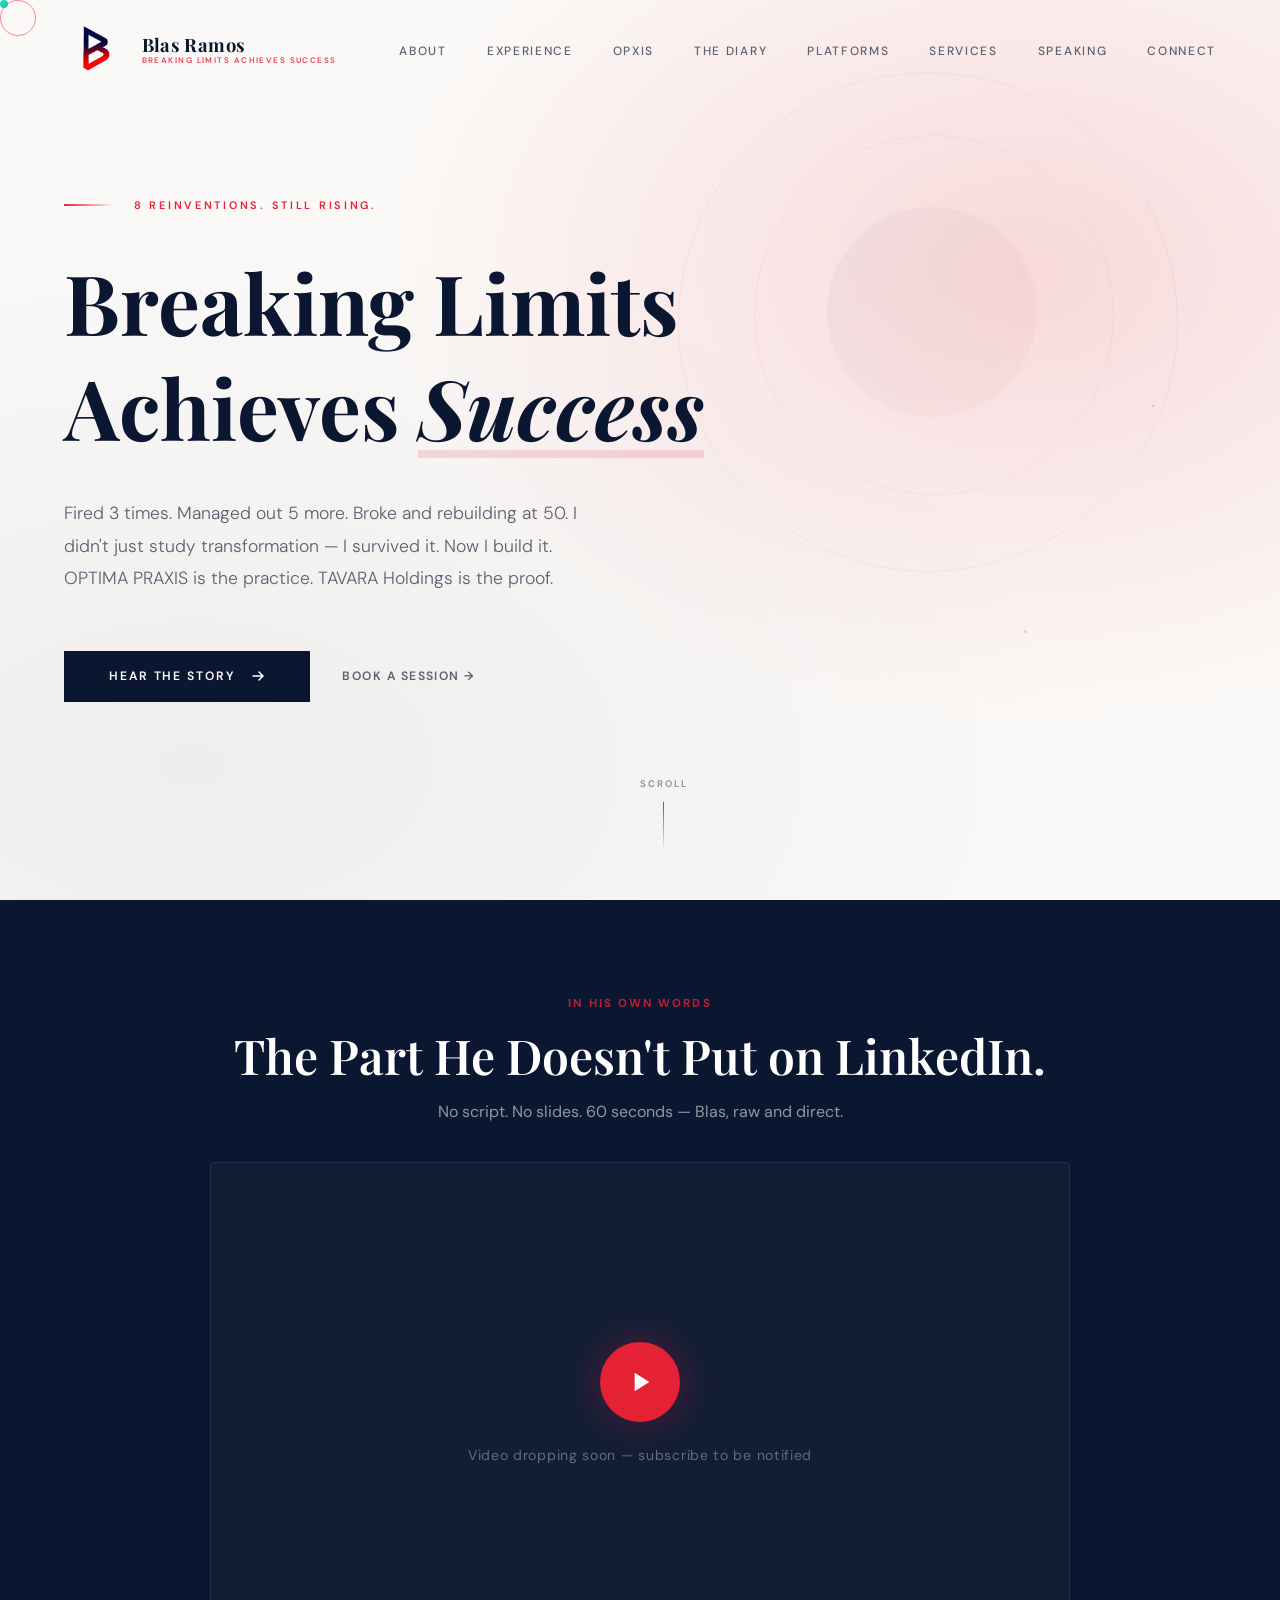
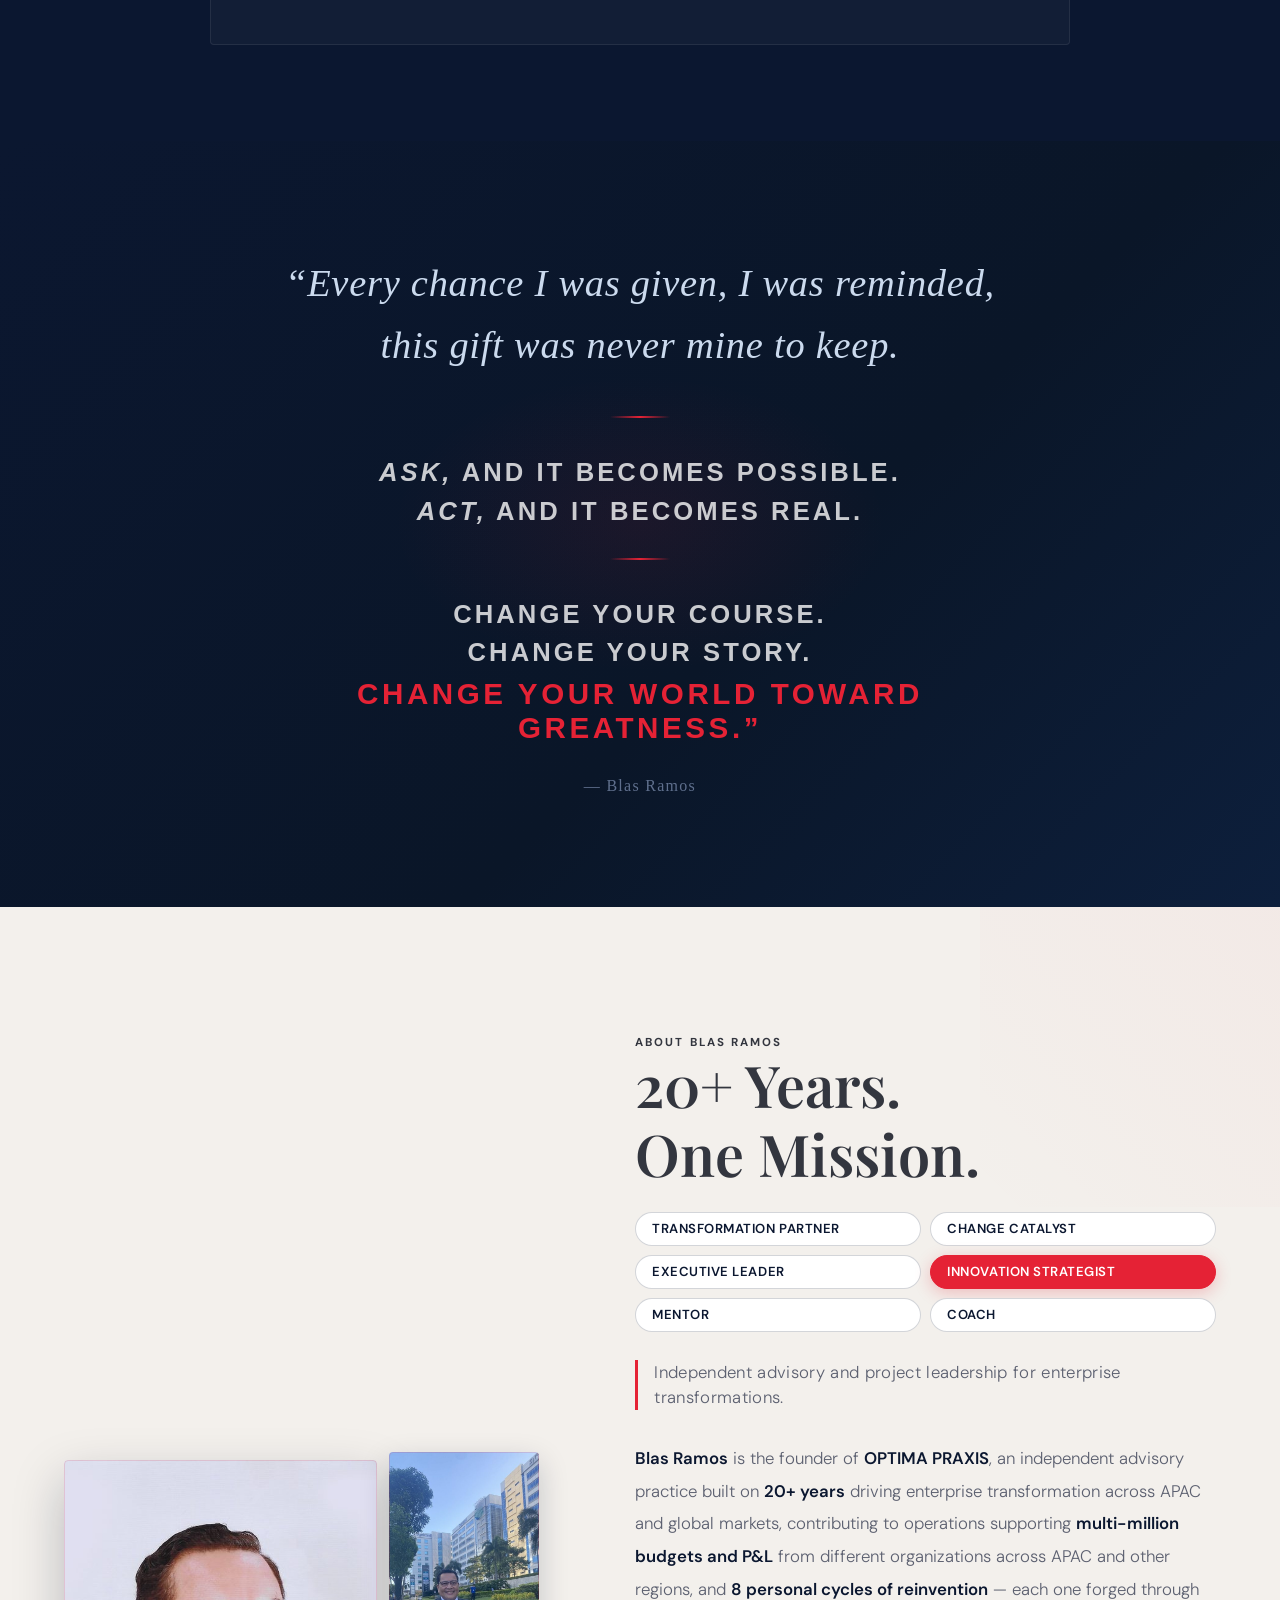
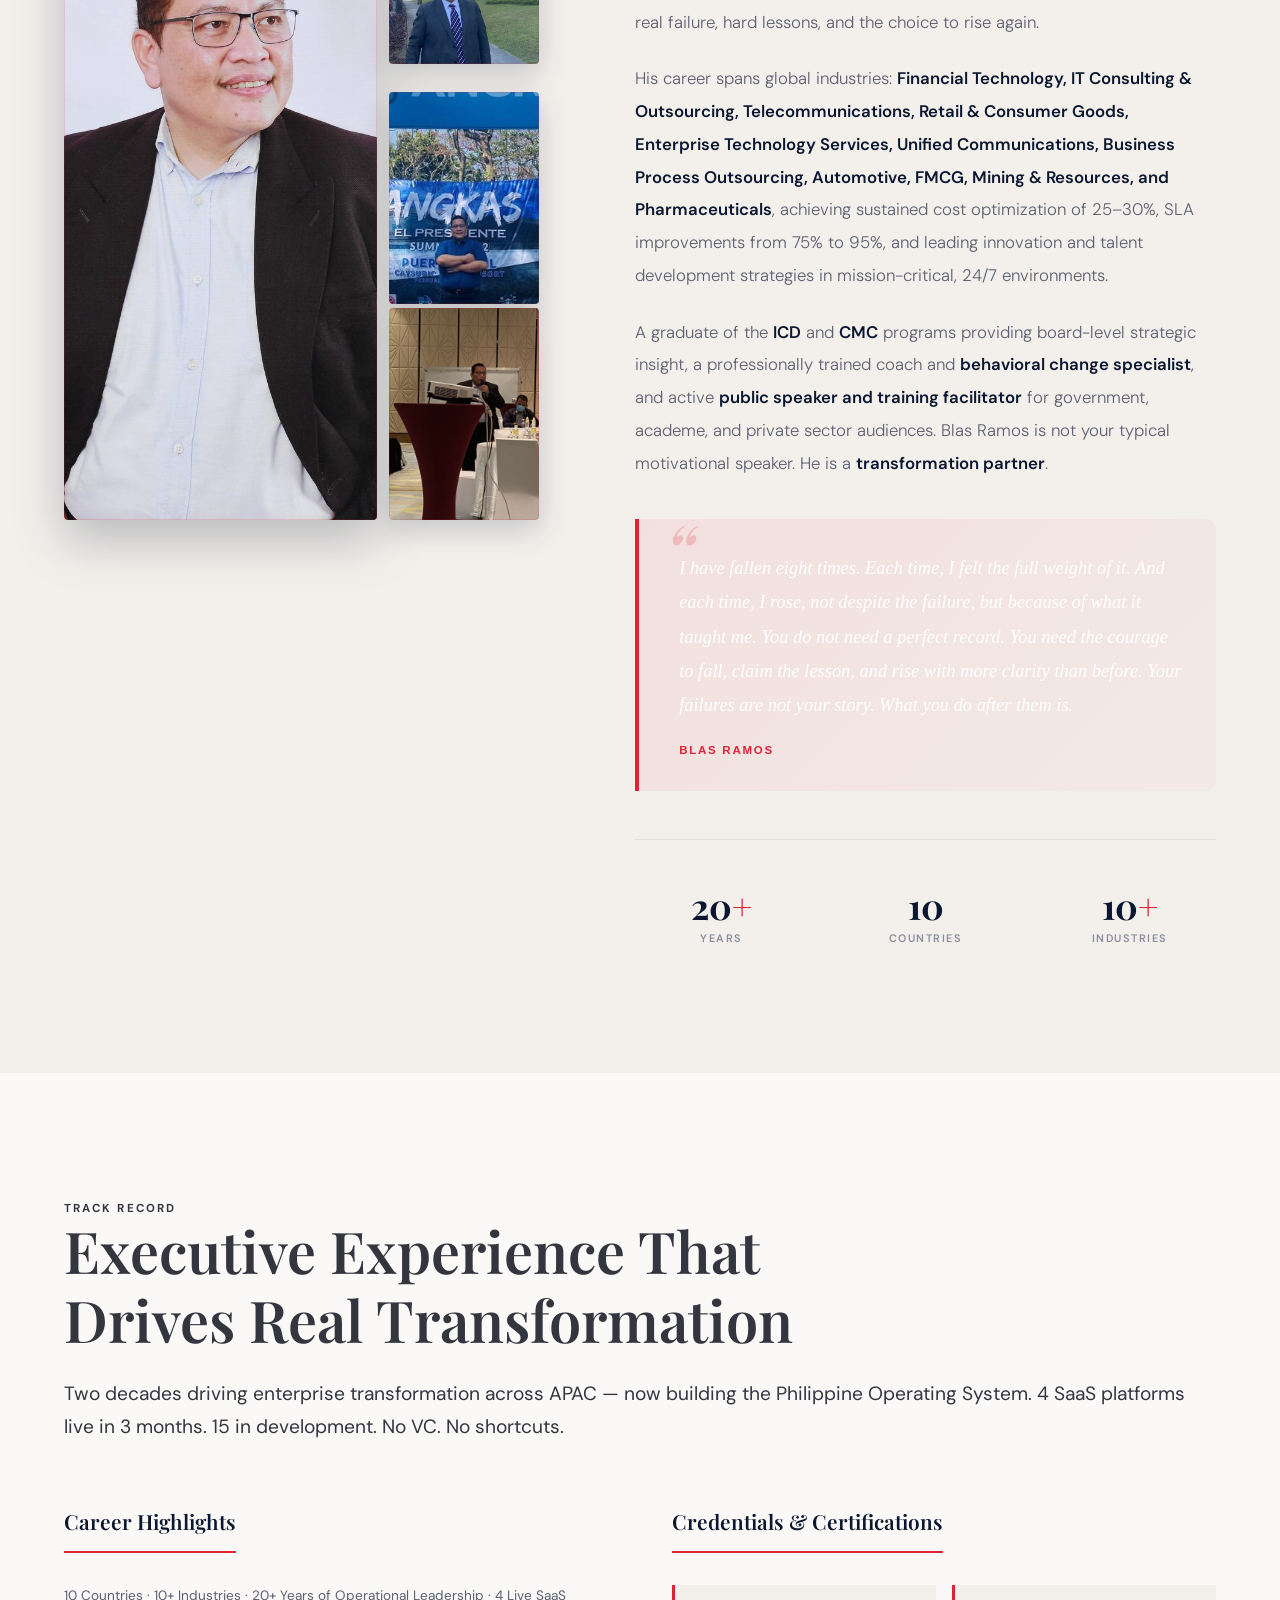
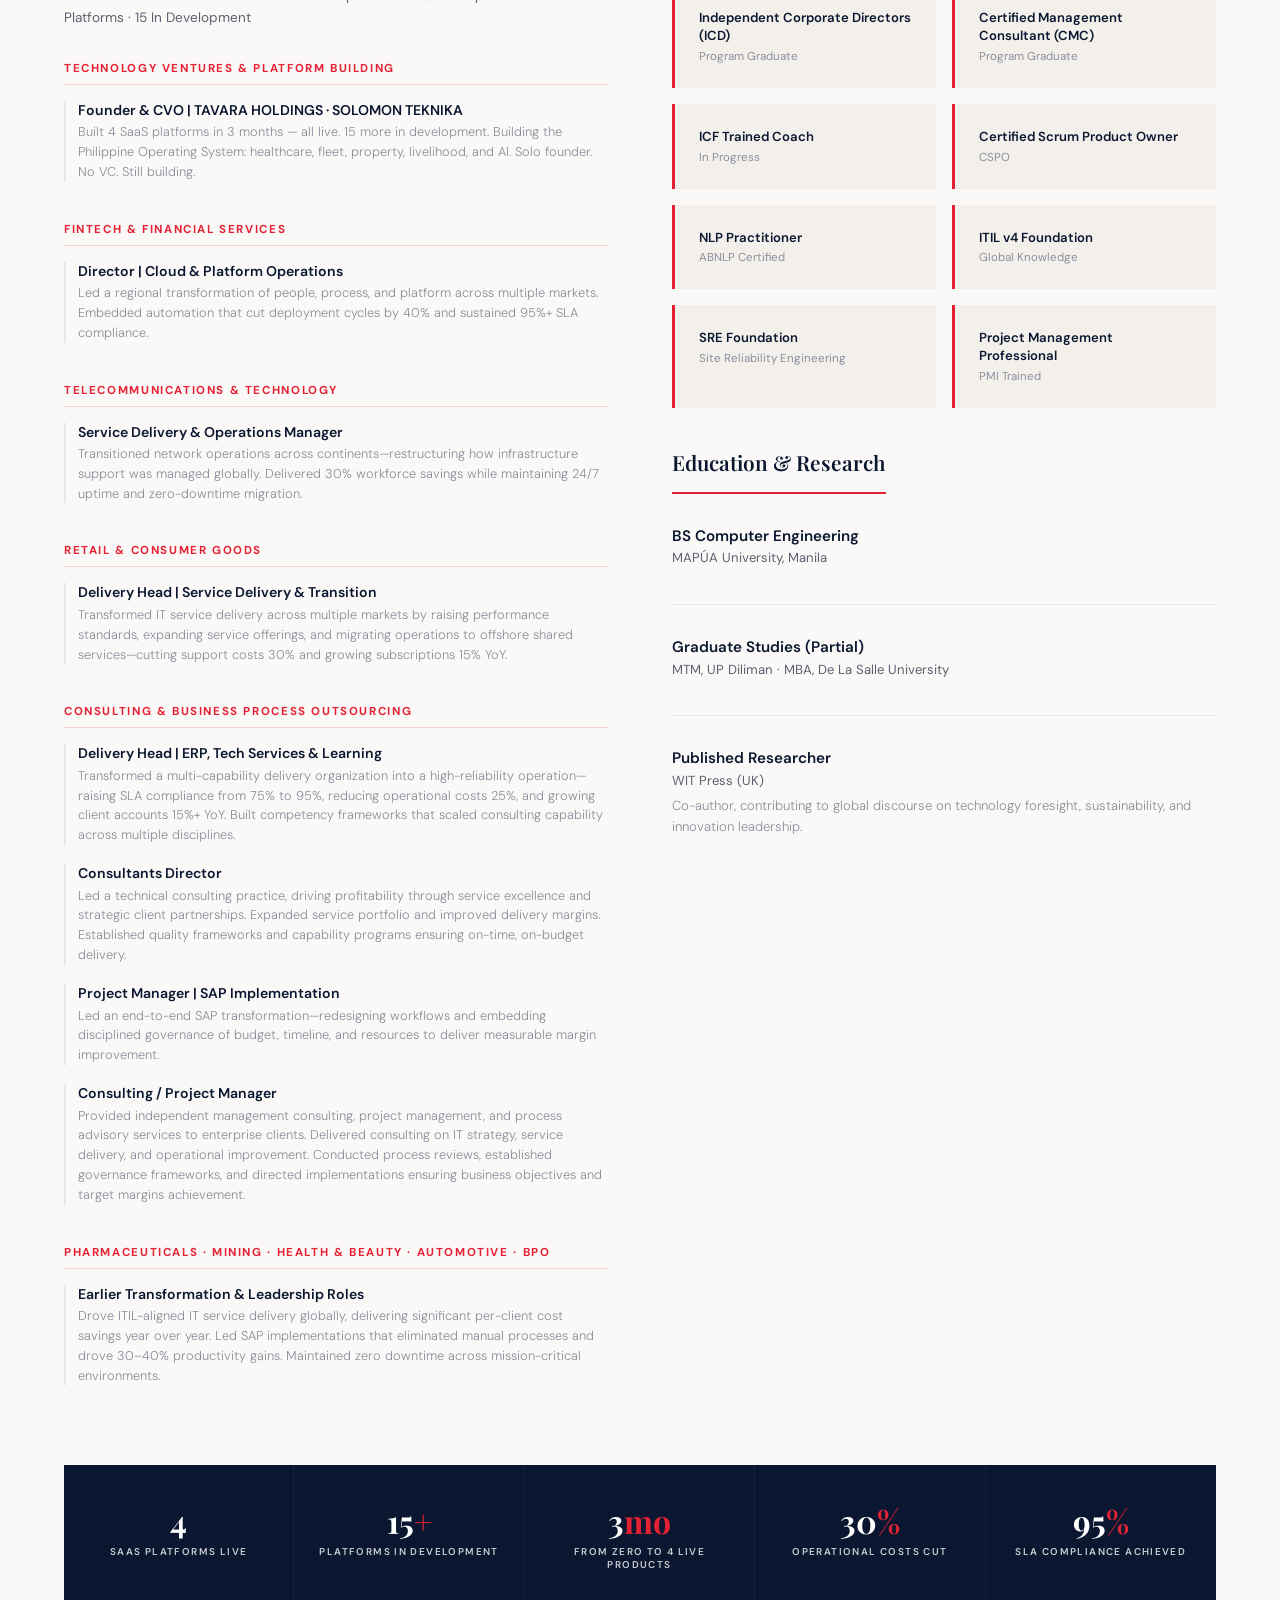
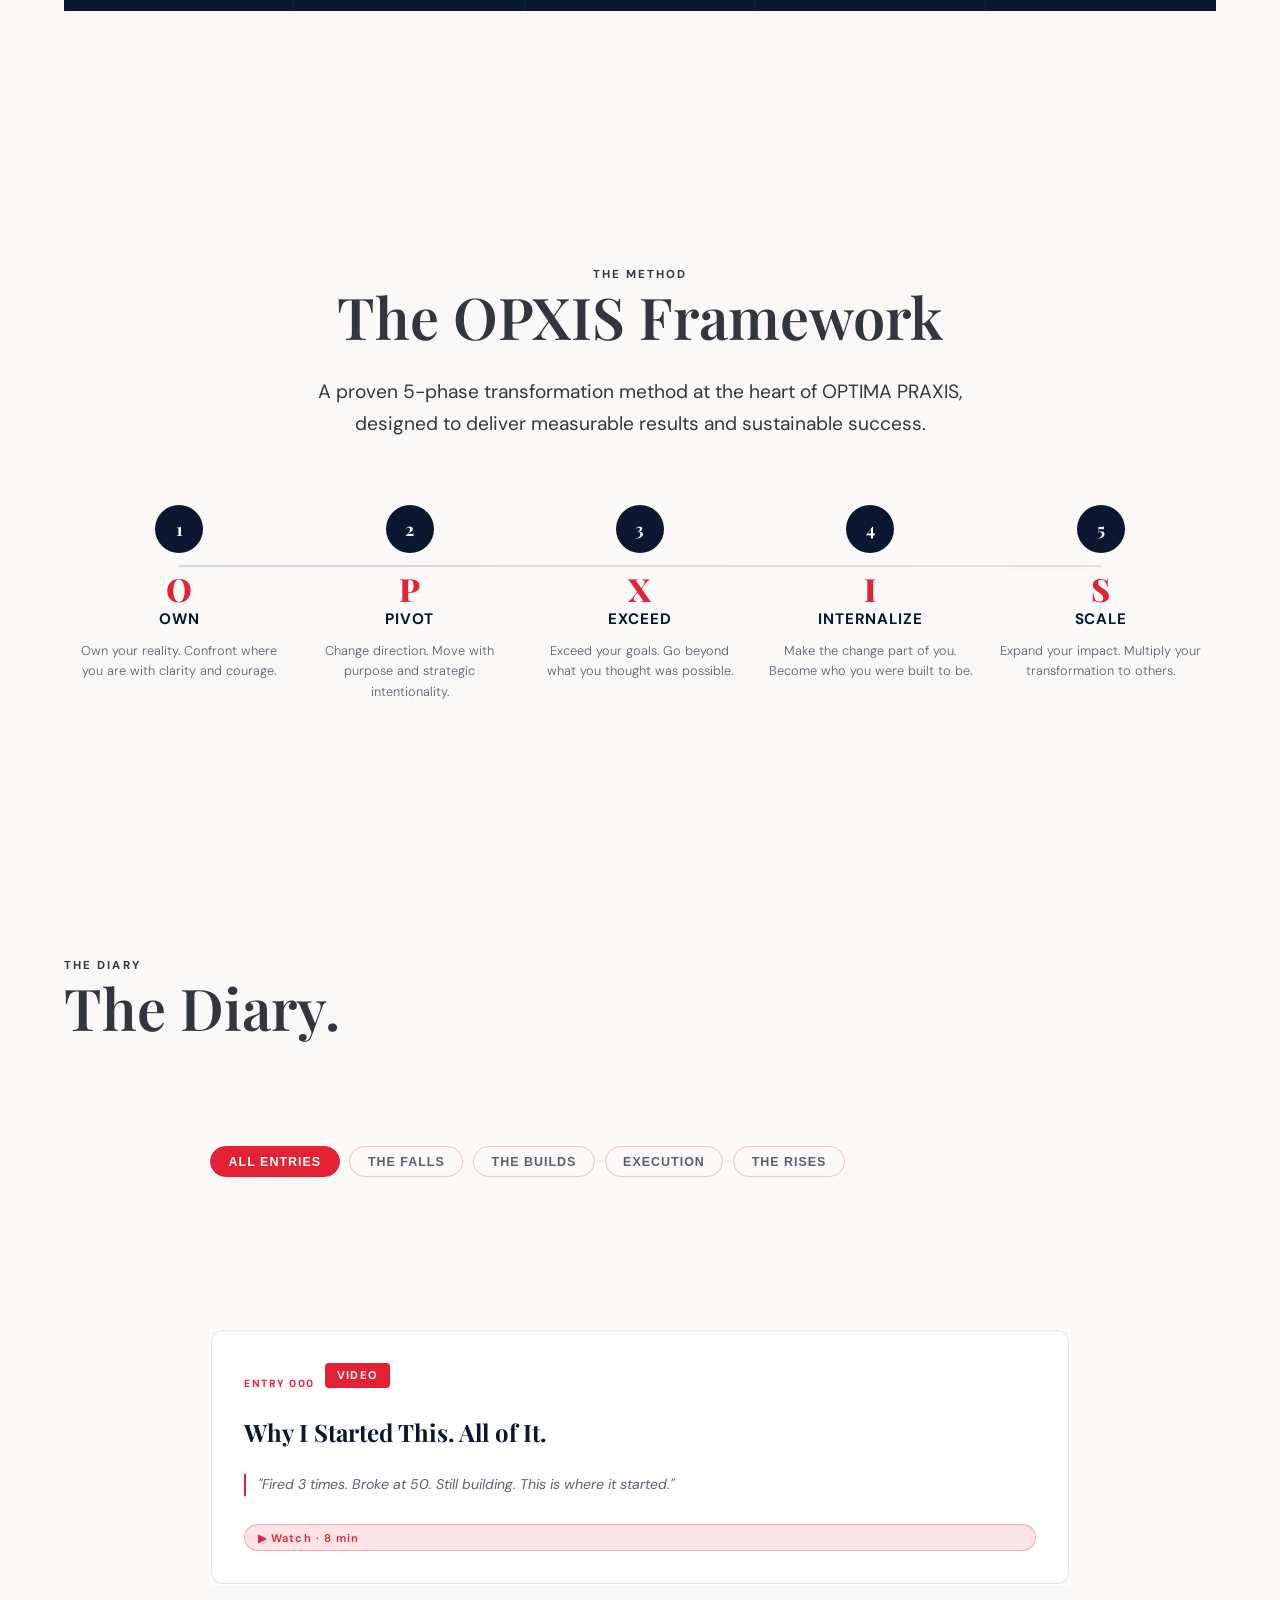
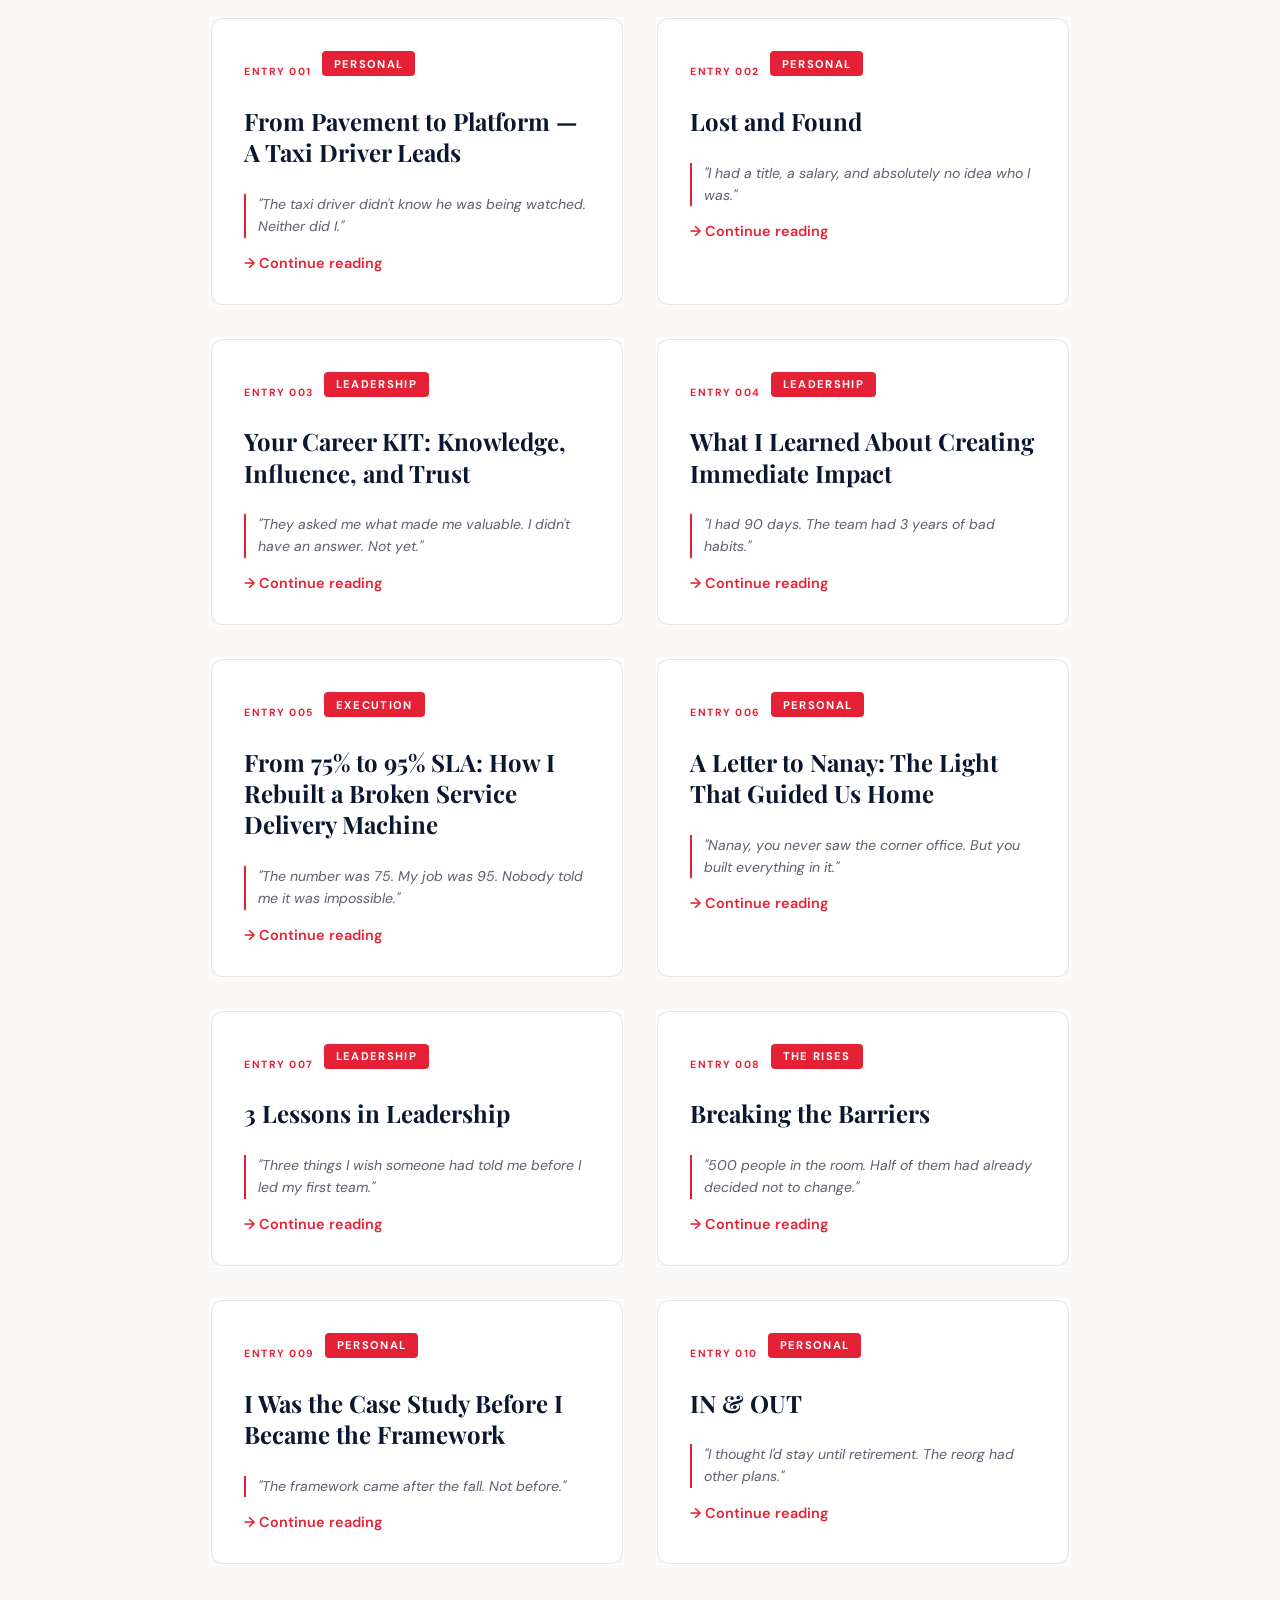
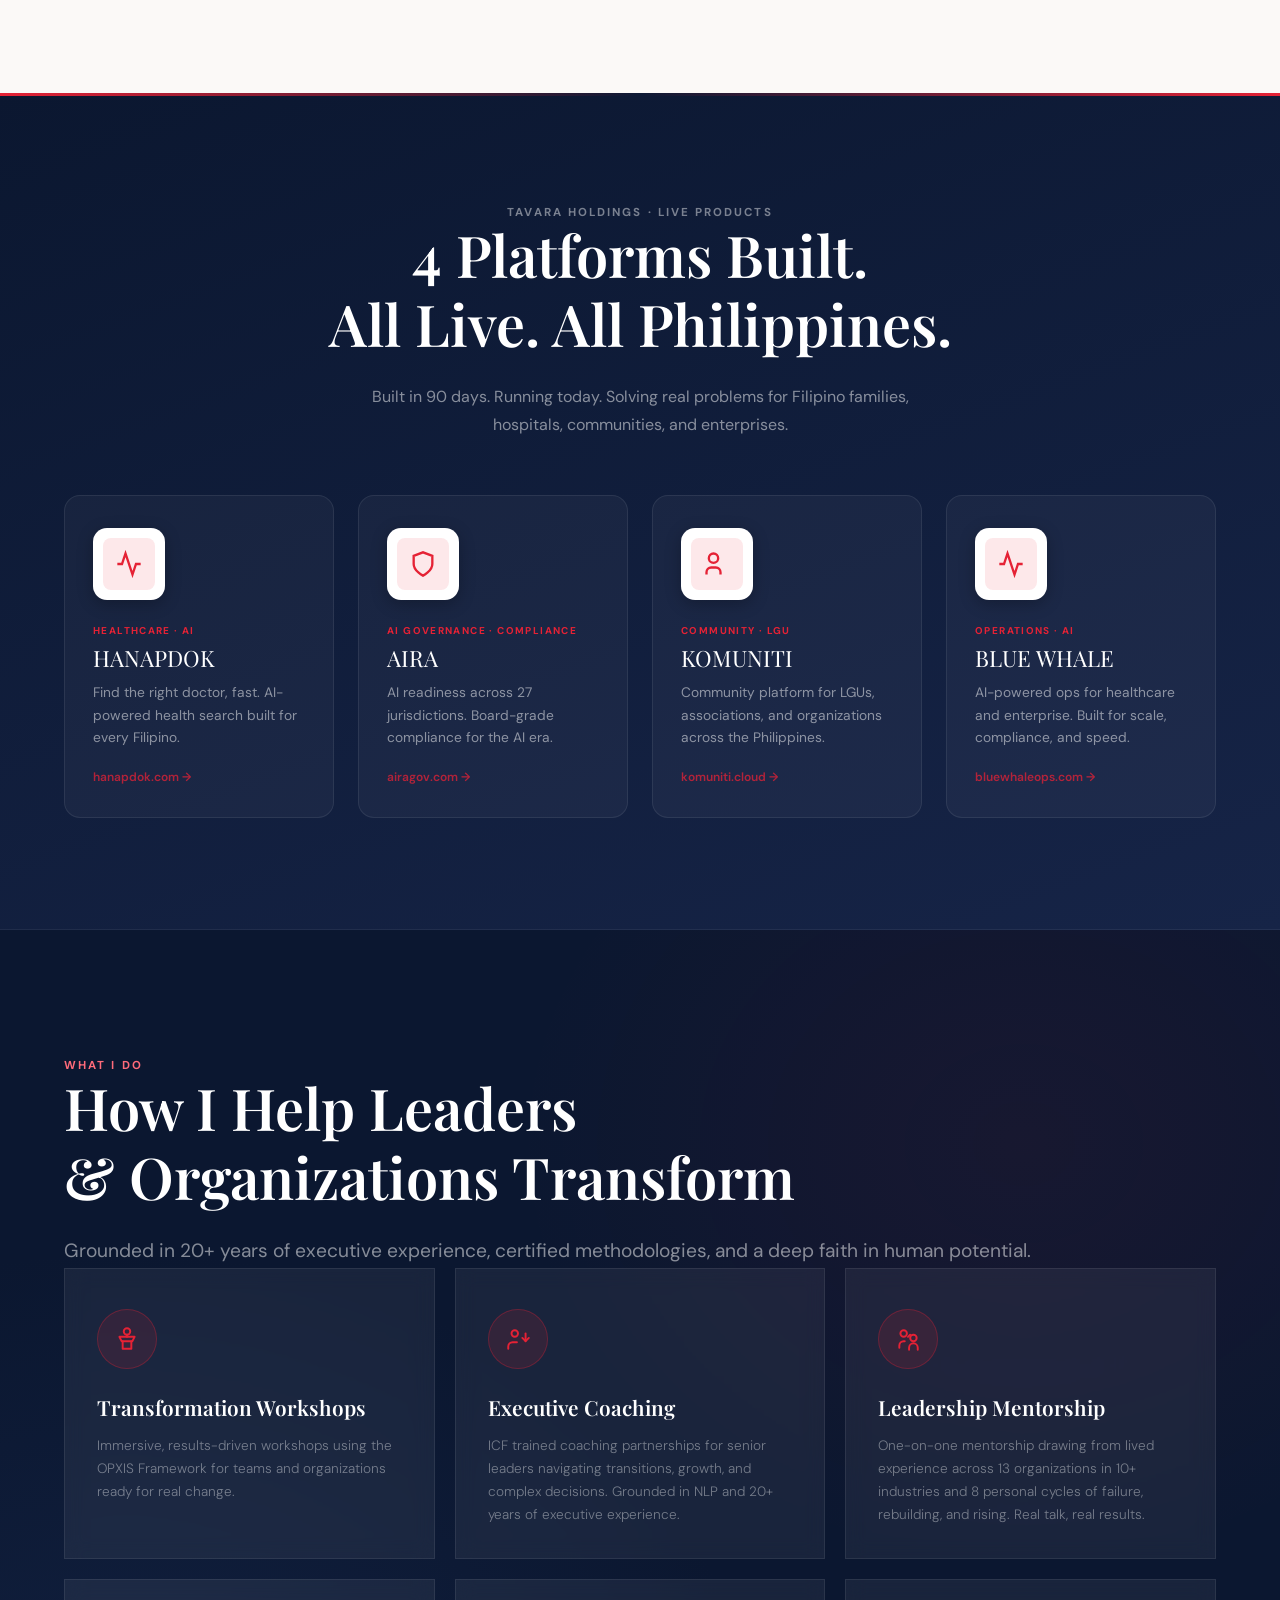
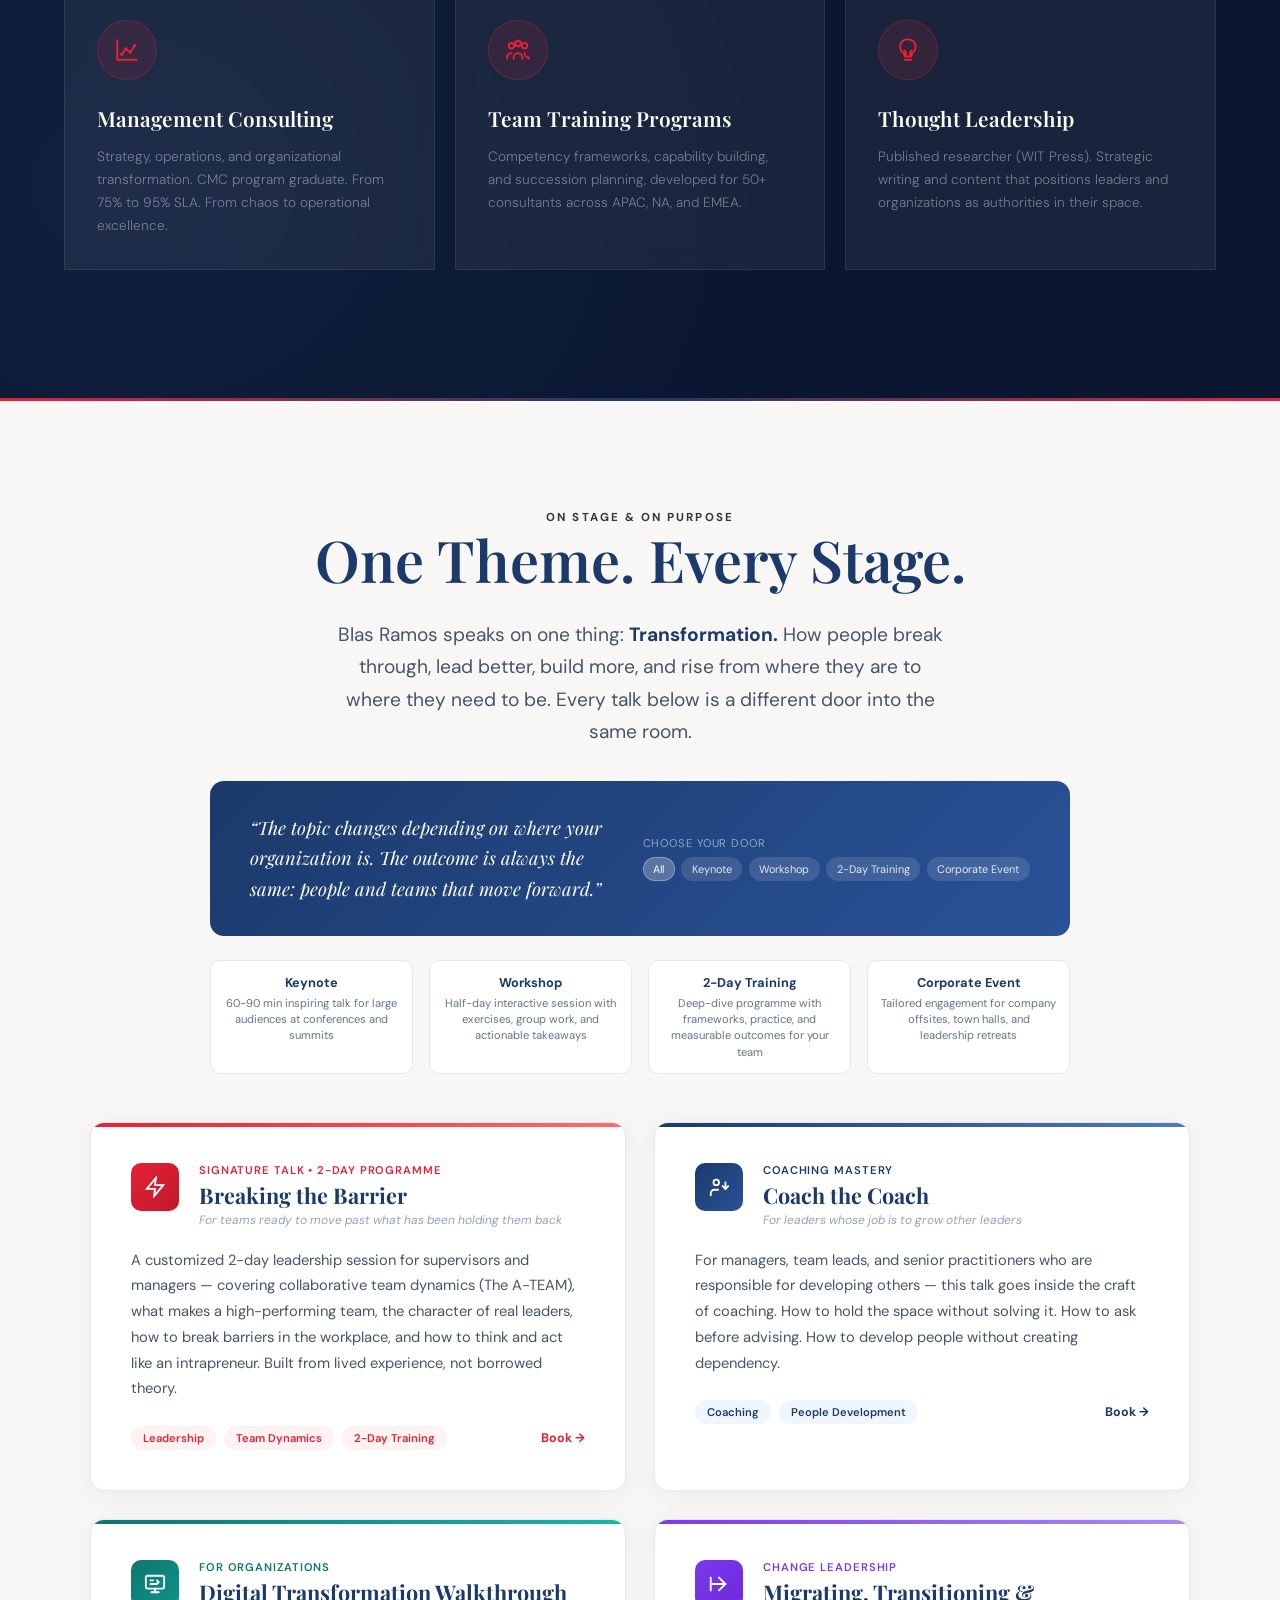
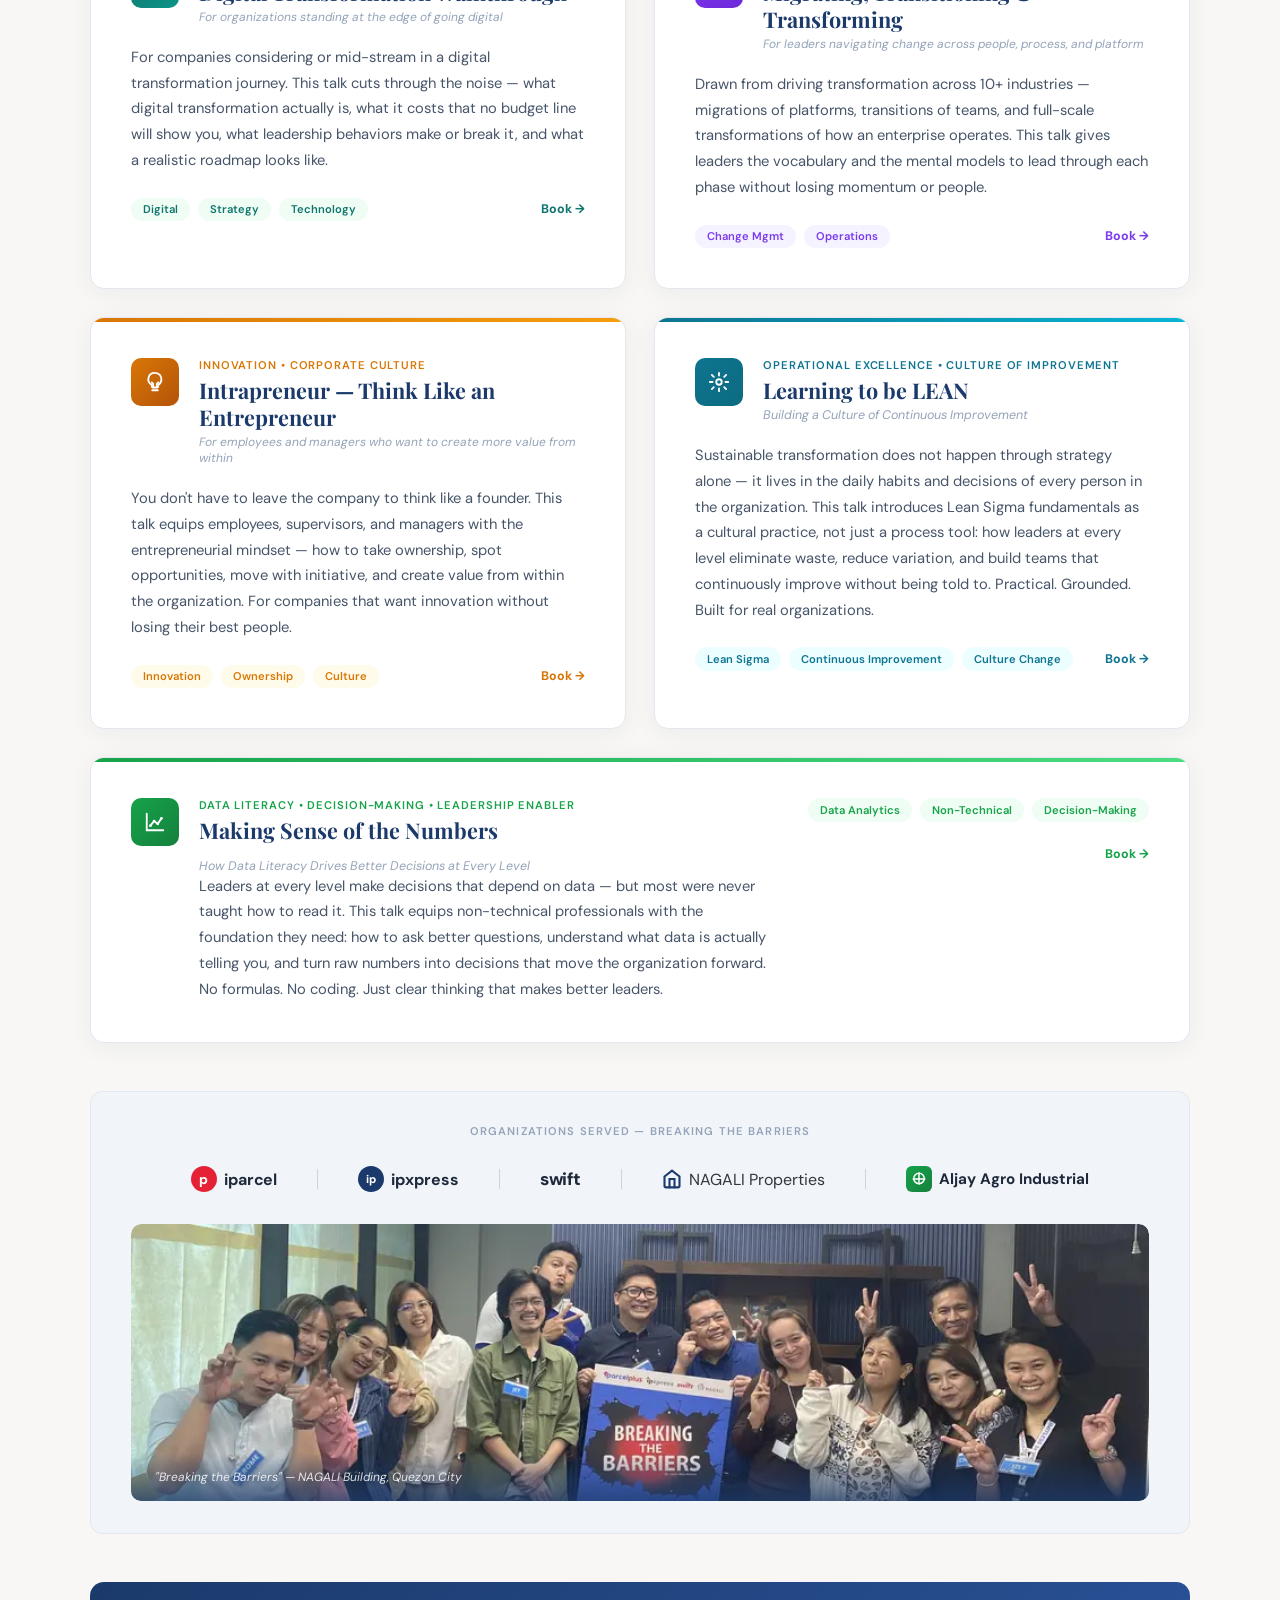
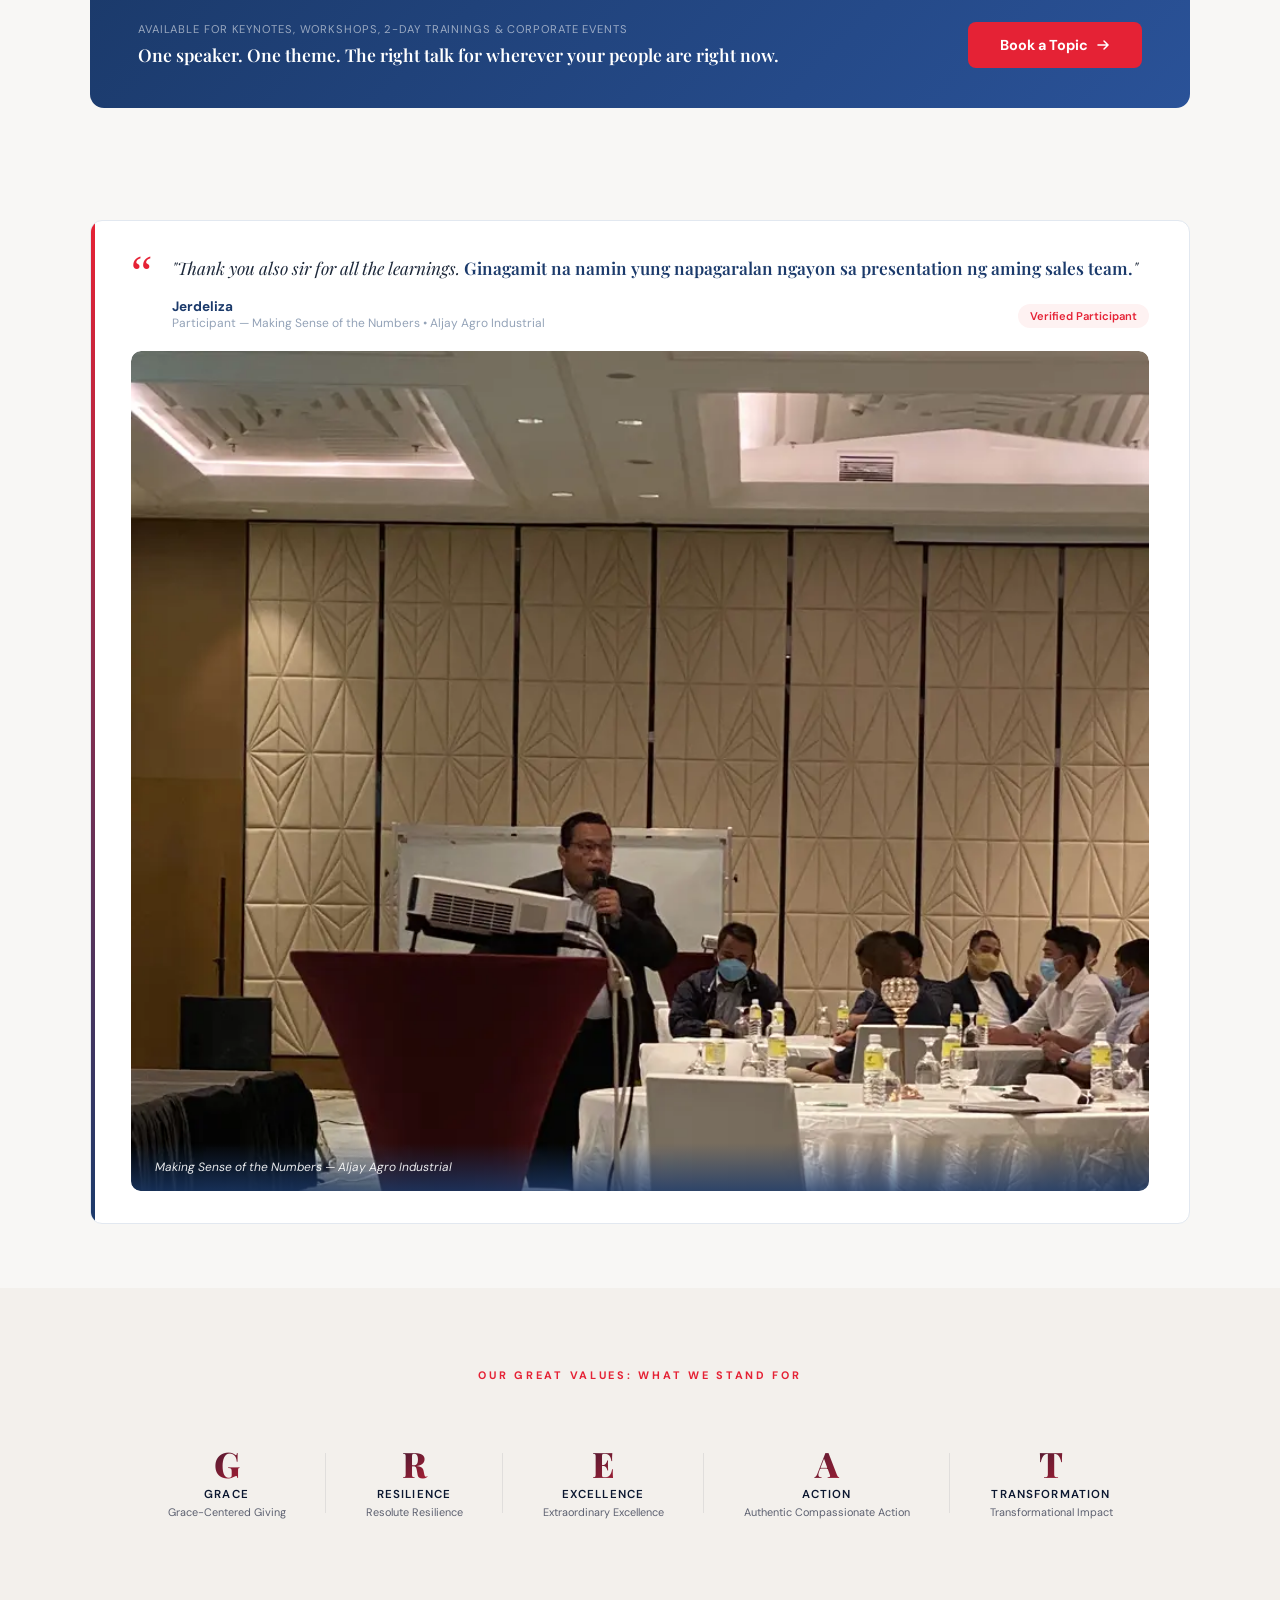
==== index.html @ 46cbb30c "Platforms: logos via Clearbit, fix 'All Philippines', SVG fallback" ====
<!DOCTYPE html>
<html lang="en">
<head>
  <meta charset="UTF-8">
  <title>Blas Ramos — Founder, TAVARA Holdings · OPTIMA PRAXIS · Speaker · Transformation Partner</title>
  <link rel="preconnect" href="https://fonts.googleapis.com">
  <link rel="preconnect" href="https://fonts.gstatic.com" crossorigin>
  <link rel="stylesheet" href="https://fonts.googleapis.com/css2?family=Playfair+Display:ital,wght@0,400;0,500;0,600;0,700;0,800;1,400;1,500;1,600&family=DM+Sans:ital,wght@0,300;0,400;0,500;0,600;0,700;1,300;1,400&display=swap">
  <meta name="viewport" content="width=device-width, initial-scale=1.0">
  <meta name="description" content="Fired 3 times. Managed out 5 more. 8 reinventions. Now building the Philippine Operating System. Blas Ramos — Founder TAVARA Holdings and OPTIMA PRAXIS. Speaker. Transformation partner.">
  <meta name="theme-color" content="#0B1730">

<style>
  :root {
    --navy: #0B1730;
    --navy-mid: #162447;
    --navy-light: #1F3461;
    --red: #E52235;
    --red-glow: rgba(229, 34, 53, 0.15);
    --red-soft: #FF6B7A;
    --cream: #FBF9F7;
    --pearl: #F3F0EC;
    --smoke: #E8E4DF;
    --charcoal: #2A2D35;
    --text: #33363F;
    --text-mid: #5C6070;
    --text-light: #8A8E9C;
    --white: #FFFFFF;
    --glass: rgba(255,255,255,0.06);
    --glass-border: rgba(255,255,255,0.08);
  }

  * { margin: 0; padding: 0; box-sizing: border-box; }
  html { scroll-behavior: smooth; font-size: 16px; }

  body {
    font-family: 'DM Sans', sans-serif;
    background: var(--cream);
    color: var(--text);
    overflow-x: hidden;
    cursor: default;
  }

  /* ===== HEADINGS ===== */
  h1, h2, h3, h4, h5, h6 {
    font-family: 'Playfair Display', serif;
    line-height: 1.2;
    margin-bottom: 1rem;
  }

  h2 {
    font-size: clamp(2.4rem, 4.5vw, 3.6rem);
    font-weight: 600;
  }

  h3 {
    font-size: clamp(1.6rem, 3vw, 2.2rem);
    font-weight: 600;
  }

  .section-title {
    font-family: 'Playfair Display', serif;
    font-size: clamp(2.4rem, 4.5vw, 3.6rem) !important;
    font-weight: 600;
    line-height: 1.2;
    margin-bottom: 1.5rem;
  }

  .section-subtitle {
    font-size: clamp(1rem, 1.8vw, 1.2rem);
    line-height: 1.7;
  }

  .section-tag {
    font-size: 0.72rem;
    font-weight: 700;
    letter-spacing: 0.18em;
    text-transform: uppercase;
  }

  ::selection {
    background: var(--red);
    color: #fff;
  }

  /* ===== CUSTOM CURSOR ===== */
  .cursor-dot {
    width: 8px; height: 8px;
    background: var(--red);
    border-radius: 50%;
    position: fixed;
    pointer-events: none;
    z-index: 10000;
    transition: transform 0.1s;
    mix-blend-mode: difference;
    display: none;
  }

  .cursor-ring {
    width: 36px; height: 36px;
    border: 1.5px solid var(--red);
    border-radius: 50%;
    position: fixed;
    pointer-events: none;
    z-index: 10000;
    transition: all 0.15s ease-out;
    opacity: 0.5;
    display: none;
  }

  @media (hover: hover) and (pointer: fine) {
    .cursor-dot, .cursor-ring { display: block; }
    body { cursor: auto; }
    a, button, .story-card, .topic-card, .nav-links a { cursor: auto; }
  }

  /* ===== LOADING SCREEN ===== */
  /* ── LOADER ── */
  .loader {
    position: fixed;
    inset: 0;
    background: #0B1730;
    z-index: 9999;
    display: flex;
    align-items: center;
    justify-content: center;
    transition: opacity 0.8s ease, visibility 0.8s ease;
  }
  .loader.done {
    opacity: 0;
    visibility: hidden;
    pointer-events: none;
  }

  /* CSS failsafe — hides loader after 3s even if JS fails */
  @keyframes forceHide {
    0%,80% { opacity:1; visibility:visible; }
    100%   { opacity:0; visibility:hidden; pointer-events:none; }
  }
  .loader { animation: forceHide 3s ease forwards; }
  .loader.done { animation: none; opacity:0; visibility:hidden; pointer-events:none; }
  /* Container — explicit 220×220 so % heights resolve correctly in all browsers */
  .loader-hg {
    position: relative;
    width: 220px;
    height: 220px;
  }
  /* Ghost — faint outline of the full logo always showing */
  .loader-ghost {
    position: absolute;
    inset: 0;
    width: 220px;
    height: 220px;
    background-size: contain;
    background-position: center;
    background-repeat: no-repeat;
    opacity: 0.08;
  }
  /* TOP half wrapper — shrinks from 50% → 0 (draining) */
  .loader-top-wrap {
    position: absolute;
    top: 0; left: 0;
    width: 220px;
    height: 110px;        /* 50% of 220 */
    overflow: hidden;
    animation: lgTopDrain 2.8s ease-in-out infinite;
    -webkit-animation: lgTopDrain 2.8s ease-in-out infinite;
  }
  /* TOP logo tile — full 220×220, anchored to top */
  .loader-top-img {
    width: 220px;
    height: 220px;
    background-size: contain;
    background-position: center top;
    background-repeat: no-repeat;
  }
  /* BOTTOM half wrapper — grows from 0 → 50% (filling) */
  .loader-bot-wrap {
    position: absolute;
    bottom: 0; left: 0;
    width: 220px;
    height: 0;
    overflow: hidden;
    animation: lgBotFill 2.8s ease-in-out infinite;
    -webkit-animation: lgBotFill 2.8s ease-in-out infinite;
  }
  /* BOTTOM logo tile — full 220×220, anchored to bottom */
  .loader-bot-img {
    position: absolute;
    bottom: 0; left: 0;
    width: 220px;
    height: 220px;
    background-size: contain;
    background-position: center bottom;
    background-repeat: no-repeat;
  }
  /* ── TOP HALF DRAINS 50% → 0 ── */
  @-webkit-keyframes lgTopDrain {
    0%,  5%  { height: 110px; opacity: 1; }
    48%      { height: 0px;   opacity: 1; }
    88%, 92% { height: 0px;   opacity: 1; }
    95%      { height: 0px;   opacity: 0; }
    97%      { height: 110px; opacity: 0; }
    100%     { height: 110px; opacity: 1; }
  }
  @keyframes lgTopDrain {
    0%,  5%  { height: 110px; opacity: 1; }
    48%      { height: 0px;   opacity: 1; }
    88%, 92% { height: 0px;   opacity: 1; }
    95%      { height: 0px;   opacity: 0; }
    97%      { height: 110px; opacity: 0; }
    100%     { height: 110px; opacity: 1; }
  }
  /* ── BOTTOM HALF FILLS 0 → 50% ── */
  @-webkit-keyframes lgBotFill {
    0%,  32% { height: 0px;   opacity: 1; }
    82%      { height: 110px; opacity: 1; }
    88%, 92% { height: 110px; opacity: 1; }
    95%      { height: 110px; opacity: 0; }
    97%      { height: 0px;   opacity: 0; }
    100%     { height: 0px;   opacity: 1; }
  }
  @keyframes lgBotFill {
    0%,  32% { height: 0px;   opacity: 1; }
    82%      { height: 110px; opacity: 1; }
    88%, 92% { height: 110px; opacity: 1; }
    95%      { height: 110px; opacity: 0; }
    97%      { height: 0px;   opacity: 0; }
    100%     { height: 0px;   opacity: 1; }
  }



  /* Global scroll offset for fixed nav */
  html { scroll-padding-top: 80px; }

  /* ===== NAVIGATION ===== */
  nav {
    position: fixed;
    top: 0; left: 0; right: 0;
    z-index: 1000;
    padding: 1.1rem 4rem;
    display: flex;
    align-items: center;
    justify-content: space-between;
    transition: all 0.5s cubic-bezier(0.22, 1, 0.36, 1);
  }

  nav.scrolled {
    background: rgba(255,255,255,0.95);
    backdrop-filter: blur(24px);
    padding: 0.7rem 4rem;
    box-shadow: 0 1px 30px rgba(11, 23, 48, 0.06);
  }

  .nav-logo {
    display: flex;
    align-items: center;
    gap: 0.85rem;
    text-decoration: none;
    position: relative;
    z-index: 1001;
  }

  .nav-logo img { height: 46px; width: auto; transition: height 0.4s; }
  nav.scrolled .nav-logo img { height: 38px; }

  .nav-logo-text { display: flex; flex-direction: column; line-height: 1.15; }

  .nav-logo-name {
    font-family: 'Playfair Display', serif;
    font-size: 1.15rem;
    font-weight: 700;
    color: var(--navy);
    letter-spacing: 0.02em;
  }

  .nav-logo-tagline {
    font-size: 0.5rem;
    font-weight: 600;
    letter-spacing: 0.18em;
    text-transform: uppercase;
    color: #E52235;
    opacity: 0.85;
  }

  .nav-links { display: flex; gap: 2.5rem; list-style: none; }

  .nav-links a {
    font-size: 0.75rem;
    font-weight: 500;
    letter-spacing: 0.14em;
    text-transform: uppercase;
    color: var(--text-mid);
    text-decoration: none;
    position: relative;
    padding: 0.25rem 0;
    transition: color 0.3s;
  }

  .nav-links a::after {
    content: '';
    position: absolute;
    bottom: 0; left: 0; right: 0;
    height: 2px;
    background: linear-gradient(90deg, var(--navy), var(--red));
    transform: scaleX(0);
    transform-origin: right;
    transition: transform 0.4s cubic-bezier(0.22, 1, 0.36, 1);
  }

  .nav-links a:hover { color: var(--navy); }
  .nav-links a:hover::after { transform: scaleX(1); transform-origin: left; }

  /* Hamburger */
  .hamburger {
    display: none;
    flex-direction: column;
    gap: 5px;
    background: none;
    border: none;
    padding: 8px;
    cursor: pointer;
    z-index: 1001;
  }

  .hamburger span {
    width: 24px; height: 2px;
    background: var(--navy);
    transition: all 0.3s;
    display: block;
  }

  .hamburger.active span:nth-child(1) { transform: rotate(45deg) translate(5px, 5px); }
  .hamburger.active span:nth-child(2) { opacity: 0; }
  .hamburger.active span:nth-child(3) { transform: rotate(-45deg) translate(5px, -5px); }

  .mobile-menu {
    display: none;
    position: fixed;
    inset: 0;
    background: rgba(255,255,255,0.98);
    backdrop-filter: blur(30px);
    z-index: 999;
    flex-direction: column;
    align-items: center;
    justify-content: center;
    gap: 2.5rem;
    opacity: 0;
    visibility: hidden;
    transition: all 0.5s;
  }

  .mobile-menu.open { opacity: 1; visibility: visible; }

  .mobile-menu a {
    font-family: 'Playfair Display', serif;
    font-size: 2rem;
    font-weight: 500;
    color: var(--navy);
    text-decoration: none;
    transition: color 0.3s;
  }

  .mobile-menu a:hover { color: #E52235; }

  /* ===== HERO ===== */
  .hero {
    min-height: 100vh;
    display: flex;
    align-items: center;
    position: relative;
    overflow: hidden;
    padding: 0 4rem;
  }

  .hero-bg {
    position: absolute;
    inset: 0;
    background:
      radial-gradient(ellipse 50% 50% at 80% 30%, var(--red-glow), transparent),
      radial-gradient(ellipse 70% 60% at 15% 85%, rgba(11, 23, 48, 0.05), transparent),
      var(--cream);
  }

  /* Animated geometric shapes */
  .hero-shape {
    position: absolute;
    border-radius: 50%;
    opacity: 0;
    animation: shapeIn 1.5s ease forwards;
  }

  .hero-shape-1 {
    top: 8%; right: 8%;
    width: 500px; height: 500px;
    border: 1px solid rgba(11, 23, 48, 0.04);
    animation-delay: 0.5s;
  }

  .hero-shape-2 {
    top: 15%; right: 13%;
    width: 360px; height: 360px;
    border: 1px solid rgba(229, 34, 53, 0.05);
    animation-delay: 0.7s;
  }

  .hero-shape-3 {
    top: 23%; right: 19%;
    width: 210px; height: 210px;
    background: linear-gradient(135deg, rgba(11, 23, 48, 0.03), rgba(229, 34, 53, 0.03));
    animation-delay: 0.9s;
    animation: shapeIn 1.5s ease forwards, shapeFloat 10s 2.5s ease-in-out infinite;
  }

  @keyframes shapeIn {
    from { opacity: 0; transform: scale(0.8); }
    to { opacity: 1; transform: scale(1); }
  }

  @keyframes shapeFloat {
    0%, 100% { transform: translate(0, 0) rotate(0deg); }
    33% { transform: translate(-10px, -15px) rotate(1deg); }
    66% { transform: translate(8px, -8px) rotate(-1deg); }
  }

  /* Floating dots */
  .hero-dots {
    position: absolute;
    inset: 0;
    overflow: hidden;
    pointer-events: none;
  }

  .hero-dot {
    position: absolute;
    width: 3px; height: 3px;
    border-radius: 50%;
    background: var(--red);
    opacity: 0;
    animation: dotFloat 6s ease-in-out infinite;
  }

  .hero-dot:nth-child(1) { top: 20%; left: 75%; animation-delay: 0s; }
  .hero-dot:nth-child(2) { top: 35%; left: 85%; animation-delay: 1.5s; }
  .hero-dot:nth-child(3) { top: 60%; left: 70%; animation-delay: 3s; }
  .hero-dot:nth-child(4) { top: 45%; left: 90%; animation-delay: 4.5s; opacity: 0.3; width: 2px; height: 2px; }
  .hero-dot:nth-child(5) { top: 70%; left: 80%; animation-delay: 2s; opacity: 0.2; }

  @keyframes dotFloat {
    0%, 100% { opacity: 0; transform: translateY(0); }
    20% { opacity: 0.4; }
    80% { opacity: 0.4; }
    50% { transform: translateY(-30px); }
  }

  .hero-content {
    position: relative;
    max-width: 700px;
    z-index: 2;
    padding: 8rem 0;
  }

  .hero-tag {
    font-size: 0.68rem;
    font-weight: 600;
    letter-spacing: 0.25em;
    text-transform: uppercase;
    color: #E52235;
    margin-bottom: 2.5rem;
    display: flex;
    align-items: center;
    gap: 1.25rem;
    opacity: 0;
    animation: heroFade 1s 0.8s forwards;
  }

  .hero-tag::before {
    content: '';
    width: 50px; height: 2px;
    background: linear-gradient(90deg, var(--red), transparent);
  }

  .hero-title {
    font-family: 'Playfair Display', serif;
    font-size: clamp(3.2rem, 6.5vw, 5.8rem);
    font-weight: 700;
    line-height: 1.2;
    color: var(--navy);
    margin-bottom: 2.2rem;
    opacity: 0;
    animation: heroFade 1s 1s forwards;
  }

  .hero-title .line {
    display: block;
    overflow: visible;
    padding-bottom: 0.06em;
  }

  .hero-title .line-inner {
    display: block;
    transform: translateY(100%);
    animation: lineReveal 0.9s cubic-bezier(0.22, 1, 0.36, 1) forwards;
  }

  .hero-title .line:nth-child(1) .line-inner { animation-delay: 1s; }
  .hero-title .line:nth-child(2) .line-inner { animation-delay: 1.15s; }

  @keyframes lineReveal {
    to { transform: translateY(0); }
  }

  .hero-title em {
    font-style: italic;
    position: relative;
  }

  .hero-title em::after {
    content: '';
    position: absolute;
    bottom: 4px; left: 0; right: 0;
    height: 8px;
    background: var(--red-glow);
    z-index: -1;
    transform: scaleX(0);
    transform-origin: left;
    animation: underlineReveal 0.6s 1.8s ease forwards;
  }

  @keyframes underlineReveal {
    to { transform: scaleX(1); }
  }

  .hero-subtitle {
    font-size: 1.1rem;
    font-weight: 300;
    line-height: 1.85;
    color: var(--text-mid);
    max-width: 520px;
    margin-bottom: 3.5rem;
    opacity: 0;
    animation: heroFade 1s 1.3s forwards;
  }

  .hero-actions {
    display: flex;
    align-items: center;
    gap: 2rem;
    opacity: 0;
    animation: heroFade 1s 1.5s forwards;
  }

  .btn-primary {
    display: inline-flex;
    align-items: center;
    gap: 0.85rem;
    padding: 1.1rem 2.8rem;
    background: var(--navy);
    color: #fff;
    font-family: 'DM Sans', sans-serif;
    font-size: 0.76rem;
    font-weight: 600;
    letter-spacing: 0.16em;
    text-transform: uppercase;
    text-decoration: none;
    border: none;
    position: relative;
    overflow: hidden;
    transition: all 0.4s ease;
  }

  .btn-primary::before {
    content: '';
    position: absolute;
    inset: 0;
    background: var(--red);
    transform: translateX(-101%);
    transition: transform 0.4s cubic-bezier(0.22, 1, 0.36, 1);
  }

  .btn-primary:hover::before { transform: translateX(0); }
  .btn-primary:hover { box-shadow: 0 12px 35px rgba(229, 34, 53, 0.25); }

  .btn-primary span, .btn-primary svg {
    position: relative;
    z-index: 1;
  }

  .btn-primary svg { transition: transform 0.3s; }
  .btn-primary:hover svg { transform: translateX(5px); }

  .btn-ghost {
    font-size: 0.76rem;
    font-weight: 600;
    letter-spacing: 0.12em;
    text-transform: uppercase;
    color: var(--text-mid);
    text-decoration: none;
    transition: color 0.3s;
  }

  .btn-ghost:hover { color: #E52235; }

  @keyframes heroFade {
    from { opacity: 0; transform: translateY(25px); }
    to { opacity: 1; transform: translateY(0); }
  }

  /* Scroll indicator */
  .scroll-indicator {
    position: absolute;
    bottom: 3rem;
    left: 50%;
    transform: translateX(-50%);
    display: flex;
    flex-direction: column;
    align-items: center;
    gap: 0.75rem;
    opacity: 0;
    animation: heroFade 1s 2s forwards;
  }

  .scroll-indicator span {
    font-size: 0.6rem;
    font-weight: 600;
    letter-spacing: 0.2em;
    text-transform: uppercase;
    color: var(--text-light);
  }

  .scroll-line {
    width: 1px;
    height: 50px;
    background: linear-gradient(to bottom, var(--red), transparent);
    animation: scrollPulse 2s ease-in-out infinite;
  }

  @keyframes scrollPulse {
    0%, 100% { opacity: 1; transform: scaleY(1); }
    50% { opacity: 0.3; transform: scaleY(0.6); }
  }

    
  /* ===== MANTRA SECTION ===== */
  .mantra-section {
    position: relative;
    padding: 7rem 2rem;
    background: linear-gradient(135deg, var(--navy) 0%, #0a1628 60%, #0d1f3c 100%);
    text-align: center;
    overflow: hidden;
  }
  .mantra-glow {
    position: absolute;
    top: 50%; left: 50%;
    transform: translate(-50%, -50%);
    width: 500px; height: 300px;
    background: radial-gradient(ellipse, rgba(229,34,53,0.08) 0%, transparent 70%);
    pointer-events: none;
  }
  .mantra-content {
    position: relative;
    z-index: 1;
    max-width: 780px;
    margin: 0 auto;
  }
  .mantra-belief {
    font-family: 'Cormorant Garamond', Georgia, serif;
    font-size: clamp(1.5rem, 3.5vw, 2.4rem);
    font-style: italic;
    color: rgba(220, 235, 255, 0.92);
    line-height: 1.6;
    margin-bottom: 2.5rem;
    letter-spacing: 0.02em;
  }
  .mantra-divider {
    width: 60px;
    height: 2px;
    background: linear-gradient(90deg, transparent, var(--red), transparent);
    margin: 0 auto 2.5rem;
  }
  .mantra-calls {
    display: flex;
    flex-direction: column;
    gap: 0.6rem;
    margin-bottom: 2rem;
  }
  .mantra-call {
    font-family: 'Montserrat', sans-serif;
    font-size: clamp(1.1rem, 2.5vw, 1.6rem);
    font-weight: 700;
    letter-spacing: 0.12em;
    text-transform: uppercase;
    color: rgba(255,255,255,0.78);
    transition: color 0.3s;
  }
  .mantra-call--last {
    color: #E52235;
    font-size: clamp(1.2rem, 2.8vw, 1.85rem);
  }
  .mantra-attr {
    font-family: 'Cormorant Garamond', Georgia, serif;
    font-size: 1rem;
    color: rgba(180,200,240,0.5);
    letter-spacing: 0.08em;
    margin-top: 1.5rem;
  }

/* ===== ABOUT ===== */
  .about { background: var(--pearl); position: relative; overflow: hidden; padding: 8rem 4rem; }

  .about-corner {
    position: absolute;
    top: 0; right: 0;
    width: 300px; height: 300px;
    background: linear-gradient(225deg, rgba(229, 34, 53, 0.03), transparent);
    pointer-events: none;
  }

  .about-grid {
    display: grid;
    grid-template-columns: 0.9fr 1.1fr;
    gap: 6rem;
    align-items: center;
    max-width: 1200px;
    margin: 0 auto;
  }

  .about-visual {
    position: relative;
  }

  .about-collage {
    position: relative;
    display: grid;
    grid-template-columns: 1.35fr 0.65fr;
    grid-template-rows: 1fr 1fr 1fr;
    gap: 12px;
    height: 660px;
  }

  .collage-main {
    grid-row: 1 / 4;
    position: relative;
    overflow: hidden;
    border-radius: 4px;
    box-shadow: 0 20px 50px rgba(11,23,48,0.25);
  }

  .collage-top, .collage-bottom, .collage-extra {
    position: relative;
    overflow: hidden;
    border-radius: 4px;
    box-shadow: 0 10px 30px rgba(11,23,48,0.2);
  }

  .collage-top { transform: translateY(-8px); }
  .collage-bottom { transform: translateY(8px); }

  .collage-main::after,
  .collage-top::after,
  .collage-bottom::after,
  .collage-extra::after {
    content: '';
    position: absolute;
    inset: 0;
    border: 1px solid rgba(229,34,53,0.15);
    border-radius: 4px;
    pointer-events: none;
    z-index: 2;
  }

  .collage-photo {
    width: 100%;
    height: 100%;
    object-fit: cover;
    object-position: center center;
    display: block;
    transition: transform 0.6s ease;
  }

  .collage-main:hover .collage-photo,
  .collage-top:hover .collage-photo,
  .collage-bottom:hover .collage-photo,
  .collage-extra:hover .collage-photo { transform: scale(1.04); }

  .about-badge {
    position: absolute;
    top: auto; bottom: -20px; right: -20px;
    transform: none;
    width: 120px; height: 120px;
    background: var(--red);
    border-radius: 50%;
    display: flex;
    align-items: center;
    justify-content: center;
    z-index: 3;
    box-shadow: 0 15px 50px rgba(229, 34, 53, 0.3);
  }

  .about-badge-inner {
    text-align: center;
    color: #fff;
  }

  .about-badge-number {
    font-family: 'Playfair Display', serif;
    font-size: 2.6rem;
    font-weight: 700;
    line-height: 1;
  }

  .about-badge-label {
    font-size: 0.55rem;
    font-weight: 600;
    letter-spacing: 0.12em;
    text-transform: uppercase;
    opacity: 0.85;
    margin-top: 0.15rem;
  }

  .about-text p {
    font-size: 1.05rem;
    line-height: 1.95;
    color: var(--text-mid);
    margin-bottom: 1.5rem;
    font-weight: 300;
  }

  .about-text p strong {
    font-weight: 600;
    color: var(--navy);
  }

  .about-roles {
    display: grid;
    grid-template-columns: 1fr 1fr;
    gap: 0.6rem;
    margin: 1.25rem 0 1.75rem;
  }

  .about-role-tag {
    display: inline-flex;
    align-items: center;
    padding: 0.45rem 1rem;
    border-radius: 100px;
    font-size: 0.82rem;
    font-weight: 600;
    letter-spacing: 0.04em;
    text-transform: uppercase;
    border: 1.5px solid rgba(11,23,48,0.18);
    color: var(--navy);
    background: white;
    transition: all 0.4s ease;
    cursor: default;
  }

  .about-role-tag.active {
    background: var(--red);
    color: white;
    border-color: #E52235;
    box-shadow: 0 4px 16px rgba(229,34,53,0.25);
  }

  .about-role-tag.active-red {
    background: var(--red);
    color: white;
    border-color: #E52235;
    box-shadow: 0 4px 16px rgba(229,34,53,0.22);
  }

  .about-advisory-line {
    font-size: 0.95rem;
    font-weight: 500;
    color: #E52235;
    letter-spacing: 0.02em;
    margin-top: 0.75rem !important;
    margin-bottom: 2rem !important;
    padding-left: 1rem;
    border-left: 3px solid var(--red);
    line-height: 1.5 !important;
  }

  .about-stats {
    display: grid;
    grid-template-columns: repeat(3, 1fr);
    gap: 2rem;
    margin-top: 3rem;
    padding-top: 3rem;
    border-top: 1px solid rgba(11, 23, 48, 0.08);
  }

  .stat { text-align: center; }

  .stat-value {
    font-family: 'Playfair Display', serif;
    font-size: 2.2rem;
    font-weight: 700;
    color: var(--navy);
    line-height: 1;
    margin-bottom: 0.5rem;
  }

  .stat-value .accent { color: #E52235; }

  .stat-desc {
    font-size: 0.68rem;
    font-weight: 600;
    letter-spacing: 0.14em;
    text-transform: uppercase;
    color: var(--text-light);
  }

  /* ===== TRACK RECORD ===== */
  .track {
    background: var(--cream);
    padding: 8rem 4rem;
    position: relative;
  }

  .track-inner {
    max-width: 1200px;
    margin: 0 auto;
  }

  .track-columns {
    display: grid;
    grid-template-columns: 1fr 1fr;
    gap: 4rem;
    margin-top: 4rem;
  }

  .track-col-title {
    font-family: 'Playfair Display', serif;
    font-size: 1.3rem;
    font-weight: 600;
    color: var(--navy);
    margin-bottom: 2rem;
    padding-bottom: 1rem;
    border-bottom: 2px solid var(--red);
    display: inline-block;
  }

  .track-item {
    display: flex;
    gap: 1.25rem;
    margin-bottom: 2rem;
    padding-bottom: 2rem;
    border-bottom: 1px solid rgba(11, 23, 48, 0.06);
  }

  .track-item:last-child { border-bottom: none; padding-bottom: 0; margin-bottom: 0; }

  .track-year {
    font-family: 'DM Sans', sans-serif;
    font-size: 0.68rem;
    font-weight: 700;
    letter-spacing: 0.06em;
    color: #E52235;
    min-width: 70px;
    padding-top: 0.15rem;
  }

  .cluster-group { margin-bottom: 2.5rem; }
  .cluster-group:last-child { margin-bottom: 0; }
  .cluster-header {
    font-family: 'DM Sans', sans-serif;
    font-size: 0.72rem;
    font-weight: 700;
    letter-spacing: 0.14em;
    text-transform: uppercase;
    color: #E52235;
    margin-bottom: 1rem;
    padding-bottom: 0.5rem;
    border-bottom: 1px solid rgba(229, 34, 53, 0.2);
  }
  .cluster-item {
    margin-bottom: 1.2rem;
    padding-left: 0.75rem;
    border-left: 2px solid rgba(11, 23, 48, 0.08);
  }
  .cluster-item:last-child { margin-bottom: 0; }
  .cluster-item h4 {
    font-family: 'DM Sans', sans-serif;
    font-size: 0.88rem;
    font-weight: 600;
    color: var(--navy);
    margin-bottom: 0.15rem;
    line-height: 1.35;
  }
  .cluster-item .cluster-detail {
    font-size: 0.8rem;
    color: var(--text-light);
    font-weight: 300;
    line-height: 1.55;
  }

  .track-info h4 {
    font-family: 'DM Sans', sans-serif;
    font-size: 0.95rem;
    font-weight: 600;
    color: var(--navy);
    margin-bottom: 0.2rem;
    line-height: 1.35;
  }

  .track-info .track-org {
    font-size: 0.82rem;
    color: var(--text-mid);
    font-weight: 400;
    margin-bottom: 0.35rem;
  }

  .track-info .track-desc {
    font-size: 0.82rem;
    color: var(--text-light);
    font-weight: 300;
    line-height: 1.6;
  }

  .cred-grid {
    display: grid;
    grid-template-columns: 1fr 1fr;
    gap: 1rem;
  }

  .cred-card {
    padding: 1.5rem;
    background: var(--pearl);
    border-left: 3px solid var(--red);
    transition: all 0.3s;
  }

  .cred-card:hover { transform: translateX(4px); }

  .cred-card h4 {
    font-family: 'DM Sans', sans-serif;
    font-size: 0.82rem;
    font-weight: 600;
    color: var(--navy);
    margin-bottom: 0.25rem;
    line-height: 1.35;
  }

  .cred-card .cred-sub {
    font-size: 0.72rem;
    color: var(--text-light);
    font-weight: 400;
  }

  /* Impact numbers strip */
  .impact-strip {
    display: grid;
    grid-template-columns: repeat(5, 1fr);
    gap: 0;
    background: var(--navy);
    margin-top: 5rem;
  }

  .impact-item {
    padding: 2.5rem 1.5rem;
    text-align: center;
    border-right: 1px solid rgba(255,255,255,0.05);
    transition: background 0.3s;
  }

  .impact-item:last-child { border-right: none; }
  .impact-item:hover { background: rgba(229, 34, 53, 0.06); }

  .impact-num {
    font-family: 'Playfair Display', serif;
    font-size: 2rem;
    font-weight: 700;
    color: #fff;
    line-height: 1;
    margin-bottom: 0.5rem;
  }

  .impact-num .red { color: #E52235; }

  .impact-label {
    font-size: 0.62rem;
    font-weight: 600;
    letter-spacing: 0.14em;
    text-transform: uppercase;
    color: rgba(255,255,255,0.78);
  }

  @media (max-width: 1024px) {
    .impact-strip { grid-template-columns: repeat(3, 1fr); }
    .impact-item:nth-child(3) { border-right: none; }
  }

  @media (max-width: 768px) {
    .track-columns { grid-template-columns: 1fr; gap: 3rem; }
    .cred-grid { grid-template-columns: 1fr; }
    .impact-strip { grid-template-columns: repeat(2, 1fr); }
    .impact-item:nth-child(2n) { border-right: none; }
    .track, .stories, .topics, .connect, .about, .scripture { padding-left: 1.5rem; padding-right: 1.5rem; }
  }

  /* ===== STORIES ===== */
  .stories {
    padding: 8rem 4rem;
    background: var(--cream);
    position: relative;
    overflow: hidden;
  }

  .stories-inner {
    max-width: 1300px;
    margin: 0 auto;
  }

  .stories-header {
    display: flex;
    justify-content: space-between;
    align-items: flex-end;
    margin-bottom: 5rem;
  }

  .stories-header .section-header { margin-bottom: 0; }

  .view-all {
    font-size: 0.75rem;
    font-weight: 600;
    letter-spacing: 0.12em;
    text-transform: uppercase;
    color: var(--navy);
    text-decoration: none;
    display: flex;
    align-items: center;
    gap: 0.5rem;
    transition: color 0.3s;
    flex-shrink: 0;
  }

  .view-all:hover { color: #E52235; }
  .view-all svg { transition: transform 0.3s; }
  .view-all:hover svg { transform: translateX(4px); }

  .stories-grid {
    display: grid;
    grid-template-columns: 1.3fr 0.7fr;
    grid-template-rows: auto auto;
    gap: 1.75rem;
  }

  .stories-full {
    display: flex;
    flex-direction: column;
    gap: 4rem;
    max-width: 860px;
    margin: 0 auto;
  }

  .story-full {
    border-left: 3px solid var(--red);
    padding-left: 2.5rem;
  }

  .story-full-header {
    margin-bottom: 2rem;
  }

  .story-full-header .story-cat {
    margin-bottom: 0.75rem;
  }

  .story-full-header .story-h {
    font-size: clamp(1.3rem, 2vw, 1.7rem);
    margin-bottom: 1rem;
  }

  .story-full-body .story-p {
    margin-bottom: 1.25rem;
    font-size: 1rem;
    line-height: 1.85;
  }

  .story-full-body .story-p:last-child {
    margin-bottom: 0;
  }

  .story-full-image {
    width: 100%;
    height: 300px;
    overflow: hidden;
    border-radius: 6px;
    margin-bottom: 2rem;
  }

  .story-full-image img {
    width: 100%;
    height: 100%;
    object-fit: cover;
    object-position: center;
    display: block;
  }

  /* Nanay magazine wrap layout */
  .nanay-float-layout {
    overflow: hidden;
  }

  /* nanay-wrap-col removed */

  

  .nanay-wrap-portrait {
    float: left !important;
    width: 440px !important;
    max-width: 440px !important;
    margin: 0 2.5rem 1.5rem 0 !important;
    position: relative !important;
  }

  .nanay-wrap-portrait img {
    width: 100% !important;
    height: auto !important;
    max-height: none !important;
    object-fit: contain !important;
    object-position: center top !important;
    border-radius: 8px !important;
    box-shadow: 0 20px 60px rgba(11,23,48,0.28) !important;
    display: block !important;
  }

  @media (max-width: 768px) {
    .nanay-float-layout {
      grid-template-columns: 1fr;
    }
    .nanay-wrap-portrait {
      float: none !important;
      order: -1;
      width: 100% !important;
      max-width: 360px !important;
      margin: 0 auto !important;
    }
    .nanay-wrap-portrait img {
      height: auto;
    }
  }

  .story-full-image.portrait {
    display: block;
    width: 320px;
    height: 440px;
    margin: 0 auto 2.5rem auto;
    border-radius: 8px;
    box-shadow: 0 20px 50px rgba(11,23,48,0.22);
    clear: both;
  }


  /* ── DIARY ENTRIES ── */
  .diary-meta {
    display: flex;
    align-items: center;
    gap: 0.6rem;
    margin-bottom: 0.85rem;
    flex-wrap: wrap;
  }
  .diary-number {
    font-size: 0.65rem;
    font-weight: 700;
    letter-spacing: 0.15em;
    text-transform: uppercase;
    color: var(--red);
  }
  .diary-date {
    font-size: 0.65rem;
    color: var(--text-mid);
    letter-spacing: 0.05em;
  }
  .diary-date::before { content: '·'; margin-right: 0.6rem; color: var(--text-mid); }
  .diary-opener {
    font-style: italic;
    color: var(--text-mid);
    font-size: 0.88rem;
    line-height: 1.55;
    border-left: 2px solid var(--red);
    padding-left: 0.75rem;
    margin: 0.6rem 0 1rem;
  }
  .diary-video-badge {
    display: inline-flex;
    align-items: center;
    gap: 0.4rem;
    background: rgba(229,34,53,0.12);
    border: 1px solid rgba(229,34,53,0.3);
    color: var(--red);
    font-size: 0.7rem;
    font-weight: 600;
    letter-spacing: 0.1em;
    padding: 0.35rem 0.8rem;
    border-radius: 50px;
    margin-top: 0.75rem;
    cursor: pointer;
  }

  /* Story category filter */
  .story-filter-bar {
    display: flex;
    flex-wrap: wrap;
    gap: 0.6rem;
    margin-bottom: 3rem;
  }
  .story-filter-btn {
    background: transparent;
    border: 1px solid rgba(229,34,53,0.25);
    color: var(--text-mid);
    padding: 0.45rem 1.1rem;
    border-radius: 30px;
    font-family: 'Montserrat', Arial, sans-serif;
    font-size: 0.78rem;
    font-weight: 600;
    letter-spacing: 0.08em;
    text-transform: uppercase;
    cursor: pointer;
    transition: all 0.25s ease;
  }
  .story-filter-btn:hover { border-color: #E52235; color: var(--white); }
  .story-filter-btn.active { background: var(--red); border-color: #E52235; color: var(--white); }
  .story-full.story-hidden { display: none !important; }

  .story-full-image.portrait img {
    object-position: center center;
  }

  .nanay-poem {
    margin-top: 2.5rem;
    padding: 2rem 2.5rem;
    background: linear-gradient(135deg, #0B1730 0%, #1a2a4a 100%);
    border-radius: 6px;
    color: #fff;
  }

  .nanay-poem-title {
    font-family: 'Playfair Display', serif;
    font-size: 1.25rem;
    font-weight: 700;
    color: #fff;
    margin-bottom: 1.5rem;
    letter-spacing: 0.05em;
  }

  .nanay-poem-lines {
    display: flex;
    flex-direction: column;
    gap: 0.85rem;
    margin-bottom: 1.75rem;
  }

  .nanay-poem-lines p {
    font-size: 0.98rem;
    line-height: 1.6;
    color: rgba(255,255,255,0.88);
    margin: 0;
  }

  .nanay-letter {
    font-family: 'Playfair Display', serif;
    font-size: 1.2rem;
    font-weight: 700;
    color: #E52235;
    margin-right: 0.25rem;
  }

  .nanay-poem-close {
    font-family: 'Playfair Display', serif;
    font-size: 1.05rem;
    font-style: italic;
    color: rgba(255,255,255,0.9);
    margin: 0;
    border-top: 1px solid rgba(255,255,255,0.25);
    padding-top: 1.25rem;
  }

  .story-card {
    position: relative;
    background: #fff;
    overflow: hidden;
    transition: all 0.6s cubic-bezier(0.22, 1, 0.36, 1);
    border: 1px solid transparent;
  }

  .story-card:hover {
    transform: translateY(-8px);
    box-shadow: 0 25px 70px rgba(11, 23, 48, 0.1);
    border-color: rgba(229, 34, 53, 0.12);
  }

  .story-card.featured { grid-row: span 2; }

  .story-thumb {
    width: 100%; overflow: hidden;
    position: relative;
  }

  .story-card.featured .story-thumb { height: 380px; }
  .story-card:not(.featured) .story-thumb { height: 200px; }

  .story-thumb-bg {
    width: 100%; height: 100%;
    transition: transform 0.8s cubic-bezier(0.22, 1, 0.36, 1);
    position: relative;
  }

  .story-card:hover .story-thumb-bg { transform: scale(1.08); }

  .story-thumb-overlay {
    position: absolute;
    inset: 0;
    background: linear-gradient(to top, rgba(11, 23, 48, 0.5), transparent 60%);
    pointer-events: none;
  }

  .st-1 { background: linear-gradient(135deg, #162447, #3A1525); }
  .st-2 { background: linear-gradient(135deg, #E52235 0%, #8B1525 100%); }
  .st-3 { background: linear-gradient(135deg, #1F3461, #0B1730); }
  .st-4 { background: linear-gradient(135deg, #2A1530, #162447); }
  .st-5 { background: linear-gradient(135deg, #0B1730 0%, #B8152A 100%); }

  .story-body { padding: 2rem 2rem 2.25rem; }
  .story-card.featured .story-body { padding: 2.5rem; }

  .story-cat {
    display: inline-block;
    font-size: 0.6rem;
    font-weight: 700;
    letter-spacing: 0.18em;
    text-transform: uppercase;
    color: #E52235;
    margin-bottom: 1rem;
    position: relative;
    padding-left: 1.5rem;
  }

  .story-cat::before {
    content: '';
    position: absolute;
    left: 0; top: 50%;
    transform: translateY(-50%);
    width: 8px; height: 2px;
    background: var(--red);
  }

  .story-h {
    font-family: 'Playfair Display', serif;
    font-size: 1.4rem;
    font-weight: 600;
    line-height: 1.3;
    color: var(--navy);
    margin-bottom: 0.85rem;
    transition: color 0.3s;
  }

  .story-card.featured .story-h { font-size: 1.9rem; }
  .story-card:hover .story-h { color: #E52235; }

  .story-p {
    font-size: 0.92rem;
    line-height: 1.7;
    color: var(--text-mid);
    font-weight: 300;
  }

  .story-meta {
    display: flex;
    align-items: center;
    gap: 0.5rem;
    margin-top: 1.5rem;
    font-size: 0.7rem;
    color: var(--text-light);
    font-weight: 500;
  }

  .story-meta .dot {
    width: 3px; height: 3px;
    border-radius: 50%;
    background: var(--text-light);
  }

  /* ===== TOPICS ===== */
  .topics {
    background: var(--navy);
    padding: 8rem 4rem;
    position: relative;
    overflow: hidden;
  }

  .topics-mesh {
    position: absolute;
    inset: 0;
    background:
      radial-gradient(ellipse 40% 40% at 80% 20%, rgba(229, 34, 53, 0.06), transparent),
      radial-gradient(ellipse 50% 50% at 10% 80%, rgba(31, 52, 97, 0.3), transparent);
    pointer-events: none;
  }

  .topics .section-tag { color: var(--red-soft); }
  .topics .section-title { color: #fff; }
  .topics .section-subtitle { color: rgba(255,255,255,0.5); }

  .topics-grid {
    display: grid;
    grid-template-columns: repeat(4, 1fr);
    gap: 1.25rem;
    max-width: 1200px;
    margin: 0 auto;
    position: relative;
  }

  .topic-card {
    padding: 2.5rem 2rem 2rem;
    background: var(--glass);
    border: 1px solid var(--glass-border);
    backdrop-filter: blur(10px);
    position: relative;
    overflow: hidden;
    transition: all 0.5s cubic-bezier(0.22, 1, 0.36, 1);
    cursor: pointer;
  }

  .topic-card::before {
    content: '';
    position: absolute;
    bottom: 0; left: 0; right: 0;
    height: 3px;
    background: linear-gradient(90deg, var(--red), var(--red-soft));
    transform: scaleX(0);
    transform-origin: left;
    transition: transform 0.5s cubic-bezier(0.22, 1, 0.36, 1);
  }

  .topic-card:hover {
    background: rgba(255,255,255,0.08);
    border-color: rgba(229, 34, 53, 0.2);
    transform: translateY(-6px);
  }

  .topic-card:hover::before { transform: scaleX(1); }

  .topic-icon {
    display: flex;
    align-items: center;
    justify-content: center;
    width: 60px;
    height: 60px;
    border-radius: 50%;
    background: rgba(229,34,53,0.12);
    border: 1.5px solid rgba(229,34,53,0.3);
    margin-bottom: 1.5rem;
  }

  .topic-icon svg {
    width: 26px;
    height: 26px;
    stroke: #E52235;
    fill: none;
    stroke-width: 1.8;
    stroke-linecap: round;
    stroke-linejoin: round;
  }

  .topic-name {
    font-family: 'Playfair Display', serif;
    font-size: 1.3rem;
    font-weight: 600;
    color: #fff;
    margin-bottom: 0.8rem;
  }

  .topic-desc {
    font-size: 0.85rem;
    line-height: 1.7;
    color: rgba(255,255,255,0.4);
    font-weight: 300;
  }

  .topic-count {
    position: absolute;
    top: 1.5rem; right: 1.5rem;
    font-family: 'Playfair Display', serif;
    font-size: 0.85rem;
    font-weight: 600;
    color: #E52235;
    opacity: 0.4;
  }

  /* ===== OPXIS FRAMEWORK ===== */
  .opxis {
    padding: 8rem 4rem;
    background: var(--cream);
    position: relative;
    overflow: hidden;
  }

  .opxis-inner { max-width: 1200px; margin: 0 auto; }

  .opxis-phases {
    display: grid;
    grid-template-columns: repeat(5, 1fr);
    gap: 0;
    margin-top: 4rem;
    position: relative;
  }

  .opxis-phases::before {
    content: '';
    position: absolute;
    top: 60px; left: 10%; right: 10%;
    height: 2px;
    background: linear-gradient(90deg, var(--navy), var(--red));
    opacity: 0.15;
    z-index: 0;
  }

  .phase {
    text-align: center;
    position: relative;
    padding: 0 0.75rem;
    z-index: 1;
  }

  .phase-number {
    width: 48px; height: 48px;
    border-radius: 50%;
    background: var(--navy);
    color: #fff;
    font-family: 'Playfair Display', serif;
    font-size: 1.1rem;
    font-weight: 700;
    display: flex;
    align-items: center;
    justify-content: center;
    margin: 0 auto 1.25rem;
    position: relative;
    transition: all 0.4s;
  }

  .phase:hover .phase-number {
    background: var(--red);
    transform: scale(1.15);
    box-shadow: 0 8px 25px rgba(229, 34, 53, 0.3);
  }

  .phase-letter {
    font-family: 'Playfair Display', serif;
    font-size: 2rem;
    font-weight: 800;
    color: #E52235;
    line-height: 1;
    margin-bottom: 0.25rem;
  }

  .phase-word {
    font-family: 'DM Sans', sans-serif;
    font-size: 0.95rem;
    font-weight: 700;
    color: var(--navy);
    text-transform: uppercase;
    letter-spacing: 0.06em;
    margin-bottom: 0.75rem;
  }

  .phase-desc {
    font-size: 0.8rem;
    color: var(--text-mid);
    font-weight: 300;
    line-height: 1.6;
  }

  /* ===== GREAT VALUES ===== */
  .values-strip {
    background: var(--pearl);
    padding: 5rem 4rem;
  }

  .values-inner {
    max-width: 1200px;
    margin: 0 auto;
    text-align: center;
  }

  .values-label {
    font-size: 0.68rem;
    font-weight: 700;
    letter-spacing: 0.25em;
    text-transform: uppercase;
    color: #E52235;
    margin-bottom: 2.5rem;
  }

  .values-grid {
    display: flex;
    justify-content: center;
    gap: 0;
    flex-wrap: wrap;
  }

  .value-item {
    padding: 1.5rem 2.5rem;
    text-align: center;
    position: relative;
  }

  .value-item::after {
    content: '';
    position: absolute;
    right: 0; top: 25%; bottom: 25%;
    width: 1px;
    background: rgba(11, 23, 48, 0.08);
  }

  .value-item:last-child::after { display: none; }

  .value-letter {
    font-family: 'Playfair Display', serif;
    font-size: 2.2rem;
    font-weight: 800;
    background: linear-gradient(135deg, var(--navy), var(--red));
    -webkit-background-clip: text;
    -webkit-text-fill-color: transparent;
    background-clip: text;
    line-height: 1;
    margin-bottom: 0.35rem;
  }

  .value-name {
    font-size: 0.72rem;
    font-weight: 600;
    letter-spacing: 0.1em;
    text-transform: uppercase;
    color: var(--navy);
    margin-bottom: 0.2rem;
  }

  .value-full {
    font-size: 0.68rem;
    color: var(--text-mid);
    font-weight: 400;
  }

  /* ===== FOUNDING CTA ===== */
  .founding {
    padding: 6rem 4rem;
    background: linear-gradient(135deg, var(--navy) 0%, #1a1a3e 50%, var(--red) 150%);
    text-align: center;
    position: relative;
    overflow: hidden;
  }

  .founding::before {
    content: '10';
    position: absolute;
    top: 50%; right: 8%;
    transform: translateY(-50%);
    font-family: 'Playfair Display', serif;
    font-size: clamp(10rem, 25vw, 22rem);
    font-weight: 800;
    color: rgba(255,255,255,0.03);
    pointer-events: none;
  }

  .founding-inner {
    max-width: 700px;
    margin: 0 auto;
    position: relative;
  }

  .founding-badge {
    display: inline-block;
    padding: 0.45rem 1.25rem;
    border: 1px solid rgba(255,255,255,0.2);
    font-size: 0.62rem;
    font-weight: 700;
    letter-spacing: 0.2em;
    text-transform: uppercase;
    color: var(--red-soft);
    margin-bottom: 2rem;
  }

  .founding h2 {
    font-family: 'Playfair Display', serif;
    font-size: clamp(1.8rem, 4vw, 2.8rem);
    font-weight: 600;
    color: #fff;
    line-height: 1.2;
    margin-bottom: 1.5rem;
  }

  .founding p {
    font-size: 1rem;
    font-weight: 300;
    color: rgba(255,255,255,0.6);
    line-height: 1.8;
    margin-bottom: 2.5rem;
  }

  .founding-cta {
    display: inline-flex;
    align-items: center;
    gap: 0.85rem;
    padding: 1.15rem 3rem;
    background: var(--red);
    color: #fff;
    font-family: 'DM Sans', sans-serif;
    font-size: 0.8rem;
    font-weight: 600;
    letter-spacing: 0.14em;
    text-transform: uppercase;
    text-decoration: none;
    transition: all 0.4s ease;
  }

  .founding-cta:hover {
    background: #fff;
    color: var(--navy);
    transform: translateY(-3px);
    box-shadow: 0 15px 40px rgba(0,0,0,0.25);
  }

  .founding-cta svg { transition: transform 0.3s; }
  .founding-cta:hover svg { transform: translateX(5px); }

  @media (max-width: 768px) {
    .opxis-phases { grid-template-columns: repeat(2, 1fr); gap: 2rem; }
    .opxis-phases::before { display: none; }
    .values-grid { flex-direction: column; align-items: center; }
    .value-item::after { display: none; }
    .value-item { padding: 1rem 2rem; }
    .founding { padding: 4rem 1.5rem; }
    .opxis, .values-strip { padding-left: 1.5rem; padding-right: 1.5rem; }
  }

  /* ===== CONNECT ===== */
  .connect {
    padding: 8rem 4rem;
    text-align: center;
    background: var(--pearl);
    position: relative;
    overflow: hidden;
  }

  .connect-pattern {
    position: absolute;
    inset: 0;
    opacity: 0.03;
    background-image: repeating-linear-gradient(
      0deg, transparent, transparent 60px,
      var(--navy) 60px, var(--navy) 61px
    ),
    repeating-linear-gradient(
      90deg, transparent, transparent 60px,
      var(--navy) 60px, var(--navy) 61px
    );
    pointer-events: none;
  }

  .connect-inner {
    max-width: 620px;
    margin: 0 auto;
    position: relative;
  }

  .connect .section-tag { justify-content: center; }
  .connect .section-tag::before { display: none; }
  .connect .section-header { margin-bottom: 2rem; }
  .connect .section-subtitle { max-width: none; margin: 1rem auto 0; }

  .connect-actions {
    margin-top: 3rem;
    display: flex;
    flex-direction: column;
    align-items: center;
    gap: 1.5rem;
  }

  .connect-cta {
    display: inline-flex;
    align-items: center;
    gap: 0.85rem;
    padding: 1.15rem 3rem;
    background: var(--navy);
    color: #fff;
    font-family: 'DM Sans', sans-serif;
    font-size: 0.82rem;
    font-weight: 600;
    letter-spacing: 0.12em;
    text-decoration: none;
    position: relative;
    overflow: hidden;
    transition: all 0.4s ease;
  }

  .connect-cta::before {
    content: '';
    position: absolute;
    inset: 0;
    background: var(--red);
    transform: translateX(-101%);
    transition: transform 0.4s cubic-bezier(0.22, 1, 0.36, 1);
  }

  .connect-cta:hover::before { transform: translateX(0); }
  .connect-cta:hover { box-shadow: 0 12px 35px rgba(229, 34, 53, 0.25); }

  .connect-cta span, .connect-cta svg {
    position: relative; z-index: 1;
  }

  .connect-cta svg { transition: transform 0.3s; }
  .connect-cta:hover svg { transform: translateX(5px); }

  .connect-phone {
    font-size: 0.9rem;
    color: var(--text-light);
    font-weight: 300;
  }

  .connect-phone a {
    color: var(--navy);
    text-decoration: none;
    font-weight: 500;
    transition: color 0.3s;
  }

  .connect-phone a:hover { color: #E52235; }

  .connect-linkedin {
    display: inline-flex;
    align-items: center;
    gap: 0.6rem;
    margin-top: 0.5rem;
    padding: 0.75rem 1.75rem;
    background: #0A66C2;
    color: #fff;
    text-decoration: none;
    font-size: 0.95rem;
    font-weight: 500;
    border-radius: 4px;
    transition: background 0.3s, transform 0.3s;
  }

  .connect-linkedin:hover {
    background: #004182;
    transform: translateY(-2px);
  }

  
  /* ===== FOOTER SIGNATURE ===== */
  .footer-signature {
    text-align: center;
    padding: 2.5rem 2rem 1rem;
    border-top: 1px solid rgba(255,255,255,0.06);
  }
  .footer-sig-quote {
    font-family: 'Cormorant Garamond', Georgia, serif;
    font-size: clamp(0.9rem, 1.8vw, 1.1rem);
    font-style: italic;
    color: rgba(180,200,240,0.55);
    white-space: nowrap;
    overflow: hidden;
    text-overflow: ellipsis;
    margin: 0 auto 0.4rem;
    line-height: 1.6;
  }
  .footer-sig-attr {
    font-size: 0.78rem;
    color: rgba(180,200,240,0.35);
    letter-spacing: 0.08em;
    margin-bottom: 1rem;
  }
  .footer-sig-acronym {
    font-family: 'Montserrat', sans-serif;
    font-size: 0.7rem;
    letter-spacing: 0.22em;
    text-transform: uppercase;
    color: rgba(180,200,240,0.3);
  }
  .footer-sig-acronym strong {
    color: rgba(229,34,53,0.55);
    font-weight: 700;
  }

/* ===== FOOTER ===== */
  footer {
    padding: 5rem 4rem 3rem;
    background: var(--navy);
    position: relative;
    overflow: hidden;
  }

  .footer-glow {
    position: absolute;
    bottom: -100px; left: 50%;
    transform: translateX(-50%);
    width: 600px; height: 300px;
    background: radial-gradient(ellipse, rgba(229, 34, 53, 0.04), transparent);
    pointer-events: none;
  }

  .footer-top {
    display: flex;
    justify-content: space-between;
    align-items: flex-start;
    max-width: 1200px;
    margin: 0 auto 4rem;
    gap: 4rem;
    position: relative;
  }

  .footer-brand { max-width: 360px; }

  .footer-logo {
    display: flex;
    align-items: center;
    gap: 0.85rem;
    text-decoration: none;
    margin-bottom: 1.5rem;
  }

  .footer-logo img {
    height: 42px;
    width: auto;
    filter: brightness(0) invert(1);
  }

  

  

  

  .footer-desc {
    font-size: 0.9rem;
    color: rgba(255,255,255,0.35);
    line-height: 1.8;
    font-weight: 300;
  }

  .footer-nav { display: flex; gap: 5rem; }

  .footer-col h4 {
    font-size: 0.65rem;
    font-weight: 700;
    letter-spacing: 0.2em;
    text-transform: uppercase;
    color: rgba(255,255,255,0.25);
    margin-bottom: 1.5rem;
  }

  .footer-col a {
    display: block;
    font-size: 0.88rem;
    color: rgba(255,255,255,0.45);
    text-decoration: none;
    margin-bottom: 0.85rem;
    font-weight: 300;
    transition: all 0.3s;
  }

  .footer-col a:hover { color: #fff; transform: translateX(3px); }

  .footer-divider {
    max-width: 1200px;
    margin: 0 auto;
    height: 1px;
    background: linear-gradient(90deg, transparent, rgba(255,255,255,0.06), transparent);
  }

  .footer-bottom {
    max-width: 1200px;
    margin: 0 auto;
    padding-top: 2rem;
    display: flex;
    justify-content: space-between;
    align-items: center;
    font-size: 0.75rem;
    color: rgba(255,255,255,0.25);
    font-weight: 400;
    letter-spacing: 0.03em;
  }

  .footer-bottom-right {
    font-family: 'Playfair Display', serif;
    font-style: italic;
    color: rgba(255,255,255,0.2);
    font-size: 0.82rem;
  }

  /* ===== REVEAL ===== */
  .reveal {
    opacity: 1;
    transform: translateY(50px);
    transition: all 1s cubic-bezier(0.22, 1, 0.36, 1);
  }

  .reveal.visible { opacity: 1; transform: translateY(0); }

  .reveal-delay-1 { transition-delay: 0.1s; }
  .reveal-delay-2 { transition-delay: 0.2s; }
  .reveal-delay-3 { transition-delay: 0.3s; }
  .reveal-delay-4 { transition-delay: 0.4s; }

  /* ===== RESPONSIVE ===== */
  @media (max-width: 1024px) {
    .topics-grid { grid-template-columns: repeat(2, 1fr); }
    .stories-grid { grid-template-columns: 1fr 1fr; }
    .story-card.featured { grid-row: span 1; }
    .story-card.featured .story-thumb { height: 260px; }
    .hero-shape-1, .hero-shape-2, .hero-shape-3, .hero-dots { display: none; }
  }

  @media (max-width: 768px) {
    nav { padding: 0.9rem 1.5rem; }
    nav.scrolled { padding: 0.6rem 1.5rem; }
    .nav-links { display: none; }
    .hamburger { display: flex; }
    .mobile-menu { display: flex; }
    section, .topics, .scripture, .connect, footer { padding-left: 1.5rem; padding-right: 1.5rem; }
    .hero { padding: 0 1.5rem; }
    .hero-content { padding: 7rem 0 5rem; }
    .about-grid { grid-template-columns: 1fr; gap: 3rem; }
    .about-collage { grid-template-rows: 1fr 1fr 1fr; height: 560px; }
    .collage-main { grid-row: 1 / 4; }
    .stories-grid { grid-template-columns: 1fr; }
    .story-card.featured .story-h { font-size: 1.5rem; }
    .stories-header { flex-direction: column; align-items: flex-start; gap: 1.5rem; }
    .topics-grid { grid-template-columns: 1fr; }
    .footer-top { flex-direction: column; gap: 3rem; }
    .footer-nav { gap: 3rem; flex-wrap: wrap; }
    .footer-bottom { flex-direction: column; gap: 1rem; text-align: center; }
    .about-stats { grid-template-columns: repeat(3, 1fr); gap: 1rem; }
    .hero-actions { flex-direction: column; align-items: flex-start; gap: 1rem; }
    .scroll-indicator { display: none; }
  }

  .footer-tagline { margin-top: 1rem; }
  .footer-tagline p { font-size: 0.82rem; color: rgba(255,255,255,0.65); line-height: 1.6; margin-bottom: 0.25rem; }
  .footer-glory { font-size: 0.85rem !important; color: rgba(229,34,53,0.9) !important; font-style: italic; margin-top: 0.5rem !important; }
  .footer-logo-link { display: inline-block; }

  /* Leadership Lessons */
  .lessons-grid {
    display: grid;
    grid-template-columns: 1fr 1fr 1fr;
    gap: 2rem;
    margin: 2.5rem 0 2rem;
  }
  .lesson-card {
    background: rgba(11,23,48,0.7);
    border: 1px solid rgba(229,34,53,0.25);
    border-radius: 12px;
    overflow: hidden;
    transition: transform 0.35s ease, box-shadow 0.35s ease, border-color 0.35s ease;
  }
  .lesson-card:hover {
    transform: translateY(-6px);
    box-shadow: 0 20px 50px rgba(0,0,0,0.4);
    border-color: rgba(229,34,53,0.55);
  }
  .lesson-card-img {
    width: 100%;
    height: 210px;
    object-fit: cover;
    object-position: center;
    display: block;
  }
  .lesson-card-body {
    padding: 1.5rem 1.5rem 1.75rem;
    background: rgba(11,23,48,0.85);
  }
  .lesson-number {
    font-size: 0.7rem;
    font-weight: 800;
    letter-spacing: 0.14em;
    text-transform: uppercase;
    color: #e52235;
    margin-bottom: 0.5rem;
    font-family: inherit;
  }
  .lesson-title {
    font-size: 1.1rem;
    font-weight: 700;
    color: #ffffff;
    margin-bottom: 0.9rem;
    line-height: 1.35;
    font-family: inherit;
  }
  .lesson-body {
    font-size: 0.875rem;
    color: rgba(220,230,255,0.82);
    line-height: 1.8;
    font-family: inherit;
    margin: 0;
  }
  @media (max-width: 900px) {
    .lessons-grid { grid-template-columns: 1fr; }
    .lesson-card-img { height: 180px; }
  }



  /* ===== STORY CARDS ===== */
  .stories-grid {
    display: grid;
    grid-template-columns: repeat(2, 1fr);
    gap: 2rem;
    margin-top: 2.5rem;
    max-width: 960px;
    margin-left: auto;
    margin-right: auto;
  }

  .story-card {
    display: block;
    text-decoration: none;
    color: inherit;
    transition: all 0.4s cubic-bezier(0.22, 1, 0.36, 1);
    position: relative;
  }

  .story-card:hover {
    transform: translateY(-8px);
  }

  .story-card.featured {
    grid-column: span 2;
  }

  @media (max-width: 768px) {
    .story-card.featured {
      grid-column: span 1;
    }

    .stories-grid {
      grid-template-columns: 1fr;
    }
  }

  .story-card-inner {
    background: white;
    padding: 2rem;
    border-radius: 12px;
    border: 1px solid #E8E4DF;
    transition: all 0.3s ease;
    display: flex;
    flex-direction: column;
    height: 100%;
    box-shadow: 0 4px 20px rgba(11, 23, 48, 0.08);
  }

  .story-card:hover .story-card-inner {
    border-color: #E52235;
    box-shadow: 0 12px 40px rgba(229, 34, 53, 0.15);
  }

  .story-card-tag {
    display: inline-block;
    background: #E52235;
    color: white;
    padding: 0.35rem 0.75rem;
    border-radius: 4px;
    font-size: 0.7rem;
    font-weight: 700;
    letter-spacing: 0.12em;
    text-transform: uppercase;
    margin-bottom: 1rem;
    width: fit-content;
  }

  .story-card-title {
    font-family: 'Playfair Display', serif;
    font-size: 1.5rem;
    font-weight: 700;
    line-height: 1.3;
    margin-bottom: 1rem;
    color: #0B1730;
  }

  .story-card-excerpt {
    font-size: 0.95rem;
    line-height: 1.7;
    color: #5C6070;
    margin-bottom: auto;
    margin-bottom: 1.5rem;
    display: -webkit-box;
    -webkit-line-clamp: 3;
    -webkit-box-orient: vertical;
    overflow: hidden;
  }

  .story-card-meta {
    display: flex;
    align-items: center;
    justify-content: space-between;
    padding-top: 1rem;
    border-top: 1px solid #E8E4DF;
  }

  .story-card-read-time {
    font-size: 0.75rem;
    color: #8A8E9C;
    font-weight: 500;
  }

  .story-card-arrow {
    color: #E52235;
    font-weight: 600;
    font-size: 0.9rem;
    transition: transform 0.3s ease;
  }

  .story-card:hover .story-card-arrow {
    transform: translateX(4px);
  }

  @media (max-width: 768px) {
    .story-card-title {
      font-size: 1.3rem;
    }

    .stories-grid {
      grid-template-columns: 1fr;
      gap: 1.5rem;
    }

    .story-card-inner {
      padding: 1.5rem;
    }
  }

  
  @media (max-width: 768px) {
    #speaking [style*="grid-template-columns:repeat(2"] {
      grid-template-columns: 1fr !important;
    }
    #speaking [style*="grid-template-columns:repeat(4"] {
      grid-template-columns: repeat(2, 1fr) !important;
    }
  }

  @media (max-width: 480px) {
    #speaking [style*="grid-template-columns:repeat(4"] {
      grid-template-columns: 1fr !important;
    }
  }

/* Story overlay/modal styles */
.story-overlay {
  display: none;
  position: fixed;
  top: 0;
  left: 0;
  right: 0;
  bottom: 0;
  width: 100%;
  height: 100%;
  background: #FFFFFF;
  z-index: 10000;
  overflow-x: hidden;
  overflow-y: auto;
  -webkit-overflow-scrolling: touch;
}
.story-overlay.active { display: block !important; }
@keyframes fadeInStory {
  from { opacity: 0; transform: translateY(20px); }
  to { opacity: 1; transform: translateY(0); }
}
.story-overlay-nav {
  background: #0B1730;
  padding: 1rem 2rem;
  display: flex;
  align-items: center;
  justify-content: space-between;
  position: sticky;
  top: 0;
  z-index: 10001;
}
.story-overlay-nav a,
.story-overlay-nav button {
  color: #FFFFFF;
  text-decoration: none;
  font-size: 0.9rem;
  font-weight: 500;
  background: none;
  border: none;
  cursor: pointer;
  font-family: 'DM Sans', sans-serif;
  letter-spacing: 0.5px;
  transition: color 0.3s;
}
.story-overlay-nav a:hover,
.story-overlay-nav button:hover { color: #E52235; }
.story-overlay-nav .nav-brand {
  font-family: 'Playfair Display', Georgia, serif;
  font-size: 1.2rem;
  font-weight: 700;
  color: #FFFFFF;
}
.story-overlay .story-hero-image {
  width: 100%;
  max-height: 400px;
  overflow: hidden;
  background: #0d0d0d;
}
.story-overlay .story-hero-image img {
  width: 100%;
  height: 400px;
  object-fit: cover;
  object-position: center;
  display: block;
}
.story-overlay .story-hero-image svg {
  width: 100%;
  height: auto;
  display: block;
}
.story-overlay .story-article-header {
  max-width: 780px;
  margin: 0 auto;
  padding: 3rem 2rem 0;
}
.story-overlay .story-article-cat {
  display: inline-block;
  background: #E52235;
  color: #FFFFFF;
  font-size: 0.7rem;
  font-weight: 700;
  letter-spacing: 2px;
  text-transform: uppercase;
  padding: 0.35rem 1rem;
  border-radius: 2px;
  margin-bottom: 1.25rem;
}
.story-overlay .story-article-title {
  font-family: 'Playfair Display', Georgia, serif;
  font-size: clamp(2rem, 5vw, 2.8rem);
  font-weight: 900;
  color: #0B1730;
  line-height: 1.2;
  margin-bottom: 1rem;
}
.story-overlay .story-article-meta {
  font-size: 0.85rem;
  color: #6B7280;
  padding-bottom: 2rem;
  border-bottom: 1px solid #E5E7EB;
}
.story-overlay .story-article-body {
  max-width: 780px;
  margin: 0 auto;
  padding: 2rem 2rem 4rem;
}
.story-overlay .story-article-body p,
.story-overlay .story-article-body .story-p {
  font-size: 1.1rem;
  line-height: 1.85;
  color: #374151;
  margin-bottom: 1.5rem;
}
.story-overlay .story-article-body h4 {
  font-family: 'Playfair Display', Georgia, serif;
  font-size: 1.3rem;
  font-weight: 700;
  color: #0B1730 !important;
  margin: 2.5rem 0 0.75rem;
}
.story-overlay .story-article-body strong {
  color: #0B1730;
  font-weight: 700;
}
.story-overlay .story-article-body img {
  max-width: 100%;
  height: auto;
  border-radius: 8px;
}
/* Nanay poem inside overlay — override body p color */
.story-overlay .story-article-body .nanay-poem {
  color: #fff;
}
.story-overlay .story-article-body .nanay-poem p,
.story-overlay .story-article-body .nanay-poem-lines p {
  color: rgba(255,255,255,0.88) !important;
}
.story-overlay .story-article-body .nanay-poem-title {
  color: #fff !important;
}
.story-overlay .story-article-body .nanay-poem-close {
  color: rgba(255,255,255,0.9) !important;
}
.story-overlay .story-article-body .nanay-letter {
  color: #E52235 !important;
}
/* Lesson card overrides inside story overlay */
.story-overlay .story-article-body .lesson-card-body {
  background: rgba(11,23,48,0.85) !important;
}
.story-overlay .story-article-body .lesson-number {
  color: #e52235 !important;
}
.story-overlay .story-article-body .lesson-title {
  color: #ffffff !important;
}
.story-overlay .story-article-body .lesson-body {
  color: rgba(220,230,255,0.82) !important;
}
.story-overlay .story-article-body .lesson-body em {
  color: rgba(220,230,255,0.92) !important;
}
.story-overlay .story-article-body .lesson-body strong {
  color: #ffffff !important;
}
.story-overlay .story-article-footer {
  background: #0B1730;
  padding: 3rem 2rem;
  text-align: center;
}
.story-overlay .story-article-footer p {
  color: #8A8E9C;
  font-size: 0.85rem;
  margin: 0.25rem 0;
}
.story-overlay .story-article-footer a {
  color: #E52235;
  text-decoration: none;
}

/* Nanay float layout inside overlay */
.story-overlay .nanay-float-layout {
  overflow: hidden;
  margin: 0 0 2rem;
}
.story-overlay .nanay-wrap-portrait {
  float: right;
  width: 280px;
  margin: 0 0 1.5rem 2rem;
  border-radius: 12px;
  overflow: hidden;
  box-shadow: 0 8px 32px rgba(0,0,0,0.15);
}
.story-overlay .nanay-wrap-portrait img {
  width: 100%;
  height: auto;
  display: block;
}
.story-overlay .btb-event-photo {
  margin-bottom: 2.5rem;
  border-radius: 8px;
  overflow: hidden;
  box-shadow: 0 12px 40px rgba(11,23,48,0.15);
}

#story-lost-and-found .story-hero-image {
  max-height: none;
}
#story-lost-and-found .story-hero-image img {
  height: auto;
}
.story-overlay .btb-event-photo img {
  width: 100%;
  height: auto;
  display: block;
}
@media (max-width: 600px) {
  .story-overlay .nanay-wrap-portrait {
    float: none;
    width: 100%;
    margin: 1.5rem 0;
  }
}



</style>
  
</head>
<body >

<!-- Core onclick functions — defined immediately so they work before full page load -->
<script>
var _storyScrollPos = 0;

function openStory(slug) {
  var overlay = document.getElementById('story-' + slug);
  if (!overlay) return;
  _storyScrollPos = window.pageYOffset || document.documentElement.scrollTop;
  overlay.style.display = 'block';
  overlay.classList.add('active');
  overlay.scrollTop = 0;
  document.body.style.overflow = 'hidden';
  document.documentElement.style.overflow = 'hidden';
}

function closeStory() {
  var actives = document.querySelectorAll('.story-overlay.active');
  for (var i = 0; i < actives.length; i++) {
    actives[i].classList.remove('active');
    actives[i].style.display = '';
  }
  document.body.style.overflow = '';
  document.documentElement.style.overflow = '';
  window.scrollTo(0, _storyScrollPos);
}

function closeMobile() {
  var mm = document.getElementById('mobileMenu');
  var hb = document.getElementById('hamburger');
  if (mm) mm.classList.remove('open');
  if (hb) { hb.classList.remove('active'); hb.setAttribute('aria-expanded', 'false'); }
  document.body.style.overflow = '';
}

function handleContactForm(e) {
  e.preventDefault();
  var form = document.getElementById('contact-form');

  // Honeypot check — if filled, silently reject (it's a bot)
  var hp = form.querySelector('[name="website_url_hp"]');
  if (hp && hp.value.length > 0) {
    form.style.display = 'none';
    document.getElementById('contact-success').style.display = 'block';
    return; // Fake success — don't tell the bot
  }

  // Sanitize inputs — strip HTML tags
  function sanitize(str) { return str.replace(/<[^>]*>/g, '').trim(); }

  var name = sanitize(form.querySelector('[name="contact_name"]').value);
  var email = form.querySelector('[name="contact_email"]').value.trim();
  var message = sanitize(form.querySelector('[name="contact_message"]').value);

  // Validate
  if (!name || !email || !message) return;
  var emailPattern = /^[^\s@]+@[^\s@]+\.[^\s@]+$/;
  if (!emailPattern.test(email)) {
    alert('Please enter a valid email address.');
    return;
  }

  // Rate limiting — max 3 submissions per session
  if (!window._contactSubmissions) window._contactSubmissions = 0;
  window._contactSubmissions++;
  if (window._contactSubmissions > 3) {
    alert('Too many submissions. Please try again later.');
    return;
  }

  form.style.display = 'none';
  document.getElementById('contact-success').style.display = 'block';
}

function filterDoor(filter, clickedBtn) {
  var btns = document.querySelectorAll('.door-btn');
  for (var i = 0; i < btns.length; i++) {
    btns[i].classList.remove('active');
    btns[i].style.background = 'rgba(255,255,255,0.12)';
    btns[i].style.color = 'rgba(255,255,255,0.85)';
    btns[i].style.borderColor = 'transparent';
  }
  clickedBtn.classList.add('active');
  clickedBtn.style.background = 'rgba(255,255,255,0.25)';
  clickedBtn.style.color = '#fff';
  clickedBtn.style.borderColor = 'rgba(255,255,255,0.3)';
  var cards = document.querySelectorAll('[data-speaking-type]');
  for (var j = 0; j < cards.length; j++) {
    var types = cards[j].getAttribute('data-speaking-type');
    if (filter === 'all' || types.indexOf(filter) !== -1) {
      cards[j].style.display = '';
      cards[j].style.opacity = '1';
    } else {
      cards[j].style.opacity = '0';
      (function(card) { setTimeout(function() { card.style.display = 'none'; }, 300); })(cards[j]);
    }
  }
}
</script>

<!-- Custom Cursor -->
<div class="cursor-dot" id="cursorDot"></div>
<div class="cursor-ring" id="cursorRing"></div>

<!-- Loader -->
<div class="loader" id="loader">
  
  <div class="loader-hg">
    <div class="loader-ghost"    style="background-image:url('images/image_16.png');"></div>
    <div class="loader-top-wrap">
      <div class="loader-top-img" style="background-image:url('images/image_16.png');"></div>
    </div>
    <div class="loader-bot-wrap">
      <div class="loader-bot-img" style="background-image:url('images/image_16.png');"></div>
    </div>
  </div>
</div>

<!-- NAVIGATION -->
<nav id="mainNav">
  <a href="#home" class="nav-logo">
    <img src="images/image_17.png" alt="Blas Ramos" style="height:64px;width:auto;">
    <div class="nav-logo-text">
      <span class="nav-logo-name">Blas Ramos</span>
      <span class="nav-logo-tagline">Breaking Limits Achieves Success</span>
    </div>
  </a>
  <ul class="nav-links">
    <li><a href="#about">About</a></li>
    <li><a href="#track">Experience</a></li>
    <li><a href="#opxis">OPXIS</a></li>
    <li><a href="#stories">The Diary</a></li>
    <li><a href="#platforms">Platforms</a></li>
    <li><a href="#topics">Services</a></li>
    <li><a href="#speaking">Speaking</a></li>
    <li><a href="#connect">Connect</a></li>
  </ul>
  <button class="hamburger" id="hamburger" aria-label="Toggle menu" aria-expanded="false">
    <span></span><span></span><span></span>
  </button>
</nav>

<!-- Mobile Menu -->
<div class="mobile-menu" id="mobileMenu">
  <a href="#about"   onclick="closeMobile()">About</a>
  <a href="#track"   onclick="closeMobile()">Experience</a>
  <a href="#opxis"   onclick="closeMobile()">OPXIS</a>
  <a href="#stories"   onclick="closeMobile()">The Diary</a>
  <a href="#platforms" onclick="closeMobile()">Platforms</a>
  <a href="#topics"    onclick="closeMobile()">Services</a>
  <a href="#speaking" onclick="closeMobile()">Speaking</a>
  <a href="#connect" onclick="closeMobile()">Connect</a>
</div>

<!-- HERO -->
<section class="hero" id="home">
  <div class="hero-bg"></div>
  <div class="hero-shape hero-shape-1"></div>
  <div class="hero-shape hero-shape-2"></div>
  <div class="hero-shape hero-shape-3"></div>
  <div class="hero-dots">
    <div class="hero-dot"></div>
    <div class="hero-dot"></div>
    <div class="hero-dot"></div>
    <div class="hero-dot"></div>
    <div class="hero-dot"></div>
  </div>
  <div class="hero-content">
    <div class="hero-tag">8 Reinventions. Still Rising.</div>
    <h1 class="hero-title">
      <span class="line"><span class="line-inner">Breaking Limits</span></span>
      <span class="line"><span class="line-inner">Achieves <em>Success</em></span></span>
    </h1>
    <p class="hero-subtitle">Fired 3 times. Managed out 5 more. Broke and rebuilding at 50. I didn't just study transformation — I survived it. Now I build it. OPTIMA PRAXIS is the practice. TAVARA Holdings is the proof.</p>
    <div class="hero-actions">
      <a href="#stories" class="btn-primary">
        <span>Hear the Story</span>
        <svg width="16" height="16" viewBox="0 0 16 16" fill="none"><path d="M3 8h10M9 4l4 4-4 4" stroke="currentColor" stroke-width="1.5" stroke-linecap="round" stroke-linejoin="round"/></svg>
      </a>
      <a href="#connect" class="btn-ghost">Book a Session &rarr;</a>
    </div>
  </div>
  <div class="scroll-indicator">
    <span>Scroll</span>
    <div class="scroll-line"></div>
  </div>
</section>


<!-- VIDEO INTRO -->
<section id="video-intro" style="background:#0B1730; padding:6rem 2rem; text-align:center;">
  <div style="max-width:860px; margin:0 auto;">
    <div style="font-size:0.72rem; font-weight:700; letter-spacing:0.18em; text-transform:uppercase; color:rgba(229,34,53,0.8); margin-bottom:1rem;">In His Own Words</div>
    <h2 style="font-family:'Playfair Display',serif; font-size:clamp(2rem,4vw,3rem); color:#fff; margin-bottom:1rem; line-height:1.2;">The Part He Doesn't Put on LinkedIn.</h2>
    <p style="color:rgba(255,255,255,0.55); font-size:1rem; max-width:560px; margin:0 auto 2.5rem;">No script. No slides. 60 seconds — Blas, raw and direct.</p>
    <div style="position:relative; width:100%; aspect-ratio:16/9; background:rgba(255,255,255,0.03); border:1px solid rgba(255,255,255,0.08); border-radius:4px; overflow:hidden; display:flex; align-items:center; justify-content:center;">
      <!-- REPLACE src WITH ACTUAL VIDEO FILE ONCE RECORDED -->
      <video id="blas-video" style="width:100%; height:100%; object-fit:cover; display:none;" controls preload="metadata">
        <source src="video/blas-intro.mp4" type="video/mp4">
      </video>
      <!-- Placeholder until video is ready -->
      <div id="video-placeholder" style="display:flex; flex-direction:column; align-items:center; gap:1.5rem; padding:3rem;">
        <div onclick="document.getElementById('blas-video').style.display='block'; document.getElementById('video-placeholder').style.display='none'; document.getElementById('blas-video').play();" style="width:80px; height:80px; border-radius:50%; background:#E52235; display:flex; align-items:center; justify-content:center; cursor:pointer; transition:transform 0.2s; box-shadow:0 0 40px rgba(229,34,53,0.3);">
          <svg width="32" height="32" viewBox="0 0 24 24" fill="white"><path d="M8 5v14l11-7z"/></svg>
        </div>
        <p style="color:rgba(255,255,255,0.35); font-size:0.88rem; letter-spacing:0.05em;">Video dropping soon — subscribe to be notified</p>
      </div>
    </div>
  </div>
</section>

<!-- MANTRA -->
<div class="mantra-section">
  <div class="mantra-glow"></div>
  <div class="mantra-content reveal">
    <p class="mantra-belief">&ldquo;Every chance I was given, I was reminded,<br>this gift was never mine to keep.</p>
    <div class="mantra-divider"></div>
    <div class="mantra-calls">
      <span class="mantra-call"><em>Ask,</em> and it becomes possible.</span>
      <span class="mantra-call"><em>Act,</em> and it becomes real.</span>
    </div>
    <div class="mantra-divider" style="margin-top:1.8rem;"></div>
    <div class="mantra-calls" style="margin-top:1.5rem;">
      <span class="mantra-call">Change your course.</span>
      <span class="mantra-call">Change your story.</span>
      <span class="mantra-call mantra-call--last">Change your world toward greatness.&rdquo;</span>
    </div>
    <p class="mantra-attr">&mdash; Blas Ramos</p>
  </div>
</div>

<!-- ABOUT -->
<section class="about" id="about">
  <div class="about-corner"></div>
  <div class="about-grid">
    <div class="about-visual reveal">
      <div class="about-collage">
        <div class="collage-main">
          <img src="images/image_18.jpg" alt="Blas Ramos" class="collage-photo" style="object-position: center 20%;">
        </div>
        <div class="collage-top">
          <img src="images/image_19.jpg" alt="Blas Ramos" class="collage-photo" style="object-fit:cover; object-position:center 20%;">
        </div>
        <div class="collage-bottom">
          <img src="images/image_20.jpg" alt="Blas Ramos" class="collage-photo" style="object-fit:cover; object-position:center 20%;">
        </div>
        <div class="collage-extra">
          <img src="images/image_21.jpg" alt="Blas Ramos speaking" class="collage-photo" style="object-fit:cover; object-position:center 25%;">
        </div>
      </div>
    </div>
    <div class="about-text reveal reveal-delay-2">
      <div class="section-header">
        <div class="section-tag">About Blas Ramos</div>
        <h2 class="section-title">20+ Years.<br>One Mission.</h2>
        <div class="about-roles" id="aboutRoles">
          <span class="about-role-tag active">Transformation Partner</span>
          <span class="about-role-tag">Change Catalyst</span>
          <span class="about-role-tag">Executive Leader</span>
          <span class="about-role-tag">Innovation Strategist</span>
          <span class="about-role-tag">Mentor</span>
          <span class="about-role-tag">Coach</span>
        </div>
        <p class="about-advisory-line">Independent advisory and project leadership for enterprise transformations.</p>
      </div>
      <p><strong>Blas Ramos</strong> is the founder of <strong>OPTIMA PRAXIS</strong>, an independent advisory practice built on <strong>20+ years</strong> driving enterprise transformation across APAC and global markets, contributing to operations supporting <strong>multi-million budgets and P&amp;L</strong> from different organizations across APAC and other regions, and <strong>8 personal cycles of reinvention</strong> — each one forged through real failure, hard lessons, and the choice to rise again.</p>
      <p>His career spans global industries: <strong>Financial Technology, IT Consulting &amp; Outsourcing, Telecommunications, Retail &amp; Consumer Goods, Enterprise Technology Services, Unified Communications, Business Process Outsourcing, Automotive, FMCG, Mining &amp; Resources, and Pharmaceuticals</strong>, achieving sustained cost optimization of 25&ndash;30%, SLA improvements from 75% to 95%, and leading innovation and talent development strategies in mission-critical, 24/7 environments.</p>
      <p>A graduate of the <strong>ICD</strong> and <strong>CMC</strong> programs providing board-level strategic insight, a professionally trained coach and <strong>behavioral change specialist</strong>, and active <strong>public speaker and training facilitator</strong> for government, academe, and private sector audiences. Blas Ramos is not your typical motivational speaker. He is a <strong>transformation partner</strong>.</p>


            <!-- Pull quote -->
      <blockquote style="
        border-left: 4px solid var(--red);
        padding: 2rem 2rem 2rem 2.5rem;
        margin: 2.5rem 0;
        background: linear-gradient(135deg, rgba(229,34,53,0.08) 0%, rgba(229,34,53,0.03) 100%);
        border-radius: 0 10px 10px 0;
        position: relative;
      ">
        <span style="
          position:absolute; top:-0.5rem; left:1.5rem;
          font-family:'Playfair Display',Georgia,serif;
          font-size:5rem; line-height:1;
          color:rgba(229,34,53,0.2);
          font-style:italic;
        ">&ldquo;</span>
        <p style="
          font-family:'Cormorant Garamond',Georgia,serif;
          font-size:1.15rem;
          font-style:italic;
          color:#FFFFFF;
          line-height:1.85;
          margin-bottom:1rem;
          position:relative;
          z-index:1;
        ">I have fallen eight times. Each time, I felt the full weight of it. And each time, I rose, not despite the failure, but because of what it taught me. You do not need a perfect record. You need the courage to fall, claim the lesson, and rise with more clarity than before. Your failures are not your story. What you do after them is.</p>
        <cite style="
          font-size:0.72rem;
          letter-spacing:0.15em;
          text-transform:uppercase;
          color:#E52235;
          font-style:normal;
          font-family:'Montserrat',sans-serif;
          font-weight:600;
        ">Blas Ramos</cite>
      </blockquote>
      <div class="about-stats">
        <div class="stat">
          <div class="stat-value">20<span class="accent">+</span></div>
          <div class="stat-desc">Years</div>
        </div>
        <div class="stat">
          <div class="stat-value">10</div>
          <div class="stat-desc">Countries</div>
        </div>
        <div class="stat">
          <div class="stat-value">10<span class="accent">+</span></div>
          <div class="stat-desc">Industries</div>
        </div>
      </div>
    </div>
  </div>
</section>

<!-- TRACK RECORD & CREDENTIALS -->
<section class="track" id="track">
  <div class="track-inner">
    <div class="section-header reveal">
      <div class="section-tag">Track Record</div>
      <h2 class="section-title">Executive Experience That<br>Drives Real Transformation</h2>
      <p class="section-subtitle">Two decades driving enterprise transformation across APAC &mdash; now building the Philippine Operating System. 4 SaaS platforms live in 3 months. 15 in development. No VC. No shortcuts.</p>
    </div>
    <div class="track-columns">
      <div class="reveal">
        <div class="track-col-title">Career Highlights</div>
        <p style="font-size:0.85rem;color:var(--text-mid);margin-bottom:2rem;line-height:1.6;">10 Countries &middot; 10+ Industries &middot; 20+ Years of Operational Leadership &middot; 4 Live SaaS Platforms &middot; 15 In Development</p>

        <div class="cluster-group">
          <div class="cluster-header">Technology Ventures &amp; Platform Building</div>
          <div class="cluster-item">
            <h4>Founder &amp; CVO | TAVARA HOLDINGS &middot; SOLOMON TEKNIKA</h4>
            <div class="cluster-detail">Built 4 SaaS platforms in 3 months &mdash; all live. 15 more in development. Building the Philippine Operating System: healthcare, fleet, property, livelihood, and AI. Solo founder. No VC. Still building.</div>
          </div>
        </div>

        <div class="cluster-group">
          <div class="cluster-header">FinTech &amp; Financial Services</div>
          <div class="cluster-item">
            <h4>Director | Cloud &amp; Platform Operations</h4>
            <div class="cluster-detail">Led a regional transformation of people, process, and platform across multiple markets. Embedded automation that cut deployment cycles by 40% and sustained 95%+ SLA compliance.</div>
          </div>
        </div>

        <div class="cluster-group">
          <div class="cluster-header">Telecommunications &amp; Technology</div>
          <div class="cluster-item">
            <h4>Service Delivery &amp; Operations Manager</h4>
            <div class="cluster-detail">Transitioned network operations across continents&mdash;restructuring how infrastructure support was managed globally. Delivered 30% workforce savings while maintaining 24/7 uptime and zero-downtime migration.</div>
          </div>
        </div>

        <div class="cluster-group">
          <div class="cluster-header">Retail &amp; Consumer Goods</div>
          <div class="cluster-item">
            <h4>Delivery Head | Service Delivery &amp; Transition</h4>
            <div class="cluster-detail">Transformed IT service delivery across multiple markets by raising performance standards, expanding service offerings, and migrating operations to offshore shared services&mdash;cutting support costs 30% and growing subscriptions 15% YoY.</div>
          </div>
        </div>

        <div class="cluster-group">
          <div class="cluster-header">Consulting &amp; Business Process Outsourcing</div>
          <div class="cluster-item">
            <h4>Delivery Head | ERP, Tech Services &amp; Learning</h4>
            <div class="cluster-detail">Transformed a multi-capability delivery organization into a high-reliability operation&mdash;raising SLA compliance from 75% to 95%, reducing operational costs 25%, and growing client accounts 15%+ YoY. Built competency frameworks that scaled consulting capability across multiple disciplines.</div>
          </div>
          <div class="cluster-item">
            <h4>Consultants Director</h4>
            <div class="cluster-detail">Led a technical consulting practice, driving profitability through service excellence and strategic client partnerships. Expanded service portfolio and improved delivery margins. Established quality frameworks and capability programs ensuring on-time, on-budget delivery.</div>
          </div>
          <div class="cluster-item">
            <h4>Project Manager | SAP Implementation</h4>
            <div class="cluster-detail">Led an end-to-end SAP transformation&mdash;redesigning workflows and embedding disciplined governance of budget, timeline, and resources to deliver measurable margin improvement.</div>
          </div>
          <div class="cluster-item">
            <h4>Consulting / Project Manager</h4>
            <div class="cluster-detail">Provided independent management consulting, project management, and process advisory services to enterprise clients. Delivered consulting on IT strategy, service delivery, and operational improvement. Conducted process reviews, established governance frameworks, and directed implementations ensuring business objectives and target margins achievement.</div>
          </div>
        </div>

        <div class="cluster-group">
          <div class="cluster-header">Pharmaceuticals &middot; Mining &middot; Health &amp; Beauty &middot; Automotive &middot; BPO</div>
          <div class="cluster-item">
            <h4>Earlier Transformation &amp; Leadership Roles</h4>
            <div class="cluster-detail">Drove ITIL-aligned IT service delivery globally, delivering significant per-client cost savings year over year. Led SAP implementations that eliminated manual processes and drove 30&ndash;40% productivity gains. Maintained zero downtime across mission-critical environments.</div>
          </div>
        </div>
      </div>
      <div class="reveal reveal-delay-2">
        <div class="track-col-title">Credentials &amp; Certifications</div>
        <div class="cred-grid">
          <div class="cred-card"><h4>Independent Corporate Directors (ICD)</h4><div class="cred-sub">Program Graduate</div></div>
          <div class="cred-card"><h4>Certified Management Consultant (CMC)</h4><div class="cred-sub">Program Graduate</div></div>
          <div class="cred-card"><h4>ICF Trained Coach</h4><div class="cred-sub">In Progress</div></div>
          <div class="cred-card"><h4>Certified Scrum Product Owner</h4><div class="cred-sub">CSPO</div></div>
          <div class="cred-card"><h4>NLP Practitioner</h4><div class="cred-sub">ABNLP Certified</div></div>
          <div class="cred-card"><h4>ITIL v4 Foundation</h4><div class="cred-sub">Global Knowledge</div></div>
          <div class="cred-card"><h4>SRE Foundation</h4><div class="cred-sub">Site Reliability Engineering</div></div>
          <div class="cred-card"><h4>Project Management Professional</h4><div class="cred-sub">PMI Trained</div></div>
        </div>
        <div style="margin-top:2.5rem;">
          <div class="track-col-title">Education &amp; Research</div>
          <div class="track-item">
            <div class="track-info">
              <h4>BS Computer Engineering</h4>
              <div class="track-org">MAPÚA University, Manila</div>
            </div>
          </div>
          <div class="track-item">
            <div class="track-info">
              <h4>Graduate Studies (Partial)</h4>
              <div class="track-org">MTM, UP Diliman &middot; MBA, De La Salle University</div>
            </div>
          </div>
          <div class="track-item">
            <div class="track-info">
              <h4>Published Researcher</h4>
              <div class="track-org">WIT Press (UK)</div>
              <div class="track-desc">Co-author, contributing to global discourse on technology foresight, sustainability, and innovation leadership.</div>
            </div>
          </div>
        </div>
      </div>
    </div>
  </div>
  <!-- IMPACT NUMBERS -->
  <div class="impact-strip">
    <div class="impact-item reveal"><div class="impact-num">4<span class="red"></span></div><div class="impact-label">SaaS Platforms Live</div></div>
    <div class="impact-item reveal reveal-delay-1"><div class="impact-num">15<span class="red">+</span></div><div class="impact-label">Platforms In Development</div></div>
    <div class="impact-item reveal reveal-delay-2"><div class="impact-num">3<span class="red">mo</span></div><div class="impact-label">From Zero to 4 Live Products</div></div>
    <div class="impact-item reveal reveal-delay-3"><div class="impact-num">30<span class="red">%</span></div><div class="impact-label">Operational Costs Cut</div></div>
    <div class="impact-item reveal reveal-delay-4"><div class="impact-num">95<span class="red">%</span></div><div class="impact-label">SLA Compliance Achieved</div></div>
  </div>
</section>

<!-- OPXIS FRAMEWORK -->
<section class="opxis" id="opxis">
  <div class="opxis-inner">
    <div class="section-header reveal" style="text-align:center; max-width:650px; margin:0 auto 0;">
      <div class="section-tag" style="justify-content:center;">The Method</div>
      <h2 class="section-title">The OPXIS Framework</h2>
      <p class="section-subtitle" style="max-width:none; margin:1rem auto 0;">A proven 5-phase transformation method at the heart of OPTIMA PRAXIS, designed to deliver measurable results and sustainable success.</p>
    </div>
    <div class="opxis-phases">
      <div class="phase reveal reveal-delay-1">
        <div class="phase-number">1</div>
        <div class="phase-letter">O</div>
        <div class="phase-word">Own</div>
        <div class="phase-desc">Own your reality. Confront where you are with clarity and courage.</div>
      </div>
      <div class="phase reveal reveal-delay-2">
        <div class="phase-number">2</div>
        <div class="phase-letter">P</div>
        <div class="phase-word">Pivot</div>
        <div class="phase-desc">Change direction. Move with purpose and strategic intentionality.</div>
      </div>
      <div class="phase reveal reveal-delay-3">
        <div class="phase-number">3</div>
        <div class="phase-letter">X</div>
        <div class="phase-word">Exceed</div>
        <div class="phase-desc">Exceed your goals. Go beyond what you thought was possible.</div>
      </div>
      <div class="phase reveal reveal-delay-4">
        <div class="phase-number">4</div>
        <div class="phase-letter">I</div>
        <div class="phase-word">Internalize</div>
        <div class="phase-desc">Make the change part of you. Become who you were built to be.</div>
      </div>
      <div class="phase reveal" style="transition-delay:0.5s;">
        <div class="phase-number">5</div>
        <div class="phase-letter">S</div>
        <div class="phase-word">Scale</div>
        <div class="phase-desc">Expand your impact. Multiply your transformation to others.</div>
      </div>
    </div>
  </div>
</section>

<!-- THE DIARY -->
<section class="stories" id="stories">
  <div class="stories-inner">
  <div class="stories-header">
    <div class="section-header reveal">
      <div class="section-tag">The Diary</div>
      <h2 class="section-title">The Diary.</h2>
    </div>
    <a href="javascript:void(0)" class="view-all reveal" style="pointer-events:none;opacity:0;visibility:hidden;">
      Read All Entries
      <svg width="14" height="14" viewBox="0 0 16 16" fill="none"><path d="M3 8h10M9 4l4 4-4 4" stroke="currentColor" stroke-width="1.5" stroke-linecap="round" stroke-linejoin="round"/></svg>
    </a>
  </div>
  <div class="stories-full">
  <div class="story-filter-bar reveal">
    <button class="story-filter-btn active" data-filter="all">All Entries</button>
    <button class="story-filter-btn" data-filter="personal">The Falls</button>
    <button class="story-filter-btn" data-filter="leadership">The Builds</button>
    <button class="story-filter-btn" data-filter="execution">Execution</button>
    <button class="story-filter-btn" data-filter="advocacy">The Rises</button>
  </div>

    <div class="stories-grid">

    <!-- Entry 000 — VIDEO (pinned) -->
    <div class="story-card featured" data-category="personal" onclick="document.getElementById('video-section').scrollIntoView({behavior:'smooth'});" style="cursor:pointer;">
      <div class="story-card-inner">
        <div class="diary-meta">
          <span class="diary-number">Entry 000</span>
                    <span class="story-card-tag">Video</span>
        </div>
        <h3 class="story-card-title">Why I Started This. All of It.</h3>
        <p class="diary-opener">"Fired 3 times. Broke at 50. Still building. This is where it started."</p>
        <span class="diary-video-badge">▶ Watch · 8 min</span>
      </div>
    </div>

    <!-- Entry 001 -->
    <div style="cursor:pointer" onclick="openStory('from-pavement-to-platform')" class="story-card" data-category="personal">
      <div class="story-card-inner">
        <div class="diary-meta">
          <span class="diary-number">Entry 001</span>
                    <span class="story-card-tag">Personal</span>
        </div>
        <h3 class="story-card-title">From Pavement to Platform — A Taxi Driver Leads</h3>
        <p class="diary-opener">"The taxi driver didn't know he was being watched. Neither did I."</p>
        <span class="story-card-arrow">→ Continue reading</span>
      </div>
    </div>

    <!-- Entry 002 -->
    <div style="cursor:pointer" onclick="openStory('lost-and-found')" class="story-card" data-category="personal">
      <div class="story-card-inner">
        <div class="diary-meta">
          <span class="diary-number">Entry 002</span>
                    <span class="story-card-tag">Personal</span>
        </div>
        <h3 class="story-card-title">Lost and Found</h3>
        <p class="diary-opener">"I had a title, a salary, and absolutely no idea who I was."</p>
        <span class="story-card-arrow">→ Continue reading</span>
      </div>
    </div>

    <!-- Entry 003 -->
    <div style="cursor:pointer" onclick="openStory('career-kit')" class="story-card" data-category="leadership">
      <div class="story-card-inner">
        <div class="diary-meta">
          <span class="diary-number">Entry 003</span>
                    <span class="story-card-tag">Leadership</span>
        </div>
        <h3 class="story-card-title">Your Career KIT: Knowledge, Influence, and Trust</h3>
        <p class="diary-opener">"They asked me what made me valuable. I didn't have an answer. Not yet."</p>
        <span class="story-card-arrow">→ Continue reading</span>
      </div>
    </div>

    <!-- Entry 004 -->
    <div style="cursor:pointer" onclick="openStory('creating-immediate-impact')" class="story-card" data-category="leadership">
      <div class="story-card-inner">
        <div class="diary-meta">
          <span class="diary-number">Entry 004</span>
                    <span class="story-card-tag">Leadership</span>
        </div>
        <h3 class="story-card-title">What I Learned About Creating Immediate Impact</h3>
        <p class="diary-opener">"I had 90 days. The team had 3 years of bad habits."</p>
        <span class="story-card-arrow">→ Continue reading</span>
      </div>
    </div>

    <!-- Entry 005 -->
    <div style="cursor:pointer" onclick="openStory('75-to-95-sla')" class="story-card" data-category="execution">
      <div class="story-card-inner">
        <div class="diary-meta">
          <span class="diary-number">Entry 005</span>
                    <span class="story-card-tag">Execution</span>
        </div>
        <h3 class="story-card-title">From 75% to 95% SLA: How I Rebuilt a Broken Service Delivery Machine</h3>
        <p class="diary-opener">"The number was 75. My job was 95. Nobody told me it was impossible."</p>
        <span class="story-card-arrow">→ Continue reading</span>
      </div>
    </div>

    <!-- Entry 006 -->
    <div style="cursor:pointer" onclick="openStory('letter-to-nanay')" class="story-card" data-category="personal">
      <div class="story-card-inner">
        <div class="diary-meta">
          <span class="diary-number">Entry 006</span>
                    <span class="story-card-tag">Personal</span>
        </div>
        <h3 class="story-card-title">A Letter to Nanay: The Light That Guided Us Home</h3>
        <p class="diary-opener">"Nanay, you never saw the corner office. But you built everything in it."</p>
        <span class="story-card-arrow">→ Continue reading</span>
      </div>
    </div>

    <!-- Entry 007 -->
    <div style="cursor:pointer" onclick="openStory('3-lessons-leadership')" class="story-card" data-category="leadership">
      <div class="story-card-inner">
        <div class="diary-meta">
          <span class="diary-number">Entry 007</span>
                    <span class="story-card-tag">Leadership</span>
        </div>
        <h3 class="story-card-title">3 Lessons in Leadership</h3>
        <p class="diary-opener">"Three things I wish someone had told me before I led my first team."</p>
        <span class="story-card-arrow">→ Continue reading</span>
      </div>
    </div>

    <!-- Entry 008 -->
    <div style="cursor:pointer" onclick="openStory('breaking-the-barriers')" class="story-card" data-category="advocacy">
      <div class="story-card-inner">
        <div class="diary-meta">
          <span class="diary-number">Entry 008</span>
                    <span class="story-card-tag">The Rises</span>
        </div>
        <h3 class="story-card-title">Breaking the Barriers</h3>
        <p class="diary-opener">"500 people in the room. Half of them had already decided not to change."</p>
        <span class="story-card-arrow">→ Continue reading</span>
      </div>
    </div>

    <!-- Entry 009 -->
    <div style="cursor:pointer" onclick="openStory('origin-of-opxis')" class="story-card" data-category="personal">
      <div class="story-card-inner">
        <div class="diary-meta">
          <span class="diary-number">Entry 009</span>
                    <span class="story-card-tag">Personal</span>
        </div>
        <h3 class="story-card-title">I Was the Case Study Before I Became the Framework</h3>
        <p class="diary-opener">"The framework came after the fall. Not before."</p>
        <span class="story-card-arrow">→ Continue reading</span>
      </div>
    </div>

    <!-- Entry 010 -->
    <div style="cursor:pointer" onclick="openStory('in-and-out')" class="story-card" data-category="personal">
      <div class="story-card-inner">
        <div class="diary-meta">
          <span class="diary-number">Entry 010</span>
                    <span class="story-card-tag">Personal</span>
        </div>
        <h3 class="story-card-title">IN &amp; OUT</h3>
        <p class="diary-opener">"I thought I'd stay until retirement. The reorg had other plans."</p>
        <span class="story-card-arrow">→ Continue reading</span>
      </div>
    </div>

  </div>
  </div>

  </div><!-- /.stories-inner -->
</section>

<!-- SAAS PLATFORMS -->
<section id="platforms" style="background:linear-gradient(160deg,#0B1730 0%,#162447 100%);padding:7rem 4rem;position:relative;overflow:hidden;">
  <div style="position:absolute;top:0;left:0;right:0;height:3px;background:linear-gradient(90deg,#E52235,transparent 50%,#E52235);"></div>
  <div style="position:absolute;bottom:0;left:0;right:0;height:1px;background:rgba(255,255,255,0.06);"></div>
  <style>
    .plat-grid { display:grid; grid-template-columns:repeat(4,1fr); gap:1.5rem; }
    .plat-card { display:block; background:rgba(255,255,255,0.04); border:1px solid rgba(255,255,255,0.08); border-radius:16px; padding:2rem 1.75rem; text-decoration:none; transition:all 0.35s ease; }
    .plat-card:hover { border-color:rgba(229,34,53,0.5); background:rgba(255,255,255,0.08); transform:translateY(-6px); box-shadow:0 20px 40px rgba(0,0,0,0.3); }
    .plat-logo { width:72px; height:72px; background:#fff; border-radius:14px; display:flex; align-items:center; justify-content:center; margin-bottom:1.5rem; padding:10px; box-shadow:0 4px 16px rgba(0,0,0,0.25); overflow:hidden; }
    .plat-logo img { width:100%; height:100%; object-fit:contain; display:block; }
    .plat-logo .plat-logo-fallback { width:100%; height:100%; display:flex; align-items:center; justify-content:center; background:rgba(229,34,53,0.1); border-radius:8px; }
    .plat-tag { font-family:'DM Sans',sans-serif; font-size:0.62rem; font-weight:700; letter-spacing:0.14em; text-transform:uppercase; color:#E52235; margin-bottom:0.5rem; }
    .plat-name { font-family:'Playfair Display',serif; font-size:1.4rem; color:#fff; margin-bottom:0.6rem; line-height:1.2; }
    .plat-desc { font-family:'DM Sans',sans-serif; font-size:0.86rem; color:rgba(255,255,255,0.5); line-height:1.65; margin-bottom:1.25rem; }
    .plat-url { font-family:'DM Sans',sans-serif; font-size:0.75rem; color:rgba(229,34,53,0.75); font-weight:600; }
    @media(max-width:900px){.plat-grid{grid-template-columns:repeat(2,1fr);}}
    @media(max-width:520px){.plat-grid{grid-template-columns:1fr;}}
  </style>
  <div style="max-width:1200px;margin:0 auto;">
    <div class="section-header reveal" style="text-align:center;margin-bottom:3.5rem;">
      <div class="section-tag" style="justify-content:center;color:rgba(255,255,255,0.45);">TAVARA Holdings · Live Products</div>
      <h2 class="section-title" style="color:#fff;">4 Platforms Built.<br>All Live. All Philippines.</h2>
      <p style="color:rgba(255,255,255,0.5);font-size:1rem;line-height:1.75;max-width:560px;margin:0 auto;font-family:'DM Sans',sans-serif;">Built in 90 days. Running today. Solving real problems for Filipino families, hospitals, communities, and enterprises.</p>
    </div>
    <div class="plat-grid">

      <!-- HANAPDOK -->
      <a href="https://hanapdok.com" target="_blank" rel="noopener" class="plat-card reveal reveal-delay-1">
        <div class="plat-logo">
          <img src="https://logo.clearbit.com/hanapdok.com" alt="HANAPDOK"
               onerror="this.outerHTML='<div class=\'plat-logo-fallback\'><svg width=\'28\' height=\'28\' viewBox=\'0 0 24 24\' fill=\'none\' stroke=\'#E52235\' stroke-width=\'2\'><path d=\'M22 12h-4l-3 9L9 3l-3 9H2\'/></svg></div>'">
        </div>
        <div class="plat-tag">Healthcare · AI</div>
        <div class="plat-name">HANAPDOK</div>
        <p class="plat-desc">Find the right doctor, fast. AI-powered health search built for every Filipino.</p>
        <div class="plat-url">hanapdok.com →</div>
      </a>

      <!-- AIRA -->
      <a href="https://airagov.com" target="_blank" rel="noopener" class="plat-card reveal reveal-delay-2">
        <div class="plat-logo">
          <img src="https://logo.clearbit.com/airagov.com" alt="AIRA"
               onerror="this.outerHTML='<div class=\'plat-logo-fallback\'><svg width=\'28\' height=\'28\' viewBox=\'0 0 24 24\' fill=\'none\' stroke=\'#E52235\' stroke-width=\'2\'><path d=\'M12 22s8-4 8-10V5l-8-3-8 3v7c0 6 8 10 8 10z\'/></svg></div>'">
        </div>
        <div class="plat-tag">AI Governance · Compliance</div>
        <div class="plat-name">AIRA</div>
        <p class="plat-desc">AI readiness across 27 jurisdictions. Board-grade compliance for the AI era.</p>
        <div class="plat-url">airagov.com →</div>
      </a>

      <!-- KOMUNITI -->
      <a href="https://komuniti.cloud" target="_blank" rel="noopener" class="plat-card reveal reveal-delay-3">
        <div class="plat-logo">
          <img src="https://logo.clearbit.com/komuniti.cloud" alt="KOMUNITI"
               onerror="this.outerHTML='<div class=\'plat-logo-fallback\'><svg width=\'28\' height=\'28\' viewBox=\'0 0 24 24\' fill=\'none\' stroke=\'#E52235\' stroke-width=\'2\'><circle cx=\'9\' cy=\'7\' r=\'4\'/><path d=\'M3 21v-2a4 4 0 0 1 4-4h4a4 4 0 0 1 4 4v2\'/></svg></div>'">
        </div>
        <div class="plat-tag">Community · LGU</div>
        <div class="plat-name">KOMUNITI</div>
        <p class="plat-desc">Community platform for LGUs, associations, and organizations across the Philippines.</p>
        <div class="plat-url">komuniti.cloud →</div>
      </a>

      <!-- BLUE WHALE -->
      <a href="https://bluewhaleops.com" target="_blank" rel="noopener" class="plat-card reveal reveal-delay-4">
        <div class="plat-logo">
          <img src="https://logo.clearbit.com/bluewhaleops.com" alt="BLUE WHALE"
               onerror="this.outerHTML='<div class=\'plat-logo-fallback\'><svg width=\'28\' height=\'28\' viewBox=\'0 0 24 24\' fill=\'none\' stroke=\'#E52235\' stroke-width=\'2\'><polyline points=\'22 12 18 12 15 21 9 3 6 12 2 12\'/></svg></div>'">
        </div>
        <div class="plat-tag">Operations · AI</div>
        <div class="plat-name">BLUE WHALE</div>
        <p class="plat-desc">AI-powered ops for healthcare and enterprise. Built for scale, compliance, and speed.</p>
        <div class="plat-url">bluewhaleops.com →</div>
      </a>

    </div>
  </div>
</section>

<!-- TOPICS / SERVICES -->
<section class="topics" id="topics">
  <div class="topics-mesh"></div>
  <div style="max-width:1200px; margin:0 auto;">
    <div class="section-header reveal">
      <div class="section-tag">What I Do</div>
      <h2 class="section-title">How I Help Leaders<br>&amp; Organizations Transform</h2>
      <p class="section-subtitle">Grounded in 20+ years of executive experience, certified methodologies, and a deep faith in human potential.</p>
    </div>
  </div>
  <div class="topics-grid" style="grid-template-columns:repeat(3,1fr);">
    <div class="topic-card reveal reveal-delay-1" onclick="document.getElementById('connect').scrollIntoView({behavior:'smooth'})">
      <span class="topic-icon"><svg viewBox="0 0 24 24"><path d="M12 2a3 3 0 1 0 0 6 3 3 0 0 0 0-6z"/><path d="M8 14v7h8v-7"/><path d="M5 10h14l-2 4H7l-2-4z"/><path d="M12 8v2"/></svg></span>
      <div class="topic-name">Transformation Workshops</div>
      <div class="topic-desc">Immersive, results-driven workshops using the OPXIS Framework for teams and organizations ready for real change.</div>
    </div>
    <div class="topic-card reveal reveal-delay-2" onclick="document.getElementById('connect').scrollIntoView({behavior:'smooth'})">
      <span class="topic-icon"><svg viewBox="0 0 24 24"><circle cx="9" cy="7" r="3"/><path d="M3 21v-2a4 4 0 0 1 4-4h4"/><path d="M16 11l3 3 3-3"/><path d="M19 14V7"/></svg></span>
      <div class="topic-name">Executive Coaching</div>
      <div class="topic-desc">ICF trained coaching partnerships for senior leaders navigating transitions, growth, and complex decisions. Grounded in NLP and 20+ years of executive experience.</div>
    </div>
    <div class="topic-card reveal reveal-delay-3" onclick="document.getElementById('connect').scrollIntoView({behavior:'smooth'})">
      <span class="topic-icon"><svg viewBox="0 0 24 24"><circle cx="8" cy="7" r="3"/><path d="M4 20v-2a4 4 0 0 1 4-4h1"/><circle cx="17" cy="11" r="3"/><path d="M13 22v-2a4 4 0 0 1 4-4h0a4 4 0 0 1 4 4v2"/><path d="M12 10l2-2"/></svg></span>
      <div class="topic-name">Leadership Mentorship</div>
      <div class="topic-desc">One-on-one mentorship drawing from lived experience across 13 organizations in 10+ industries and 8 personal cycles of failure, rebuilding, and rising. Real talk, real results.</div>
    </div>
    <div class="topic-card reveal reveal-delay-4" onclick="document.getElementById('connect').scrollIntoView({behavior:'smooth'})">
      <span class="topic-icon"><svg viewBox="0 0 24 24"><path d="M3 3v18h18"/><path d="M7 16l4-5 4 3 4-6"/><circle cx="7" cy="16" r="1.5" fill="#E52235" stroke="none"/><circle cx="11" cy="11" r="1.5" fill="#E52235" stroke="none"/><circle cx="15" cy="14" r="1.5" fill="#E52235" stroke="none"/><circle cx="19" cy="8" r="1.5" fill="#E52235" stroke="none"/></svg></span>
      <div class="topic-name">Management Consulting</div>
      <div class="topic-desc">Strategy, operations, and organizational transformation. CMC program graduate. From 75% to 95% SLA. From chaos to operational excellence.</div>
    </div>
    <div class="topic-card reveal" style="transition-delay:0.5s;" onclick="document.getElementById('connect').scrollIntoView({behavior:'smooth'})">
      <span class="topic-icon"><svg viewBox="0 0 24 24"><circle cx="6" cy="8" r="2.5"/><circle cx="12" cy="6" r="2.5"/><circle cx="18" cy="8" r="2.5"/><path d="M2 20v-1a4 4 0 0 1 4-4h0"/><path d="M8 20v-1a4 4 0 0 1 4-4h0a4 4 0 0 1 4 4v1"/><path d="M22 20v-1a4 4 0 0 1-4-4h0"/></svg></span>
      <div class="topic-name">Team Training Programs</div>
      <div class="topic-desc">Competency frameworks, capability building, and succession planning, developed for 50+ consultants across APAC, NA, and EMEA.</div>
    </div>
    <div class="topic-card reveal" style="transition-delay:0.6s;" onclick="document.getElementById('connect').scrollIntoView({behavior:'smooth'})">
      <span class="topic-icon"><svg viewBox="0 0 24 24"><path d="M12 2a7 7 0 0 1 7 7c0 2.6-1.4 4.9-3.5 6.2V17a1 1 0 0 1-1 1h-5a1 1 0 0 1-1-1v-1.8A7 7 0 0 1 12 2z"/><path d="M9 21h6"/><path d="M10 17v-3l-1.5-1.5"/><path d="M14 17v-3l1.5-1.5"/></svg></span>
      <div class="topic-name">Thought Leadership</div>
      <div class="topic-desc">Published researcher (WIT Press). Strategic writing and content that positions leaders and organizations as authorities in their space.</div>
    </div>
  </div>
</section>


<!-- SPEAKING TOPICS -->
<section style="padding:7rem 2rem; background:#f8f7f5; position:relative; overflow:hidden;" id="speaking">
  <div style="position:absolute;top:0;left:0;right:0;height:3px;background:linear-gradient(90deg,#E52235,#1B3A6B,#E52235);"></div>
  <div style="max-width:1100px;margin:0 auto;">
    <div class="section-header reveal" style="text-align:center;margin-bottom:2rem;">
      <div class="section-tag" style="justify-content:center;">On Stage &amp; On Purpose</div>
      <h2 class="section-title" style="color:#1B3A6B;">One Theme. Every Stage.</h2>
      <p class="section-subtitle" style="max-width:620px;margin:0 auto;color:#475569;">Blas Ramos speaks on one thing: <strong style="color:#1B3A6B;">Transformation.</strong> How people break through, lead better, build more, and rise from where they are to where they need to be. Every talk below is a different door into the same room.</p>
    </div>

    <!-- Positioning bridge -->
    <div class="reveal" style="max-width:860px;margin:0 auto 3.5rem;background:linear-gradient(135deg,#1B3A6B 0%,#2a5298 100%);border-radius:14px;padding:2rem 2.5rem;display:flex;align-items:center;gap:2rem;flex-wrap:wrap;">
      <div style="flex:1;min-width:220px;">
        <p style="font-family:'Playfair Display',serif;font-size:1.15rem;font-style:italic;color:#fff;line-height:1.65;margin:0;">&ldquo;The topic changes depending on where your organization is. The outcome is always the same: people and teams that move forward.&rdquo;</p>
      </div>
      <div style="flex-shrink:0;display:flex;flex-direction:column;gap:0.4rem;min-width:160px;">
        <div style="font-size:0.7rem;letter-spacing:0.08em;text-transform:uppercase;color:rgba(255,255,255,0.5);font-family:'DM Sans',sans-serif;">Choose your door</div>
        <div style="display:flex;flex-wrap:wrap;gap:0.4rem;">
          <span class="door-btn active" onclick="filterDoor('all',this)" style="font-size:0.68rem;padding:0.25rem 0.6rem;border-radius:20px;background:rgba(255,255,255,0.25);color:#fff;font-family:'DM Sans',sans-serif;cursor:pointer;transition:all 0.3s;border:1px solid rgba(255,255,255,0.3);">All</span>
          <span class="door-btn" onclick="filterDoor('keynote',this)" style="font-size:0.68rem;padding:0.25rem 0.6rem;border-radius:20px;background:rgba(255,255,255,0.12);color:rgba(255,255,255,0.85);font-family:'DM Sans',sans-serif;cursor:pointer;transition:all 0.3s;border:1px solid transparent;">Keynote</span>
          <span class="door-btn" onclick="filterDoor('workshop',this)" style="font-size:0.68rem;padding:0.25rem 0.6rem;border-radius:20px;background:rgba(255,255,255,0.12);color:rgba(255,255,255,0.85);font-family:'DM Sans',sans-serif;cursor:pointer;transition:all 0.3s;border:1px solid transparent;">Workshop</span>
          <span class="door-btn" onclick="filterDoor('training',this)" style="font-size:0.68rem;padding:0.25rem 0.6rem;border-radius:20px;background:rgba(255,255,255,0.12);color:rgba(255,255,255,0.85);font-family:'DM Sans',sans-serif;cursor:pointer;transition:all 0.3s;border:1px solid transparent;">2-Day Training</span>
          <span class="door-btn" onclick="filterDoor('corporate',this)" style="font-size:0.68rem;padding:0.25rem 0.6rem;border-radius:20px;background:rgba(255,255,255,0.12);color:rgba(255,255,255,0.85);font-family:'DM Sans',sans-serif;cursor:pointer;transition:all 0.3s;border:1px solid transparent;">Corporate Event</span>
        </div>
      </div>
    </div>

    <!-- Format explainer -->
    <div class="reveal" style="max-width:860px;margin:-2rem auto 3rem;display:grid;grid-template-columns:repeat(4,1fr);gap:1rem;text-align:center;">
      <div style="padding:0.8rem;border-radius:10px;background:#fff;border:1px solid #e8e5f0;">
        <div style="font-family:'DM Sans',sans-serif;font-size:0.8rem;font-weight:700;color:#1B3A6B;margin-bottom:0.25rem;">Keynote</div>
        <div style="font-family:'DM Sans',sans-serif;font-size:0.7rem;color:#64748b;line-height:1.45;">60-90 min inspiring talk for large audiences at conferences and summits</div>
      </div>
      <div style="padding:0.8rem;border-radius:10px;background:#fff;border:1px solid #e8e5f0;">
        <div style="font-family:'DM Sans',sans-serif;font-size:0.8rem;font-weight:700;color:#1B3A6B;margin-bottom:0.25rem;">Workshop</div>
        <div style="font-family:'DM Sans',sans-serif;font-size:0.7rem;color:#64748b;line-height:1.45;">Half-day interactive session with exercises, group work, and actionable takeaways</div>
      </div>
      <div style="padding:0.8rem;border-radius:10px;background:#fff;border:1px solid #e8e5f0;">
        <div style="font-family:'DM Sans',sans-serif;font-size:0.8rem;font-weight:700;color:#1B3A6B;margin-bottom:0.25rem;">2-Day Training</div>
        <div style="font-family:'DM Sans',sans-serif;font-size:0.7rem;color:#64748b;line-height:1.45;">Deep-dive programme with frameworks, practice, and measurable outcomes for your team</div>
      </div>
      <div style="padding:0.8rem;border-radius:10px;background:#fff;border:1px solid #e8e5f0;">
        <div style="font-family:'DM Sans',sans-serif;font-size:0.8rem;font-weight:700;color:#1B3A6B;margin-bottom:0.25rem;">Corporate Event</div>
        <div style="font-family:'DM Sans',sans-serif;font-size:0.7rem;color:#64748b;line-height:1.45;">Tailored engagement for company offsites, town halls, and leadership retreats</div>
      </div>
    </div>

    <div style="display:grid;grid-template-columns:repeat(2,1fr);gap:1.75rem;">

      <!-- Topic 1: Breaking the Barrier -->
      <div class="reveal" data-speaking-type="training corporate keynote" style="background:#fff;border-radius:14px;padding:2.5rem;border:1.5px solid #e8e5f0;box-shadow:0 4px 24px rgba(27,58,107,0.06);position:relative;overflow:hidden;transition:transform 0.3s,box-shadow 0.3s;" onmouseover="this.style.transform='translateY(-4px)';this.style.boxShadow='0 12px 40px rgba(229,34,53,0.12)'" onmouseout="this.style.transform='translateY(0)';this.style.boxShadow='0 4px 24px rgba(27,58,107,0.06)'">
        <div style="position:absolute;top:0;left:0;width:100%;height:4px;background:linear-gradient(90deg,#E52235,#FF6B6B);"></div>
        <div style="display:flex;align-items:flex-start;gap:1.25rem;margin-bottom:1.25rem;">
          <div style="width:48px;height:48px;border-radius:10px;background:linear-gradient(135deg,#E52235,#c0192a);display:flex;align-items:center;justify-content:center;flex-shrink:0;">
            <svg width="22" height="22" viewBox="0 0 24 24" fill="none" stroke="#fff" stroke-width="2" stroke-linecap="round"><path d="M13 2L3 14h9l-1 8 10-12h-9l1-8z"/></svg>
          </div>
          <div>
            <div style="font-size:0.7rem;letter-spacing:0.08em;text-transform:uppercase;color:#E52235;font-weight:600;font-family:'DM Sans',sans-serif;margin-bottom:0.3rem;">Signature Talk &bull; 2-Day Programme</div>
            <h3 style="font-family:'Playfair Display',serif;font-size:1.35rem;font-weight:700;color:#1B3A6B;line-height:1.25;margin:0;">Breaking the Barrier</h3>
            <p style="font-family:'DM Sans',sans-serif;font-size:0.75rem;font-style:italic;color:#94a3b8;margin:0.2rem 0 0;">For teams ready to move past what has been holding them back</p>
          </div>
        </div>
        <p style="font-size:0.92rem;color:#475569;line-height:1.75;margin-bottom:1.5rem;">A customized 2-day leadership session for supervisors and managers — covering collaborative team dynamics (The A-TEAM), what makes a high-performing team, the character of real leaders, how to break barriers in the workplace, and how to think and act like an intrapreneur. Built from lived experience, not borrowed theory.</p>
        <div style="display:flex;align-items:center;justify-content:space-between;">
          <div style="display:flex;gap:0.5rem;flex-wrap:wrap;">
            <span style="font-size:0.7rem;padding:0.3rem 0.75rem;border-radius:20px;background:#fef2f2;color:#E52235;font-weight:600;font-family:'DM Sans',sans-serif;">Leadership</span>
            <span style="font-size:0.7rem;padding:0.3rem 0.75rem;border-radius:20px;background:#fef2f2;color:#E52235;font-weight:600;font-family:'DM Sans',sans-serif;">Team Dynamics</span>
            <span style="font-size:0.7rem;padding:0.3rem 0.75rem;border-radius:20px;background:#fef2f2;color:#E52235;font-weight:600;font-family:'DM Sans',sans-serif;">2-Day Training</span>
          </div>
          <a href="#connect" style="font-size:0.78rem;font-weight:700;color:#E52235;text-decoration:none;white-space:nowrap;font-family:'DM Sans',sans-serif;">Book &rarr;</a>
        </div>
      </div>

      <!-- Topic 2: Coach the Coach -->
      <div class="reveal reveal-delay-1" data-speaking-type="workshop keynote" style="background:#fff;border-radius:14px;padding:2.5rem;border:1.5px solid #e8e5f0;box-shadow:0 4px 24px rgba(27,58,107,0.06);position:relative;overflow:hidden;transition:transform 0.3s,box-shadow 0.3s;" onmouseover="this.style.transform='translateY(-4px)';this.style.boxShadow='0 12px 40px rgba(27,58,107,0.12)'" onmouseout="this.style.transform='translateY(0)';this.style.boxShadow='0 4px 24px rgba(27,58,107,0.06)'">
        <div style="position:absolute;top:0;left:0;width:100%;height:4px;background:linear-gradient(90deg,#1B3A6B,#4A7BC8);"></div>
        <div style="display:flex;align-items:flex-start;gap:1.25rem;margin-bottom:1.25rem;">
          <div style="width:48px;height:48px;border-radius:10px;background:linear-gradient(135deg,#1B3A6B,#2a5298);display:flex;align-items:center;justify-content:center;flex-shrink:0;">
            <svg width="22" height="22" viewBox="0 0 24 24" fill="none" stroke="#fff" stroke-width="2" stroke-linecap="round"><circle cx="9" cy="7" r="3"/><path d="M3 21v-2a4 4 0 0 1 4-4h4"/><path d="M16 11l3 3 3-3"/><path d="M19 14V7"/></svg>
          </div>
          <div>
            <div style="font-size:0.7rem;letter-spacing:0.08em;text-transform:uppercase;color:#1B3A6B;font-weight:600;font-family:'DM Sans',sans-serif;margin-bottom:0.3rem;">Coaching Mastery</div>
            <h3 style="font-family:'Playfair Display',serif;font-size:1.35rem;font-weight:700;color:#1B3A6B;line-height:1.25;margin:0;">Coach the Coach</h3>
            <p style="font-family:'DM Sans',sans-serif;font-size:0.75rem;font-style:italic;color:#94a3b8;margin:0.2rem 0 0;">For leaders whose job is to grow other leaders</p>
          </div>
        </div>
        <p style="font-size:0.92rem;color:#475569;line-height:1.75;margin-bottom:1.5rem;">For managers, team leads, and senior practitioners who are responsible for developing others — this talk goes inside the craft of coaching. How to hold the space without solving it. How to ask before advising. How to develop people without creating dependency.</p>
        <div style="display:flex;align-items:center;justify-content:space-between;">
          <div style="display:flex;gap:0.5rem;flex-wrap:wrap;">
            <span style="font-size:0.7rem;padding:0.3rem 0.75rem;border-radius:20px;background:#eff6ff;color:#1B3A6B;font-weight:600;font-family:'DM Sans',sans-serif;">Coaching</span>
            <span style="font-size:0.7rem;padding:0.3rem 0.75rem;border-radius:20px;background:#eff6ff;color:#1B3A6B;font-weight:600;font-family:'DM Sans',sans-serif;">People Development</span>
          </div>
          <a href="#connect" style="font-size:0.78rem;font-weight:700;color:#1B3A6B;text-decoration:none;white-space:nowrap;font-family:'DM Sans',sans-serif;">Book &rarr;</a>
        </div>
      </div>

      <!-- Topic 3: Digital Transformation Walkthrough -->
      <div class="reveal reveal-delay-2" data-speaking-type="keynote corporate workshop" style="background:#fff;border-radius:14px;padding:2.5rem;border:1.5px solid #e8e5f0;box-shadow:0 4px 24px rgba(27,58,107,0.06);position:relative;overflow:hidden;transition:transform 0.3s,box-shadow 0.3s;" onmouseover="this.style.transform='translateY(-4px)';this.style.boxShadow='0 12px 40px rgba(27,58,107,0.12)'" onmouseout="this.style.transform='translateY(0)';this.style.boxShadow='0 4px 24px rgba(27,58,107,0.06)'">
        <div style="position:absolute;top:0;left:0;width:100%;height:4px;background:linear-gradient(90deg,#0F766E,#14B8A6);"></div>
        <div style="display:flex;align-items:flex-start;gap:1.25rem;margin-bottom:1.25rem;">
          <div style="width:48px;height:48px;border-radius:10px;background:linear-gradient(135deg,#0F766E,#0d9488);display:flex;align-items:center;justify-content:center;flex-shrink:0;">
            <svg width="22" height="22" viewBox="0 0 24 24" fill="none" stroke="#fff" stroke-width="2" stroke-linecap="round"><rect x="2" y="3" width="20" height="14" rx="2"/><path d="M8 21h8"/><path d="M12 17v4"/><path d="M7 8h3m-3 4h6m-2 4"/><path d="M14 8l2 2-2 2"/></svg>
          </div>
          <div>
            <div style="font-size:0.7rem;letter-spacing:0.08em;text-transform:uppercase;color:#0F766E;font-weight:600;font-family:'DM Sans',sans-serif;margin-bottom:0.3rem;">For Organizations</div>
            <h3 style="font-family:'Playfair Display',serif;font-size:1.35rem;font-weight:700;color:#1B3A6B;line-height:1.25;margin:0;">Digital Transformation Walkthrough</h3>
            <p style="font-family:'DM Sans',sans-serif;font-size:0.75rem;font-style:italic;color:#94a3b8;margin:0.2rem 0 0;">For organizations standing at the edge of going digital</p>
          </div>
        </div>
        <p style="font-size:0.92rem;color:#475569;line-height:1.75;margin-bottom:1.5rem;">For companies considering or mid-stream in a digital transformation journey. This talk cuts through the noise — what digital transformation actually is, what it costs that no budget line will show you, what leadership behaviors make or break it, and what a realistic roadmap looks like.</p>
        <div style="display:flex;align-items:center;justify-content:space-between;">
          <div style="display:flex;gap:0.5rem;flex-wrap:wrap;">
            <span style="font-size:0.7rem;padding:0.3rem 0.75rem;border-radius:20px;background:#f0fdf4;color:#0F766E;font-weight:600;font-family:'DM Sans',sans-serif;">Digital</span>
            <span style="font-size:0.7rem;padding:0.3rem 0.75rem;border-radius:20px;background:#f0fdf4;color:#0F766E;font-weight:600;font-family:'DM Sans',sans-serif;">Strategy</span>
            <span style="font-size:0.7rem;padding:0.3rem 0.75rem;border-radius:20px;background:#f0fdf4;color:#0F766E;font-weight:600;font-family:'DM Sans',sans-serif;">Technology</span>
          </div>
          <a href="#connect" style="font-size:0.78rem;font-weight:700;color:#0F766E;text-decoration:none;white-space:nowrap;font-family:'DM Sans',sans-serif;">Book &rarr;</a>
        </div>
      </div>

      <!-- Topic 4: Migrating, Transitioning and Transforming -->
      <div class="reveal reveal-delay-3" data-speaking-type="keynote corporate" style="background:#fff;border-radius:14px;padding:2.5rem;border:1.5px solid #e8e5f0;box-shadow:0 4px 24px rgba(27,58,107,0.06);position:relative;overflow:hidden;transition:transform 0.3s,box-shadow 0.3s;" onmouseover="this.style.transform='translateY(-4px)';this.style.boxShadow='0 12px 40px rgba(80,30,140,0.12)'" onmouseout="this.style.transform='translateY(0)';this.style.boxShadow='0 4px 24px rgba(27,58,107,0.06)'">
        <div style="position:absolute;top:0;left:0;width:100%;height:4px;background:linear-gradient(90deg,#7C3AED,#A78BFA);"></div>
        <div style="display:flex;align-items:flex-start;gap:1.25rem;margin-bottom:1.25rem;">
          <div style="width:48px;height:48px;border-radius:10px;background:linear-gradient(135deg,#7C3AED,#6d28d9);display:flex;align-items:center;justify-content:center;flex-shrink:0;">
            <svg width="22" height="22" viewBox="0 0 24 24" fill="none" stroke="#fff" stroke-width="2" stroke-linecap="round"><path d="M5 12h14"/><path d="M12 5l7 7-7 7"/><path d="M3 5v14"/></svg>
          </div>
          <div>
            <div style="font-size:0.7rem;letter-spacing:0.08em;text-transform:uppercase;color:#7C3AED;font-weight:600;font-family:'DM Sans',sans-serif;margin-bottom:0.3rem;">Change Leadership</div>
            <h3 style="font-family:'Playfair Display',serif;font-size:1.35rem;font-weight:700;color:#1B3A6B;line-height:1.25;margin:0;">Migrating, Transitioning &amp; Transforming</h3>
            <p style="font-family:'DM Sans',sans-serif;font-size:0.75rem;font-style:italic;color:#94a3b8;margin:0.2rem 0 0;">For leaders navigating change across people, process, and platform</p>
          </div>
        </div>
        <p style="font-size:0.92rem;color:#475569;line-height:1.75;margin-bottom:1.5rem;">Drawn from driving transformation across 10+ industries — migrations of platforms, transitions of teams, and full-scale transformations of how an enterprise operates. This talk gives leaders the vocabulary and the mental models to lead through each phase without losing momentum or people.</p>
        <div style="display:flex;align-items:center;justify-content:space-between;">
          <div style="display:flex;gap:0.5rem;flex-wrap:wrap;">
            <span style="font-size:0.7rem;padding:0.3rem 0.75rem;border-radius:20px;background:#f5f3ff;color:#7C3AED;font-weight:600;font-family:'DM Sans',sans-serif;">Change Mgmt</span>
            <span style="font-size:0.7rem;padding:0.3rem 0.75rem;border-radius:20px;background:#f5f3ff;color:#7C3AED;font-weight:600;font-family:'DM Sans',sans-serif;">Operations</span>
          </div>
          <a href="#connect" style="font-size:0.78rem;font-weight:700;color:#7C3AED;text-decoration:none;white-space:nowrap;font-family:'DM Sans',sans-serif;">Book &rarr;</a>
        </div>
      </div>


      <!-- Topic 6: Intrapreneur -->
      <div class="reveal reveal-delay-1" data-speaking-type="keynote workshop corporate" style="background:#fff;border-radius:14px;padding:2.5rem;border:1.5px solid #e8e5f0;box-shadow:0 4px 24px rgba(27,58,107,0.06);position:relative;overflow:hidden;transition:transform 0.3s,box-shadow 0.3s;" onmouseover="this.style.transform='translateY(-4px)';this.style.boxShadow='0 12px 40px rgba(234,179,8,0.15)'" onmouseout="this.style.transform='translateY(0)';this.style.boxShadow='0 4px 24px rgba(27,58,107,0.06)'">
        <div style="position:absolute;top:0;left:0;width:100%;height:4px;background:linear-gradient(90deg,#d97706,#f59e0b);"></div>
        <div style="display:flex;align-items:flex-start;gap:1.25rem;margin-bottom:1.25rem;">
          <div style="width:48px;height:48px;border-radius:10px;background:linear-gradient(135deg,#d97706,#b45309);display:flex;align-items:center;justify-content:center;flex-shrink:0;">
            <svg width="22" height="22" viewBox="0 0 24 24" fill="none" stroke="#fff" stroke-width="2" stroke-linecap="round"><path d="M12 2a7 7 0 0 1 7 7c0 2.6-1.4 4.9-3.5 6.2V17a1 1 0 0 1-1 1h-5a1 1 0 0 1-1-1v-1.8A7 7 0 0 1 12 2z"/><path d="M9 21h6"/><path d="M10 17v-3l-1.5-1.5"/><path d="M14 17v-3l1.5-1.5"/></svg>
          </div>
          <div>
            <div style="font-size:0.7rem;letter-spacing:0.08em;text-transform:uppercase;color:#d97706;font-weight:600;font-family:'DM Sans',sans-serif;margin-bottom:0.3rem;">Innovation &bull; Corporate Culture</div>
            <h3 style="font-family:'Playfair Display',serif;font-size:1.35rem;font-weight:700;color:#1B3A6B;line-height:1.25;margin:0;">Intrapreneur &mdash; Think Like an Entrepreneur</h3>
            <p style="font-family:'DM Sans',sans-serif;font-size:0.75rem;font-style:italic;color:#94a3b8;margin:0.2rem 0 0;">For employees and managers who want to create more value from within</p>
          </div>
        </div>
        <p style="font-size:0.92rem;color:#475569;line-height:1.75;margin-bottom:1.5rem;">You don't have to leave the company to think like a founder. This talk equips employees, supervisors, and managers with the entrepreneurial mindset — how to take ownership, spot opportunities, move with initiative, and create value from within the organization. For companies that want innovation without losing their best people.</p>
        <div style="display:flex;align-items:center;justify-content:space-between;">
          <div style="display:flex;gap:0.5rem;flex-wrap:wrap;">
            <span style="font-size:0.7rem;padding:0.3rem 0.75rem;border-radius:20px;background:#fffbeb;color:#d97706;font-weight:600;font-family:'DM Sans',sans-serif;">Innovation</span>
            <span style="font-size:0.7rem;padding:0.3rem 0.75rem;border-radius:20px;background:#fffbeb;color:#d97706;font-weight:600;font-family:'DM Sans',sans-serif;">Ownership</span>
            <span style="font-size:0.7rem;padding:0.3rem 0.75rem;border-radius:20px;background:#fffbeb;color:#d97706;font-weight:600;font-family:'DM Sans',sans-serif;">Culture</span>
          </div>
          <a href="#connect" style="font-size:0.78rem;font-weight:700;color:#d97706;text-decoration:none;white-space:nowrap;font-family:'DM Sans',sans-serif;">Book &rarr;</a>
        </div>
      </div>


      <!-- Topic 7: Learning to be LEAN -->
      <div class="reveal" data-speaking-type="workshop training corporate" style="background:#fff;border-radius:14px;padding:2.5rem;border:1.5px solid #e8e5f0;box-shadow:0 4px 24px rgba(27,58,107,0.06);position:relative;overflow:hidden;transition:transform 0.3s,box-shadow 0.3s;" onmouseover="this.style.transform='translateY(-4px)';this.style.boxShadow='0 12px 40px rgba(14,116,144,0.14)'" onmouseout="this.style.transform='translateY(0)';this.style.boxShadow='0 4px 24px rgba(27,58,107,0.06)'">
        <div style="position:absolute;top:0;left:0;width:100%;height:4px;background:linear-gradient(90deg,#0e7490,#06b6d4);"></div>
        <div style="display:flex;align-items:flex-start;gap:1.25rem;margin-bottom:1.25rem;">
          <div style="width:48px;height:48px;border-radius:10px;background:linear-gradient(135deg,#0e7490,#0c6b80);display:flex;align-items:center;justify-content:center;flex-shrink:0;">
            <svg width="22" height="22" viewBox="0 0 24 24" fill="none" stroke="#fff" stroke-width="2" stroke-linecap="round"><circle cx="12" cy="12" r="3"/><path d="M12 2v3M12 19v3M4.22 4.22l2.12 2.12M17.66 17.66l2.12 2.12M2 12h3M19 12h3M4.22 19.78l2.12-2.12M17.66 6.34l2.12-2.12"/></svg>
          </div>
          <div>
            <div style="font-size:0.7rem;letter-spacing:0.08em;text-transform:uppercase;color:#0e7490;font-weight:600;font-family:'DM Sans',sans-serif;margin-bottom:0.3rem;">Operational Excellence &bull; Culture of Improvement</div>
            <h3 style="font-family:'Playfair Display',serif;font-size:1.35rem;font-weight:700;color:#1B3A6B;line-height:1.25;margin:0;">Learning to be LEAN</h3>
            <p style="font-family:'DM Sans',sans-serif;font-size:0.78rem;font-style:italic;color:#94a3b8;margin:0.2rem 0 0;">Building a Culture of Continuous Improvement</p>
          </div>
        </div>
        <p style="font-size:0.92rem;color:#475569;line-height:1.75;margin-bottom:1.5rem;">Sustainable transformation does not happen through strategy alone — it lives in the daily habits and decisions of every person in the organization. This talk introduces Lean Sigma fundamentals as a cultural practice, not just a process tool: how leaders at every level eliminate waste, reduce variation, and build teams that continuously improve without being told to. Practical. Grounded. Built for real organizations.</p>
        <div style="display:flex;align-items:center;justify-content:space-between;">
          <div style="display:flex;gap:0.5rem;flex-wrap:wrap;">
            <span style="font-size:0.7rem;padding:0.3rem 0.75rem;border-radius:20px;background:#ecfeff;color:#0e7490;font-weight:600;font-family:'DM Sans',sans-serif;">Lean Sigma</span>
            <span style="font-size:0.7rem;padding:0.3rem 0.75rem;border-radius:20px;background:#ecfeff;color:#0e7490;font-weight:600;font-family:'DM Sans',sans-serif;">Continuous Improvement</span>
            <span style="font-size:0.7rem;padding:0.3rem 0.75rem;border-radius:20px;background:#ecfeff;color:#0e7490;font-weight:600;font-family:'DM Sans',sans-serif;">Culture Change</span>
          </div>
          <a href="#connect" style="font-size:0.78rem;font-weight:700;color:#0e7490;text-decoration:none;white-space:nowrap;font-family:'DM Sans',sans-serif;">Book &rarr;</a>
        </div>
      </div>

      <!-- Topic 5: Making Sense of the Numbers -->
      <div class="reveal" style="background:#fff;border-radius:14px;padding:2.5rem;border:1.5px solid #e8e5f0;box-shadow:0 4px 24px rgba(27,58,107,0.06);position:relative;overflow:hidden;grid-column:1 / -1;display:flex;flex-direction:row;gap:2.5rem;align-items:flex-start;flex-wrap:wrap;transition:transform 0.3s,box-shadow 0.3s;" onmouseover="this.style.transform='translateY(-4px)';this.style.boxShadow='0 12px 40px rgba(22,163,74,0.12)'" onmouseout="this.style.transform='translateY(0)';this.style.boxShadow='0 4px 24px rgba(27,58,107,0.06)'">
        <div style="position:absolute;top:0;left:0;width:100%;height:4px;background:linear-gradient(90deg,#16a34a,#4ade80);"></div>
        <div style="display:flex;align-items:flex-start;gap:1.25rem;flex:1;min-width:260px;">
          <div style="width:48px;height:48px;border-radius:10px;background:linear-gradient(135deg,#16a34a,#15803d);display:flex;align-items:center;justify-content:center;flex-shrink:0;">
            <svg width="22" height="22" viewBox="0 0 24 24" fill="none" stroke="#fff" stroke-width="2" stroke-linecap="round"><path d="M3 3v18h18"/><path d="M7 16l4-5 4 3 4-6"/><circle cx="7" cy="16" r="1.5" fill="#fff" stroke="none"/><circle cx="11" cy="11" r="1.5" fill="#fff" stroke="none"/><circle cx="15" cy="14" r="1.5" fill="#fff" stroke="none"/><circle cx="19" cy="8" r="1.5" fill="#fff" stroke="none"/></svg>
          </div>
          <div>
            <div style="font-size:0.7rem;letter-spacing:0.08em;text-transform:uppercase;color:#16a34a;font-weight:600;font-family:'DM Sans',sans-serif;margin-bottom:0.3rem;">Data Literacy &bull; Decision-Making &bull; Leadership Enabler</div>
            <h3 style="font-family:'Playfair Display',serif;font-size:1.35rem;font-weight:700;color:#1B3A6B;line-height:1.25;margin:0 0 0.85rem;">Making Sense of the Numbers</h3>
            <p style="font-family:'DM Sans',sans-serif;font-size:0.78rem;font-style:italic;color:#94a3b8;margin:0.2rem 0 0;">How Data Literacy Drives Better Decisions at Every Level</p>
            <p style="font-size:0.92rem;color:#475569;line-height:1.75;margin:0;">Leaders at every level make decisions that depend on data — but most were never taught how to read it. This talk equips non-technical professionals with the foundation they need: how to ask better questions, understand what data is actually telling you, and turn raw numbers into decisions that move the organization forward. No formulas. No coding. Just clear thinking that makes better leaders.</p>
          </div>
        </div>
        <div style="display:flex;flex-direction:column;align-items:flex-end;justify-content:space-between;gap:1.5rem;flex-shrink:0;min-width:140px;">
          <div style="display:flex;gap:0.5rem;flex-wrap:wrap;justify-content:flex-end;">
            <span style="font-size:0.7rem;padding:0.3rem 0.75rem;border-radius:20px;background:#f0fdf4;color:#16a34a;font-weight:600;font-family:'DM Sans',sans-serif;">Data Analytics</span>
            <span style="font-size:0.7rem;padding:0.3rem 0.75rem;border-radius:20px;background:#f0fdf4;color:#16a34a;font-weight:600;font-family:'DM Sans',sans-serif;">Non-Technical</span>
            <span style="font-size:0.7rem;padding:0.3rem 0.75rem;border-radius:20px;background:#f0fdf4;color:#16a34a;font-weight:600;font-family:'DM Sans',sans-serif;">Decision-Making</span>
          </div>
          <a href="#connect" style="font-size:0.78rem;font-weight:700;color:#16a34a;text-decoration:none;white-space:nowrap;font-family:'DM Sans',sans-serif;">Book &rarr;</a>
        </div>
      </div>


    </div>


    <!-- Speaking Social Proof -->
    <div class="reveal" style="margin-top:3rem;padding:2rem 2.5rem;background:#f1f5f9;border-radius:12px;border:1.5px solid #e2e8f0;">
      <p style="font-size:0.7rem;letter-spacing:0.1em;text-transform:uppercase;color:#94a3b8;font-family:'DM Sans',sans-serif;font-weight:600;text-align:center;margin-bottom:1.75rem;">Organizations Served — Breaking the Barriers</p>
      <div style="display:flex;align-items:center;justify-content:center;gap:2.5rem;flex-wrap:wrap;margin-bottom:2rem;">

        <!-- iparcel -->
        <div style="display:flex;align-items:center;gap:0.45rem;">
          <div style="width:26px;height:26px;border-radius:50%;background:#E52235;display:flex;align-items:center;justify-content:center;flex-shrink:0;">
            <span style="color:#fff;font-weight:800;font-size:0.85rem;font-family:'DM Sans',sans-serif;">p</span>
          </div>
          <span style="font-family:'DM Sans',sans-serif;font-size:1rem;font-weight:700;color:#1e293b;letter-spacing:-0.01em;">iparcel</span>
        </div>

        <div style="width:1px;height:20px;background:#cbd5e1;flex-shrink:0;"></div>

        <!-- ipxpress -->
        <div style="display:flex;align-items:center;gap:0.45rem;">
          <div style="width:26px;height:26px;border-radius:50%;background:#1B3A6B;display:flex;align-items:center;justify-content:center;flex-shrink:0;">
            <span style="color:#fff;font-weight:800;font-size:0.7rem;font-family:'DM Sans',sans-serif;">ip</span>
          </div>
          <a href="https://ipxpress.ph/" target="_blank" rel="noopener" style="font-family:'DM Sans',sans-serif;font-size:1rem;font-weight:700;color:#1e293b;text-decoration:none;">ipxpress</a>
        </div>

        <div style="width:1px;height:20px;background:#cbd5e1;flex-shrink:0;"></div>

        <!-- swift -->
        <a href="https://swiftdelivery.ph/" target="_blank" rel="noopener" style="font-family:'DM Sans',sans-serif;font-size:1.1rem;font-weight:800;color:#1e293b;letter-spacing:-0.03em;text-decoration:none;">swift</a>

        <div style="width:1px;height:20px;background:#cbd5e1;flex-shrink:0;"></div>

        <!-- NAGALI -->
        <div style="display:flex;align-items:center;gap:0.45rem;">
          <svg width="20" height="20" viewBox="0 0 24 24" fill="none" stroke="#1B3A6B" stroke-width="2.5" stroke-linecap="round"><path d="M3 9l9-7 9 7v11a2 2 0 0 1-2 2H5a2 2 0 0 1-2-2z"/><polyline points="9,22 9,12 15,12 15,22"/></svg>
          <a href="https://www.nagali.ph/" target="_blank" rel="noopener" style="text-decoration:none;color:inherit;">NAGALI Properties</a>
        </div>
        <div style="width:1px;height:20px;background:#cbd5e1;flex-shrink:0;"></div>

        <!-- Aljay Agro Industrial -->
        <div style="display:flex;align-items:center;gap:0.45rem;">
          <div style="width:26px;height:26px;border-radius:6px;background:linear-gradient(135deg,#16a34a,#15803d);display:flex;align-items:center;justify-content:center;flex-shrink:0;">
            <svg width="14" height="14" viewBox="0 0 24 24" fill="none" stroke="#fff" stroke-width="2.5" stroke-linecap="round"><path d="M12 2a9 9 0 0 1 0 18"/><path d="M12 2a9 9 0 0 0 0 18"/><path d="M12 2v18"/><path d="M2 12h20"/></svg>
          </div>
          <span style="font-family:'DM Sans',sans-serif;font-size:0.95rem;font-weight:700;color:#1e293b;"><a href="https://aljayplantingdreams.com/" target="_blank" rel="noopener" style="text-decoration:none;color:inherit;">Aljay Agro Industrial</a></span>
        </div>
      </div>

      <!-- Group photo -->
      <div style="position:relative;border-radius:10px;overflow:hidden;">
        <img src="images/image_22.webp" alt="Breaking the Barriers group photo" style="width:100%;display:block;border-radius:10px;">
        <div style="position:absolute;bottom:0;left:0;right:0;background:linear-gradient(transparent,rgba(27,58,107,0.75));padding:1rem 1.5rem;">
          <p style="font-size:0.75rem;color:rgba(255,255,255,0.85);font-family:'DM Sans',sans-serif;margin:0;font-style:italic;">"Breaking the Barriers" &mdash; NAGALI Building, Quezon City</p>
        </div>
      </div>
    </div>



    <!-- CTA bar -->
    <div class="reveal" style="margin-top:3rem;background:linear-gradient(135deg,#1B3A6B 0%,#2a5298 100%);border-radius:14px;padding:2.5rem 3rem;display:flex;align-items:center;justify-content:space-between;gap:2rem;flex-wrap:wrap;">
      <div>
        <div style="font-size:0.7rem;letter-spacing:0.08em;text-transform:uppercase;color:rgba(255,255,255,0.55);font-family:'DM Sans',sans-serif;margin-bottom:0.4rem;">Available for Keynotes, Workshops, 2-Day Trainings &amp; Corporate Events</div>
        <p style="font-size:1.1rem;font-weight:600;color:#fff;font-family:'Playfair Display',serif;margin:0;line-height:1.4;">One speaker. One theme. The right talk for wherever your people are right now.</p>
      </div>
      <a href="#connect" style="display:inline-flex;align-items:center;gap:0.5rem;background:#E52235;color:#fff;font-family:'DM Sans',sans-serif;font-weight:700;font-size:0.9rem;padding:0.85rem 2rem;border-radius:8px;text-decoration:none;white-space:nowrap;transition:background 0.2s;" onmouseover="this.style.background='#c0192a'" onmouseout="this.style.background='#E52235'">Book a Topic <svg width="14" height="14" viewBox="0 0 14 14" fill="none"><path d="M2 7h10M8 3l4 4-4 4" stroke="currentColor" stroke-width="1.5" stroke-linecap="round"/></svg></a>
    </div>
  </div>
</section>


<!-- SPEAKING TESTIMONIAL -->
<div style="background:#f8f7f5;padding:0 2rem 4rem;">
  <div style="max-width:1100px;margin:0 auto;">
    <div class="reveal" style="background:#fff;border-radius:12px;border:1.5px solid #e2e8f0;padding:2rem 2.5rem;position:relative;overflow:hidden;">
      <div style="position:absolute;top:0;left:0;width:4px;height:100%;background:linear-gradient(180deg,#E52235,#1B3A6B);"></div>
      <div style="display:flex;align-items:flex-start;gap:1.25rem;flex-wrap:wrap;">
        <div style="flex-shrink:0;color:#E52235;font-size:3rem;line-height:1;font-family:Georgia,serif;margin-top:-0.25rem;">&ldquo;</div>
        <div style="flex:1;min-width:200px;">
          <p style="font-family:'Playfair Display',serif;font-size:1.08rem;font-style:italic;color:#1e293b;line-height:1.7;margin:0 0 1rem;">"Thank you also sir for all the learnings. <span style="font-weight:600;color:#1B3A6B;font-style:normal;">Ginagamit na namin yung napagaralan ngayon sa presentation ng aming sales team.</span>"</p>
          <div style="display:flex;align-items:center;gap:0.75rem;flex-wrap:wrap;">
            <div>
              <div style="font-family:'DM Sans',sans-serif;font-size:0.85rem;font-weight:700;color:#1B3A6B;">Jerdeliza</div>
              <div style="font-family:'DM Sans',sans-serif;font-size:0.75rem;color:#94a3b8;">Participant &mdash; Making Sense of the Numbers &bull; Aljay Agro Industrial</div>
            </div>
            <div style="margin-left:auto;">
              <span style="font-size:0.7rem;padding:0.3rem 0.75rem;border-radius:20px;background:#fef2f2;color:#E52235;font-weight:600;font-family:'DM Sans',sans-serif;">Verified Participant</span>
            </div>
          </div>
        </div>
      </div>
      <!-- Aljay stage photo -->
      <div style="position:relative;border-radius:10px;overflow:hidden;margin-top:1.25rem;">
        <img src="images/image_23.webp" alt="Blas Ramos speaking at Aljay Agro Industrial" style="width:100%;display:block;border-radius:10px;">
        <div style="position:absolute;bottom:0;left:0;right:0;background:linear-gradient(transparent,rgba(27,58,107,0.8));padding:1rem 1.5rem;">
          <p style="font-size:0.75rem;color:rgba(255,255,255,0.9);font-family:'DM Sans',sans-serif;margin:0;font-style:italic;">Making Sense of the Numbers &mdash; Aljay Agro Industrial</p>
        </div>
      </div>
    </div>
  </div>
</div>

<!-- GREAT VALUES -->
<div class="values-strip">
  <div class="values-inner reveal">
    <div class="values-label">Our GREAT Values: What We Stand For</div>
    <div class="values-grid">
      <div class="value-item"><div class="value-letter">G</div><div class="value-name">Grace</div><div class="value-full">Grace-Centered Giving</div></div>
      <div class="value-item"><div class="value-letter">R</div><div class="value-name">Resilience</div><div class="value-full">Resolute Resilience</div></div>
      <div class="value-item"><div class="value-letter">E</div><div class="value-name">Excellence</div><div class="value-full">Extraordinary Excellence</div></div>
      <div class="value-item"><div class="value-letter">A</div><div class="value-name">Action</div><div class="value-full">Authentic Compassionate Action</div></div>
      <div class="value-item"><div class="value-letter">T</div><div class="value-name">Transformation</div><div class="value-full">Transformational Impact</div></div>
    </div>
  </div>
</div>




<!-- TAVARA PROOF — this is what transformation looks like in practice -->
<section id="tavara-proof" style="background:#f8f6f3; padding:6rem 2rem;">
  <div style="max-width:1100px; margin:0 auto;">
    <div style="text-align:center; margin-bottom:3.5rem;">
      <div style="font-size:0.72rem; font-weight:700; letter-spacing:0.18em; text-transform:uppercase; color:#E52235; margin-bottom:1rem;">Proof of Method</div>
      <h2 style="font-family:'Playfair Display',serif; font-size:clamp(2rem,4vw,3rem); color:#0B1730; margin-bottom:1rem; line-height:1.2;">I don't just teach transformation. I build it.</h2>
      <p style="color:#5C6070; font-size:1rem; max-width:580px; margin:0 auto;">TAVARA Holdings is the Philippine Operating System — built venture by venture from the same OPXIS methodology. Eight products live. Three verticals. One mission.</p>
    </div>
    <div style="display:grid; grid-template-columns:repeat(auto-fit,minmax(200px,1fr)); gap:1.25rem; margin-bottom:2.5rem;">
      <a href="https://hanapdok.com" target="_blank" style="display:block; padding:1.75rem 1.5rem; background:#fff; border:1px solid #e8e4df; border-radius:4px; text-decoration:none; transition:box-shadow 0.2s, transform 0.2s;" onmouseover="this.style.boxShadow='0 8px 32px rgba(11,23,48,0.10)'; this.style.transform='translateY(-2px)'" onmouseout="this.style.boxShadow='none'; this.style.transform='none'" >
        <div style="font-size:0.65rem; font-weight:700; letter-spacing:0.16em; text-transform:uppercase; color:#E52235; margin-bottom:0.5rem;">🟢 LIVE · Healthcare</div>
        <div style="font-family:'Playfair Display',serif; font-size:1.2rem; font-weight:600; color:#0B1730; margin-bottom:0.5rem;">HanapDok</div>
        <div style="font-size:0.85rem; color:#5C6070; line-height:1.5;">Find a doctor anywhere in the Philippines. 28K+ verified providers.</div>
      </a>
      <a href="https://airagov.com" target="_blank" style="display:block; padding:1.75rem 1.5rem; background:#fff; border:1px solid #e8e4df; border-radius:4px; text-decoration:none; transition:box-shadow 0.2s, transform 0.2s;" onmouseover="this.style.boxShadow='0 8px 32px rgba(11,23,48,0.10)'; this.style.transform='translateY(-2px)'" onmouseout="this.style.boxShadow='none'; this.style.transform='none'" >
        <div style="font-size:0.65rem; font-weight:700; letter-spacing:0.16em; text-transform:uppercase; color:#E52235; margin-bottom:0.5rem;">🟢 LIVE · Compliance</div>
        <div style="font-family:'Playfair Display',serif; font-size:1.2rem; font-weight:600; color:#0B1730; margin-bottom:0.5rem;">AIRA</div>
        <div style="font-size:0.85rem; color:#5C6070; line-height:1.5;">AI regulatory compliance across 27 jurisdictions. 471 clause-anchored questions.</div>
      </a>
      <a href="https://komuniti.cloud" target="_blank" style="display:block; padding:1.75rem 1.5rem; background:#fff; border:1px solid #e8e4df; border-radius:4px; text-decoration:none; transition:box-shadow 0.2s, transform 0.2s;" onmouseover="this.style.boxShadow='0 8px 32px rgba(11,23,48,0.10)'; this.style.transform='translateY(-2px)'" onmouseout="this.style.boxShadow='none'; this.style.transform='none'" >
        <div style="font-size:0.65rem; font-weight:700; letter-spacing:0.16em; text-transform:uppercase; color:#E52235; margin-bottom:0.5rem;">🟢 LIVE · Property</div>
        <div style="font-family:'Playfair Display',serif; font-size:1.2rem; font-weight:600; color:#0B1730; margin-bottom:0.5rem;">KOMUNITI</div>
        <div style="font-size:0.85rem; color:#5C6070; line-height:1.5;">HOA management platform. Dues, announcements, governance — all in one.</div>
      </a>
      <a href="https://bluewhaleops.com" target="_blank" style="display:block; padding:1.75rem 1.5rem; background:#fff; border:1px solid #e8e4df; border-radius:4px; text-decoration:none; transition:box-shadow 0.2s, transform 0.2s;" onmouseover="this.style.boxShadow='0 8px 32px rgba(11,23,48,0.10)'; this.style.transform='translateY(-2px)'" onmouseout="this.style.boxShadow='none'; this.style.transform='none'" >
        <div style="font-size:0.65rem; font-weight:700; letter-spacing:0.16em; text-transform:uppercase; color:#E52235; margin-bottom:0.5rem;">🟢 LIVE · Monitoring</div>
        <div style="font-family:'Playfair Display',serif; font-size:1.2rem; font-weight:600; color:#0B1730; margin-bottom:0.5rem;">BLUE WHALE</div>
        <div style="font-size:0.85rem; color:#5C6070; line-height:1.5;">Real-time infrastructure monitoring for every TAVARA venture and enterprise.</div>
      </a>
    </div>
    <div style="text-align:center;">
      <a href="https://tavaraholdings.com" target="_blank" style="font-size:0.8rem; font-weight:600; letter-spacing:0.12em; text-transform:uppercase; color:#0B1730; text-decoration:none; border-bottom:2px solid #E52235; padding-bottom:2px;">Explore all TAVARA ventures &rarr;</a>
    </div>
  </div>
</section>

<!-- CONNECT -->
<section class="connect" id="connect">
  <div class="connect-pattern"></div>
  <div class="connect-inner reveal">
    <div class="section-header">
      <div class="section-tag">Start the Conversation</div>
      <h2 class="section-title">Let&rsquo;s Transform Together</h2>
      <p class="section-subtitle">Whether you need executive coaching, organizational transformation guidance, leadership mentoring, or training. Let's start with a conversation.</p>
    </div>

      <div id="contact-success" style="display:none; margin-top:2.5rem; padding:2rem; background:rgba(255,255,255,0.06); border:1px solid rgba(255,255,255,0.1); text-align:center;">
        <p style="color:#fff; font-family:'Playfair Display',serif; font-size:1.2rem; font-style:italic; margin-bottom:0.75rem;">Message Received. Thank You!</p>
        <p style="color:rgba(255,255,255,0.5); font-size:0.9rem;">Blas will respond personally within 24 hours.</p>
        <a href="#home" style="display:inline-block;margin-top:1.25rem;font-size:0.75rem;letter-spacing:0.12em;text-transform:uppercase;color:var(--red-soft);text-decoration:none;">&#8592; Back to top</a>
      </div>
      <div id="contact-error" style="display:none; margin-top:1.5rem;padding:1rem 1.5rem;background:rgba(229,34,53,0.1);border:1px solid rgba(229,34,53,0.3);color:#FF6B7A;font-size:0.88rem;text-align:center;">
        Message could not be sent. Please email <a href="mailto:care@optimapraxis.com" style="color:var(--red-soft);">care@optimapraxis.com</a> directly.
      </div>

    <form id="contact-form" method="POST" action="#" style="margin-top:3rem; text-align:left; display:grid; grid-template-columns:1fr 1fr; gap:1.25rem 1.5rem; max-width:680px; margin-left:auto; margin-right:auto;" onsubmit="handleContactForm(event)">
      <!-- Honeypot anti-spam field — hidden from real users, bots fill it in -->
      <div style="position:absolute;left:-9999px;top:-9999px;opacity:0;height:0;width:0;overflow:hidden;" aria-hidden="true">
        <label for="website_url_hp">Leave this empty</label>
        <input type="text" id="website_url_hp" name="website_url_hp" tabindex="-1" autocomplete="off" value="">
      </div>
      <div style="display:flex; flex-direction:column; gap:0.4rem;">
        <label for="contact_name" style="font-size:0.65rem;font-weight:700;letter-spacing:0.18em;text-transform:uppercase;color:rgba(255,255,255,0.35);">Name *</label>
        <input type="text" id="contact_name" name="contact_name" required placeholder="Full Name" style="padding:0.9rem 1rem;background:rgba(255,255,255,0.05);border:1px solid rgba(255,255,255,0.1);color:#fff;font-family:'DM Sans',sans-serif;font-size:0.9rem;outline:none;transition:border 0.3s;" onfocus="this.style.borderColor='#E52235'" onblur="this.style.borderColor='rgba(255,255,255,0.1)'">
      </div>
      <div style="display:flex; flex-direction:column; gap:0.4rem;">
        <label for="contact_email" style="font-size:0.65rem;font-weight:700;letter-spacing:0.18em;text-transform:uppercase;color:rgba(255,255,255,0.35);">Email *</label>
        <input type="email" id="contact_email" name="contact_email" required placeholder="your@email.com" style="padding:0.9rem 1rem;background:rgba(255,255,255,0.05);border:1px solid rgba(255,255,255,0.1);color:#fff;font-family:'DM Sans',sans-serif;font-size:0.9rem;outline:none;transition:border 0.3s;" onfocus="this.style.borderColor='#E52235'" onblur="this.style.borderColor='rgba(255,255,255,0.1)'">
      </div>
      <div style="display:flex; flex-direction:column; gap:0.4rem;">
        <label for="contact_org" style="font-size:0.65rem;font-weight:700;letter-spacing:0.18em;text-transform:uppercase;color:rgba(255,255,255,0.35);">Organization</label>
        <input type="text" id="contact_org" name="contact_org" placeholder="Company / Organization" style="padding:0.9rem 1rem;background:rgba(255,255,255,0.05);border:1px solid rgba(255,255,255,0.1);color:#fff;font-family:'DM Sans',sans-serif;font-size:0.9rem;outline:none;transition:border 0.3s;" onfocus="this.style.borderColor='#E52235'" onblur="this.style.borderColor='rgba(255,255,255,0.1)'">
      </div>
      <div style="display:flex; flex-direction:column; gap:0.4rem;">
        <label for="contact_service" style="font-size:0.65rem;font-weight:700;letter-spacing:0.18em;text-transform:uppercase;color:rgba(255,255,255,0.35);">Service Interest</label>
        <select id="contact_service" name="contact_service" style="padding:0.9rem 1rem;background:rgba(11,23,48,0.95);border:1px solid rgba(255,255,255,0.1);color:rgba(255,255,255,0.7);font-family:'DM Sans',sans-serif;font-size:0.9rem;outline:none;-webkit-appearance:none;appearance:none;">
          <option value="">Select a service...</option>
          <option value="Executive Coaching">Executive Coaching</option>
          <option value="Transformation Workshop">Transformation Workshop</option>
          <option value="Leadership Mentorship">Leadership Mentorship</option>
          <option value="Management Consulting">Management Consulting</option>
          <option value="Team Training">Team Training</option>
          <option value="Speaking Inquiry">Speaking Inquiry</option>

        </select>
      </div>
      <div style="display:flex; flex-direction:column; gap:0.4rem; grid-column:span 2;">
        <label for="contact_message" style="font-size:0.65rem;font-weight:700;letter-spacing:0.18em;text-transform:uppercase;color:rgba(255,255,255,0.35);">Message *</label>
        <textarea id="contact_message" name="contact_message" rows="4" required placeholder="Tell Blas about your transformation goals..." style="padding:0.9rem 1rem;background:rgba(255,255,255,0.05);border:1px solid rgba(255,255,255,0.1);color:#fff;font-family:'DM Sans',sans-serif;font-size:0.9rem;outline:none;resize:vertical;transition:border 0.3s;" onfocus="this.style.borderColor='#E52235'" onblur="this.style.borderColor='rgba(255,255,255,0.1)'"></textarea>
      </div>
      <div style="grid-column:span 2; text-align:center; margin-top:0.5rem;">
        <button type="submit" class="founding-cta" style="border:none; cursor:pointer;">
          <span>Send Message</span>
          <svg width="16" height="16" viewBox="0 0 16 16" fill="none"><path d="M3 8h10M9 4l4 4-4 4" stroke="currentColor" stroke-width="1.5" stroke-linecap="round" stroke-linejoin="round"/></svg>
        </button>
      </div>
    </form>

    <div class="connect-actions" style="margin-top:3rem;">
      <a href="mailto:care@optimapraxis.com" class="connect-cta">
        <span>care@optimapraxis.com</span>
        <svg width="16" height="16" viewBox="0 0 16 16" fill="none"><path d="M3 8h10M9 4l4 4-4 4" stroke="currentColor" stroke-width="1.5" stroke-linecap="round" stroke-linejoin="round"/></svg>
      </a>
      <div class="connect-phone">or call <a href="tel:+63 968 157 7288">+63 968 157 7288</a></div>
      <a href="https://www.linkedin.com/in/johnblasramos/" target="_blank" rel="noopener" class="connect-linkedin">
        <svg width="18" height="18" viewBox="0 0 24 24" fill="currentColor"><path d="M20.447 20.452h-3.554v-5.569c0-1.328-.027-3.037-1.852-3.037-1.853 0-2.136 1.445-2.136 2.939v5.667H9.351V9h3.414v1.561h.046c.477-.9 1.637-1.85 3.37-1.85 3.601 0 4.267 2.37 4.267 5.455v6.286zM5.337 7.433a2.062 2.062 0 01-2.063-2.065 2.064 2.064 0 112.063 2.065zm1.782 13.019H3.555V9h3.564v11.452zM22.225 0H1.771C.792 0 0 .774 0 1.729v20.542C0 23.227.792 24 1.771 24h20.451C23.2 24 24 23.227 24 22.271V1.729C24 .774 23.2 0 22.222 0h.003z"/></svg>
        Connect on LinkedIn
      </a>
    </div>
  </div>
</section>

<!-- FOOTER -->
<footer>
  <div class="footer-glow"></div>
  <div class="footer-top">
    <div class="footer-brand">
      <a href="#home" class="footer-logo">
        <img src="images/image_17.png" alt="Blas Ramos" style="height:72px;width:auto;">
      </a>
      <div class="footer-tagline">
        <p>Blas Ramos | Founder, Chief Visionary Engagement Officer, OPTIMA PRAXIS</p>
        <p>Chief Architect, OPXIS Framework</p>
        <p class="footer-glory">All for the Glory of God &#10013;</p>
      </div>
      
    </div>
    <div class="footer-nav">
      <div class="footer-col">
        <h4>Navigate</h4>
        <a href="#about">About</a>
        <a href="#track">Track Record</a>
        <a href="#opxis">OPXIS</a>
        <a href="#stories">The Diary</a>
        <a href="#connect">Connect</a>
      </div>
      <div class="footer-col">
        <h4>Services</h4>
        <a href="#topics">Executive Coaching</a>
        <a href="#topics">Leadership Mentoring</a>
        <a href="#topics">Transformation Workshops</a>
        <a href="#topics">Team Training</a>
      </div>
      <div class="footer-col">
        <h4>Get in Touch</h4>
        <a href="mailto:care@optimapraxis.com">care@optimapraxis.com</a>
        <a href="tel:+63 968 157 7288">+63 968 157 7288</a>
        <a href="https://www.linkedin.com/in/johnblasramos/" target="_blank" rel="noopener noreferrer">LinkedIn (Personal)</a>
        <a href="https://www.linkedin.com/company/optimapraxis/" target="_blank" rel="noopener noreferrer">LinkedIn (OPTIMA PRAXIS)</a>
        <a href="https://optimapraxis.com" target="_blank" rel="noopener noreferrer">OPTIMA PRAXIS &rarr;</a>
      </div>
    </div>
  </div>
  <div class="footer-divider"></div>
  <div class="footer-signature">
    <p class="footer-sig-quote">&ldquo;Each day comes with abundant blessings that sometimes seem unseen.&rdquo;</p>
    <p class="footer-sig-attr">&mdash; Blas Ramos</p>
    <p class="footer-sig-acronym"><strong>B</strong>reaking <strong>L</strong>imits <strong>A</strong>chieves <strong>S</strong>uccess</p>
  </div>
  <div class="footer-divider"></div>
  <div class="footer-bottom">
    <span>&copy; 2026 TAVARA Holdings / OPTIMA PRAXIS. All rights reserved.</span>
    <span class="footer-bottom-right">
      <a href="https://optimapraxis.com" target="_blank" rel="noopener noreferrer" style="color:rgba(180,200,240,0.45); text-decoration:none; letter-spacing:0.08em; transition:color 0.2s;" onmouseover="this.style.color='#fff'" onmouseout="this.style.color='rgba(180,200,240,0.45)'">OPTIMA PRAXIS &rarr;</a>
    </span>
  </div>
  <p style="text-align:center;font-size:0.6rem;line-height:1.6;opacity:0.4;color:rgba(180,200,240,0.5);margin-top:0.75rem;padding:0 2rem;">All content, trademarks, logos, brand names, frameworks, and intellectual property displayed on this site are the exclusive property of TAVARA Holdings and its subsidiaries. No part of this website may be reproduced, distributed, or transmitted in any form without prior written consent. Unauthorized use may result in legal action.</p>
</footer>

<div class="story-overlay" id="story-from-pavement-to-platform">
  <nav class="story-overlay-nav">
    <a class="nav-brand" onclick="closeStory()" style="cursor:pointer;text-decoration:none;">Blas Ramos</a>
    <button onclick="closeStory()">&larr; Back to Home</button>
  </nav>
  <div class="story-hero-image"><img src="images/image_24.jpg" alt="Taxi on a rainy city night" style="width:100%;height:100%;object-fit:cover;object-position:center;display:block;"></div>
  <header class="story-article-header">
    <div class="story-article-cat">Transformation</div>
    <h1 class="story-article-title">From Pavement to Platform — A Taxi Driver Leads</h1>
    <div class="story-article-meta">Blas Ramos</div>
  </header>
  <div class="story-article-body">
    <p class="story-p">I drove a taxi.</p>
<p class="story-p">Not as a side hustle. Not as a "gap year experience." As my job. My only source of income after finishing college in the Philippines.</p>
<p class="story-p">No corporate ladder. No management trainee program. No mentor waiting to hand me a roadmap. Just a steering wheel, a meter, and twelve-hour shifts through Manila traffic.</p>
<p class="story-p">I'm telling you this because everything I know about transformation — everything I now teach to executives, teams, and organizations — started on that pavement.</p>
<h4 style="font-family:'Playfair Display',Georgia,serif; font-size:1.3rem; font-weight:700; color:#0B1730; margin:2rem 0 0.75rem;">What the Taxi Taught Me</h4>
<p class="story-p">When you drive a taxi, you learn things that no business school will ever teach you.</p>
<p class="story-p">You learn to read people in seconds. Who's in a hurry. Who's had a bad day. Who wants to talk. Who needs silence. That skill? I still use it in every boardroom I walk into.</p>
<p class="story-p">You learn that every fare is a negotiation. Not for money — for trust. A passenger is trusting you with their time, their safety, sometimes their secrets. You earn that trust in the first thirty seconds or you lose it.</p>
<p class="story-p">You learn that the route matters less than the driver. Two drivers can take the same road and deliver completely different experiences. That's true in taxis. It's true in organizations.</p>
<p class="story-p">And you learn what it feels like to be invisible. To have people look through you. To be defined by what you do instead of who you are.</p>
<p class="story-p">That last lesson took me twenty years to fully understand.</p>
<h4 style="font-family:'Playfair Display',Georgia,serif; font-size:1.3rem; font-weight:700; color:#0B1730; margin:2rem 0 0.75rem;">The Long Road Between</h4>
<p class="story-p">From that taxi, I somehow — through a combination of stubbornness, luck, and a few people who believed in me more than I believed in myself — built a career in operations and transformation.</p>
<p class="story-p">Multiple countries across APAC and other regions. Multi-million budgets and P&Ls from different organizations. Brands that most people would recognize. Teams that were broken and needed rebuilding. Migrations that crossed continents and cultures.</p>
<p class="story-p">I went from driving people across Manila to leading people across borders.</p>
<p class="story-p">But here's what I need you to understand: the taxi didn't just come before the career. The taxi <strong>built</strong> the career. Every skill I developed on that front seat — the reading of people, the earning of trust, the understanding that the driver matters more than the route — became the foundation for how I lead transformation.</p>
<h4 style="font-family:'Playfair Display',Georgia,serif; font-size:1.3rem; font-weight:700; color:#0B1730; margin:2rem 0 0.75rem;">The Framework That Nobody Planned</h4>
<p class="story-p">Looking back, I can see my entire journey through a pattern I didn't recognize while I was living it.</p>
<p class="story-p"><strong>OWN.</strong> In that taxi, I had to own my reality. No sugarcoating. No pretending I was somewhere else in life. I was a taxi driver. That was the truth. And the moment I stopped being ashamed of it and started being curious about what it could teach me — everything shifted.</p>
<p class="story-p"><strong>PIVOT.</strong> The pivot wasn't dramatic. It wasn't a movie scene where I threw down the keys and declared I'd conquer the world. It was slow. One decision at a time. One application. One interview. One small step that felt terrifying and looked insignificant. But each one had direction.</p>
<p class="story-p"><strong>EXCEED.</strong> Every time I thought I'd hit my ceiling — first real corporate job, first management role, first international assignment — there was another ceiling above it. Exceeding isn't about ambition. It's about refusing to accept that the current ceiling is the final one. The taxi driver was told his ceiling was the taxi. It wasn't.</p>
<p class="story-p"><strong>INTERNALIZE.</strong> This is the phase that took the longest. Making the transformation part of who I am — not just what my resume says. The taxi driver who became a transformation leader isn't two different people. He's one person who internalized every lesson from every phase and carried them all forward.</p>
<p class="story-p"><strong>SCALE.</strong> Now, with OPTIMA PRAXIS, I'm scaling what I've learned. Not just telling the story — but building it into a system that helps others find their own path from pavement to platform. Individuals who feel stuck. Teams that are underperforming. Executives who've lost their edge. Organizations that need transformation that actually lasts.</p>
<p class="story-p">That framework is called <strong>OPXIS</strong>. I didn't design it in a conference room. I lived it on the road.</p>
<h4 style="font-family:'Playfair Display',Georgia,serif; font-size:1.3rem; font-weight:700; color:#0B1730; margin:2rem 0 0.75rem;">Why This Matters to You</h4>
<p class="story-p">You might be reading this from a corner office. Or from a cubicle you've outgrown. Or from a season of your career that feels like a dead end.</p>
<p class="story-p">Wherever you are — you're on the pavement. And there's a platform waiting.</p>
<p class="story-p">Not the kind someone gives you. The kind you build. One owned truth at a time. One deliberate pivot at a time. One broken ceiling at a time.</p>
<p class="story-p">I know because I built mine. And the foundation was a taxi in Manila.</p>
<h4 style="font-family:'Playfair Display',Georgia,serif; font-size:1.3rem; font-weight:700; color:#0B1730; margin:2rem 0 0.75rem;">What I'm Doing Now</h4>
<p class="story-p">Today, I run <strong>OPTIMA PRAXIS</strong> — a consulting and speaking practice built on the belief that transformation isn't about motivation. It's about method.</p>
<p class="story-p">I work with individuals finding their footing, teams finding their rhythm, executives finding their honesty, and organizations finding their future.</p>
<p class="story-p">Not because I read about transformation in a book.</p>
<p class="story-p">Because I drove through it. Literally.</p>
<hr style="border:none;border-top:1px solid #E5E7EB;margin:2rem 0;">
<p class="story-p">If your organization is navigating change — or if you're personally in a season of transition — I'd welcome the conversation.</p>
<p class="story-p"><strong>Blas Ramos</strong></p>
<p class="story-p">Catalyst | Partner | Innovator | Strategist | Speaker</p>
<p class="story-p">Founder, OPTIMA PRAXIS</p>
<p class="story-p">blasramos.com | optimapraxis.com</p>
  </div>
  <footer class="story-article-footer">
    <p><strong style="color:#fff;">Blas Ramos</strong></p>
    <p>Catalyst | Partner | Innovator | Strategist | Speaker</p>
    <p>Founder, OPTIMA PRAXIS</p>
    <p style="margin-top:1rem;"><button onclick="closeStory()" style="color:#E52235;background:none;border:none;cursor:pointer;font-family:'DM Sans',sans-serif;font-size:0.85rem;">Back to Home</button></p>
  </footer>
</div>

<div class="story-overlay" id="story-lost-and-found">
  <nav class="story-overlay-nav">
    <a class="nav-brand" onclick="closeStory()" style="cursor:pointer;text-decoration:none;">Blas Ramos</a>
    <button onclick="closeStory()">&larr; Back to Home</button>
  </nav>
  <div class="story-hero-image">
    <img src="images/image_25.jpg" alt="Lost Found Searching signpost" style="width:100%;height:auto;display:block;">
    <p style="text-align:right;font-size:0.7rem;color:#9CA3AF;padding:0.35rem 1rem;margin:0;background:#f9f9f9;">Image by <a href="https://pixabay.com/users/janbaby-3005373/" style="color:#6B7280;" target="_blank">Jan Alexander</a> from <a href="https://pixabay.com/" style="color:#6B7280;" target="_blank">Pixabay</a></p>
  </div>

  
  <header class="story-article-header">
    <div class="story-article-cat">Personal</div>
    <h1 class="story-article-title">Lost and Found</h1>
    <div class="story-article-meta">Blas Ramos</div>
  </header>
  <div class="story-article-body">
    <p class="story-p">I need to tell you something that most people on LinkedIn won't.</p>
<p class="story-p">I lost. A lot.</p>
<p class="story-p">Not the kind of "I failed forward" story that looks great on a motivational slide. I mean the kind of loss that keeps you staring at the ceiling at 3 AM, wondering where it all went.</p>
<h4 style="font-family:'Playfair Display',Georgia,serif; font-size:1.3rem; font-weight:700; color:#0B1730; margin:2rem 0 0.75rem;">The Losses</h4>
<p class="story-p">I spent over two decades building a career across multiple countries. I contributed to managing multi-million budgets and P&Ls from different organizations across APAC and other regions. I worked with brands that most professionals would put at the top of their dream list.</p>
<p class="story-p">And then it unraveled.</p>
<p class="story-p">Lost employments. Not one. Multiple. Some I saw coming. Some blindsided me. Each one chipped away at something I didn't know was fragile. My identity.</p>
<p class="story-p">Lost investments. Money I worked years to earn, gone in decisions I thought were smart but turned out to be lessons I wasn't ready for.</p>
<p class="story-p">Lost career. Not the resume. That still looked impressive on paper. But the trajectory, the momentum, the sense that I was building toward something. That disappeared.</p>
<p class="story-p">Lost meaning. This one was the hardest. Because when you tie your worth to your title, your salary, your brand affiliations, and those get stripped away, you're left standing in front of a mirror asking: <em>Who am I without all of that?</em></p>
<h4 style="font-family:'Playfair Display',Georgia,serif; font-size:1.3rem; font-weight:700; color:#0B1730; margin:2rem 0 0.75rem;">The Silence Between the Losses</h4>
<p class="story-p">Here's what nobody talks about.</p>
<p class="story-p">Between each loss, there's a silence. A space where you're not failing and you're not succeeding. You're just... stuck. And in that silence, you hear every voice. Your own. Your family's. Society's. Telling you that you should have done better. That you should have known better.</p>
<p class="story-p">I sat in that silence for a long time.</p>
<p class="story-p">I replayed every decision. Every pivot I didn't make. Every warning sign I ignored because I was too proud, too busy, or too invested in the version of success I thought I was supposed to chase.</p>
<h4 style="font-family:'Playfair Display',Georgia,serif; font-size:1.3rem; font-weight:700; color:#0B1730; margin:2rem 0 0.75rem;">The Moment It Shifted</h4>
<p class="story-p">I won't pretend there was one dramatic turning point. That's not how real transformation works.</p>
<p class="story-p">It was slow. Messy. Nonlinear.</p>
<p class="story-p">But somewhere in the middle of all that loss, I started noticing something. A pattern. Not just in my own story, but in the stories of the people around me. Colleagues who got restructured. Executives who burned out. Teams that went through change programs and came out more broken than before.</p>
<p class="story-p">The pattern was this: <strong>everybody was told to change, but nobody was shown how to own the change.</strong></p>
<p class="story-p">We were given motivational quotes instead of structured pathways. We were told to "embrace the disruption" without being given the tools to navigate it. We were sent to workshops that made us feel good on Friday and lost by Monday.</p>
<p class="story-p">And I thought, after everything I've lost, after everything I've seen across different countries and over two decades, maybe this is the one thing I can actually fix.</p>
<h4 style="font-family:'Playfair Display',Georgia,serif; font-size:1.3rem; font-weight:700; color:#0B1730; margin:2rem 0 0.75rem;">The Framework Nobody Asked For (But Everyone Needs)</h4>
<p class="story-p">I didn't set out to build a framework. I set out to make sense of my own mess.</p>
<p class="story-p">But as I mapped my journey, and the journeys of every team, leader, and organization I'd worked with, five stages kept appearing:</p>
<p class="story-p"><strong>Own</strong> your reality. Stop pretending everything is fine. Look at where you actually are, not where your LinkedIn profile says you are.</p>
<p class="story-p"><strong>Pivot</strong> your direction. Not a panic move. A deliberate, strategic shift based on what you've learned. Especially from what you've lost.</p>
<p class="story-p"><strong>Exceed</strong> your limits. Not through hustle culture. Through clarity, structure, and the discipline to push past the comfortable.</p>
<p class="story-p"><strong>Internalize</strong> the change. Make it part of who you are, not just what you do on a good day. This is where most transformation programs fail. They stop at the workshop.</p>
<p class="story-p"><strong>Scale</strong> the impact. Take what works for you and expand it. To your team, your organization, your community.</p>
<p class="story-p">I called it <strong>OPXIS</strong>. Not because it needed a clever name, but because the people I was helping needed a map. And a map needs labels.</p>
<h4 style="font-family:'Playfair Display',Georgia,serif; font-size:1.3rem; font-weight:700; color:#0B1730; margin:2rem 0 0.75rem;">Why I'm Telling You This</h4>
<p class="story-p">Because today, I'm officially stepping into a new chapter.</p>
<p class="story-p">I've launched <strong>OPTIMA PRAXIS</strong>, a consulting and speaking practice built on one belief: transformation isn't motivation. It's method.</p>
<p class="story-p">I'm not here to give you goosebumps for an hour and disappear. I'm here to help individuals find their footing, teams find their rhythm, executives find their edge, and organizations find their future.</p>
<p class="story-p">Not because I have all the answers. But because I've lived the questions. The hard ones. The embarrassing ones. The 3 AM ones. And I've built something real from the rubble.</p>
<h4 style="font-family:'Playfair Display',Georgia,serif; font-size:1.3rem; font-weight:700; color:#0B1730; margin:2rem 0 0.75rem;">If This Sounds Familiar</h4>
<p class="story-p">If you're in that silence right now, between losses, between chapters, between the person you were and the person you're becoming, I want you to know something.</p>
<p class="story-p">You're not broken. You're in transition. And transition, when it's structured, becomes transformation.</p>
<p class="story-p">That's not a tagline. That's my life.</p>
  </div>
  <footer class="story-article-footer">
    <p><strong style="color:#fff;">Blas Ramos</strong></p>
    <p>Catalyst | Partner | Innovator | Strategist | Speaker</p>
    <p>Founder, OPTIMA PRAXIS</p>
    <p style="margin-top:1rem;"><button onclick="closeStory()" style="color:#E52235;background:none;border:none;cursor:pointer;font-family:'DM Sans',sans-serif;font-size:0.85rem;">Back to Home</button></p>
  </footer>
</div>

<div class="story-overlay" id="story-career-kit">
  <nav class="story-overlay-nav">
    <a class="nav-brand" onclick="closeStory()" style="cursor:pointer;text-decoration:none;">Blas Ramos</a>
    <button onclick="closeStory()">&larr; Back to Home</button>
  </nav>
  <div class="story-hero-image"><svg xmlns="http://www.w3.org/2000/svg" viewBox="0 0 1200 300" style="width:100%;height:300px;display:block;background:#0d0d0d">
          <defs>
            <linearGradient id="vbBg" x1="0%" y1="0%" x2="100%" y2="100%"><stop offset="0%" stop-color="#0d0d0d"/><stop offset="100%" stop-color="#150808"/></linearGradient>
            <linearGradient id="vbBag" x1="0%" y1="0%" x2="100%" y2="100%"><stop offset="0%" stop-color="#1e1212"/><stop offset="100%" stop-color="#2a1515"/></linearGradient>
            <linearGradient id="vbGlow" x1="0%" y1="0%" x2="100%" y2="0%"><stop offset="0%" stop-color="#E52235" stop-opacity="0"/><stop offset="50%" stop-color="#E52235" stop-opacity="0.06"/><stop offset="100%" stop-color="#E52235" stop-opacity="0"/></linearGradient>
            <filter id="vbShadow"><feDropShadow dx="0" dy="10" stdDeviation="20" flood-color="#E52235" flood-opacity="0.12"/></filter>
            <filter id="vbGlowF"><feGaussianBlur stdDeviation="2" result="blur"/><feMerge><feMergeNode in="blur"/><feMergeNode in="SourceGraphic"/></feMerge></filter>
          </defs>
          <rect width="1200" height="300" fill="url(#vbBg)"/>
          <rect x="300" y="0" width="600" height="300" fill="url(#vbGlow)"/>
          <circle cx="80" cy="150" r="180" fill="none" stroke="#E52235" stroke-width="0.5" stroke-opacity="0.07"/>
          <circle cx="80" cy="150" r="120" fill="none" stroke="#E52235" stroke-width="0.5" stroke-opacity="0.05"/>
          <circle cx="1120" cy="150" r="180" fill="none" stroke="#E52235" stroke-width="0.5" stroke-opacity="0.07"/>
          <circle cx="1120" cy="150" r="120" fill="none" stroke="#E52235" stroke-width="0.5" stroke-opacity="0.05"/>
          <ellipse cx="600" cy="258" rx="130" ry="10" fill="#E52235" fill-opacity="0.05"/>
          <rect x="480" y="88" width="240" height="155" rx="20" fill="url(#vbBag)" filter="url(#vbShadow)"/>
          <rect x="480" y="88" width="240" height="155" rx="20" fill="none" stroke="#E52235" stroke-width="1.2" stroke-opacity="0.35"/>
          <rect x="480" y="138" width="240" height="1" fill="#E52235" fill-opacity="0.08"/>
          <rect x="480" y="178" width="240" height="1" fill="#E52235" fill-opacity="0.06"/>
          <rect x="480" y="86" width="240" height="24" rx="12" fill="#1a1010"/>
          <rect x="480" y="86" width="240" height="24" rx="12" fill="none" stroke="#E52235" stroke-width="1" stroke-opacity="0.4"/>
          <g fill="#E52235" fill-opacity="0.4"><circle cx="505" cy="98" r="2.5"/><circle cx="521" cy="98" r="2.5"/><circle cx="537" cy="98" r="2.5"/><circle cx="553" cy="98" r="2.5"/><circle cx="569" cy="98" r="2.5"/><circle cx="585" cy="98" r="2.5"/><circle cx="601" cy="98" r="2.5"/><circle cx="617" cy="98" r="2.5"/><circle cx="633" cy="98" r="2.5"/><circle cx="649" cy="98" r="2.5"/><circle cx="665" cy="98" r="2.5"/><circle cx="681" cy="98" r="2.5"/><circle cx="697" cy="98" r="2.5"/></g>
          <rect x="591" y="90" width="18" height="16" rx="5" fill="#E52235" filter="url(#vbGlowF)"/>
          <rect x="596" y="94" width="8" height="8" rx="2.5" fill="#ff8090"/>
          <path d="M 535 88 Q 535 56 600 56 Q 665 56 665 88" fill="none" stroke="#2a1515" stroke-width="12" stroke-linecap="round"/>
          <path d="M 535 88 Q 535 56 600 56 Q 665 56 665 88" fill="none" stroke="#E52235" stroke-width="2" stroke-linecap="round" stroke-opacity="0.5"/>
          <circle cx="524" cy="170" r="30" fill="#160a0a" stroke="#E52235" stroke-width="1.2" stroke-opacity="0.45"/>
          <circle cx="524" cy="170" r="22" fill="#0d0505" stroke="#E52235" stroke-width="0.5" stroke-opacity="0.25"/>
          <ellipse cx="517" cy="162" rx="8" ry="5" fill="white" fill-opacity="0.06" transform="rotate(-25,517,162)"/>
          <text x="524" y="175" text-anchor="middle" font-family="Georgia,serif" font-size="13" font-weight="700" fill="#E52235" fill-opacity="0.85">K</text>
          <rect x="560" y="128" width="18" height="63" rx="5" fill="#160a0a" stroke="#E52235" stroke-width="1.2" stroke-opacity="0.45"/>
          <rect x="560" y="128" width="18" height="22" rx="5" fill="#E52235" fill-opacity="0.65"/>
          <rect x="564" y="124" width="10" height="12" rx="3" fill="#c41c2d"/>
          <text x="569" y="208" text-anchor="middle" font-family="Georgia,serif" font-size="13" font-weight="700" fill="#E52235" fill-opacity="0.85">I</text>
          <rect x="592" y="120" width="10" height="67" rx="4" fill="#160a0a" stroke="#E52235" stroke-width="1" stroke-opacity="0.4"/>
          <ellipse cx="597" cy="120" rx="7" ry="14" fill="#1e1010" stroke="#E52235" stroke-width="1" stroke-opacity="0.4"/>
          <rect x="614" y="130" width="20" height="60" rx="8" fill="#160a0a" stroke="#E52235" stroke-width="1.2" stroke-opacity="0.45"/>
          <rect x="619" y="130" width="10" height="14" rx="3" fill="#E52235" fill-opacity="0.4"/>
          <ellipse cx="672" cy="175" rx="28" ry="20" fill="#160a0a" stroke="#E52235" stroke-width="1.2" stroke-opacity="0.45"/>
          <ellipse cx="672" cy="175" rx="20" ry="13" fill="#0d0505" stroke="#E52235" stroke-width="0.5" stroke-opacity="0.25"/>
          <text x="672" y="180" text-anchor="middle" font-family="Georgia,serif" font-size="13" font-weight="700" fill="#E52235" fill-opacity="0.85">T</text>
          <line x1="698" y1="130" x2="706" y2="230" stroke="#E52235" stroke-width="1.5" stroke-opacity="0.3" stroke-linecap="round"/>
          <text x="55" y="188" font-family="Georgia,serif" font-size="90" font-weight="700" fill="white" fill-opacity="0.04" letter-spacing="-3">KIT</text>
          <text x="55" y="106" font-family="Arial,sans-serif" font-size="11" fill="#E52235" fill-opacity="0.7" letter-spacing="4" font-weight="600">YOUR CAREER</text>
          <line x1="55" y1="116" x2="255" y2="116" stroke="#E52235" stroke-width="1" stroke-opacity="0.25"/>
          <text x="55" y="152" font-family="Georgia,serif" font-size="23" font-weight="700" fill="white" fill-opacity="0.85">Knowledge.</text>
          <text x="55" y="182" font-family="Georgia,serif" font-size="23" font-weight="700" fill="white" fill-opacity="0.85">Influence.</text>
          <text x="55" y="212" font-family="Georgia,serif" font-size="23" font-weight="700" fill="#E52235">Trust.</text>
          <text x="55" y="237" font-family="Arial,sans-serif" font-size="11" fill="white" fill-opacity="0.3" letter-spacing="2" font-style="italic">Three items. Non-negotiable.</text>
          <text x="822" y="106" font-family="Arial,sans-serif" font-size="11" fill="#E52235" fill-opacity="0.7" letter-spacing="4" font-weight="600">CAREER ESSENTIALS</text>
          <line x1="822" y1="116" x2="1148" y2="116" stroke="#E52235" stroke-width="1" stroke-opacity="0.25"/>
          <text x="822" y="152" font-family="Georgia,serif" font-size="15" fill="white" fill-opacity="0.55" font-style="italic">"You cannot buy influence.</text>
          <text x="822" y="175" font-family="Georgia,serif" font-size="15" fill="white" fill-opacity="0.55" font-style="italic">You cannot download it.</text>
          <text x="822" y="198" font-family="Georgia,serif" font-size="15" fill="white" fill-opacity="0.55" font-style="italic">You build it."</text>
          <text x="822" y="225" font-family="Arial,sans-serif" font-size="12" fill="#E52235" fill-opacity="0.75" letter-spacing="1">Blas Ramos</text>
        </svg></div>
  <header class="story-article-header">
    <div class="story-article-cat">Career &amp; Leadership</div>
    <h1 class="story-article-title">Your Career KIT: Knowledge, Influence, and Trust</h1>
    <div class="story-article-meta">Blas Ramos</div>
  </header>
  <div class="story-article-body">
    <p class="story-p">Are you someone like me who always carries a kikay KIT?</p>
        <p class="story-p">You know what I mean. That small bag tucked inside your bag. The one with the lip balm, the compact powder, the hand sanitizer, the small comb, maybe a safety pin or two. The kikay kit is not glamorous. It is practical. You built it over time, piece by piece, because life taught you that you will need it when you least expect to.</p>
        <p class="story-p">I carry one too. Mine does not fit in a bag. It fits in how I show up every single day. And I call it my Career KIT.</p>
        <p class="story-p"><strong>K for Knowledge. I for Influence. T for Trust.</strong></p>
        <p class="story-p">Three items. Non-negotiable. The ones I reach for when the moment calls for it, and the ones I have watched other leaders forget to pack.</p>
        <h4 style="font-family:'Playfair Display',Georgia,serif; font-size:1.3rem; font-weight:700; color:#0B1730; margin:2rem 0 0.75rem;">K. Knowledge.</h4>
        <p class="story-p">Not a degree. Not a title. Not the number of seminars attended or certifications earned. Knowledge, in the Career KIT sense, is the kind you keep updating. It is curiosity turned into habit.</p>
        <p class="story-p">I have met brilliant people with impressive credentials who stopped learning the moment they got the promotion. And I have met people with modest backgrounds who became irreplaceable simply because they never stopped asking questions. They read. They listened. They stayed uncomfortable on purpose.</p>
        <p class="story-p">Your knowledge is the foundation of everything else in the KIT. Without it, the other two have nothing to stand on. Ask yourself today: when was the last time you learned something that challenged what you already believed?</p>
        <h4 style="font-family:'Playfair Display',Georgia,serif; font-size:1.3rem; font-weight:700; color:#0B1730; margin:2rem 0 0.75rem;">I. Influence.</h4>
        <p class="story-p">This is the one people misunderstand the most. Influence is not authority. You do not need a title to have it. I have seen floor supervisors move an entire organization with one well-placed conversation. I have also seen executives with every badge and privilege struggle to get a single person to truly follow them.</p>
        <p class="story-p">Influence is earned in small moments. It is the way you speak about others when they are not in the room. It is whether people come to you when things go wrong, not just when things are going well. It is consistency between what you say and what you do, repeated so many times that people stop noticing the effort and simply start trusting the direction.</p>
        <p class="story-p">You cannot buy influence. You cannot download it. You build it, slowly, through every interaction either adding to it or quietly taking from it.</p>
        <h4 style="font-family:'Playfair Display',Georgia,serif; font-size:1.3rem; font-weight:700; color:#0B1730; margin:2rem 0 0.75rem;">T. Trust.</h4>
        <p class="story-p">This is the most valuable item in the KIT, and the most fragile.</p>
        <p class="story-p">Trust is the currency of every career. Not money, not connections, not even performance reviews. Trust. Because when people trust you, they give you opportunities before you are fully ready. They defend you when you are not in the room. They follow you into uncertainty because they have seen how you handle it before.</p>
        <p class="story-p">And trust, once broken, takes far longer to rebuild than it took to earn. I know this personally. There were seasons in my career where I had to rebuild trust from near zero, and those were the hardest and most educational seasons of my life. What I learned is this: you rebuild trust the same way you built it the first time. One honest conversation, one kept promise, one moment of accountability at a time.</p>
        <p class="story-p">There are no shortcuts.</p>
        <h4 style="font-family:'Playfair Display',Georgia,serif; font-size:1.3rem; font-weight:700; color:#0B1730; margin:2rem 0 0.75rem;">The Retouch.</h4>
        <p class="story-p">Here is what I love most about the kikay kit analogy. Nobody uses their kit once and considers themselves done. You retouch. You check. You refresh because the day wears on you, because situations arise, because you want to remain at your best throughout, not just at the start.</p>
        <p class="story-p">Your Career KIT works the same way.</p>
        <p class="story-p">Knowledge needs constant refreshing. The world changes fast and what served you last year may not serve you next year. Influence needs tending. Relationships drift when left unattended. Trust needs protecting. One careless action can undo months of careful building.</p>
        <p class="story-p">So check your KIT. Not once a year during performance review season. Not when a crisis forces you to. Regularly. Honestly. With the same attention you give to the small bag you never leave home without.</p>
        <p class="story-p"><strong>Because your career, like your face, deserves your best every single day.</strong></p>
  </div>
  <footer class="story-article-footer">
    <p><strong style="color:#fff;">Blas Ramos</strong></p>
    <p>Catalyst | Partner | Innovator | Strategist | Speaker</p>
    <p>Founder, OPTIMA PRAXIS</p>
    <p style="margin-top:1rem;"><button onclick="closeStory()" style="color:#E52235;background:none;border:none;cursor:pointer;font-family:'DM Sans',sans-serif;font-size:0.85rem;">Back to Home</button></p>
  </footer>
</div>

<div class="story-overlay" id="story-creating-immediate-impact">
  <nav class="story-overlay-nav">
    <a class="nav-brand" onclick="closeStory()" style="cursor:pointer;text-decoration:none;">Blas Ramos</a>
    <button onclick="closeStory()">&larr; Back to Home</button>
  </nav>
  <div class="story-hero-image"><img src="https://images.unsplash.com/photo-1600880292203-757bb62b4baf?w=1200&q=80" alt="Boardroom meeting" style="width:100%;height:100%;object-fit:cover;object-position:center;display:block;"></div>
  <header class="story-article-header">
    <div class="story-article-cat">Leadership</div>
    <h1 class="story-article-title">What I Learned About Creating Immediate Impact</h1>
    <div class="story-article-meta">Blas Ramos</div>
  </header>
  <div class="story-article-body">
    <p class="story-p">Five times. Five organizations. Five mandates that each began the same way: walk into a local or regional team, understand how they work, and build a bridge that connects them to a global standard without losing what made them good in the first place.</p>
        <p class="story-p">Five organizations. Three continents. Industries spanning telecommunications, financial technology, global outsourcing, and enterprise services. Different cultures, different starting points. The same core challenge every time: <strong>how do you move a team from where they are to where the world expects them to be, without breaking them in the process?</strong></p>
        <p class="story-p">What I learned across five cross-border migrations is this: the fastest way to create impact in a new environment is not to arrive with answers. It is to arrive with the right questions.</p>
        <h4 style="font-family:'Playfair Display',Georgia,serif; font-size:1.3rem; font-weight:700; color:#0B1730; margin:2rem 0 0.75rem;">The Migration Mindset</h4>
        <p class="story-p">Every migration I led, whether of people, processes, or platforms, required the same first move: map what actually exists, not what the documentation says exists. The gap between the two is always where the real work lives. In one APAC-wide transition, that gap had cost the previous team eighteen months. We closed it in six weeks by refusing to inherit assumptions.</p>
        <h4 style="font-family:'Playfair Display',Georgia,serif; font-size:1.3rem; font-weight:700; color:#0B1730; margin:2rem 0 0.75rem;">The Transition Test</h4>
        <p class="story-p">Transitions are won or lost in the first thirty days. Not because thirty days is enough time to solve anything, but because it is exactly enough time to signal what kind of leader you are. Do you listen before you speak? Do you protect people through uncertainty, or leave them to absorb it alone? Do you deliver something small and visible before promising something large and distant? People remember how you enter. Make it count.</p>
        <h4 style="font-family:'Playfair Display',Georgia,serif; font-size:1.3rem; font-weight:700; color:#0B1730; margin:2rem 0 0.75rem;">The Transformation Standard</h4>
        <p class="story-p">Transformation is the one that people most often get wrong. They treat it as a project with a start and end date. The organizations I helped elevate to global practice standards understood something different: <strong>transformation is a culture shift, not a calendar item.</strong> It requires someone willing to hold the standard even when the pressure to revert is loudest. That is the work. That is always the work.</p>
        <p class="story-p">Five migrations. Five transitions. Five transformations. Each one different in context, identical in principle. Show up prepared. Move with intention. Hold the line on quality. Never confuse activity with progress.</p>
        <p class="story-p"><strong>The leaders who create immediate impact are not the ones who move the fastest. They are the ones who move in the right direction from the very first step.</strong></p>
  </div>
  <footer class="story-article-footer">
    <p><strong style="color:#fff;">Blas Ramos</strong></p>
    <p>Catalyst | Partner | Innovator | Strategist | Speaker</p>
    <p>Founder, OPTIMA PRAXIS</p>
    <p style="margin-top:1rem;"><button onclick="closeStory()" style="color:#E52235;background:none;border:none;cursor:pointer;font-family:'DM Sans',sans-serif;font-size:0.85rem;">Back to Home</button></p>
  </footer>
</div>

<div class="story-overlay" id="story-75-to-95-sla">
  <nav class="story-overlay-nav">
    <a class="nav-brand" onclick="closeStory()" style="cursor:pointer;text-decoration:none;">Blas Ramos</a>
    <button onclick="closeStory()">&larr; Back to Home</button>
  </nav>
  <div class="story-hero-image"><img src="https://images.unsplash.com/photo-1522071820081-009f0129c71c?w=1200&q=80" alt="Team collaboration" style="width:100%;height:100%;object-fit:cover;object-position:center;display:block;"></div>
  <header class="story-article-header">
    <div class="story-article-cat">Transformation</div>
    <h1 class="story-article-title">From 75% to 95% SLA: How I Rebuilt a Broken Service Delivery Machine</h1>
    <div class="story-article-meta">Blas Ramos</div>
  </header>
  <div class="story-article-body">
    <p class="story-p">When I inherited the team, the numbers told one story. The people told another, and it was far more urgent.</p>
        <p class="story-p">SLA compliance was at 75%. That sounds like a performance problem. But when I spent my first two weeks truly listening: to the consultants, the team leads, and yes, the frustrated clients. I realized it was a people problem disguised as a process problem. Morale was at rock bottom. Accountability had no structure. Handoffs between teams were chaotic. And the people who cared most were burning out the fastest.</p>
        <p class="story-p">My first decision was counterintuitive: I slowed down before I sped up. Instead of immediately overhauling systems, I rebuilt trust first. I held individual conversations with every team member. I asked them what was broken, what they needed, and what they would fix if they were in charge. The answers were remarkably consistent, and remarkably actionable.</p>
        <p class="story-p">We then restructured roles around strengths, not just headcount. We introduced clear escalation paths and accountability frameworks that removed ambiguity from every handoff point. We invested in competency development, not generic training, but targeted skill-building matched to each consultant&rsquo;s growth path. We celebrated small wins loudly and addressed failures privately but directly.</p>
        <p class="story-p">Eighteen months later, SLA compliance stood at 95%. Costs had dropped by 25%. Client satisfaction scores rose. And the client base grew by 15% year-over-year, not through sales effort, but through the reputation that we had rebuilt from the inside out.</p>
        <p class="story-p"><strong>The most expensive mistake an organization can make is treating a people problem like a process problem.</strong> Systems do not deliver. People do. Fix the people: their confidence, their clarity, their capability. The numbers will follow. Every time.</p>
  </div>
  <footer class="story-article-footer">
    <p><strong style="color:#fff;">Blas Ramos</strong></p>
    <p>Catalyst | Partner | Innovator | Strategist | Speaker</p>
    <p>Founder, OPTIMA PRAXIS</p>
    <p style="margin-top:1rem;"><button onclick="closeStory()" style="color:#E52235;background:none;border:none;cursor:pointer;font-family:'DM Sans',sans-serif;font-size:0.85rem;">Back to Home</button></p>
  </footer>
</div>

<div class="story-overlay" id="story-letter-to-nanay">
  <nav class="story-overlay-nav">
    <a class="nav-brand" onclick="closeStory()" style="cursor:pointer;text-decoration:none;">Blas Ramos</a>
    <button onclick="closeStory()">&larr; Back to Home</button>
  </nav>
  
  <header class="story-article-header">
    <div class="story-article-cat">Faith &amp; Purpose</div>
    <h1 class="story-article-title">A Letter to Nanay: The Light That Guided Us Home</h1>
    <div class="story-article-meta">Blas Ramos</div>
  </header>
  <div class="story-article-body">
    <p class="story-p"><em>Before the boardrooms, before the P&amp;Ls, before the reinventions and the rebuilds. There was Nanay.</em></p>

        <div class="nanay-float-layout">
          <figure class="nanay-wrap-portrait">
            <img src="images/image_26.jpg" alt="Nanay Loring" style="display:block;">
          </figure>
          <p class="story-p">She was not a woman of titles or credentials. She did not sit in boardrooms or lead organizations. But she led something far more consequential: a family held together by nothing but faith, sacrifice, and an unshakeable belief that her children would rise beyond whatever circumstance surrounded them.</p>
          <p class="story-p">I have spent twenty years in the language of strategy and performance. ROI. SLA. P&amp;L. EBITDA. But the vocabulary that shaped me most was spoken in a small home, in quiet moments: be honest, work hard, pray always, serve others, never forget where you came from. These were not slogans. They were her daily practice.</p>
          <p class="story-p">Every leadership principle I carry, from resilience in the face of failure to service before self to the relentless belief that people can rise, I first saw demonstrated in her. When resources were scarce, she was creative. When circumstances were hard, she was steady. When we doubted, she believed on our behalf until we found our own belief again.</p>
          <p class="story-p">I write about transformation for a living. I help organizations change. But the first transformation I ever witnessed, the one that made everything else possible, was watching a woman with very little build children with so much. That is not a business case study. That is a miracle.</p>
          <div style="clear:both;"></div>
        </div>

        <p class="story-p">Nanay, this letter is long overdue. Every stage I stand on, every leader I help, every life I have the privilege of touching carries your fingerprints. Thank you for working with your hands so we could work with our minds. Thank you for the sacrifices we only understood years later. Thank you for being our first and greatest teacher. <strong>For the glory of God, and for you.</strong></p>

        <div class="nanay-poem">
          <p class="nanay-poem-title">My NANAY LORING</p>
          <div class="nanay-poem-lines">
            <p><span class="nanay-letter">N</span> &mdash; Nine months you lovingly carried us in your womb</p>
            <p><span class="nanay-letter">A</span> &mdash; At the last minute, you brought us to this world and to our home</p>
            <p><span class="nanay-letter">N</span> &mdash; Nothing we knew in life since the day we were born. But</p>
            <p><span class="nanay-letter">A</span> &mdash; At every step we made, your light guided our path to get us through</p>
            <p><span class="nanay-letter">Y</span> &mdash; Years of your life dedicated to us and consumed but you expect nothing in return</p>
          </div>
          <p class="nanay-poem-close">Thank you for the life, NANAY!</p>
        </div>
  </div>
  <footer class="story-article-footer">
    <p><strong style="color:#fff;">Blas Ramos</strong></p>
    <p>Catalyst | Partner | Innovator | Strategist | Speaker</p>
    <p>Founder, OPTIMA PRAXIS</p>
    <p style="margin-top:1rem;"><button onclick="closeStory()" style="color:#E52235;background:none;border:none;cursor:pointer;font-family:'DM Sans',sans-serif;font-size:0.85rem;">Back to Home</button></p>
  </footer>
</div>

<div class="story-overlay" id="story-3-lessons-leadership">
  <nav class="story-overlay-nav">
    <a class="nav-brand" onclick="closeStory()" style="cursor:pointer;text-decoration:none;">Blas Ramos</a>
    <button onclick="closeStory()">&larr; Back to Home</button>
  </nav>
  <div class="story-hero-image"><img src="https://images.unsplash.com/photo-1552664730-d307ca884978?w=1200&q=80" alt="Leadership lessons — Blas Ramos" style="width:100%;height:100%;object-fit:cover;object-position:center top;display:block;"></div>
  <header class="story-article-header">
    <div class="story-article-cat">Leadership</div>
    <h1 class="story-article-title">3 Lessons in Leadership</h1>
    <div class="story-article-meta">Blas Ramos</div>
  </header>
  <div class="story-article-body">
    <p class="story-p">Leadership is not a title. It is a series of choices made in real moments. Over two decades of leading teams across APAC and global markets, three lessons have shaped who I am as a leader and as a person. These are not theories from a textbook. They are lived experiences that transformed how I show up every day.</p>

        <div class="lessons-grid">

          <div class="lesson-card">
            <img class="lesson-card-img" src="https://images.unsplash.com/photo-1521791136064-7986c2920216?w=800&q=80" alt="ALL IN — Trust and commitment in leadership" />
            <div class="lesson-card-body">
              <p class="lesson-number">Lesson 01</p>
              <h4 class="lesson-title">&ldquo;ALL IN&rdquo;</h4>
              <p class="lesson-body">When someone moves from one company to another, their only real investment is the time spent preparing for interviews. A hiring manager, however, takes a significant risk, betting <em>all in</em> on a person they've only just met.</p>
              <p class="lesson-body" style="margin-top:0.9rem;">My former boss took that bet on me, and she backed it up with her unequivocal trust and support. She was behind me every step of the way. For that belief in me, I will always be grateful. Great leadership starts with the courage to bet on people, and then standing firmly behind that bet.</p>
            </div>
          </div>

          <div class="lesson-card">
            <img class="lesson-card-img" src="https://images.unsplash.com/photo-1517245386807-bb43f82c33c4?w=800&q=80" alt="Be on the driver's seat — leadership in action" />
            <div class="lesson-card-body">
              <p class="lesson-number">Lesson 02</p>
              <h4 class="lesson-title">Be on the Driver&rsquo;s Seat</h4>
              <p class="lesson-body">During a 2014 visit to Manila, I had the opportunity to meet with our former CEO and current COO. When asked about the APAC region, they described a remarkable transformation. Our former CEO didn&rsquo;t mince words, calling the situation before I joined a <em>&ldquo;disaster,&rdquo;</em> a sentiment our current COO echoed.</p>
              <p class="lesson-body" style="margin-top:0.9rem;">This turnaround happened because leadership took the driver&rsquo;s seat and actively guided the team, and equally because team members got behind the wheel and took control of their own progress. <strong>Leaders must make things happen, not just wait for them to occur.</strong></p>
            </div>
          </div>

          <div class="lesson-card">
            <img class="lesson-card-img" src="https://images.unsplash.com/photo-1573496359142-b8d87734a5a2?w=800&q=80" alt="Lead with the heart and the head" />
            <div class="lesson-card-body">
              <p class="lesson-number">Lesson 03</p>
              <h4 class="lesson-title">Lead with the Heart <em>and</em> the Head</h4>
              <p class="lesson-body">When I first came across the phrase <em>&ldquo;lead with the heart and the head,&rdquo;</em> I was puzzled when I first saw it on a LinkedIn post by a former CEO of a Fintech company. I had to deeply reflect on its meaning.</p>
              <p class="lesson-body" style="margin-top:0.9rem;">I realized a leader&rsquo;s role isn&rsquo;t just about steering a company toward transformation. It&rsquo;s about positively impacting people&rsquo;s lives through every interaction. We first met briefly in a cafeteria in Europe; months later in Manila, he remembered me clearly, even though I was far below him in the hierarchy. That taught me: <strong>a leader&rsquo;s title is temporary, but the impact we have on people is lasting.</strong> People remember us for how we interact with them, not what our position was.</p>
            </div>
          </div>

        </div>

        <p class="story-p" style="margin-top:2rem; font-style:italic; border-left:3px solid rgba(229,34,53,0.6); padding-left:1.25rem; color:var(--text);">These three lessons, <strong>Audacity</strong>, <strong>Charge</strong>, and <strong>Touch</strong>, are the <strong style="color:#e52235;">ACT</strong> of leadership: the lived convictions that drive OPTIMA PRAXIS.</p>
  </div>
  <footer class="story-article-footer">
    <p><strong style="color:#fff;">Blas Ramos</strong></p>
    <p>Catalyst | Partner | Innovator | Strategist | Speaker</p>
    <p>Founder, OPTIMA PRAXIS</p>
    <p style="margin-top:1rem;"><button onclick="closeStory()" style="color:#E52235;background:none;border:none;cursor:pointer;font-family:'DM Sans',sans-serif;font-size:0.85rem;">Back to Home</button></p>
  </footer>
</div>

<div class="story-overlay" id="story-breaking-the-barriers">
  <nav class="story-overlay-nav">
    <a class="nav-brand" onclick="closeStory()" style="cursor:pointer;text-decoration:none;">Blas Ramos</a>
    <button onclick="closeStory()">&larr; Back to Home</button>
  </nav>
  
  <header class="story-article-header">
    <div class="story-article-cat">Speaking Engagement</div>
    <h1 class="story-article-title">Breaking the Barriers</h1>
    <div class="story-article-meta">Blas Ramos</div>
  </header>
  <div class="story-article-body">
    <div class="btb-event-photo" style="margin-bottom:2.5rem; border-radius:8px; overflow:visible; box-shadow:0 12px 40px rgba(11,23,48,0.15);">
        <img src="images/image_27.jpg" alt="Breaking the Barriers — Group photo with participants" style="width:100%; height:auto; display:block;" onerror="this.src='https://images.unsplash.com/photo-1475721027785-f74eccf877e2?w=900&q=80'">
      </div>

      <p class="story-p"><em>What does it actually take to break through the invisible walls that keep individuals and organizations from reaching their full potential?</em> That was the central question when a room full of logistics professionals gathered for a two-day speaking and management consulting engagement, not just to hear an answer, but to confront the barriers they had been carrying without naming them.</p>

      <p class="story-p">Invited to speak for a logistics company navigating the relentless demands of supply chain operations, I walked into a room filled with people who were already working hard. The challenge was never effort. <strong>The challenge was what was happening between their ears and between departments.</strong></p>

      <h4 style="font-family:'Playfair Display',serif; font-size:1.4rem; color:var(--navy); margin:2rem 0 1rem; font-weight:600;">The Barrier You Cannot Ship Around</h4>

      <p class="story-p">In logistics, the word <em>barrier</em> usually means a physical one: a customs delay, a port congestion, a broken supply chain. But the most costly barriers in any organization are rarely on the manifest. They live in the mindset of the people moving the cargo.</p>

      <p class="story-p">I asked the room a simple question: <strong>"What is the one thing you know you should do differently, but haven't?"</strong> The silence that followed was not emptiness. It was recognition. Because every person in that room had an answer. They had always had an answer. The barrier was not knowledge. It was the permission to act on it.</p>

      <p class="story-p">In operations as complex as logistics, the cost of a fixed mindset is compounded daily. A team that cannot adapt its thinking cannot adapt its routes, its processes, or its people. <strong>Breaking the barrier begins with the willingness to ask, and the courage to act.</strong> Not someday. Today.</p>


      <div style="display:flex; flex-direction:column; gap:1rem; margin:2rem 0;">
        <div style="display:flex; gap:1.2rem; align-items:flex-start; padding:1.25rem 1.5rem; background:rgba(11,23,48,0.04); border-radius:8px; border-left:3px solid var(--red);">
          <span style="font-family:'Playfair Display',serif; font-size:1.8rem; font-weight:700; color:#C41E2A; line-height:1; min-width:2rem;">1</span>
          <div><strong style="color:var(--navy); display:block; margin-bottom:0.3rem;">From fixed to open.</strong> <span style="color:var(--text-mid);">The first barrier is always the hardest to name because it lives inside us. A mindset closed to possibility cannot see a path forward, but one willing to question, receive feedback, and adapt finds routes where others see only walls.</span></div>
        </div>
        <div style="display:flex; gap:1.2rem; align-items:flex-start; padding:1.25rem 1.5rem; background:rgba(11,23,48,0.04); border-radius:8px; border-left:3px solid var(--red);">
          <span style="font-family:'Playfair Display',serif; font-size:1.8rem; font-weight:700; color:#C41E2A; line-height:1; min-width:2rem;">2</span>
          <div><strong style="color:var(--navy); display:block; margin-bottom:0.3rem;">From lone to linked.</strong> <span style="color:var(--text-mid);">The biggest barriers fall when people stop solving in isolation. Your colleague's problem is your bottleneck. Connect, align, and move together.</span></div>
        </div>
        <div style="display:flex; gap:1.2rem; align-items:flex-start; padding:1.25rem 1.5rem; background:rgba(11,23,48,0.04); border-radius:8px; border-left:3px solid var(--red);">
          <span style="font-family:'Playfair Display',serif; font-size:1.8rem; font-weight:700; color:#C41E2A; line-height:1; min-width:2rem;">3</span>
          <div><strong style="color:var(--navy); display:block; margin-bottom:0.3rem;">From waiting to acting.</strong> <span style="color:var(--text-mid);">Permission is overrated. If you know the right thing to do, the only remaining question is when. The answer is now.</span></div>
        </div>
      </div>

      <p class="story-p" style="border-left:3px solid rgba(229,34,53,0.4); padding-left:1.25rem; font-style:italic; color:var(--text-mid);">The room those two days was not a logistics company. It was a team of people who had been given permission, perhaps for the first time, to name what was slowing them down. That is always the first barrier. And it is always the most important one to break.</p>
  </div>
  <footer class="story-article-footer">
    <p><strong style="color:#fff;">Blas Ramos</strong></p>
    <p>Catalyst | Partner | Innovator | Strategist | Speaker</p>
    <p>Founder, OPTIMA PRAXIS</p>
    <p style="margin-top:1rem;"><button onclick="closeStory()" style="color:#E52235;background:none;border:none;cursor:pointer;font-family:'DM Sans',sans-serif;font-size:0.85rem;">Back to Home</button></p>
  </footer>
</div>

<div class="story-overlay" id="story-origin-of-opxis">
  <nav class="story-overlay-nav">
    <a class="nav-brand" onclick="closeStory()" style="cursor:pointer;text-decoration:none;">Blas Ramos</a>
    <button onclick="closeStory()">&larr; Back to Home</button>
  </nav>
  
  <header class="story-article-header">
    <div class="story-article-cat">Resilience &amp; Comeback</div>
    <h1 class="story-article-title">I Was the Case Study Before I Became the Framework.</h1>
    <div class="story-article-meta">Blas Ramos</div>
  </header>
  <div class="story-article-body">
    <div class="nanay-float-layout">
          <figure class="nanay-wrap-portrait">
            <img src="images/image_28.jpg" alt="Jeepney — a symbol of resilience, journey, and rebuilding">
          </figure>
        <p class="story-p">This is not a motivational article. I'm not going to tell you to "embrace the journey" or "trust the process." Those lines are for people who are comfortable. This is for the ones who aren't.</p>
        <p class="story-p">This is a record of what happened to me. What broke. What it cost. And the exact moves that changed the story.</p>
          <div style="clear:both;"></div>
        </div>

        <h4 style="font-family:'Playfair Display',Georgia,serif; font-size:1.3rem; font-weight:700; color:#0B1730; margin:2rem 0 0.75rem;">The Wreckage That Became the Foundation</h4>
        <p class="story-p">Retrenched twice. Not laid off. Retrenched. The kind where a company restructures and your role just disappears. The first time, I thought it was them. The second time, I had to ask harder questions about me.</p>
        <p class="story-p">Forced to resign four times. Sometimes because of politics. Sometimes because I refused to play along with what I knew was wrong. Once because I fought a battle I was right about but lost anyway. It cost me time, money, and a piece of my confidence I had to rebuild from scratch.</p>
        <p class="story-p">Twice called out by people above me for refusing to look the other way. Not for corruption. Not for incompetence. For choosing to do what was right. It broke me. It crushed me. It cursed me. But it never changed what I knew to be true.</p>
        <p class="story-p">Bankrupt. Not metaphorically. Businesses I built, invested in, believed in. Gone. Millions in losses. Credit cards maxed out. Years of debt I carried quietly. A version of life I had planned that simply did not happen.</p>
        <p class="story-p">And through all of it, a family watching. Depending. And somehow still believing.</p>

        <h4 style="font-family:'Playfair Display',Georgia,serif; font-size:1.3rem; font-weight:700; color:#0B1730; margin:2rem 0 0.75rem;">Five Moves. One Framework. The OPXIS That Rebuilt Everything.</h4>
        <p class="story-p">I'm not going to pretend there was a clean turning point. There wasn't. It was a series of small, unglamorous decisions made in hard circumstances. But looking back, five things changed everything. They became the foundation of what is now OPXIS.</p>

        <p class="story-p"><strong>O &mdash; OWN: I Owned the Truth That the Old Me Was No Longer Enough.</strong><br>
        When the market no longer needed the version of me that existed, I didn't wait for someone to train me. I found the gaps myself. I studied. I enrolled. I asked for feedback I wasn't ready to hear. Reskilling isn't a program you attend. It's a decision you make about who you're willing to become.</p>

        <p class="story-p"><strong>P &mdash; PIVOT: I Changed Direction When Everything Said Stay the Course.</strong><br>
        This one was harder. Some of what I knew was just wrong. Some of my habits were holding me back. Some of my leadership assumptions were outdated. I had to strategically redirect &mdash; not just push harder in the wrong direction, but deliberately change course. That process is uncomfortable. It's also non-negotiable.</p>

        <p class="story-p"><strong>X &mdash; EXCEED: I Went Beyond Being Right. I Learned to Be Wise.</strong><br>
        I used to believe that being right was enough. It's not. I had to retool how I navigated organizations. Not to become political, but to become wiser. To understand systems. To see what was actually happening versus what was being said. To build alliances without losing integrity.</p>

        <p class="story-p"><strong>I &mdash; INTERNALIZE: I Made Humility My New Operating System.</strong><br>
        There is a version of pride that prevents recovery. I had it. It took real loss to break it. Financial. Professional. Personal. Humility isn't self-deprecation. It's an honest look at where you are and what you still need. I internalized that truth until it became part of who I am, not just a lesson I learned.</p>

        <p class="story-p"><strong>S &mdash; SCALE: I Multiplied by Learning from Those Who Already Walked the Road.</strong><br>
        This one changed my trajectory faster than anything else. I stopped pretending I had it figured out and started seeking people who had walked harder roads and come out with wisdom. Mentors. Coaches. Senior practitioners. People who had nothing to gain from advising me. And gave it anyway. I listened. I applied. I scaled what I learned into how I lead and serve others.</p>

        <h4 style="font-family:'Playfair Display',Georgia,serif; font-size:1.3rem; font-weight:700; color:#0B1730; margin:2rem 0 0.75rem;">Your Move Starts Now</h4>
        <p class="story-p">You cannot build a framework for giving people a fighting chance if you have never needed one yourself. OPXIS was not born in a seminar room. It was built from the wreckage of things that did not work and the careful study of what eventually did.</p>
        <p class="story-p">If you're in the middle of your difficult chapter right now, the redundancy, the forced exit, the debt, the doubt, I want you to know something. The path forward isn't about waiting for things to get better. It's about making the five moves above. Imperfectly. Repeatedly. Until they compound into something no one can take from you.</p>
        <p class="story-p"><strong>Own. Pivot. Exceed. Internalize. Scale.</strong></p>
        <p class="story-p">That's OPXIS. It was forged in fire. And it worked.</p>

        <p class="story-p" style="border-left:3px solid rgba(229,34,53,0.4); padding-left:1.25rem; font-style:italic; color:var(--text-mid); margin-top:2rem;">
        Blas Ramos is the Founder and Chief Visionary Engagement Officer of OPTIMA PRAXIS, and the Chief Architect of the OPXIS Framework. He has led transformation engagements across industries, governments, and levels of leadership. What was meant to break him became the blueprint he now hands to others.
        </p>
  </div>
  <footer class="story-article-footer">
    <p><strong style="color:#fff;">Blas Ramos</strong></p>
    <p>Catalyst | Partner | Innovator | Strategist | Speaker</p>
    <p>Founder, OPTIMA PRAXIS</p>
    <p style="margin-top:1rem;"><button onclick="closeStory()" style="color:#E52235;background:none;border:none;cursor:pointer;font-family:'DM Sans',sans-serif;font-size:0.85rem;">Back to Home</button></p>
  </footer>
</div>











<script>
/* === ENHANCEMENTS — runs after all DOM is loaded === */

// Loader
(function() {
  var _s = Date.now();
  window.addEventListener('load', function() {
    var r = Math.max(300, 2000 - (Date.now() - _s));
    setTimeout(function() { var el = document.getElementById('loader'); if (el) el.classList.add('done'); }, r);
  });
  setTimeout(function() { var el = document.getElementById('loader'); if (el && !el.classList.contains('done')) el.classList.add('done'); }, 1500);
})();

// Nav scroll effect
var nav = document.getElementById('mainNav');
window.addEventListener('scroll', function() {
  if (nav) nav.classList.toggle('scrolled', window.scrollY > 80);
}, { passive: true });

// Hamburger
(function() {
  var hb = document.getElementById('hamburger');
  var mm = document.getElementById('mobileMenu');
  if (hb && mm) {
    hb.addEventListener('click', function() {
      var isOpen = mm.classList.toggle('open');
      hb.classList.toggle('active', isOpen);
      hb.setAttribute('aria-expanded', String(isOpen));
      document.body.style.overflow = isOpen ? 'hidden' : '';
    });
  }
})();

// Scroll reveal
(function() {
  if ('IntersectionObserver' in window) {
    var obs = new IntersectionObserver(function(entries) {
      entries.forEach(function(entry) {
        if (entry.isIntersecting) { entry.target.classList.add('visible'); obs.unobserve(entry.target); }
      });
    }, { threshold: 0.12, rootMargin: '0px 0px -40px 0px' });
    document.querySelectorAll('.reveal').forEach(function(el) { obs.observe(el); });
  } else {
    document.querySelectorAll('.reveal').forEach(function(el) { el.classList.add('visible'); });
  }
})();

// Smooth scroll for #hash links
document.querySelectorAll('a[href^="#"]').forEach(function(a) {
  a.addEventListener('click', function(e) {
    var href = a.getAttribute('href');
    if (!href || href === '#' || href.length < 2) return;
    try {
      var target = document.querySelector(href);
      if (target) {
        e.preventDefault();
        closeMobile();
        var offset = nav ? nav.offsetHeight : 0;
        var top = target.getBoundingClientRect().top + window.pageYOffset - offset;
        window.scrollTo({ top: top, behavior: 'smooth' });
      }
    } catch(err) {}
  });
});

// Role tags animation
(function() {
  var tags = document.querySelectorAll('#aboutRoles .about-role-tag');
  if (!tags.length) return;
  var cur = 0, reds = [2, 4];
  setInterval(function() {
    tags[cur].classList.remove('active', 'active-red');
    cur = (cur + 1) % tags.length;
    tags[cur].classList.add(reds.indexOf(cur) >= 0 ? 'active-red' : 'active');
  }, 1800);
})();

// Story filter buttons (Insights)
(function() {
  var filterBtns = document.querySelectorAll('.story-filter-btn');
  var cards = document.querySelectorAll('.story-card');
  if (!filterBtns.length || !cards.length) return;
  filterBtns.forEach(function(btn) {
    btn.addEventListener('click', function() {
      filterBtns.forEach(function(b) { b.classList.remove('active'); });
      btn.classList.add('active');
      var filter = btn.getAttribute('data-filter');
      cards.forEach(function(card) {
        var cat = card.getAttribute('data-category');
        if (filter === 'all' || cat === filter) { card.style.display = ''; card.style.opacity = '1'; }
        else { card.style.opacity = '0'; setTimeout(function() { card.style.display = 'none'; }, 300); }
      });
    });
  });
})();

</script>

<!-- ENTRY 010: IN & OUT -->
<div class="story-overlay" id="story-in-and-out">
  <nav class="story-overlay-nav">
    <button onclick="closeStory()">&larr; Back to Home</button>
  </nav>
  <div class="story-overlay-inner">
    <div class="story-full story-full-text">
      <div class="story-hero-image"><img src="https://images.unsplash.com/photo-1454165804606-c3d57bc86b40?w=1200&q=80" alt="IN &amp; OUT — The last corporate chapter" style="width:100%;height:100%;object-fit:cover;object-position:center top;display:block;"></div>
      <div class="story-overlay-header">
        <div class="story-article-tag">Entry 010 &middot; July 2025 &middot; Personal</div>
        <h1 class="story-article-title">IN &amp; OUT</h1>
        <p class="story-article-sub">Twenty years. Company after company. Two to three years each. Always coming in to fix things. Always leaving when the mission was done. I never thought the last door would be different.</p>
      </div>
      <div class="story-article-body">

        <p class="story-p">I&rsquo;ve been in the workforce for more than two decades &mdash; twenty years in the corporate world. In and out of different companies over the span of my career life. Two to three years in each organisation I worked for. Always moving. Always building. Always leaving something better than I found it.</p>

        <p class="story-p">Five years was the longest I stayed in one company. That was where I built most of my leadership and management skills. And it was one of the most memorable experiences of my life, for many reasons.</p>

        <p class="story-p">At that time, my bosses opened up opportunities for me at a very young age &mdash; regional IT head, meetings with C-level leaders, driving ideas to completion, exploring untested IT concepts and solutions, being bold in making decisions. It felt like I was always thinking ahead of everyone in the management team. Not young in mindset &mdash; but ahead of the curve.</p>

        <p class="story-p" style="border-left:3px solid rgba(229,34,53,0.5); padding-left:1.25rem; font-style:italic; color:var(--text-mid);">&ldquo;The responsibilities were not for someone with a faint heart. They were for someone strategically strong, results-driven, and seeing things differently.&rdquo;</p>

        <p class="story-p">From that role, I moved from one company to another. The pattern was always the same: come IN, fix things, put systems in place, build the team. Then go OUT when the mission was complete. It wasn&rsquo;t restlessness. It was the nature of what I was built for.</p>

        <p class="story-p">Then came the last company. My sight was different this time. I joined with the intention to stay until retirement. I thought this was the one.</p>

        <p class="story-p">Then the reorg came.</p>

        <p class="story-p">My role was made redundant. I was retrenched.</p>

        <p class="story-p">The news still hadn&rsquo;t sunk in. I could not believe I was being let go. When I joined, I saw myself staying. Now I had to accept that my mission there had come to an end.</p>

        <p class="story-p" style="border-left:3px solid rgba(229,34,53,0.5); padding-left:1.25rem; font-style:italic; color:var(--text-mid);">&ldquo;It&rsquo;s hard to accept the reality of letting go and moving on.&rdquo;</p>

        <p class="story-p">Looking back now, I realised something. My engagement across every company &mdash; always IN and OUT. Coming IN to fix things, put order in place, build high-performing teams. Then leaving OUT when everything was already in order.</p>

        <p class="story-p">Leaving a legacy behind &mdash; not because of me. But because there were people who believed in me. Who bet on me.</p>

        <p class="story-p">That legacy didn&rsquo;t disappear when I was retrenched. It was already planted. In the teams I built. In the systems still running. In the decisions still holding.</p>

        <p class="story-p">The retrenchment wasn&rsquo;t the end of the mission. It was the signal that this one was complete &mdash; and the next one was waiting.</p>

        <p class="story-p">That&rsquo;s how TAVARA Holdings began. Not from a boardroom. Not from a plan. From a reorg notice, an empty desk, and the stubborn belief that the story wasn&rsquo;t over.</p>

        <p class="story-p" style="border-left:3px solid rgba(229,34,53,0.4); padding-left:1.25rem; font-style:italic; color:var(--text-mid); margin-top:2rem;">
        This is Entry 010 of The Diary &mdash; the raw, unfiltered record of building TAVARA Holdings from broke to builder. If it resonates, share it with someone who needs to hear it.
        </p>

      </div>
      <footer class="story-article-footer">
        <p><strong style="color:#fff;">Blas Ramos</strong></p>
        <p>Founder, TAVARA Holdings &middot; OPTIMA PRAXIS</p>
        <p style="margin-top:1rem;"><button onclick="closeStory()" style="color:#E52235;background:none;border:none;cursor:pointer;font-family:'DM Sans',sans-serif;font-size:0.85rem;">Back to Home</button></p>
      </footer>
    </div>
  </div>
</div>

<script>
// Escape key closes story overlay
document.addEventListener('keydown', function(e) { if (e.key === 'Escape') closeStory(); });

// Click outside overlay content closes it
document.querySelectorAll('.story-overlay').forEach(function(ov) {
  ov.addEventListener('click', function(e) { if (e.target === ov) closeStory(); });
});

// Scroll to #connect if redirected
if (window.location.search.indexOf('contact=') > -1) {
  setTimeout(function() { var s = document.getElementById('connect'); if (s) s.scrollIntoView({ behavior: 'smooth', block: 'start' }); }, 300);
}
</script>

</body>
</html>
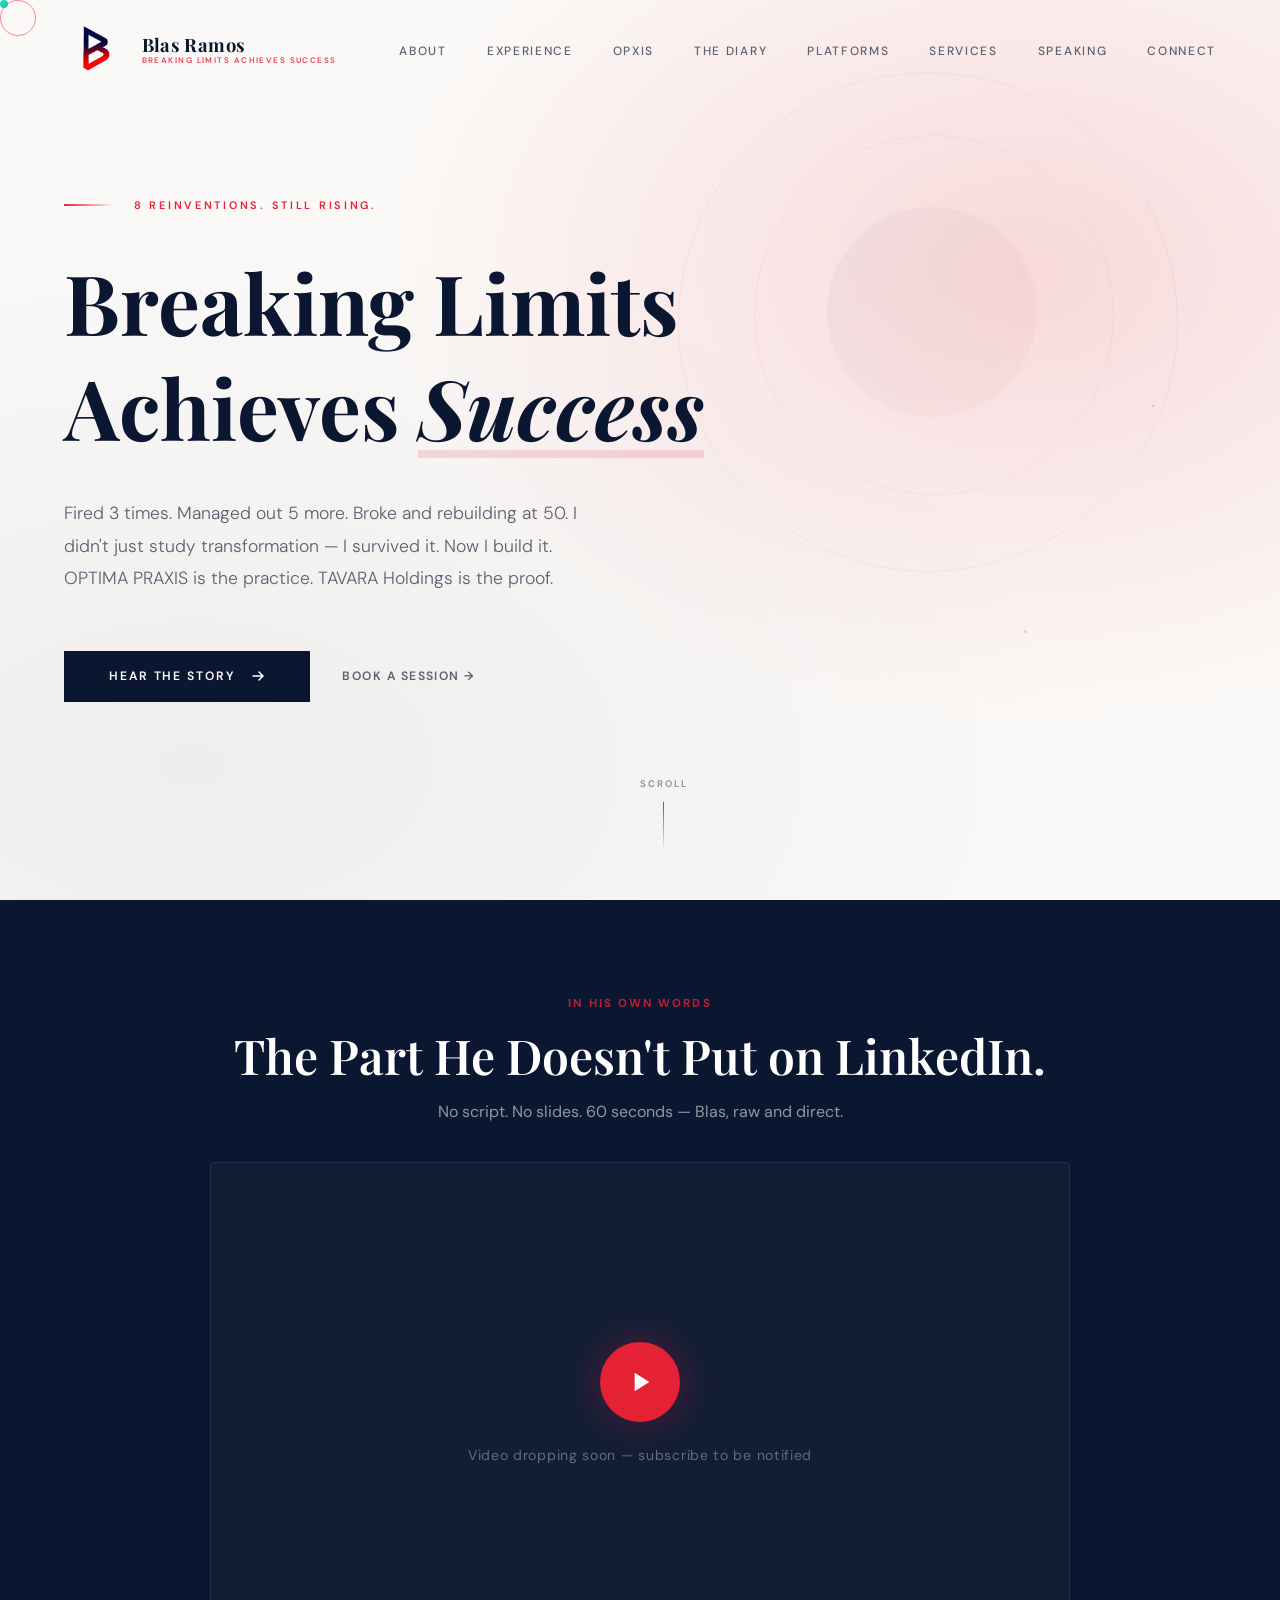
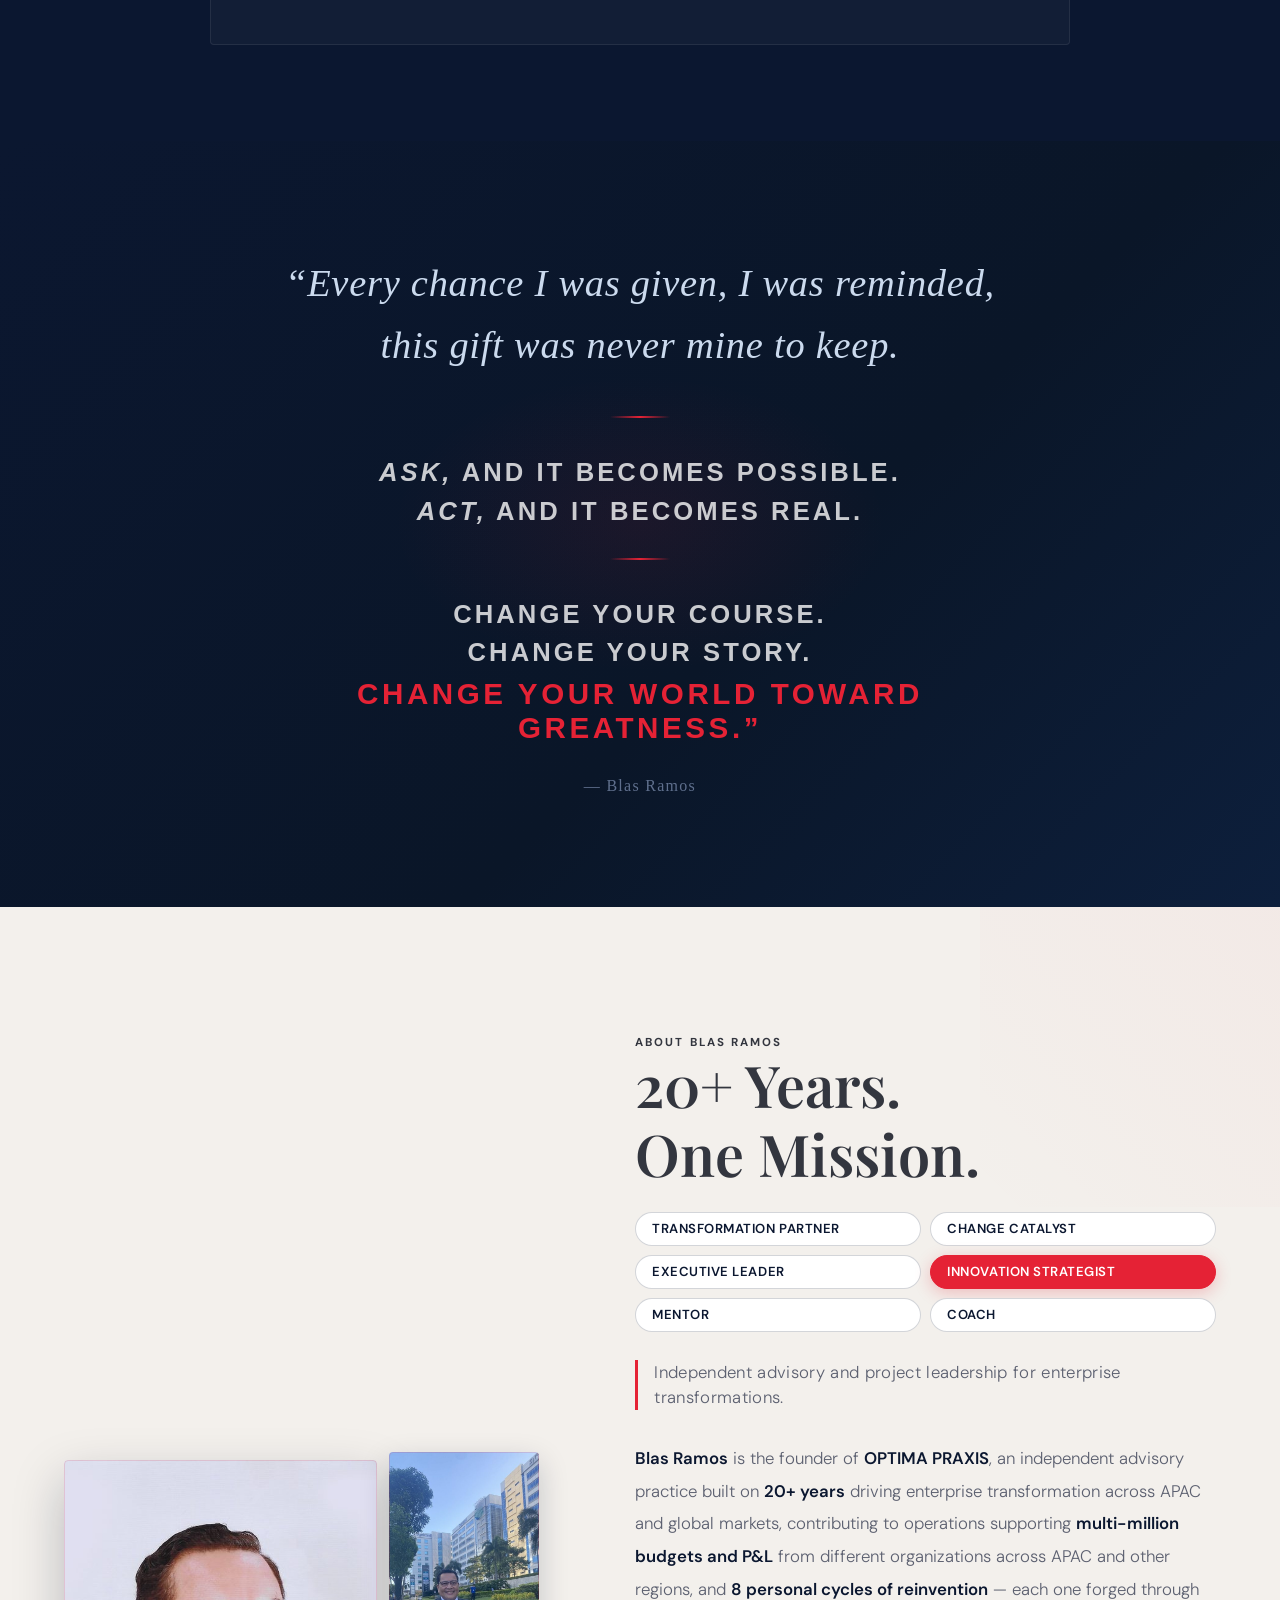
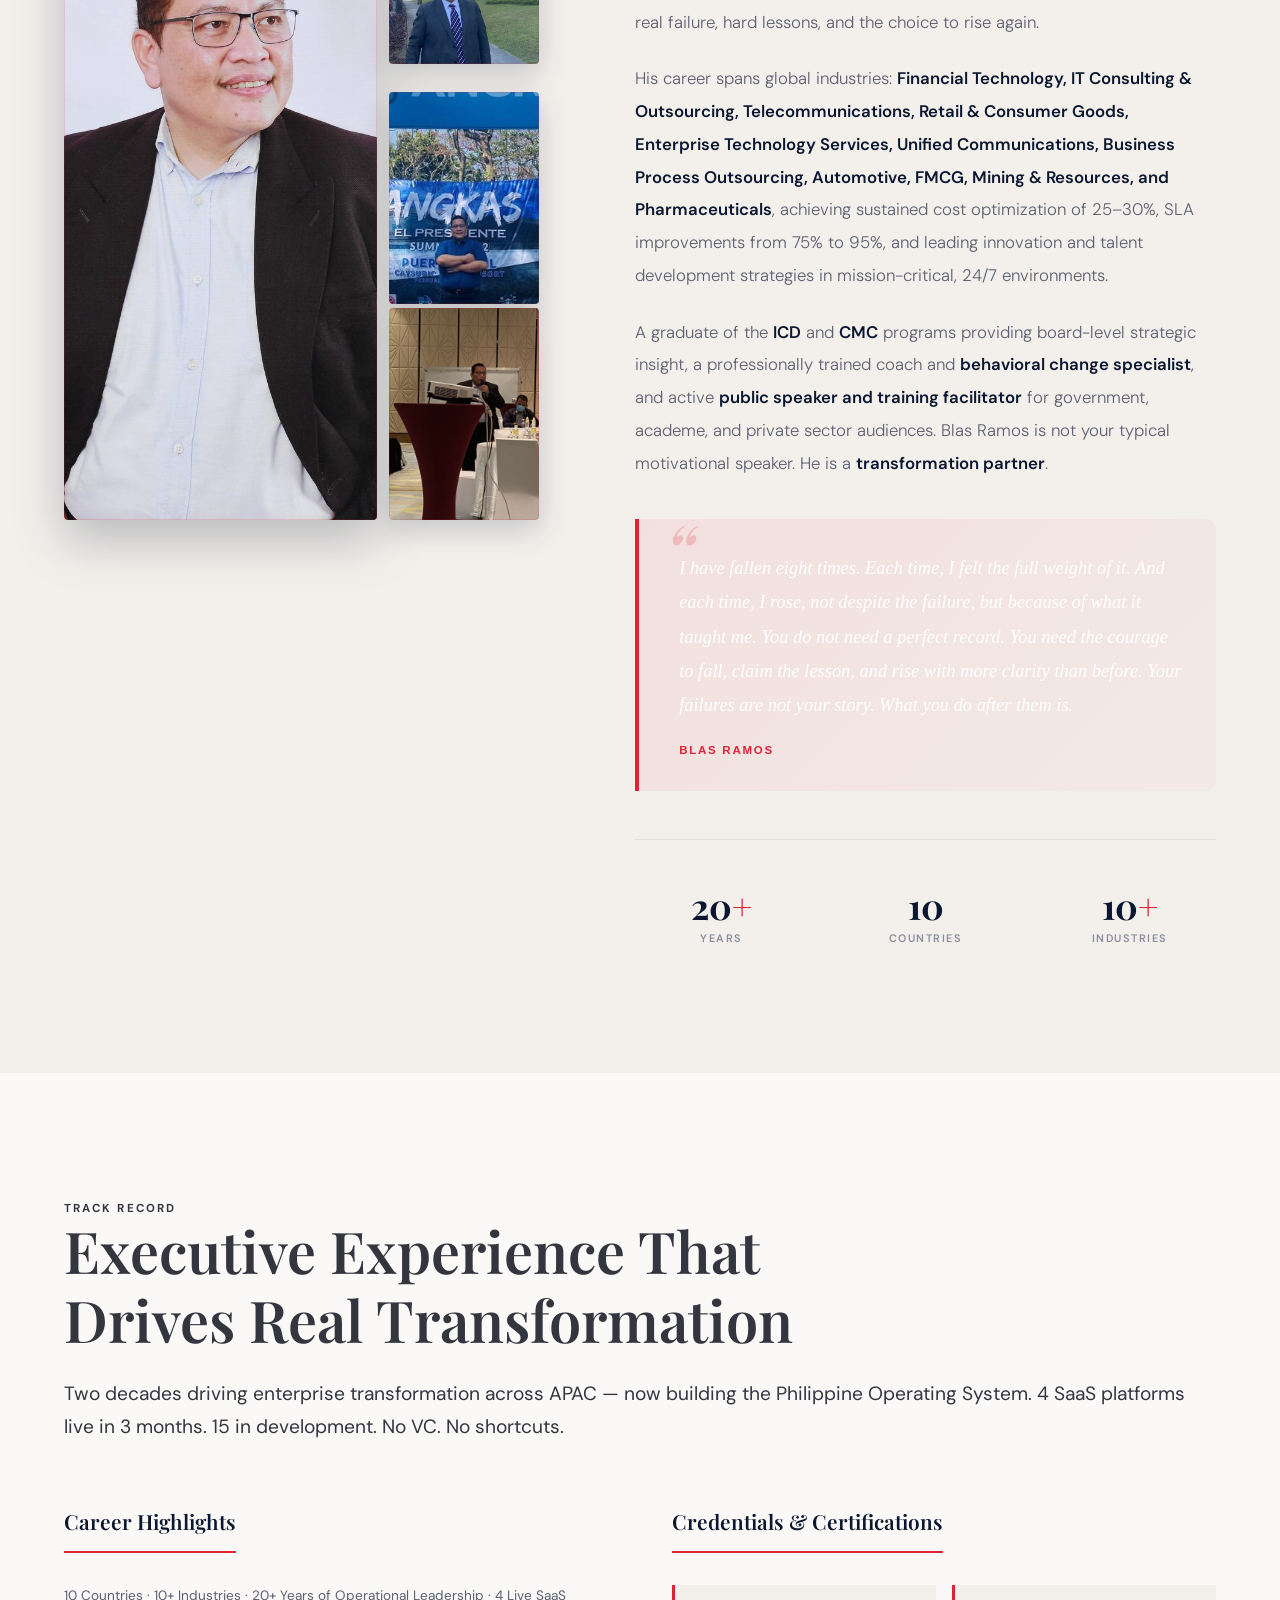
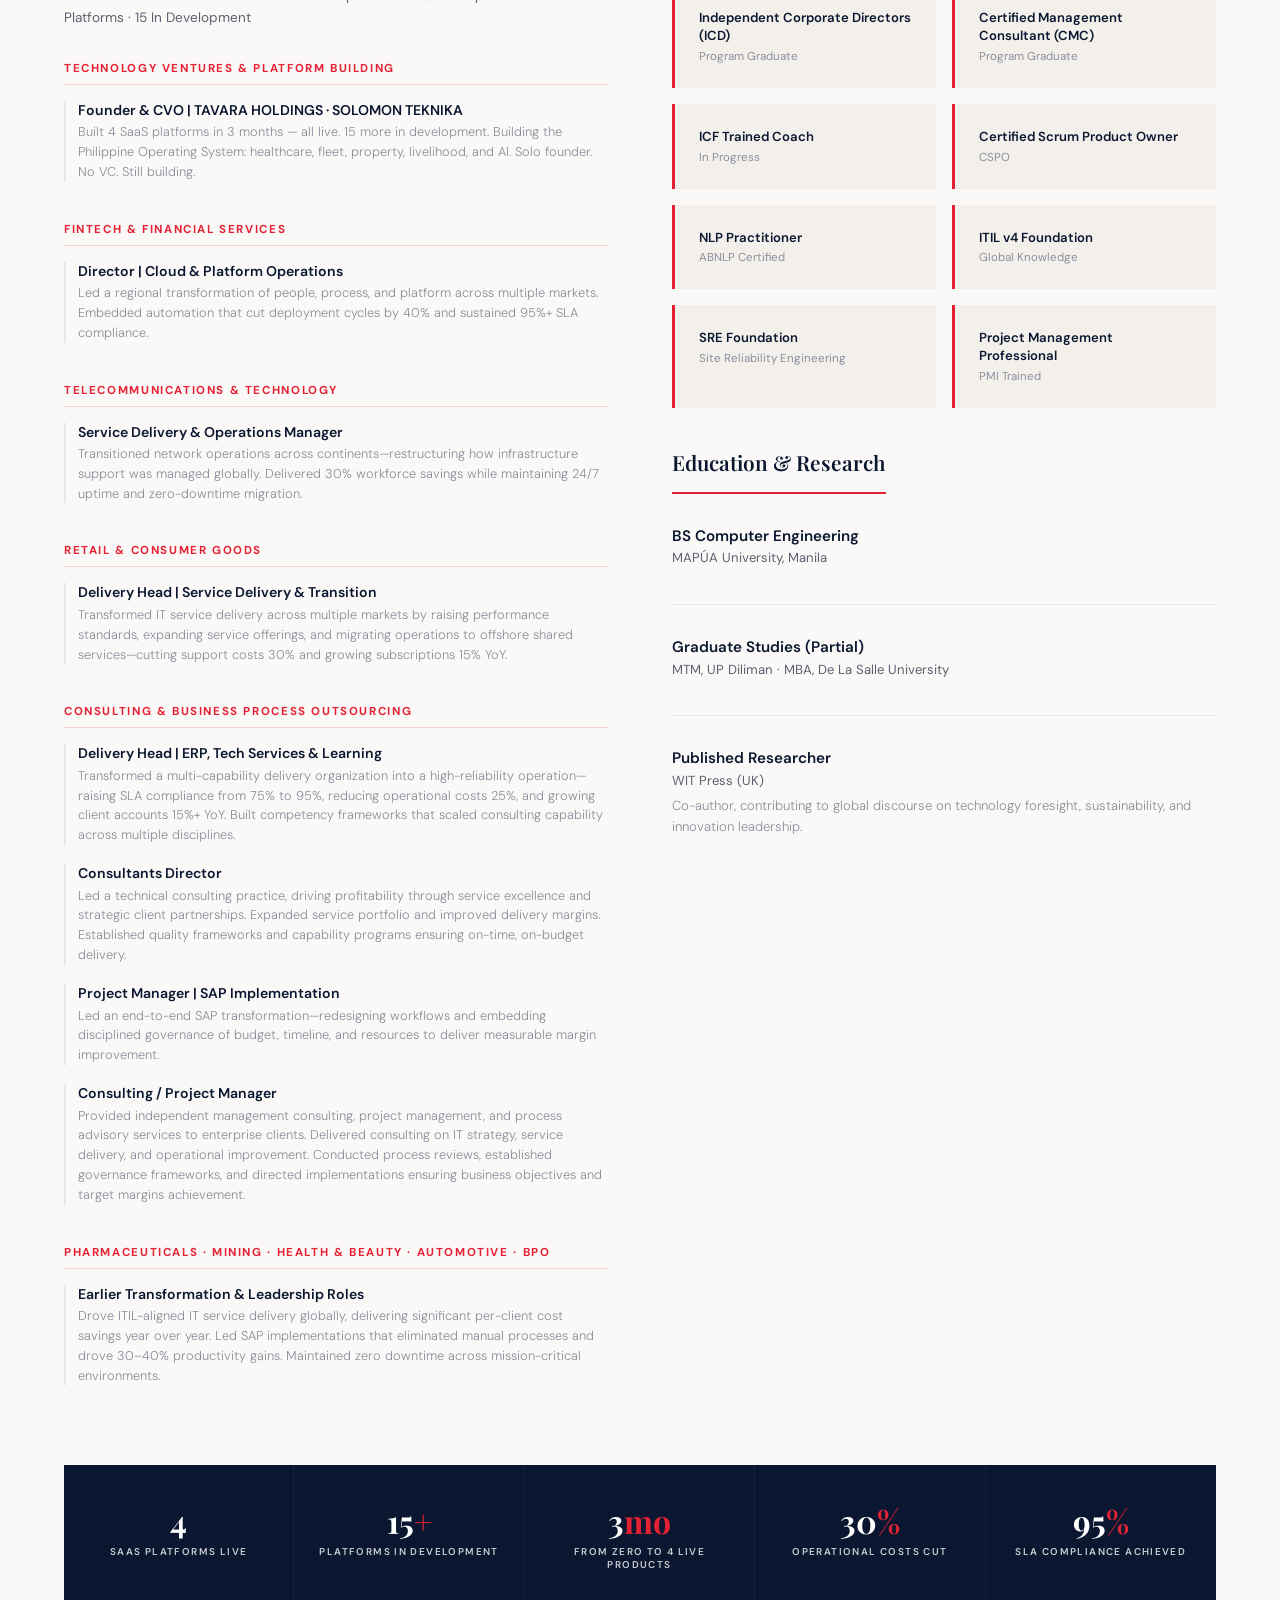
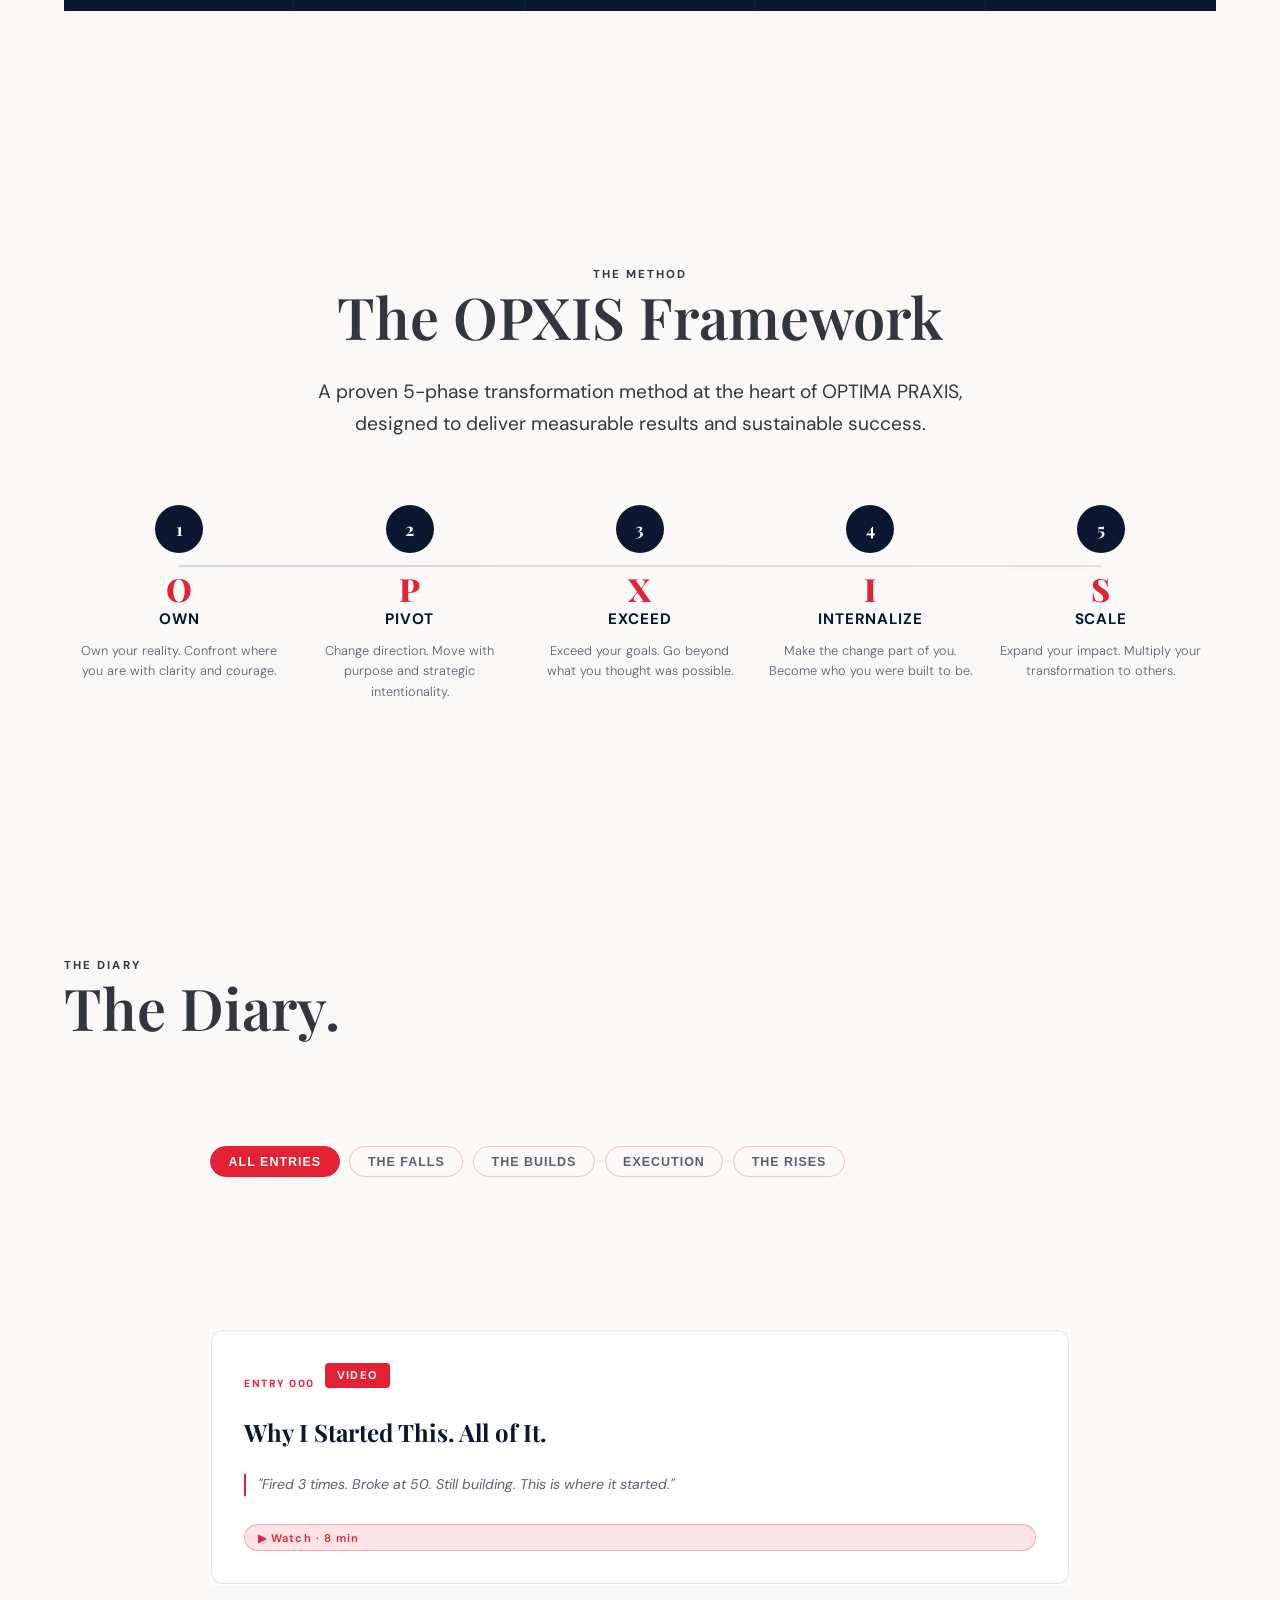
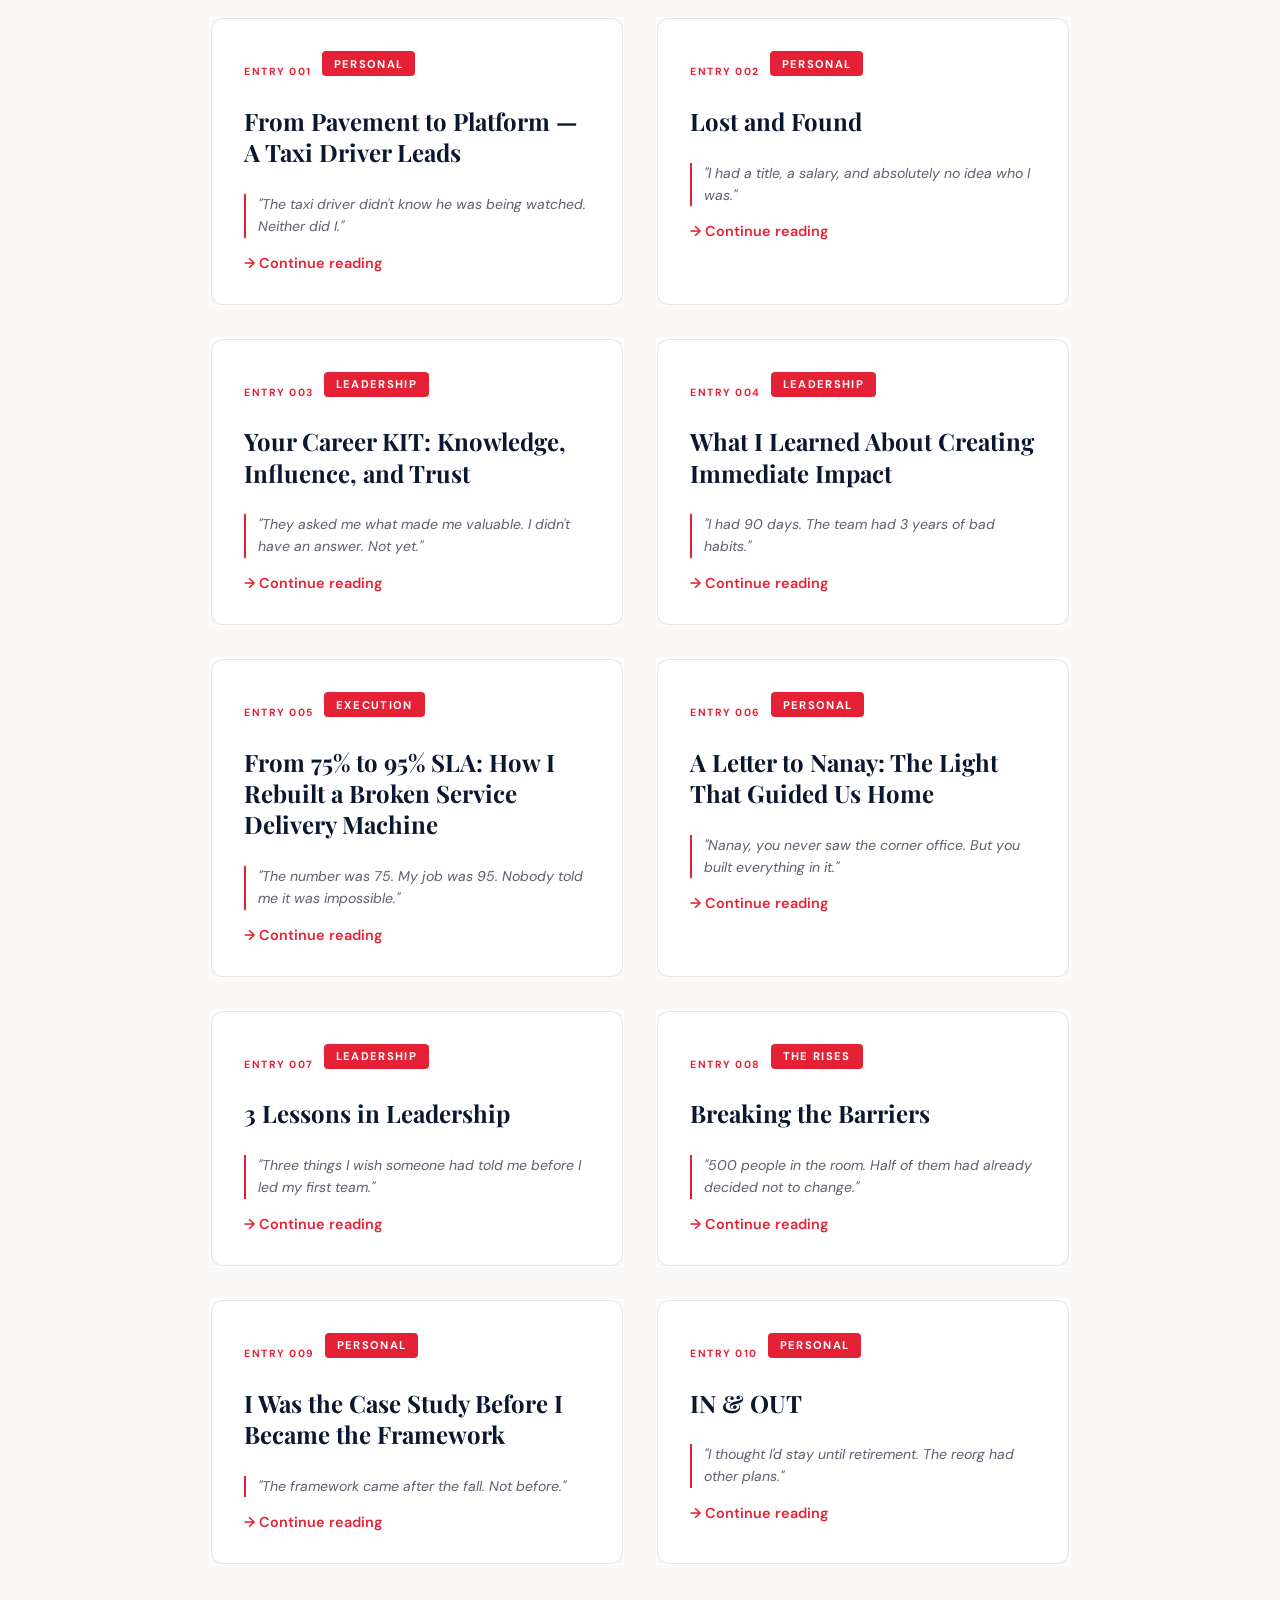
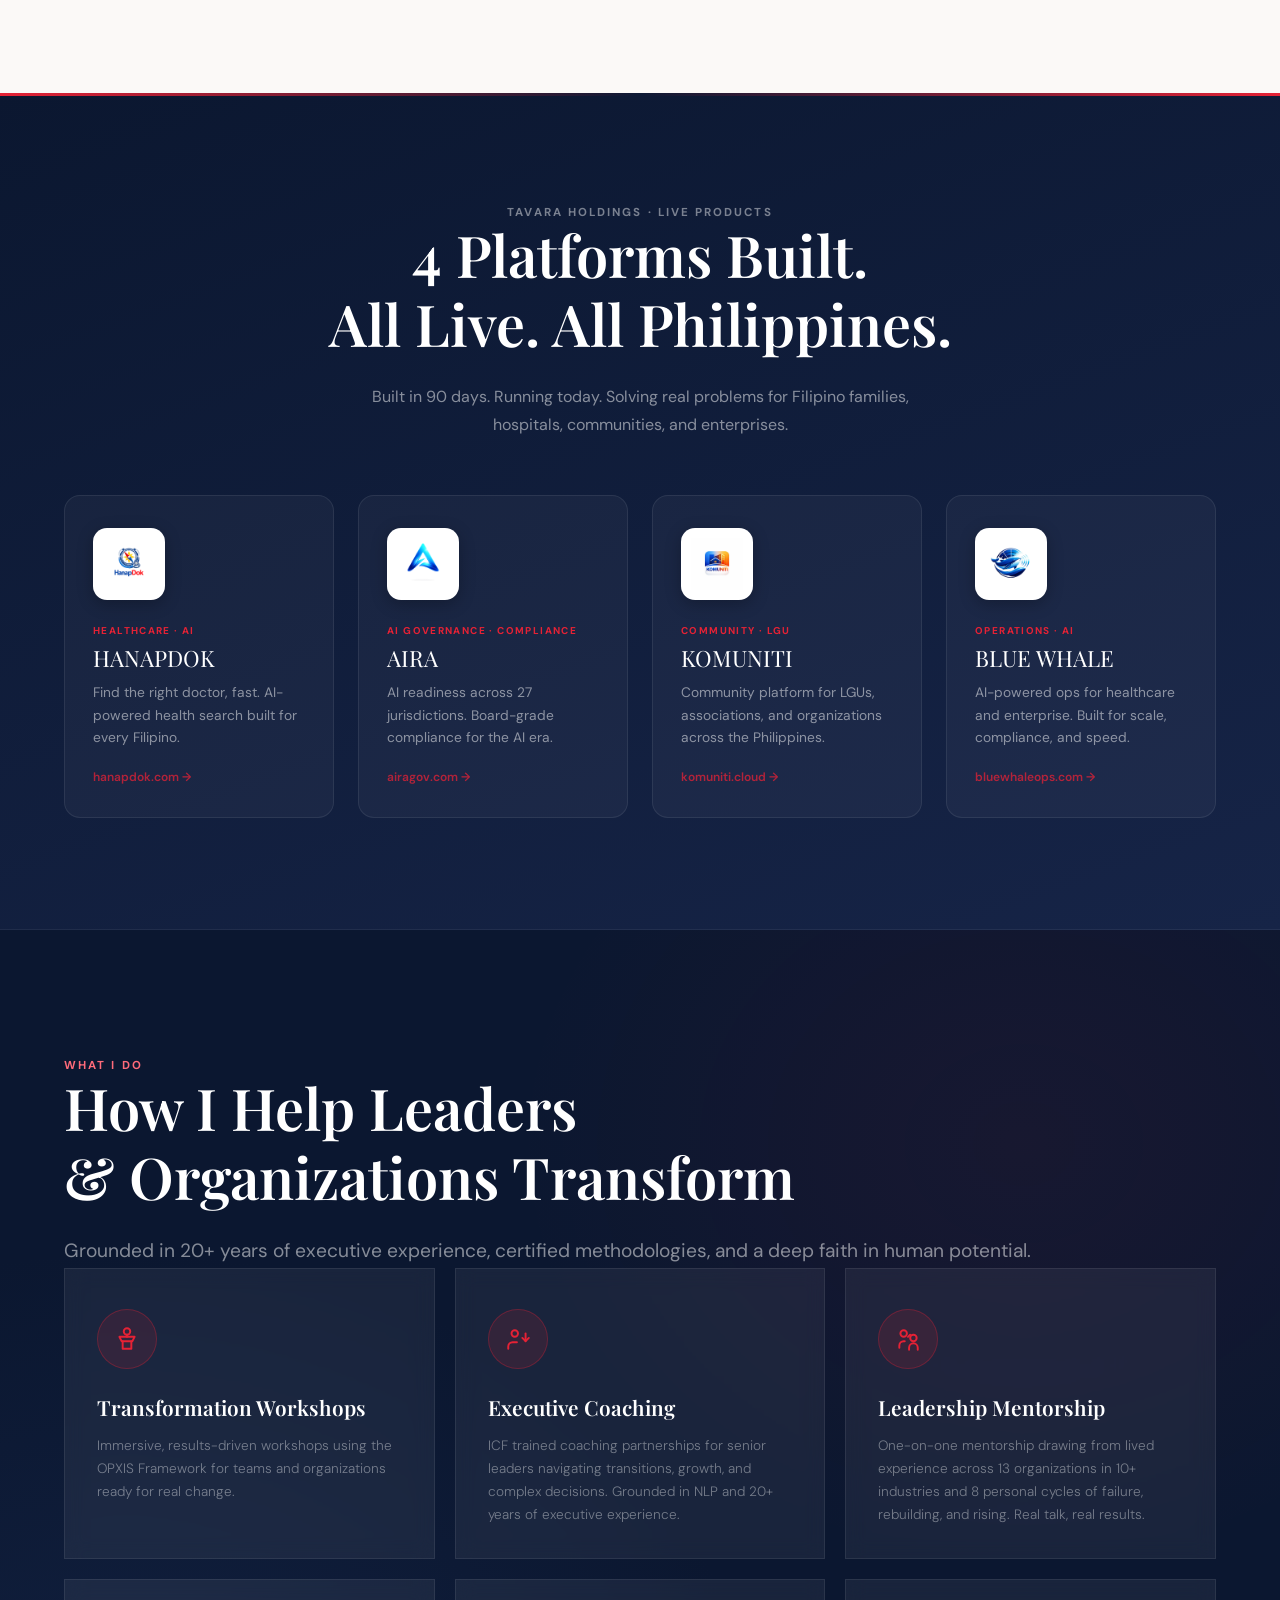
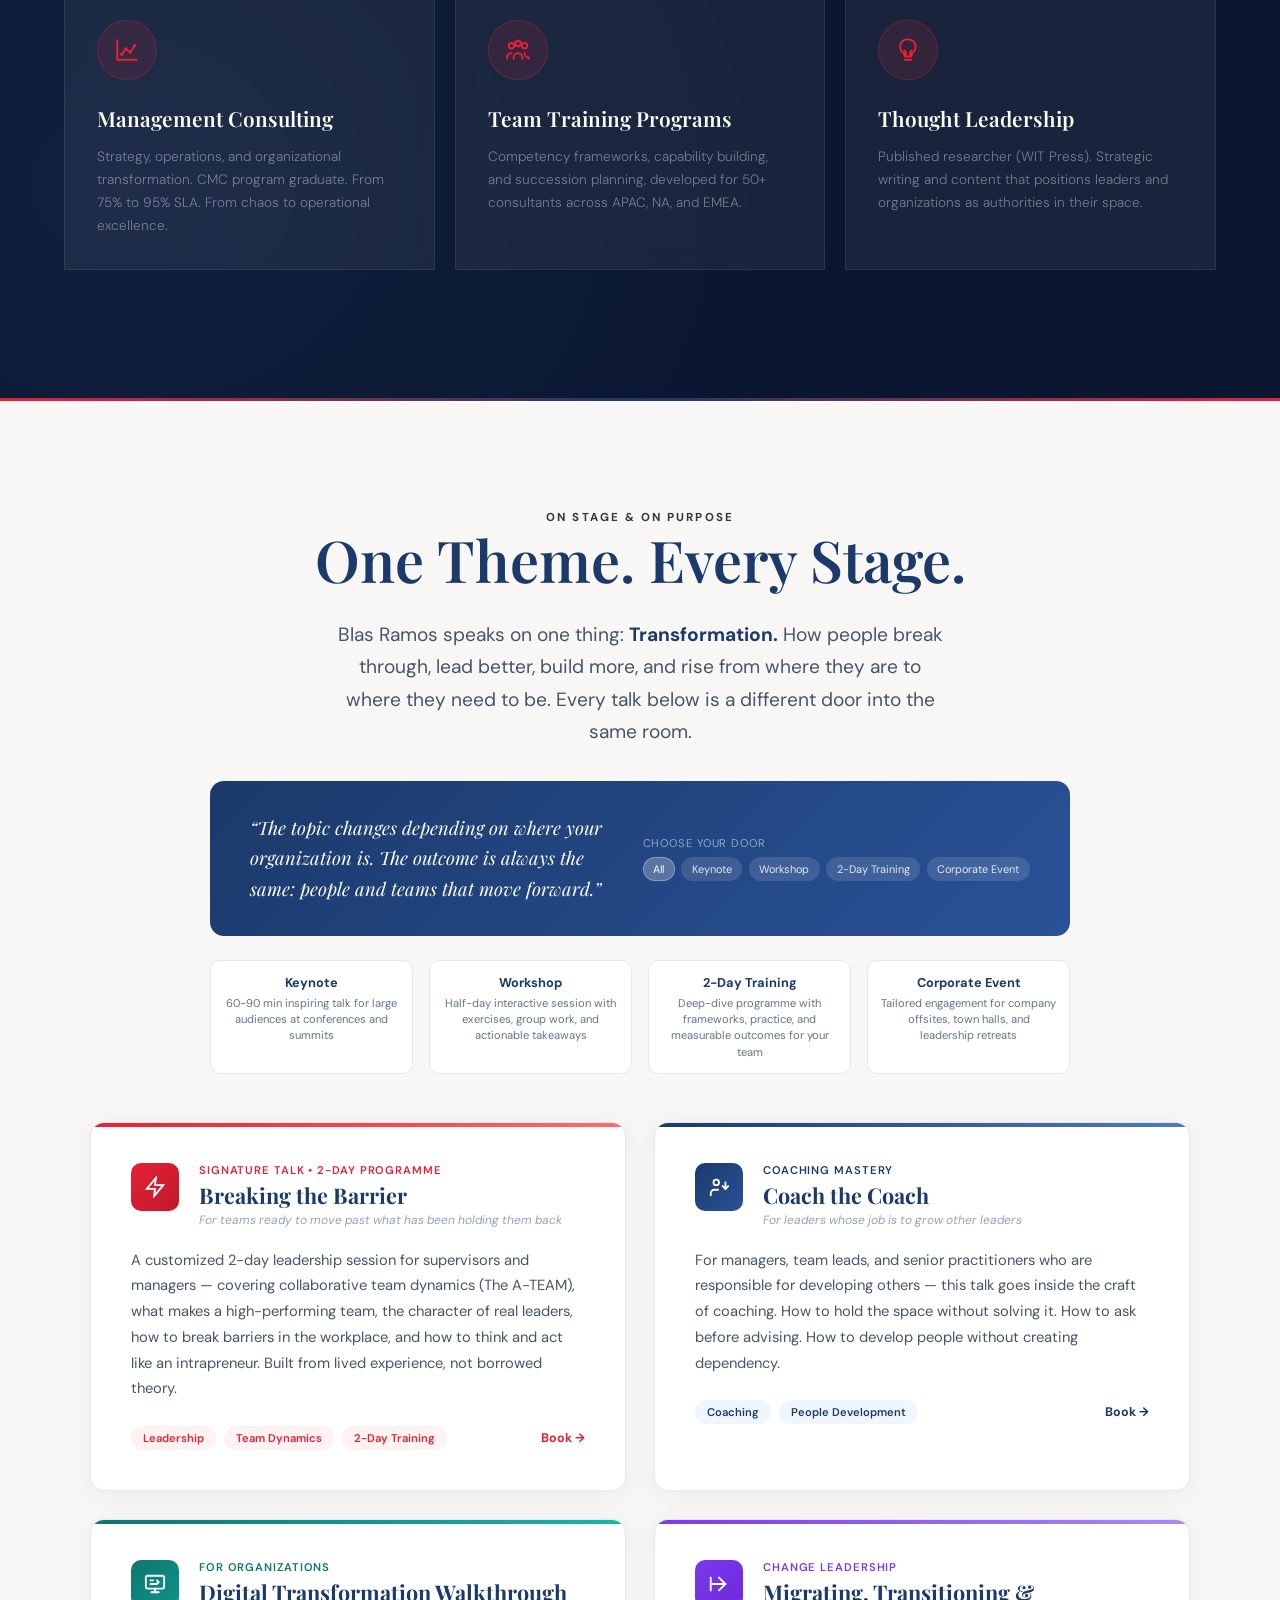
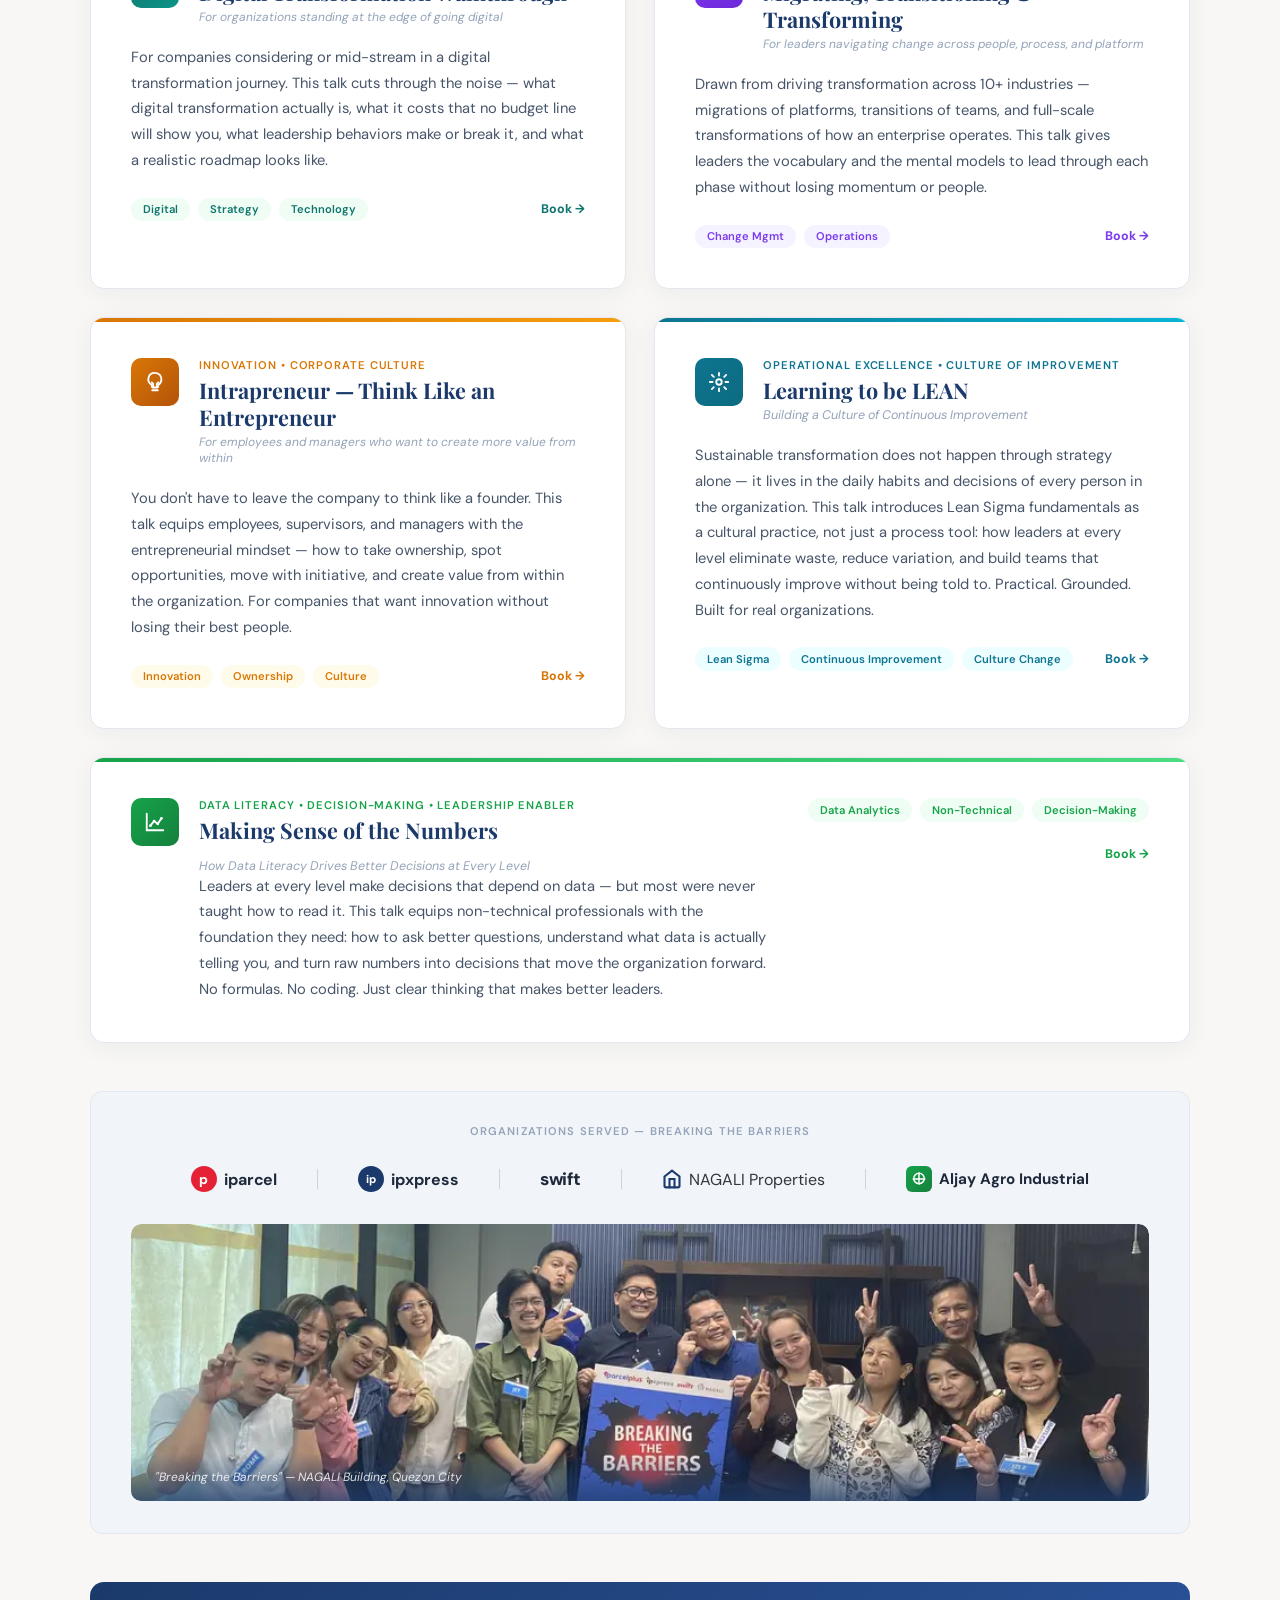
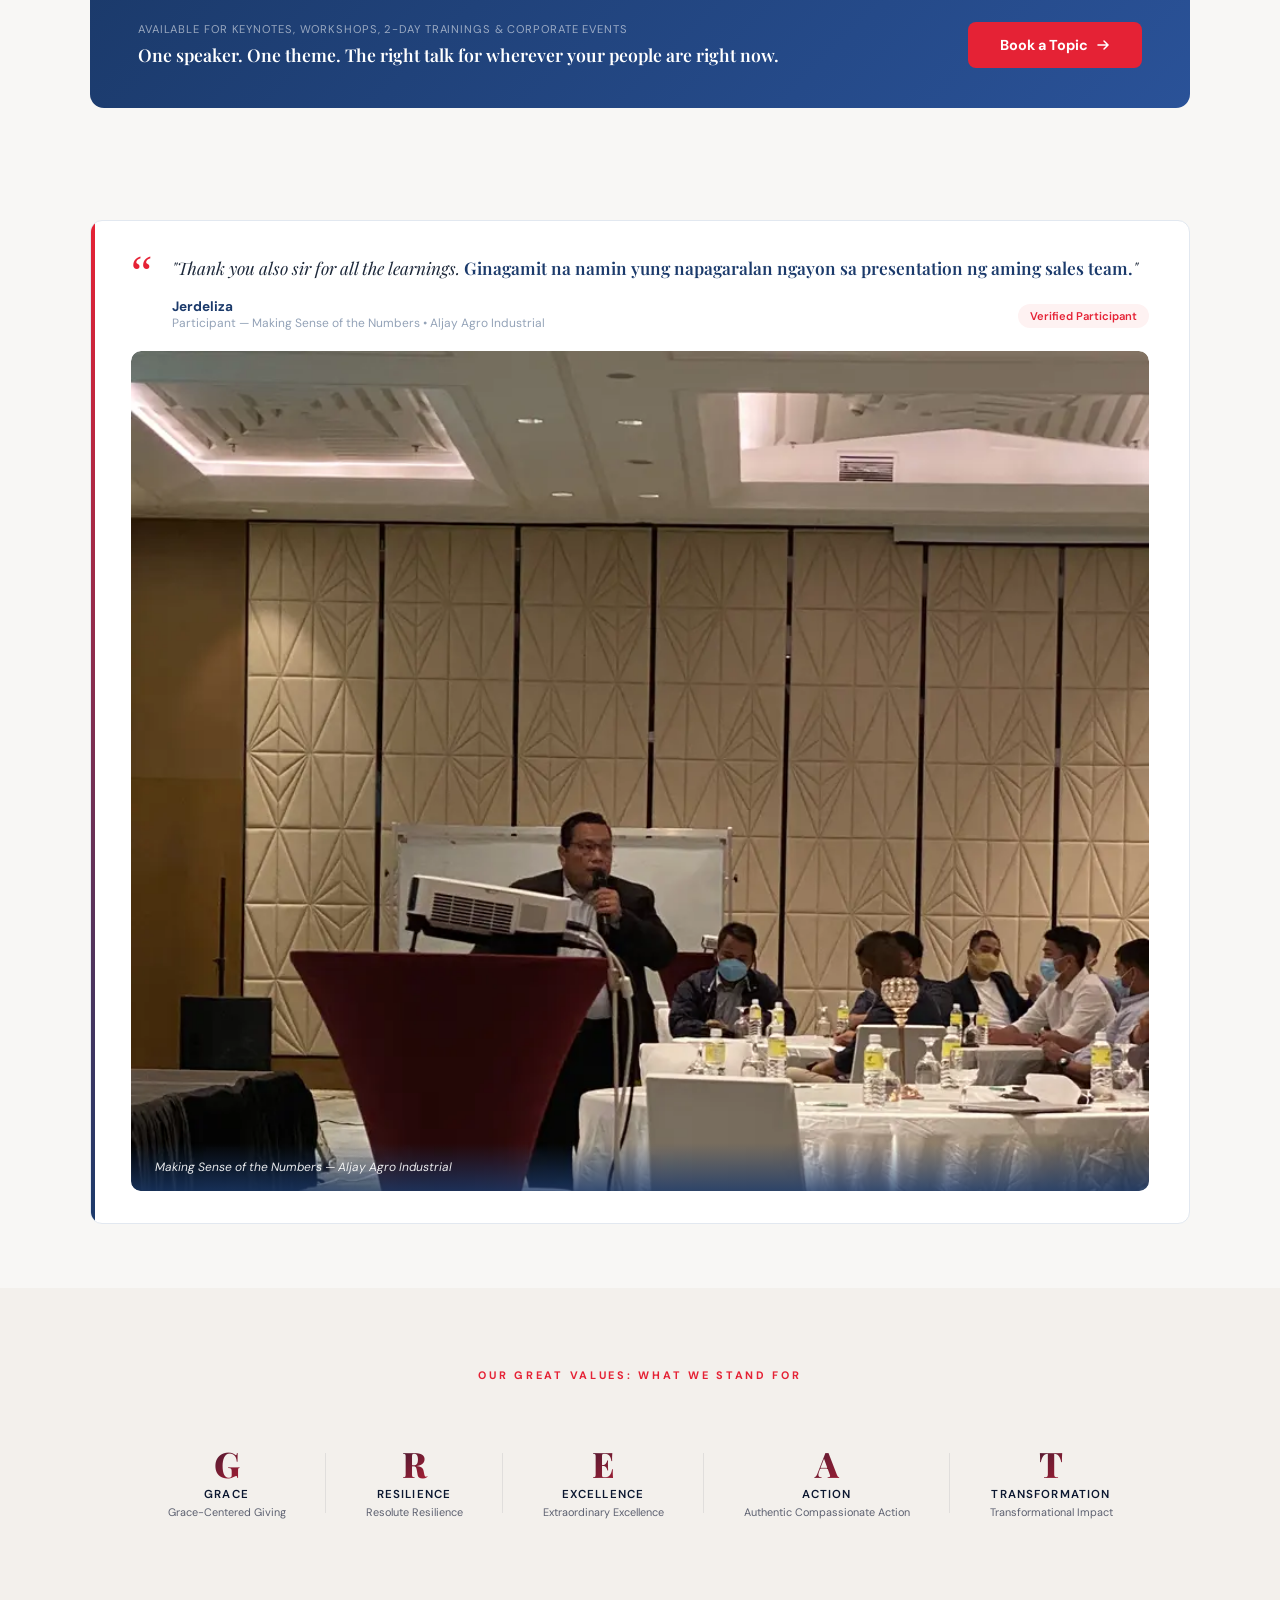
==== commit a20845b5: "Fix platform logos — replace broken Clearbit with local venture logo files All 4 venture logos (HANA" ====
--- a/index.html
+++ b/index.html
@@ -3269,8 +3269,7 @@
       <!-- HANAPDOK -->
       <a href="https://hanapdok.com" target="_blank" rel="noopener" class="plat-card reveal reveal-delay-1">
         <div class="plat-logo">
-          <img src="https://logo.clearbit.com/hanapdok.com" alt="HANAPDOK"
-               onerror="this.outerHTML='<div class=\'plat-logo-fallback\'><svg width=\'28\' height=\'28\' viewBox=\'0 0 24 24\' fill=\'none\' stroke=\'#E52235\' stroke-width=\'2\'><path d=\'M22 12h-4l-3 9L9 3l-3 9H2\'/></svg></div>'">
+          <img src="images/logos/hanapdok-logo.png" alt="HANAPDOK">
         </div>
         <div class="plat-tag">Healthcare · AI</div>
         <div class="plat-name">HANAPDOK</div>
@@ -3281,8 +3280,7 @@
       <!-- AIRA -->
       <a href="https://airagov.com" target="_blank" rel="noopener" class="plat-card reveal reveal-delay-2">
         <div class="plat-logo">
-          <img src="https://logo.clearbit.com/airagov.com" alt="AIRA"
-               onerror="this.outerHTML='<div class=\'plat-logo-fallback\'><svg width=\'28\' height=\'28\' viewBox=\'0 0 24 24\' fill=\'none\' stroke=\'#E52235\' stroke-width=\'2\'><path d=\'M12 22s8-4 8-10V5l-8-3-8 3v7c0 6 8 10 8 10z\'/></svg></div>'">
+          <img src="images/logos/aira-logo.png" alt="AIRA">
         </div>
         <div class="plat-tag">AI Governance · Compliance</div>
         <div class="plat-name">AIRA</div>
@@ -3293,8 +3291,7 @@
       <!-- KOMUNITI -->
       <a href="https://komuniti.cloud" target="_blank" rel="noopener" class="plat-card reveal reveal-delay-3">
         <div class="plat-logo">
-          <img src="https://logo.clearbit.com/komuniti.cloud" alt="KOMUNITI"
-               onerror="this.outerHTML='<div class=\'plat-logo-fallback\'><svg width=\'28\' height=\'28\' viewBox=\'0 0 24 24\' fill=\'none\' stroke=\'#E52235\' stroke-width=\'2\'><circle cx=\'9\' cy=\'7\' r=\'4\'/><path d=\'M3 21v-2a4 4 0 0 1 4-4h4a4 4 0 0 1 4 4v2\'/></svg></div>'">
+          <img src="images/logos/komuniti-logo.png" alt="KOMUNITI">
         </div>
         <div class="plat-tag">Community · LGU</div>
         <div class="plat-name">KOMUNITI</div>
@@ -3305,8 +3302,7 @@
       <!-- BLUE WHALE -->
       <a href="https://bluewhaleops.com" target="_blank" rel="noopener" class="plat-card reveal reveal-delay-4">
         <div class="plat-logo">
-          <img src="https://logo.clearbit.com/bluewhaleops.com" alt="BLUE WHALE"
-               onerror="this.outerHTML='<div class=\'plat-logo-fallback\'><svg width=\'28\' height=\'28\' viewBox=\'0 0 24 24\' fill=\'none\' stroke=\'#E52235\' stroke-width=\'2\'><polyline points=\'22 12 18 12 15 21 9 3 6 12 2 12\'/></svg></div>'">
+          <img src="images/logos/bluewhale-logo.png" alt="BLUE WHALE">
         </div>
         <div class="plat-tag">Operations · AI</div>
         <div class="plat-name">BLUE WHALE</div>
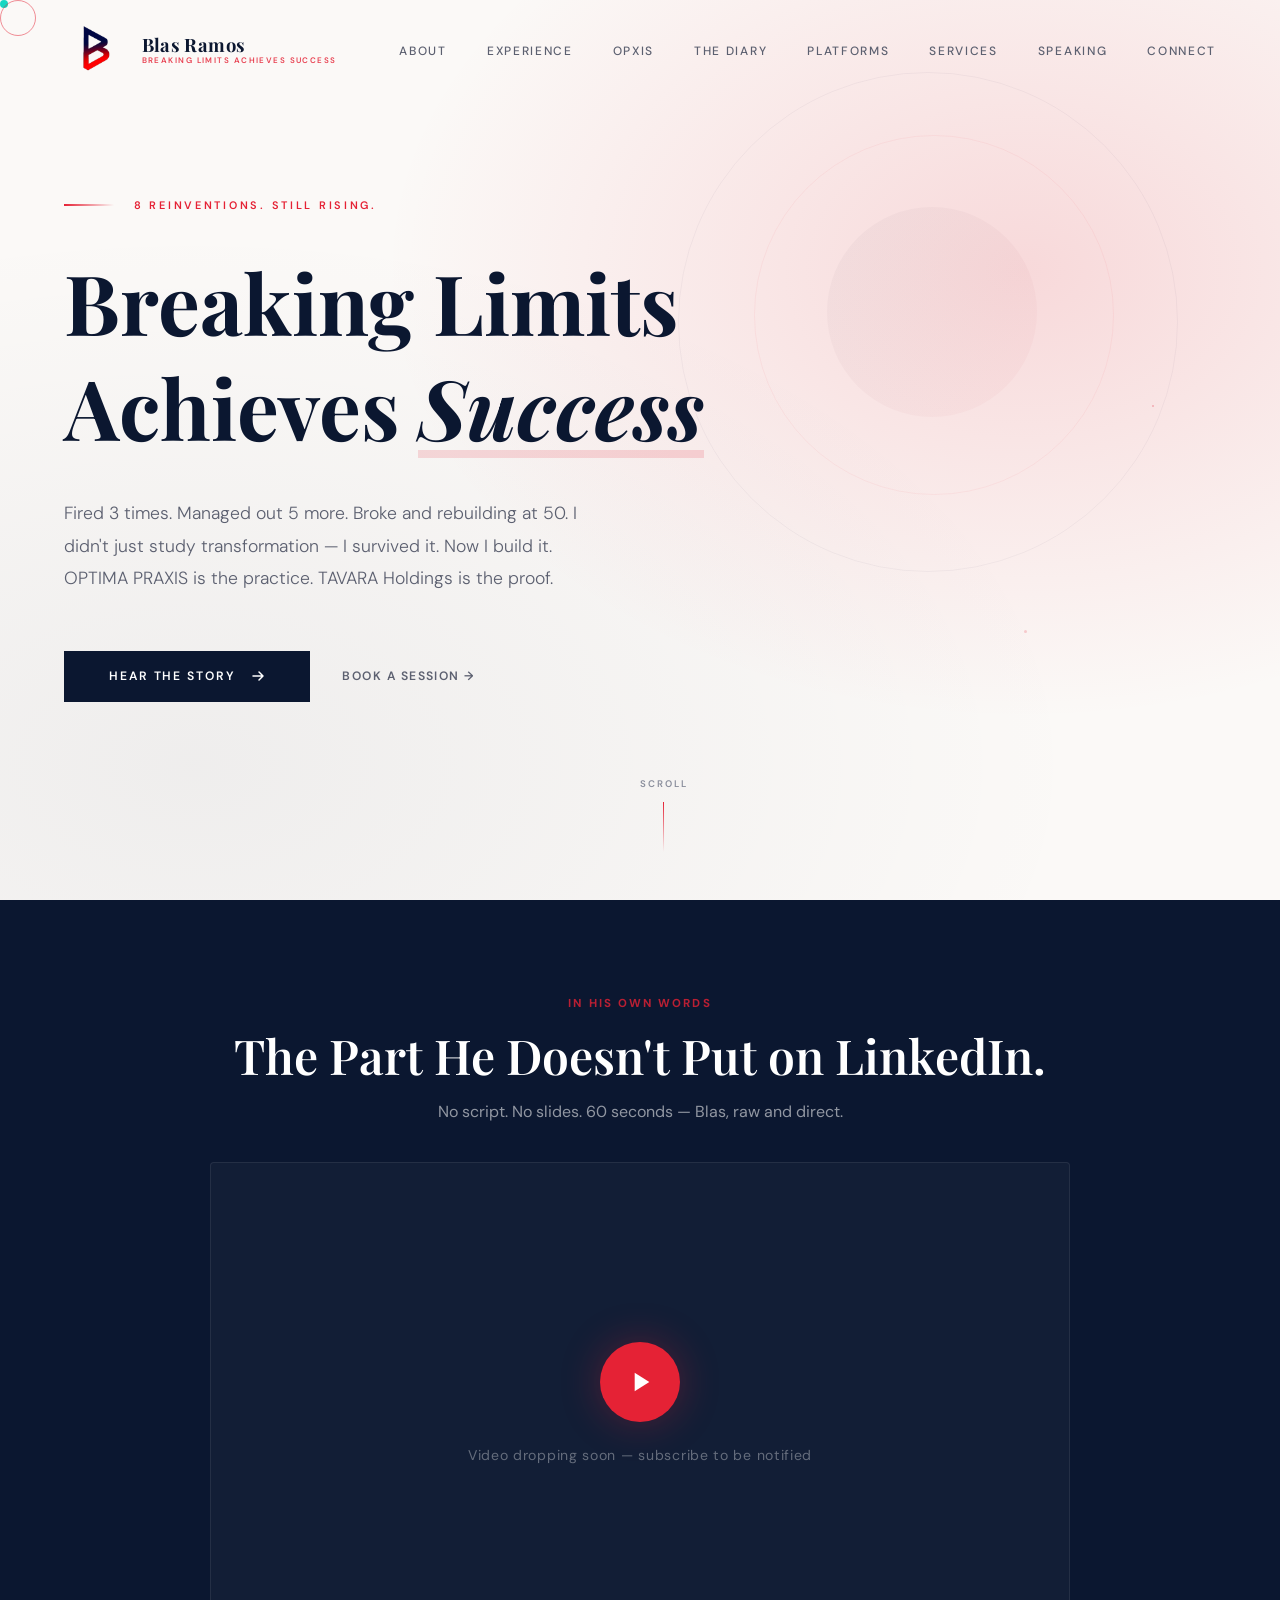
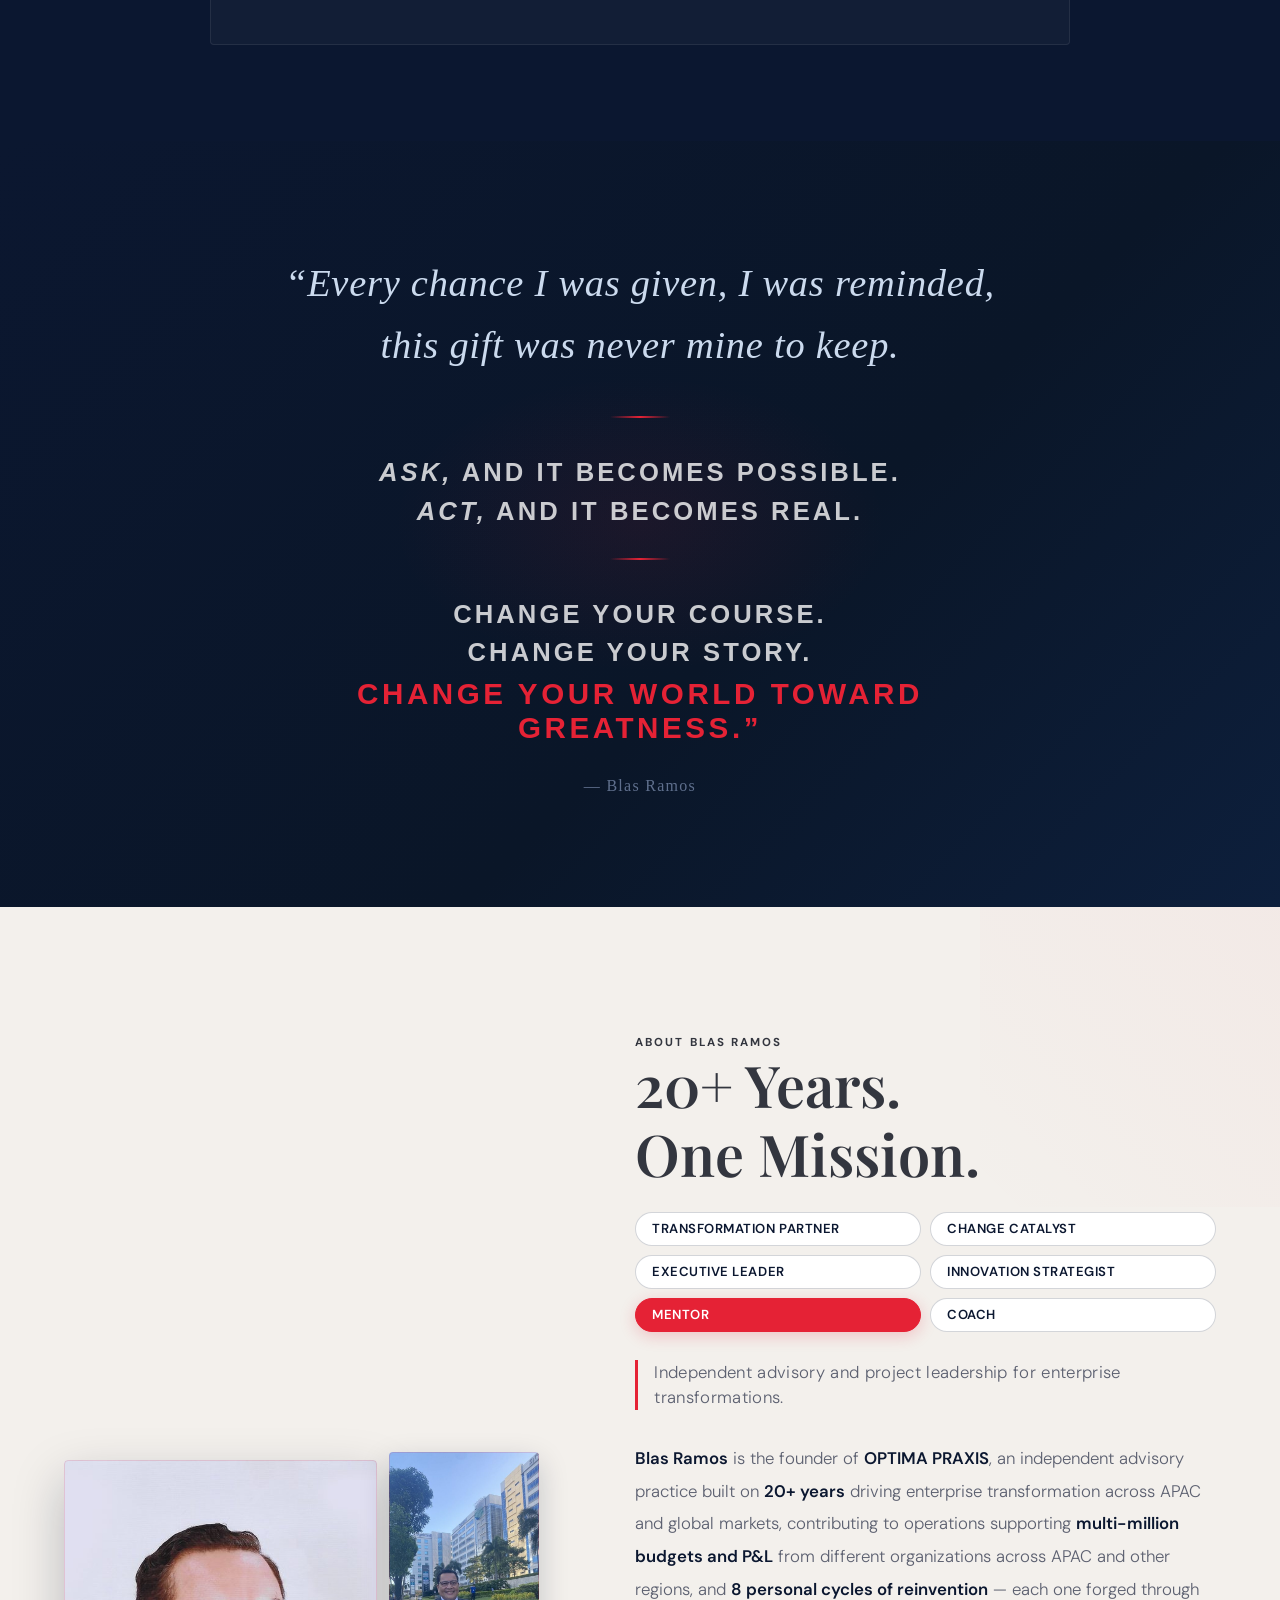
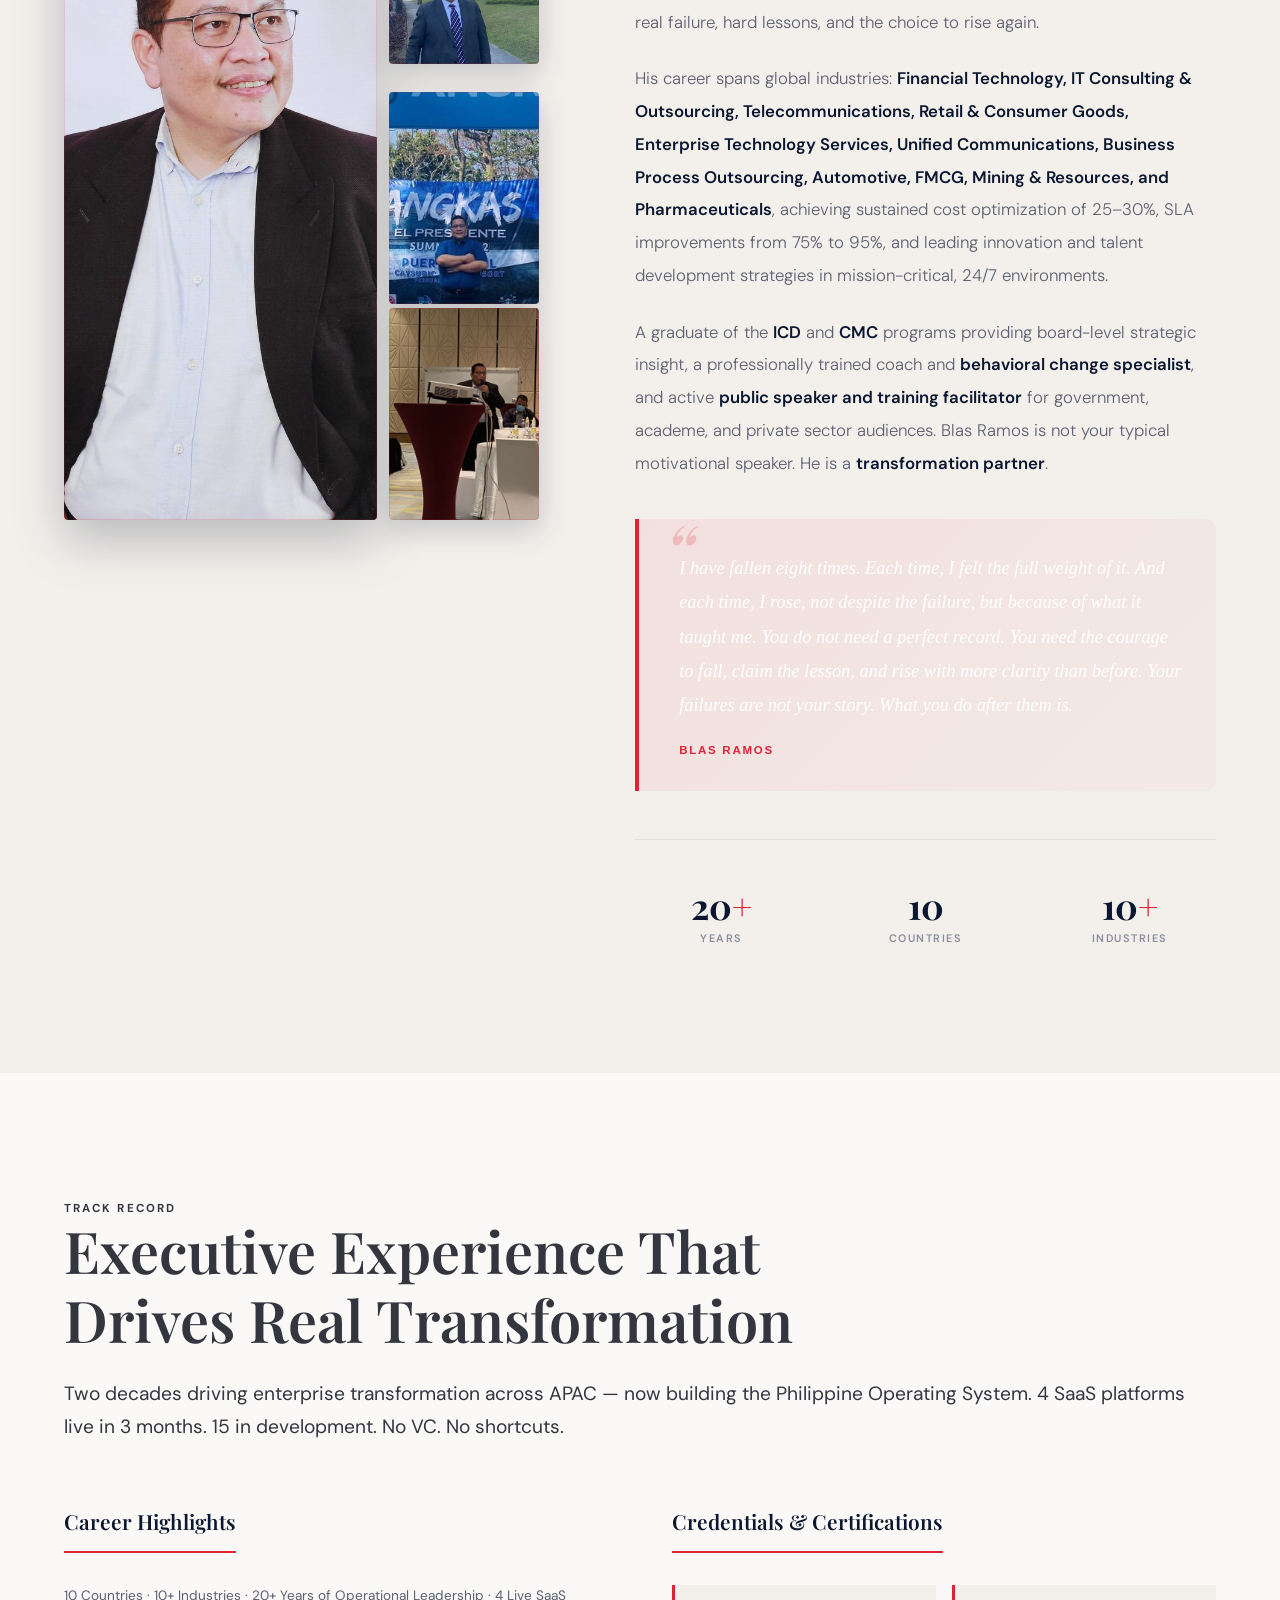
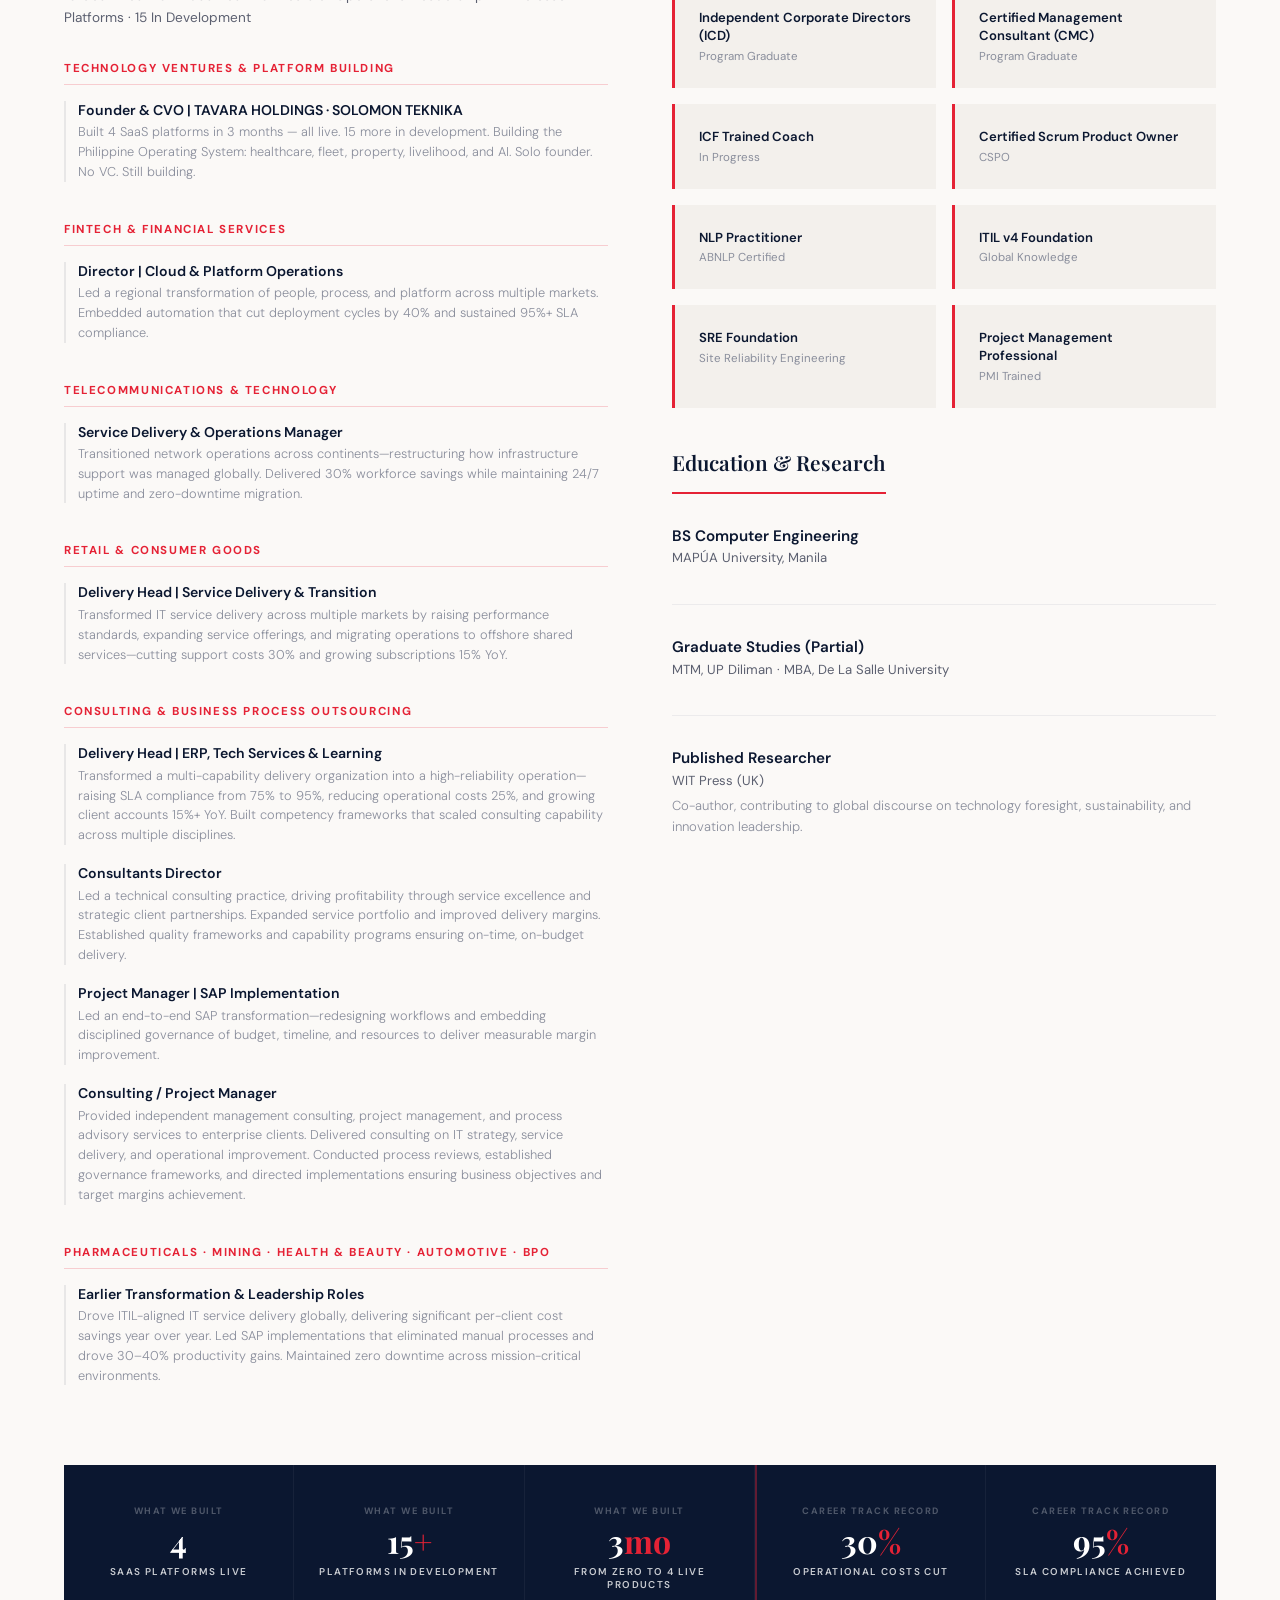
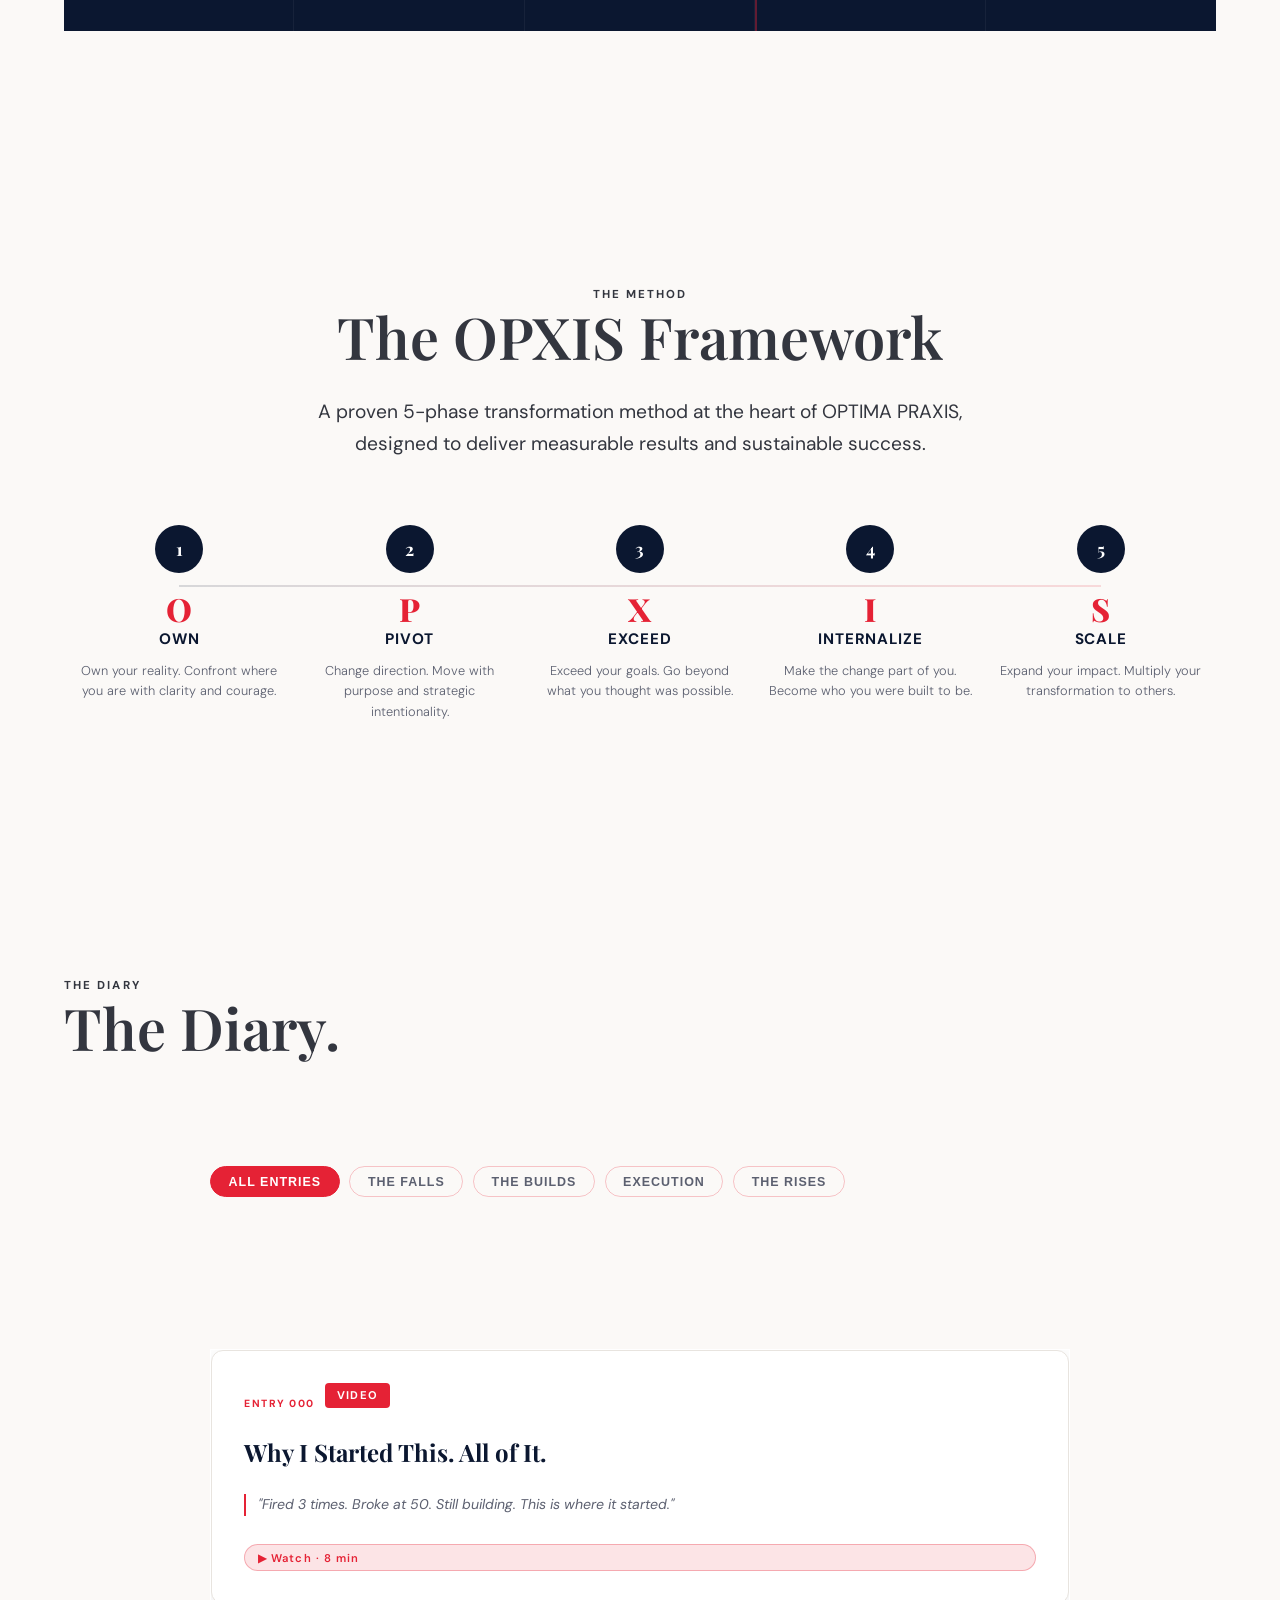
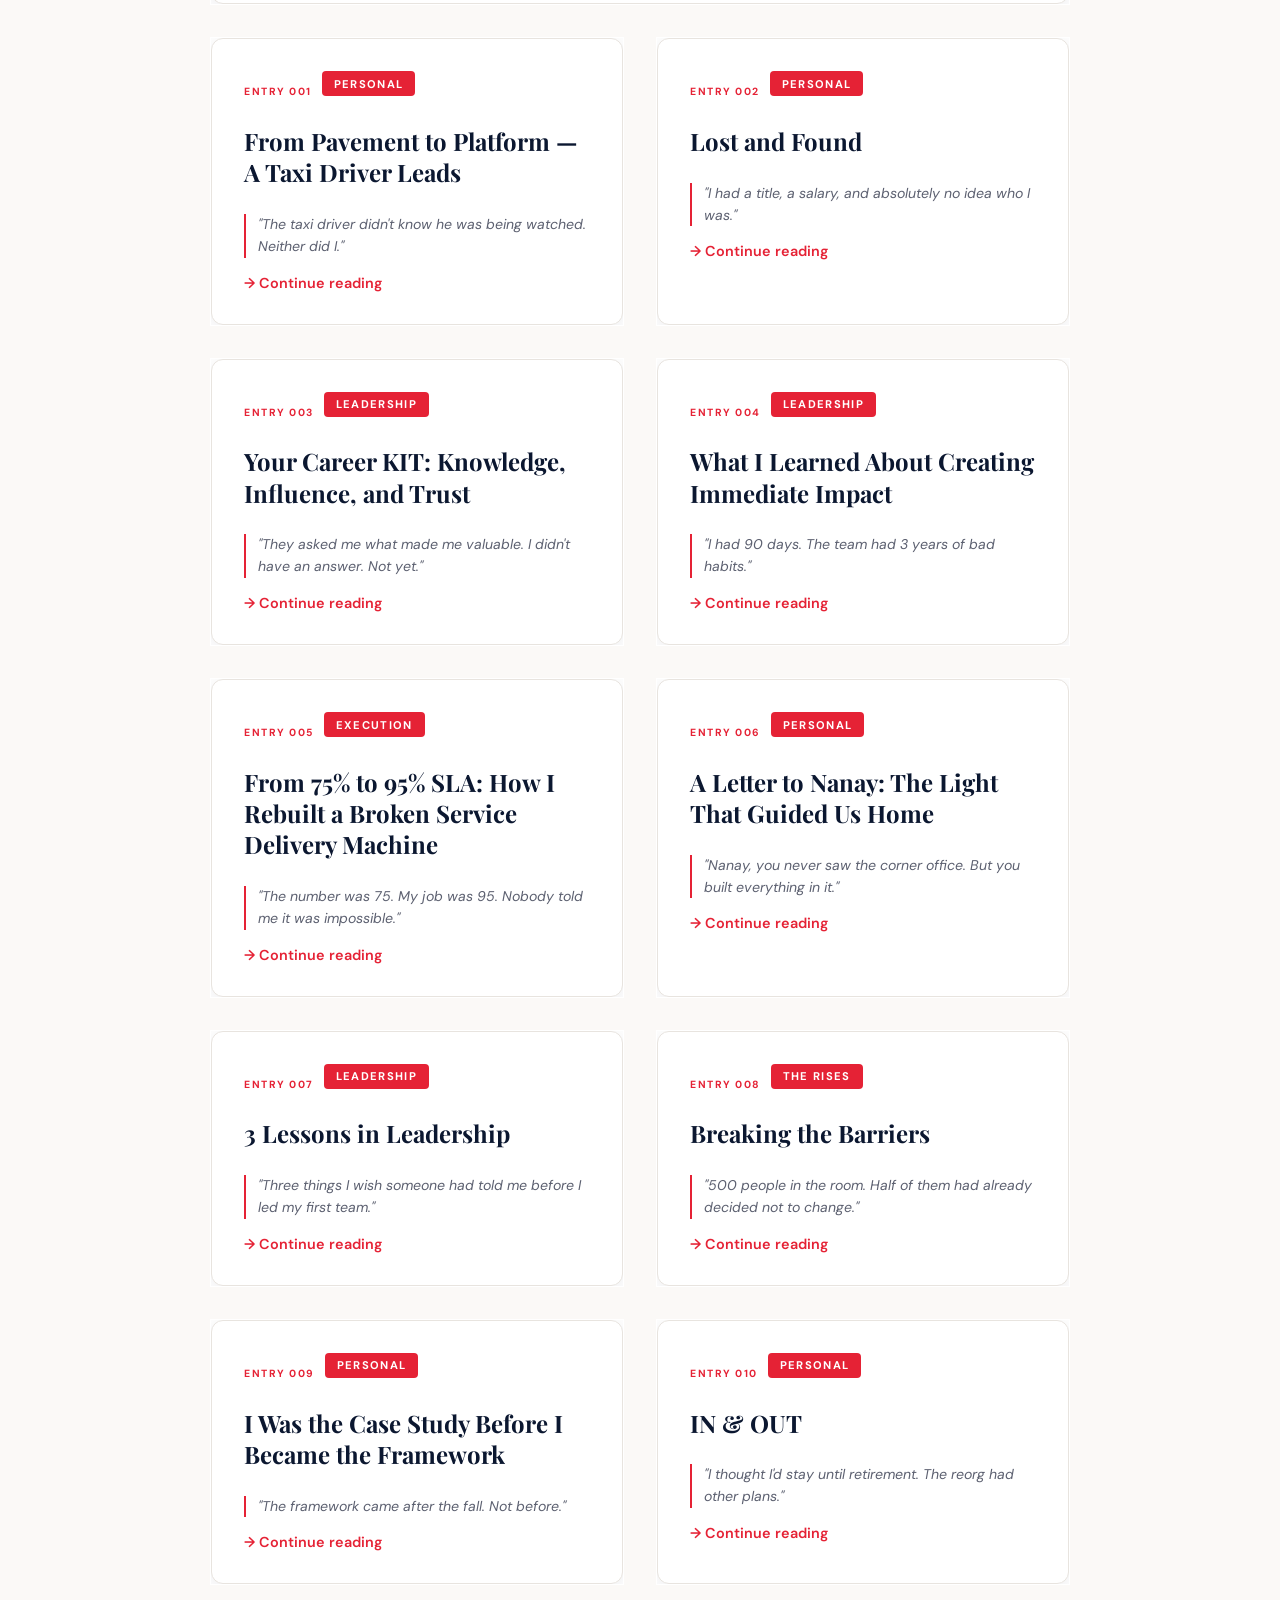
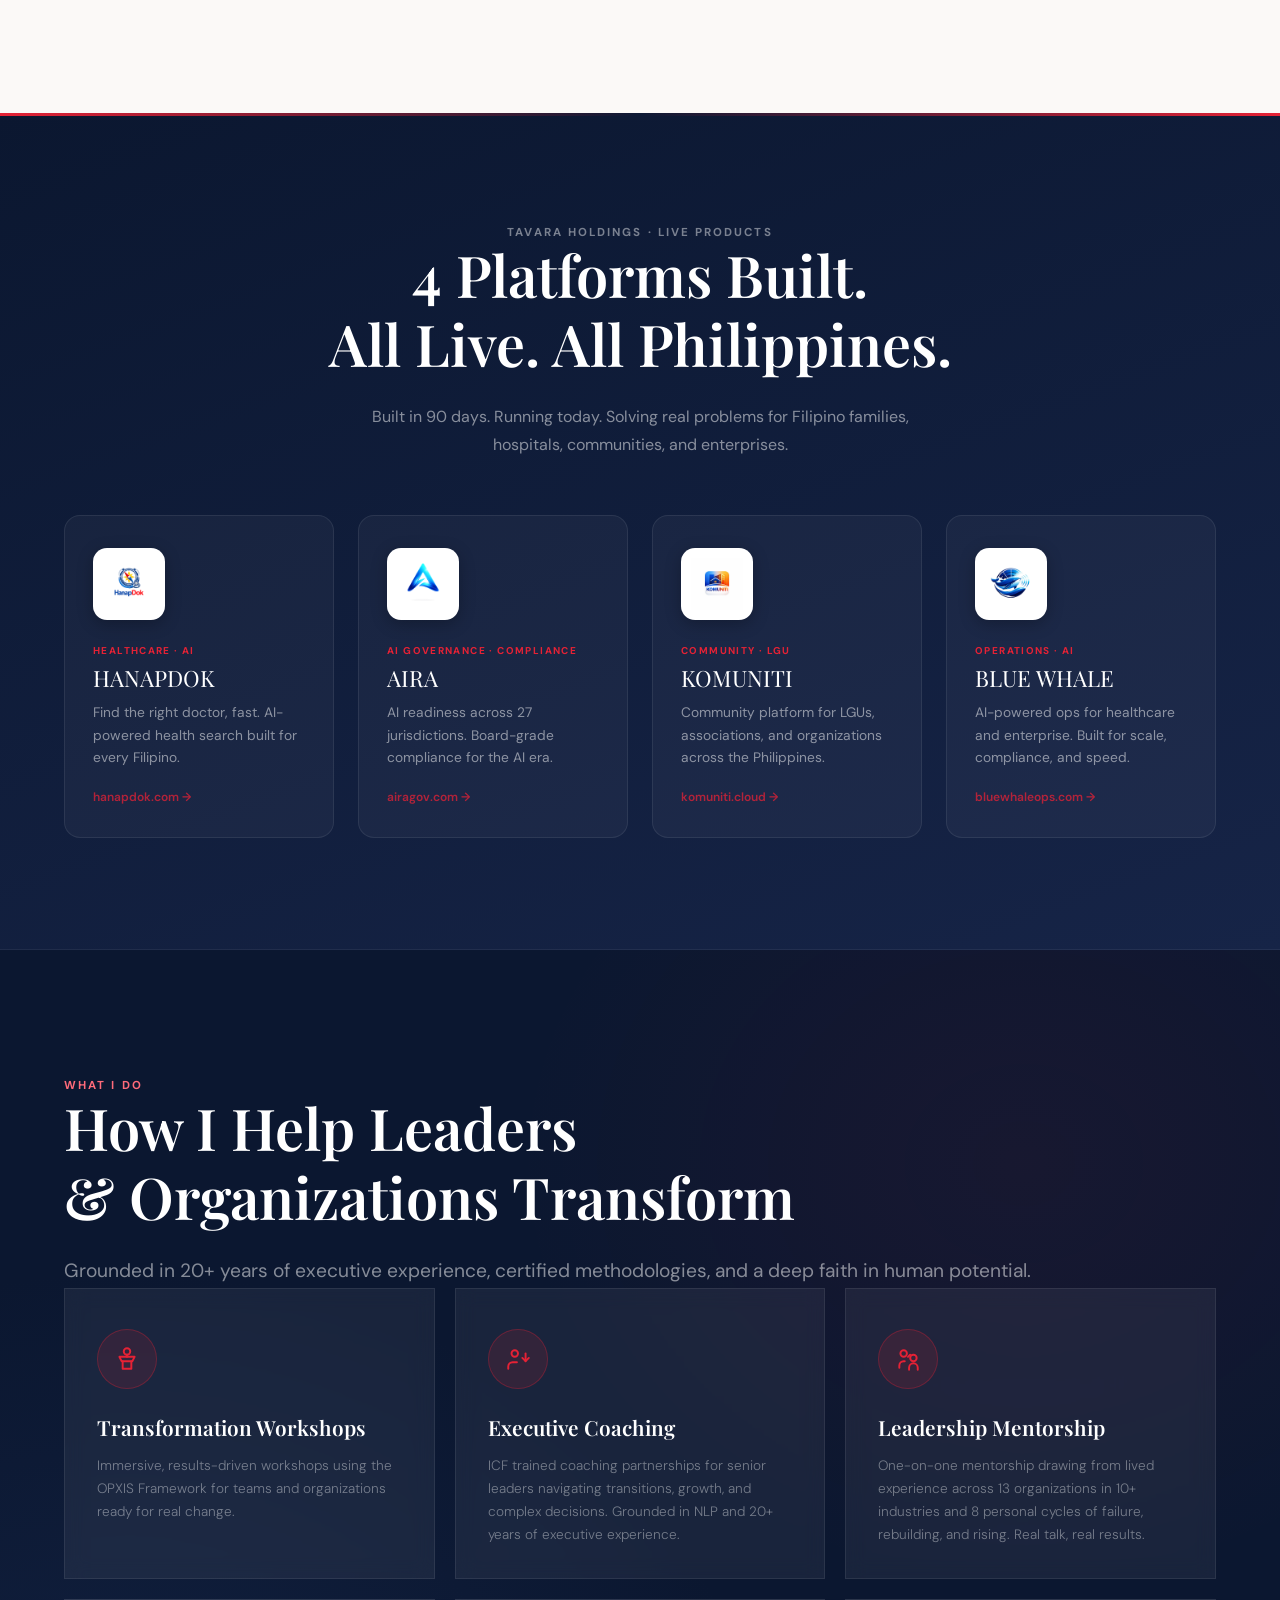
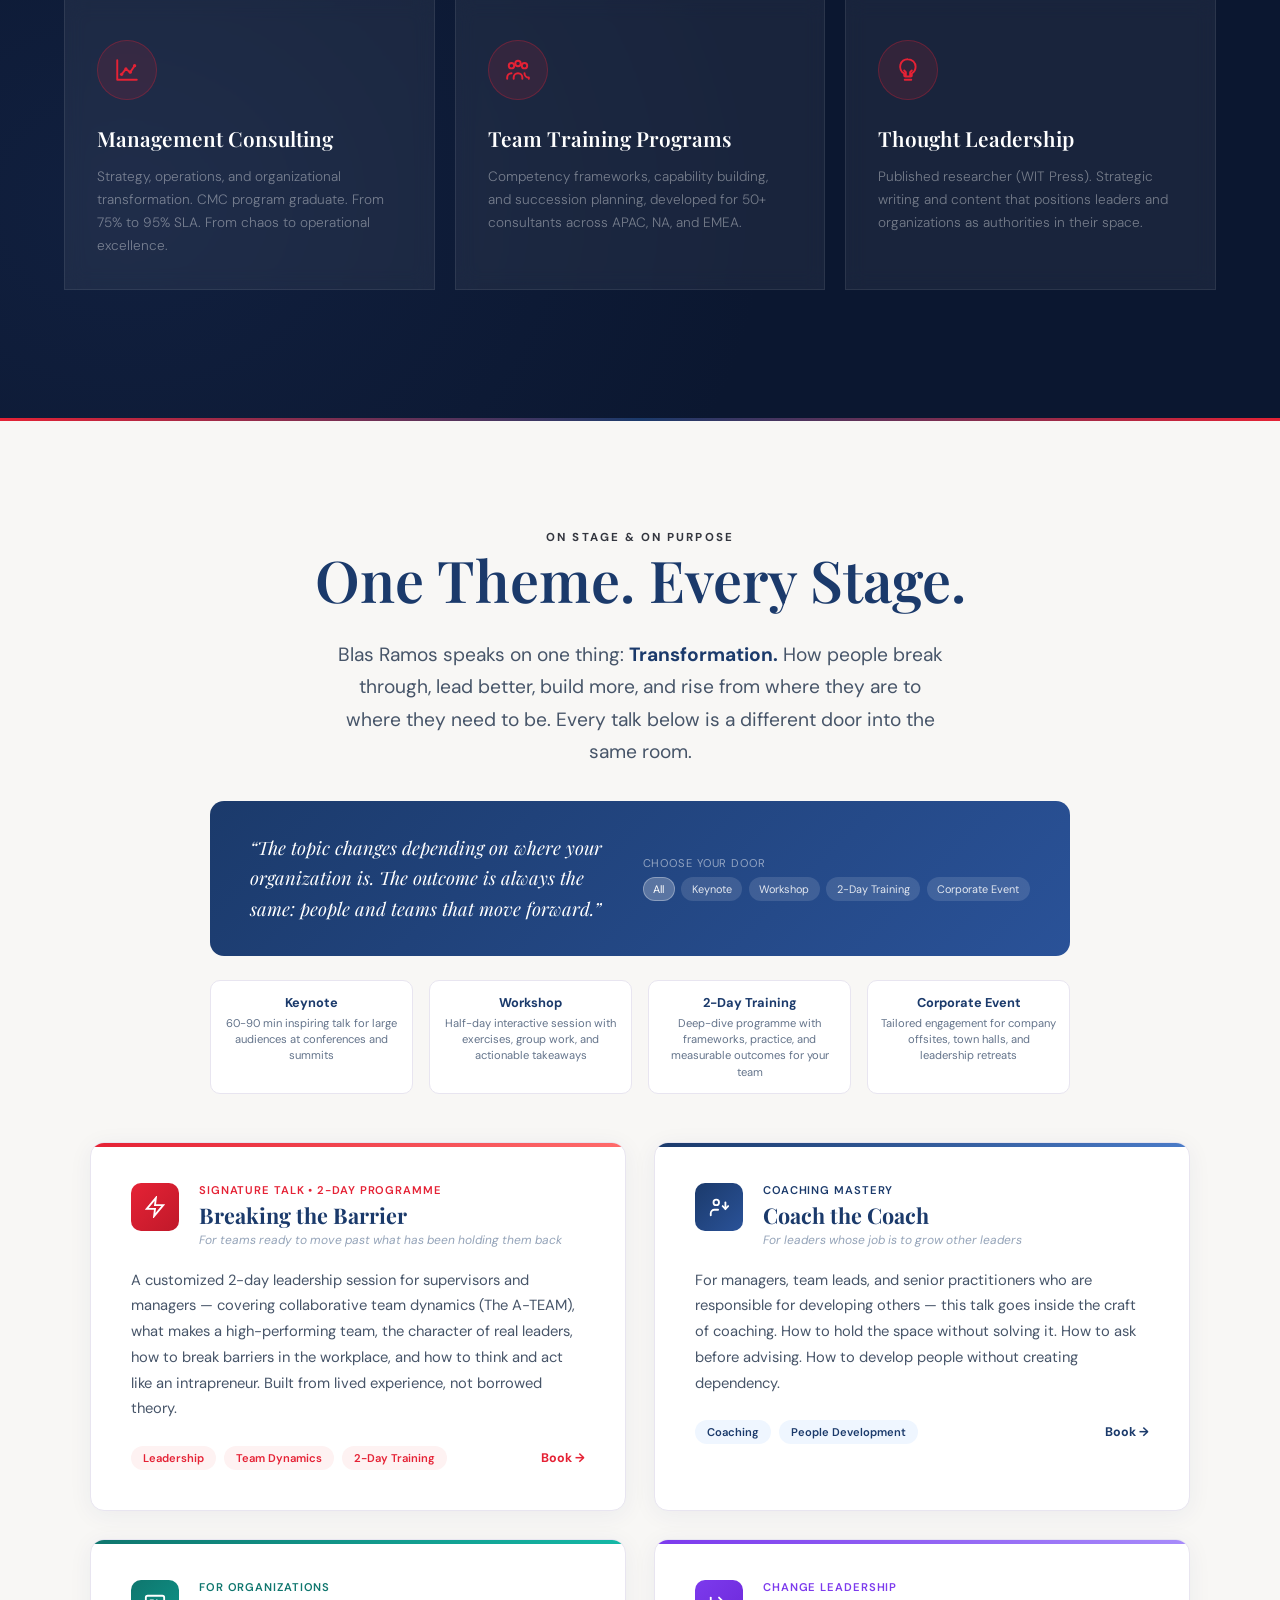
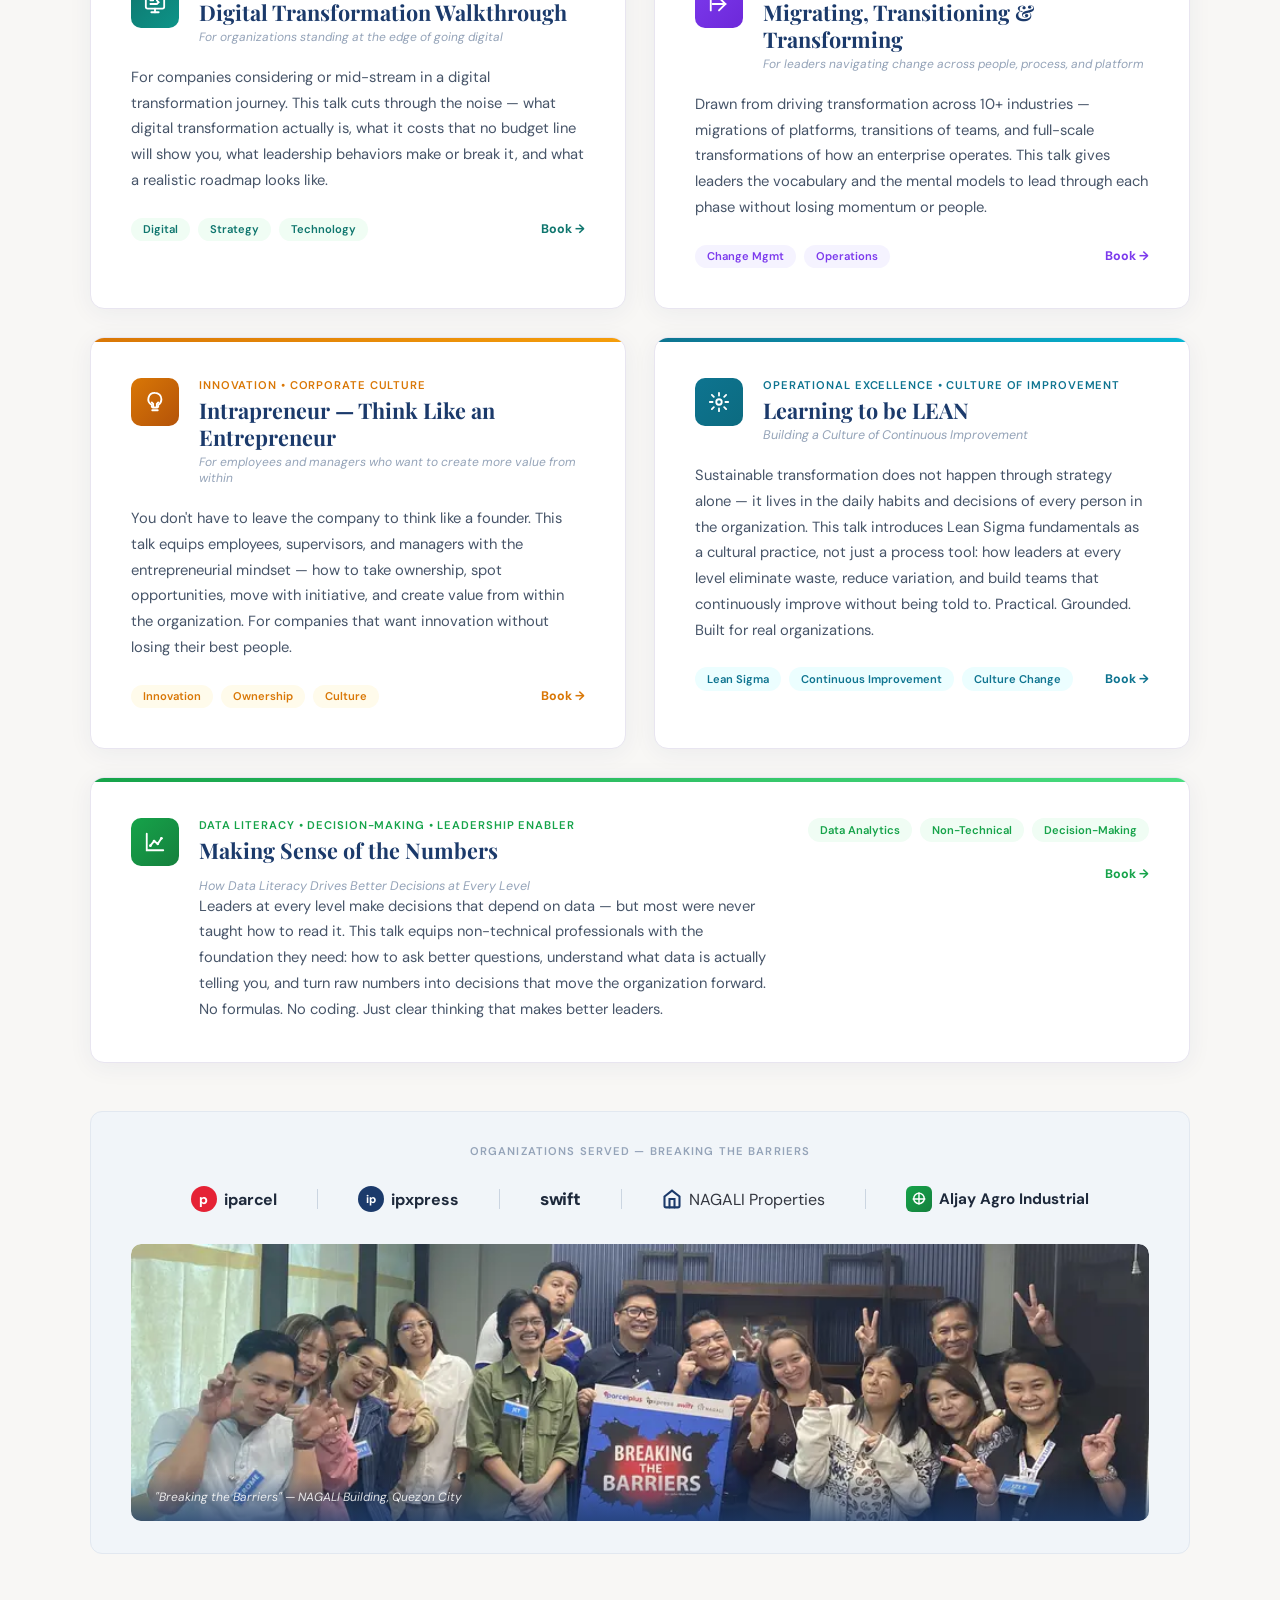
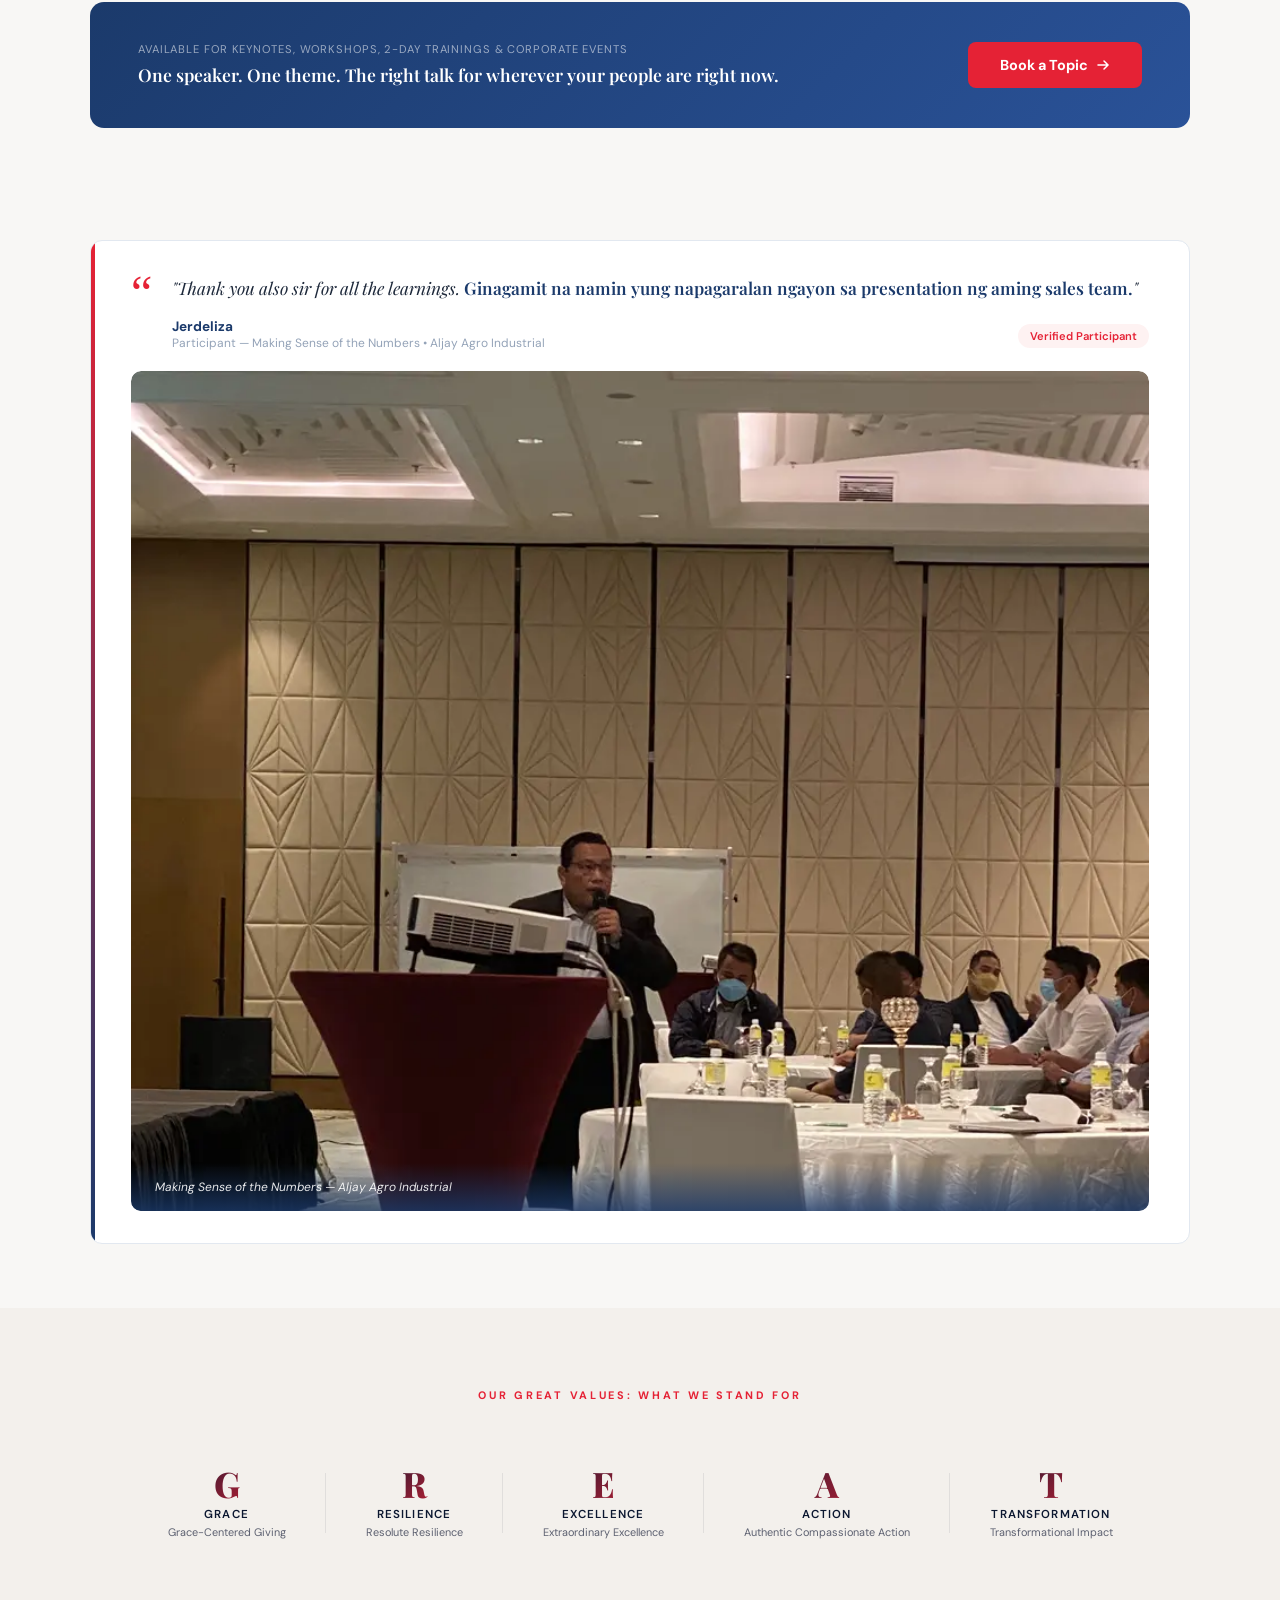
==== commit 69b2f6ae: "Add visual separator between venture stats and career track record stats Red left-border divider + t" ====
--- a/index.html
+++ b/index.html
@@ -1067,6 +1067,21 @@
 
   .impact-item:last-child { border-right: none; }
   .impact-item:hover { background: rgba(229, 34, 53, 0.06); }
+
+  .impact-group-break {
+    border-left: 2px solid rgba(229, 34, 53, 0.4) !important;
+    position: relative;
+  }
+  .impact-group-label {
+    font-family: 'DM Sans', sans-serif;
+    font-size: 0.58rem;
+    font-weight: 700;
+    letter-spacing: 0.16em;
+    text-transform: uppercase;
+    color: rgba(255,255,255,0.28);
+    margin-bottom: 0.5rem;
+    display: block;
+  }
 
   .impact-num {
     font-family: 'Playfair Display', serif;
@@ -3016,11 +3031,11 @@
   </div>
   <!-- IMPACT NUMBERS -->
   <div class="impact-strip">
-    <div class="impact-item reveal"><div class="impact-num">4<span class="red"></span></div><div class="impact-label">SaaS Platforms Live</div></div>
-    <div class="impact-item reveal reveal-delay-1"><div class="impact-num">15<span class="red">+</span></div><div class="impact-label">Platforms In Development</div></div>
-    <div class="impact-item reveal reveal-delay-2"><div class="impact-num">3<span class="red">mo</span></div><div class="impact-label">From Zero to 4 Live Products</div></div>
-    <div class="impact-item reveal reveal-delay-3"><div class="impact-num">30<span class="red">%</span></div><div class="impact-label">Operational Costs Cut</div></div>
-    <div class="impact-item reveal reveal-delay-4"><div class="impact-num">95<span class="red">%</span></div><div class="impact-label">SLA Compliance Achieved</div></div>
+    <div class="impact-item reveal"><span class="impact-group-label">What We Built</span><div class="impact-num">4<span class="red"></span></div><div class="impact-label">SaaS Platforms Live</div></div>
+    <div class="impact-item reveal reveal-delay-1"><span class="impact-group-label">What We Built</span><div class="impact-num">15<span class="red">+</span></div><div class="impact-label">Platforms In Development</div></div>
+    <div class="impact-item reveal reveal-delay-2"><span class="impact-group-label">What We Built</span><div class="impact-num">3<span class="red">mo</span></div><div class="impact-label">From Zero to 4 Live Products</div></div>
+    <div class="impact-item impact-group-break reveal reveal-delay-3"><span class="impact-group-label">Career Track Record</span><div class="impact-num">30<span class="red">%</span></div><div class="impact-label">Operational Costs Cut</div></div>
+    <div class="impact-item reveal reveal-delay-4"><span class="impact-group-label">Career Track Record</span><div class="impact-num">95<span class="red">%</span></div><div class="impact-label">SLA Compliance Achieved</div></div>
   </div>
 </section>
 
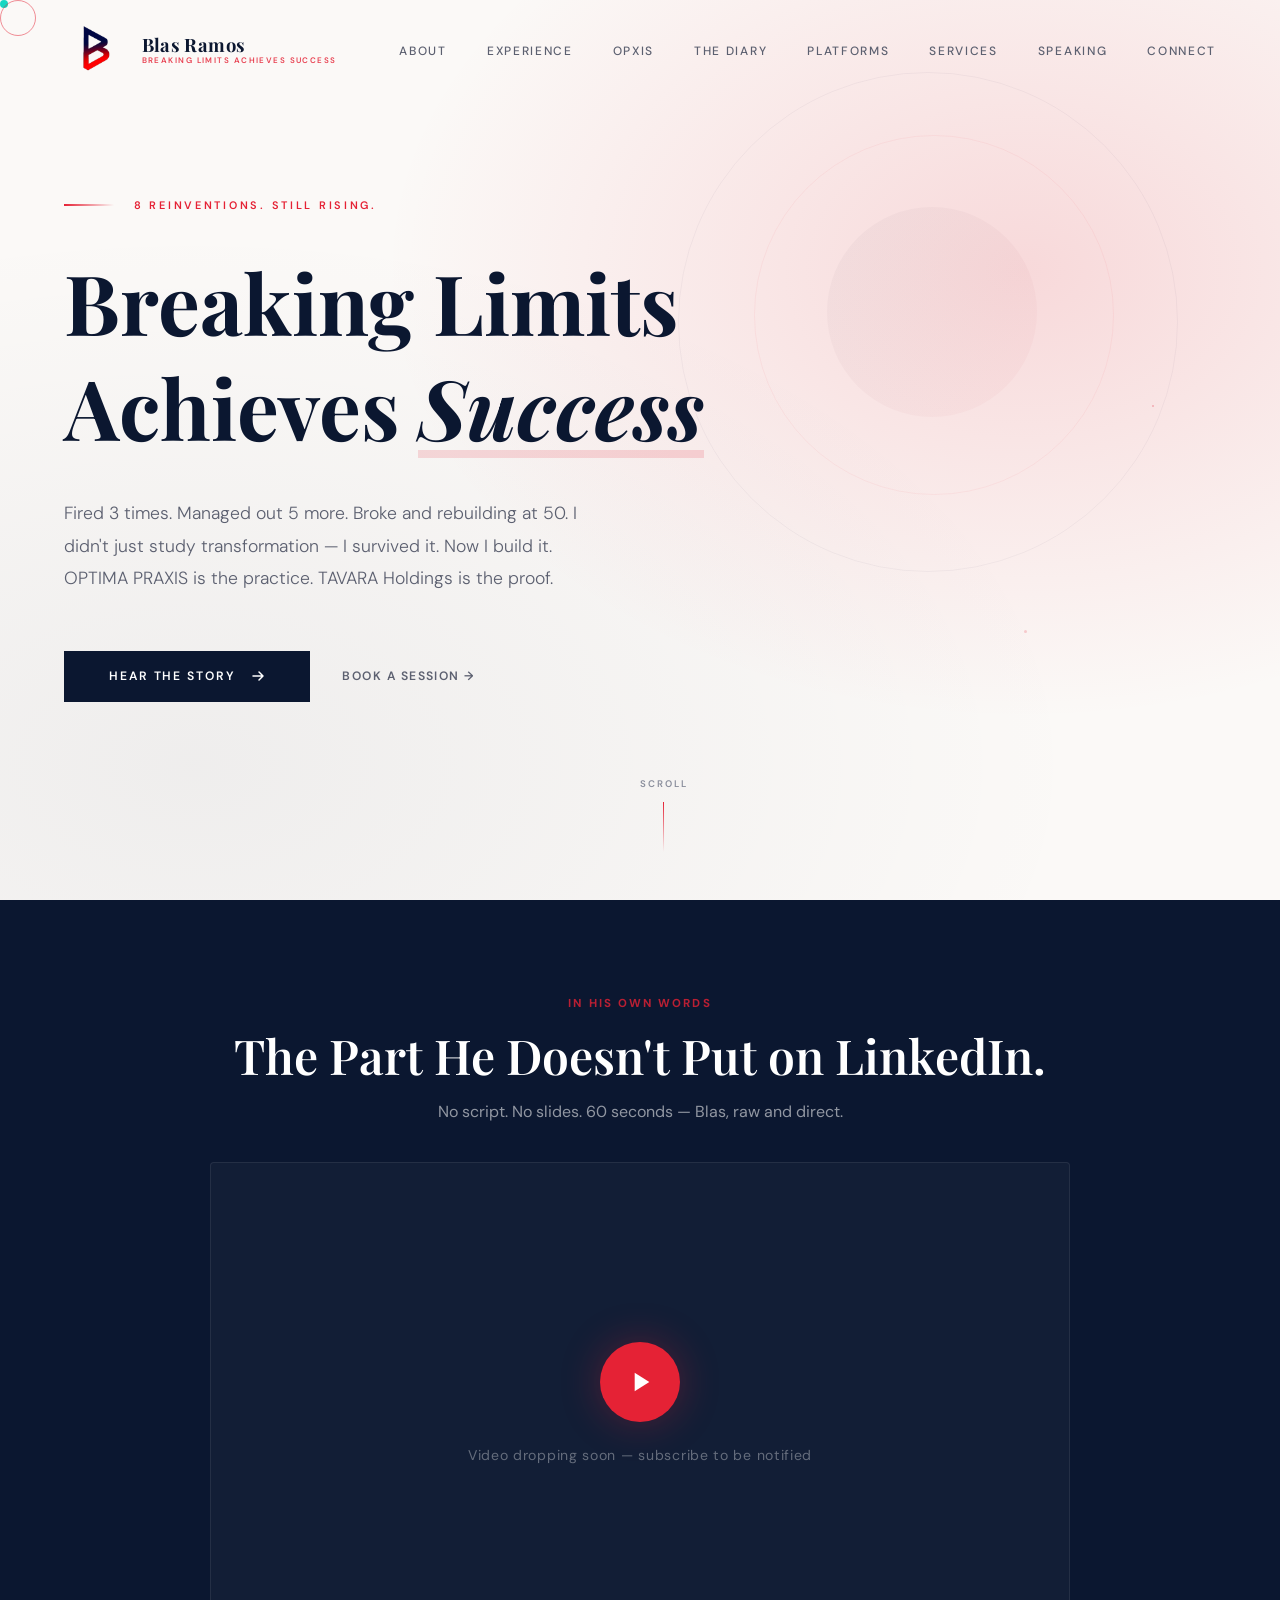
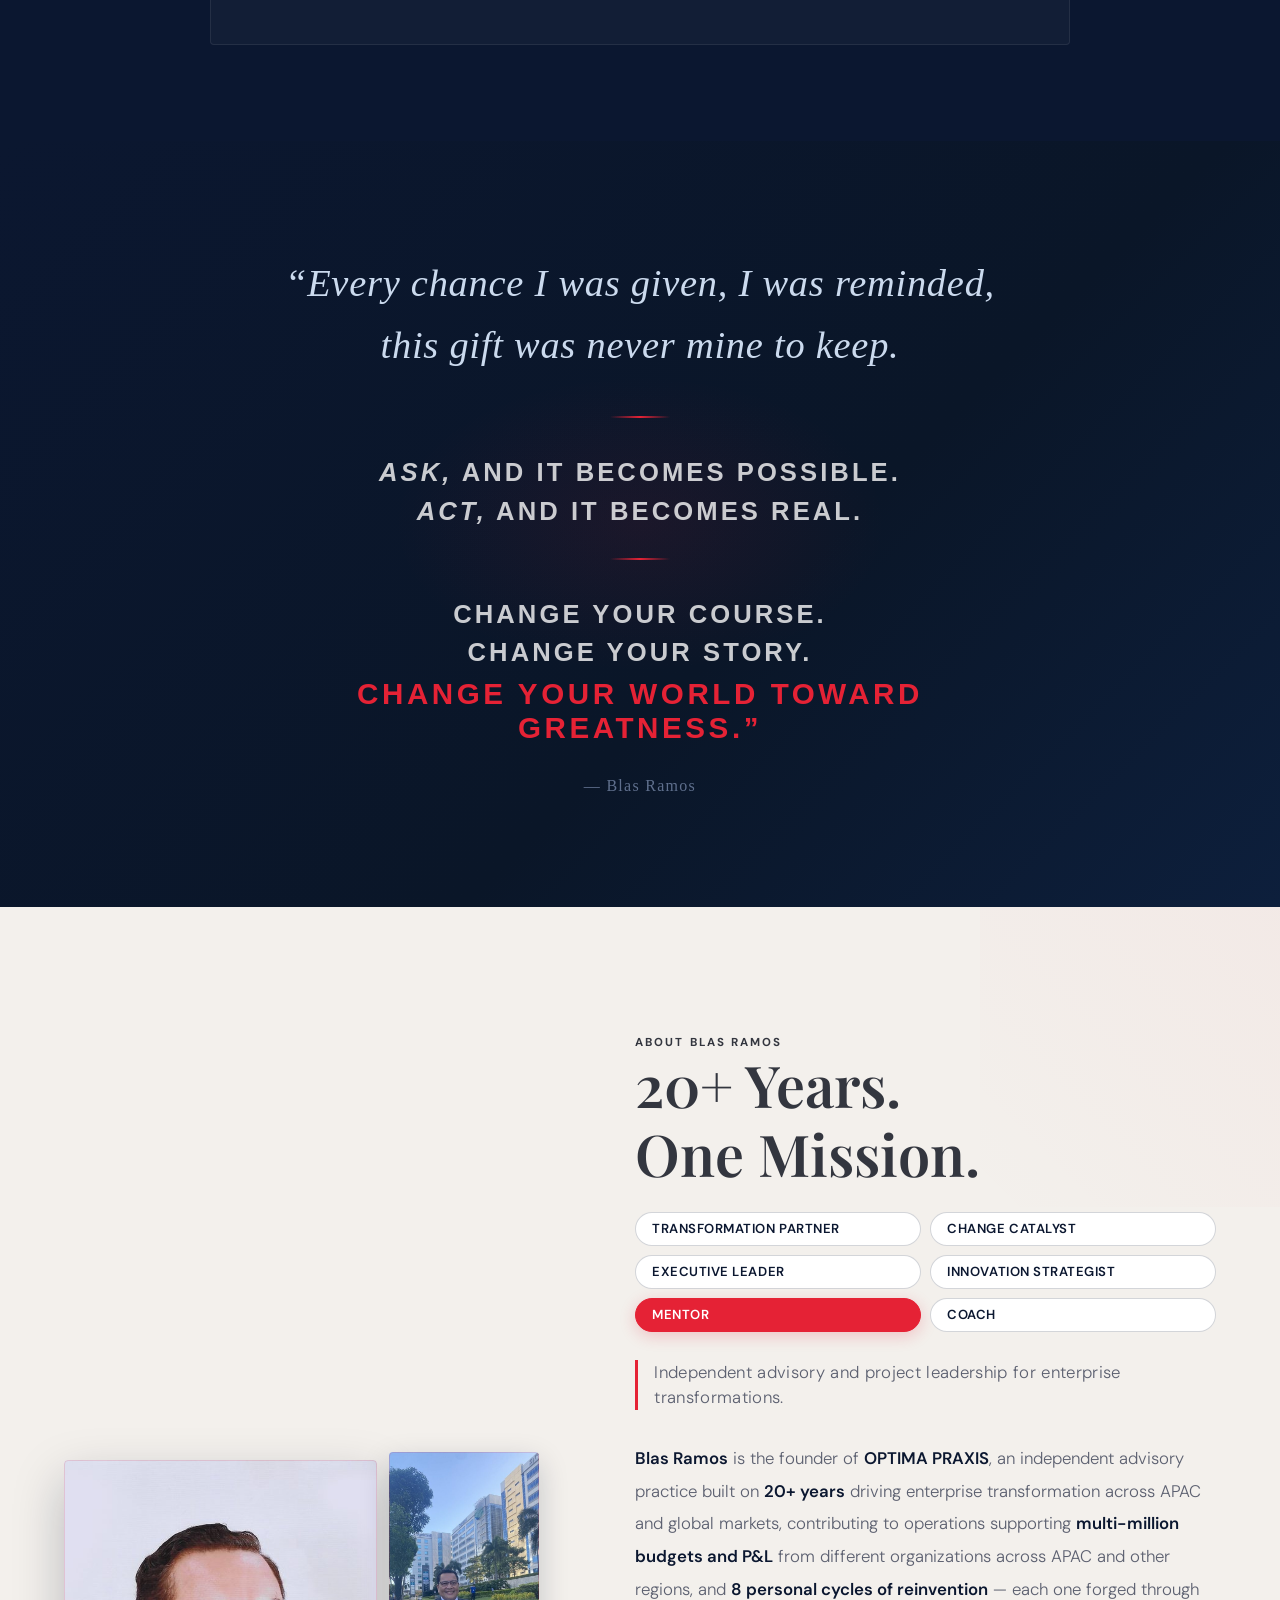
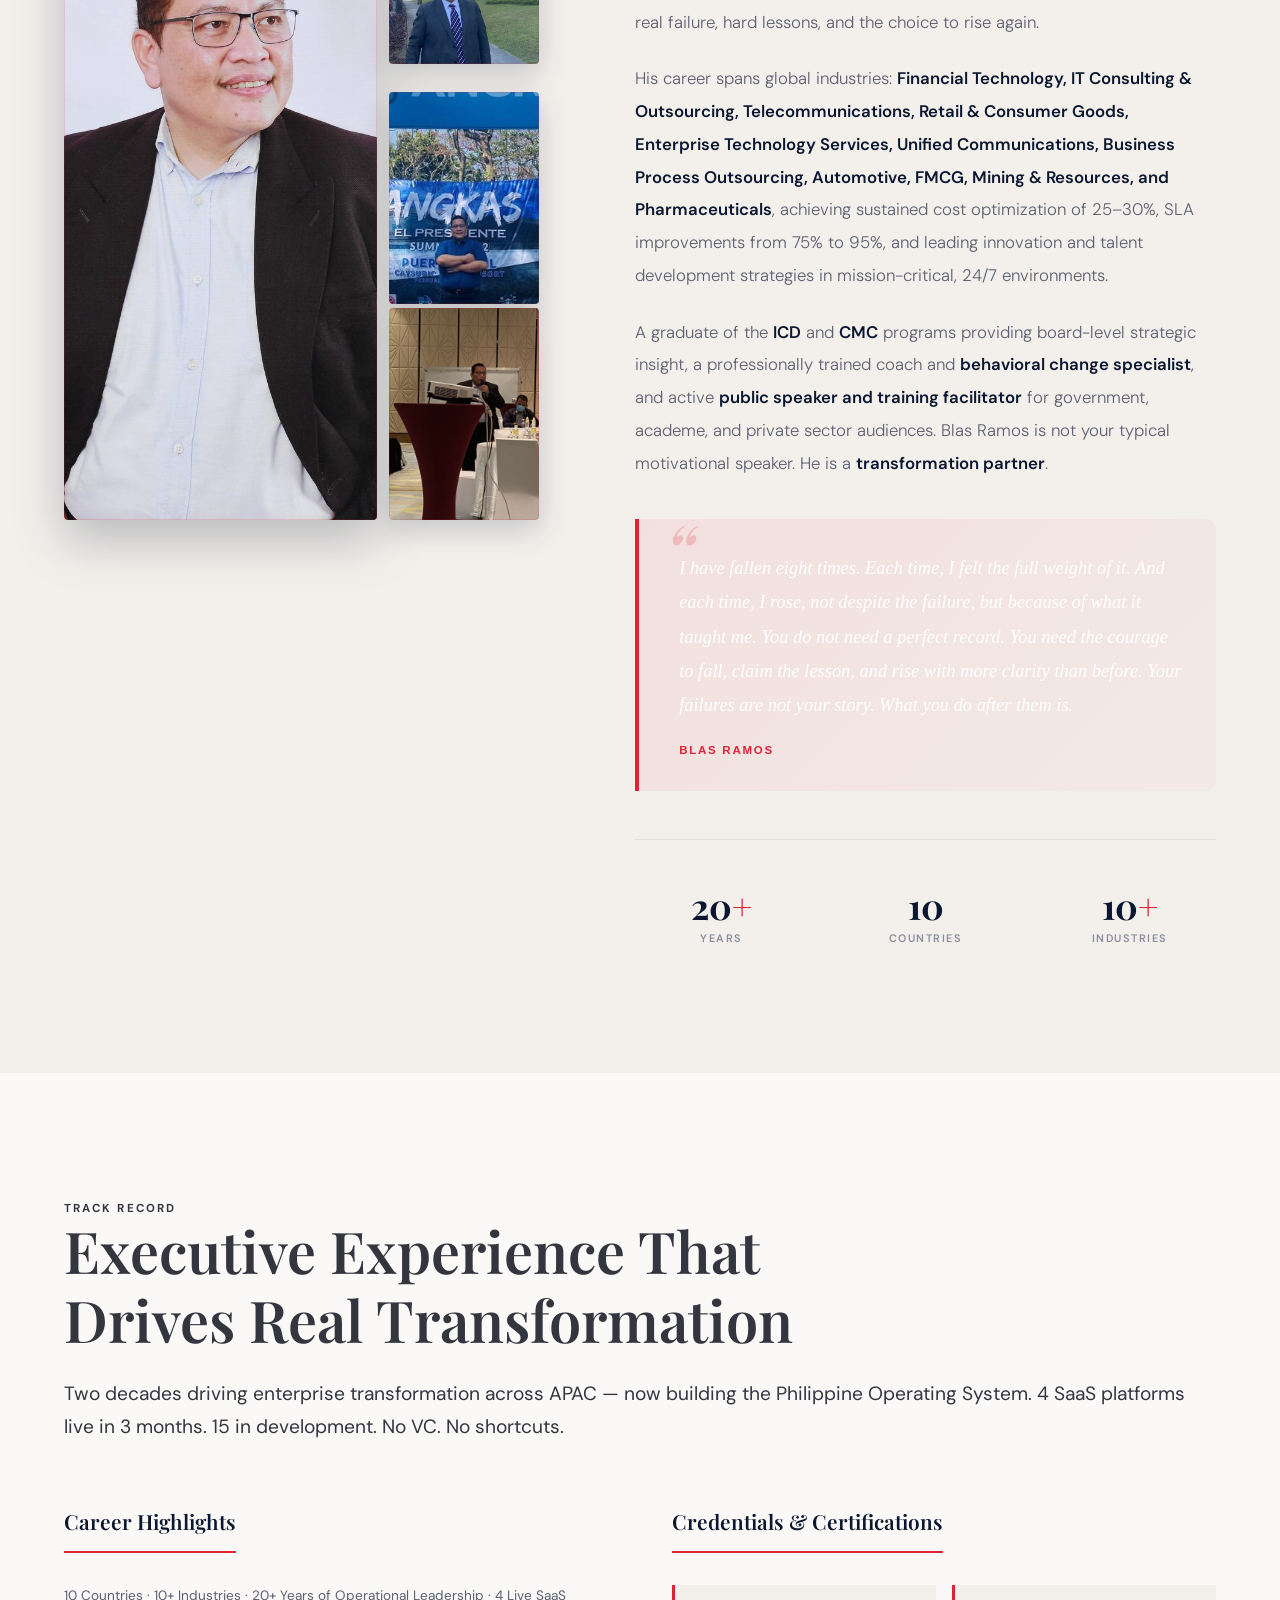
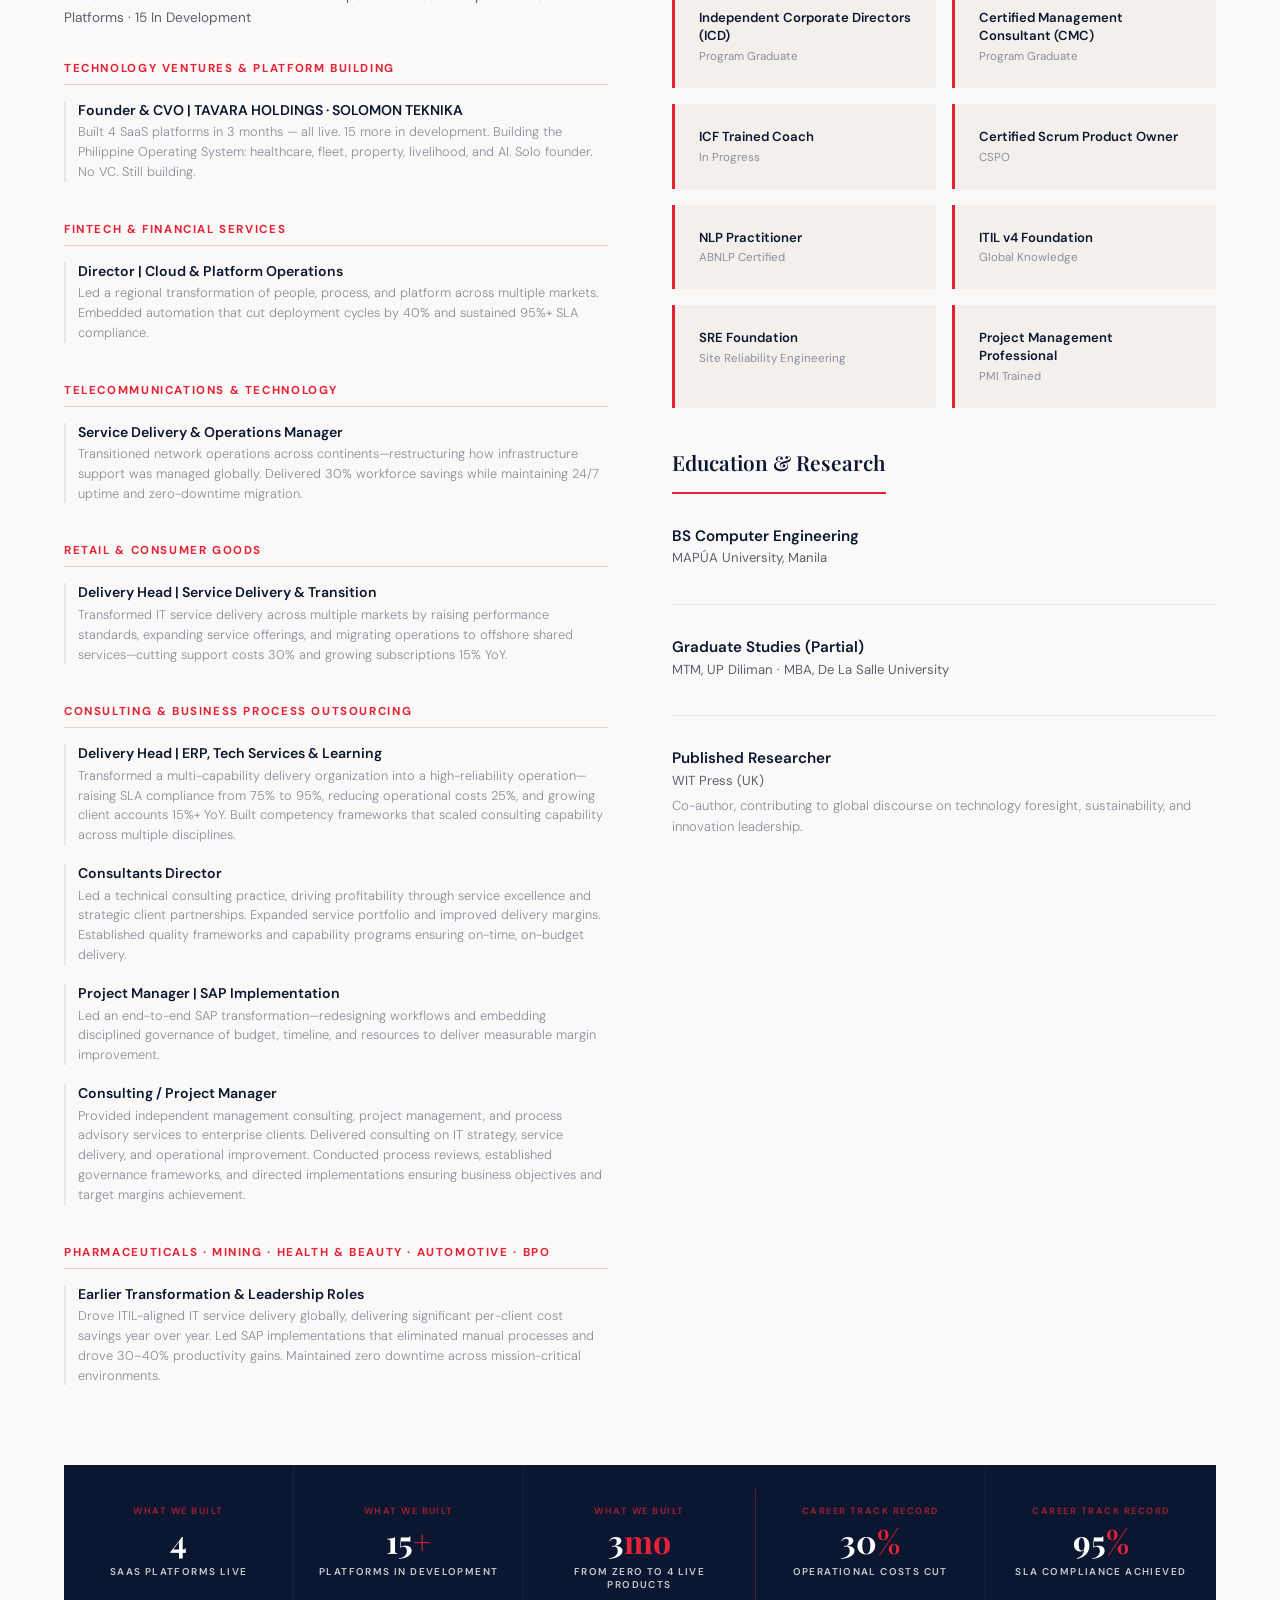
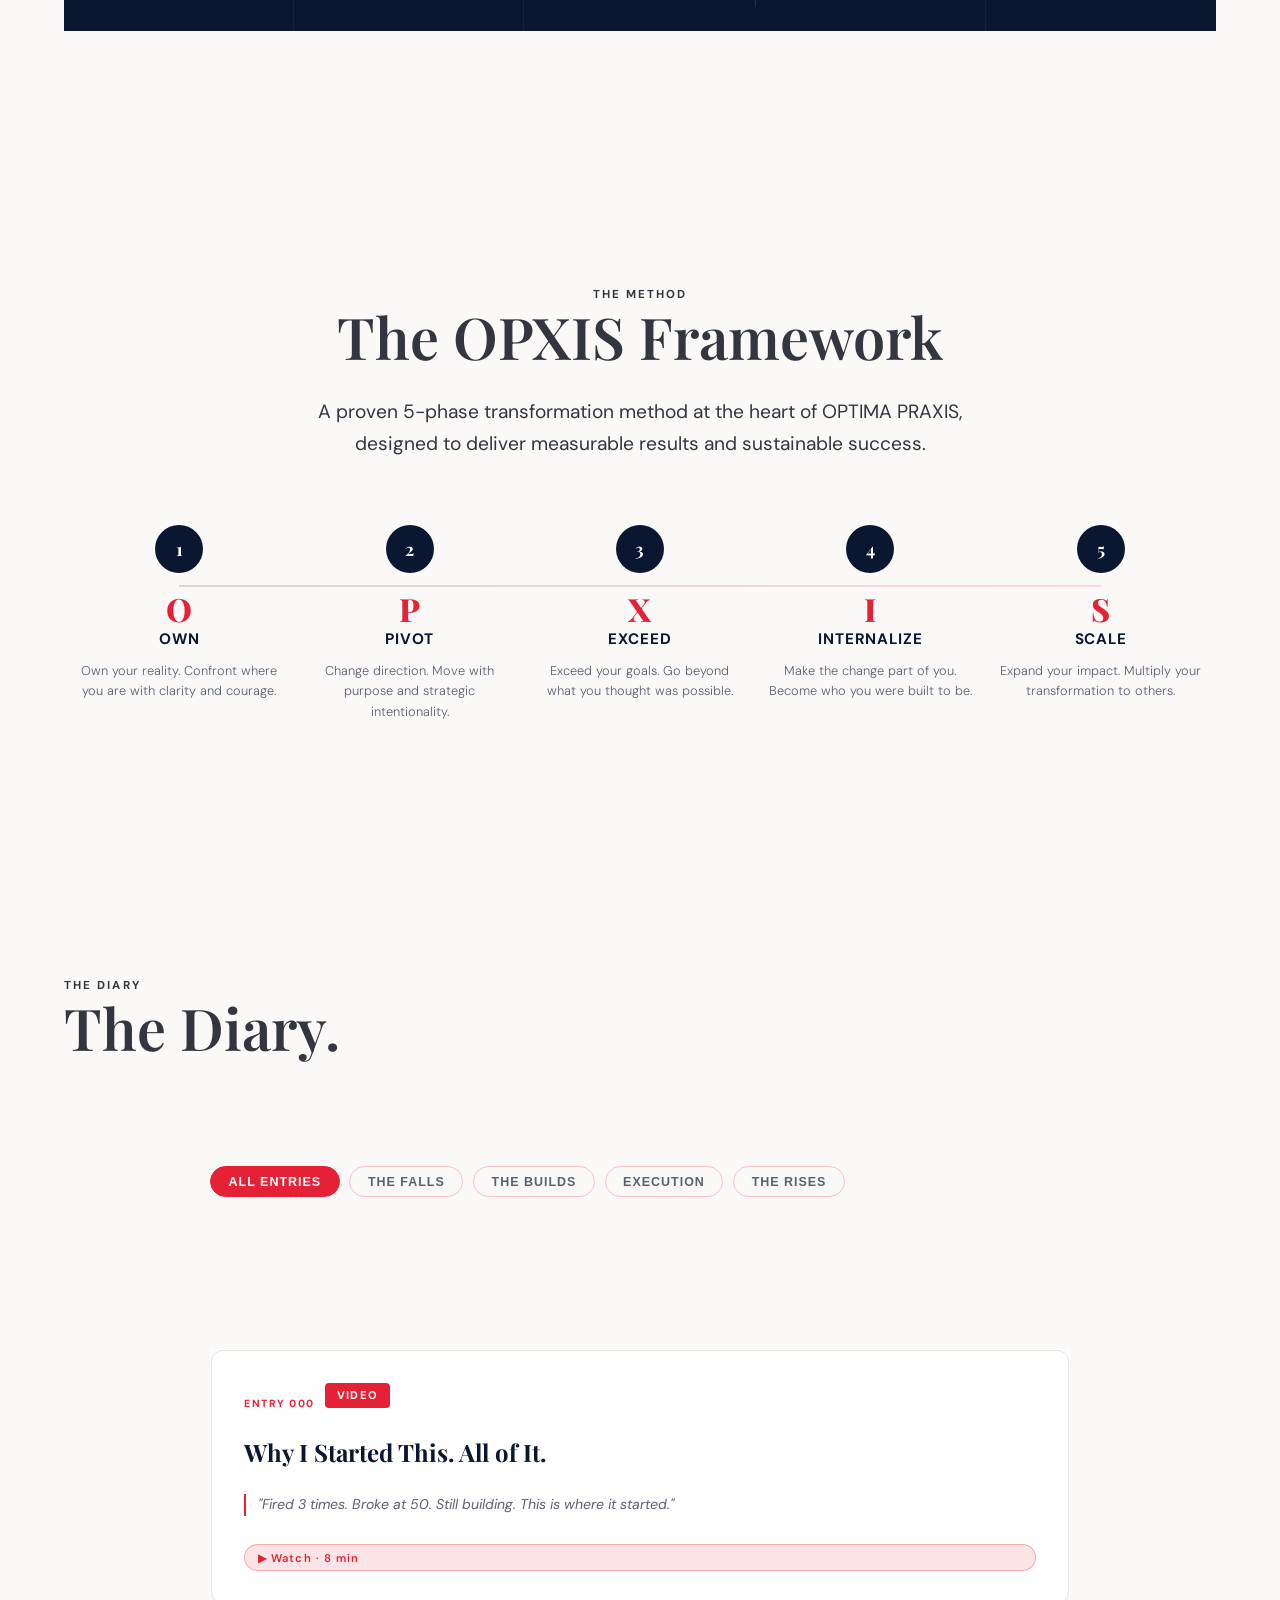
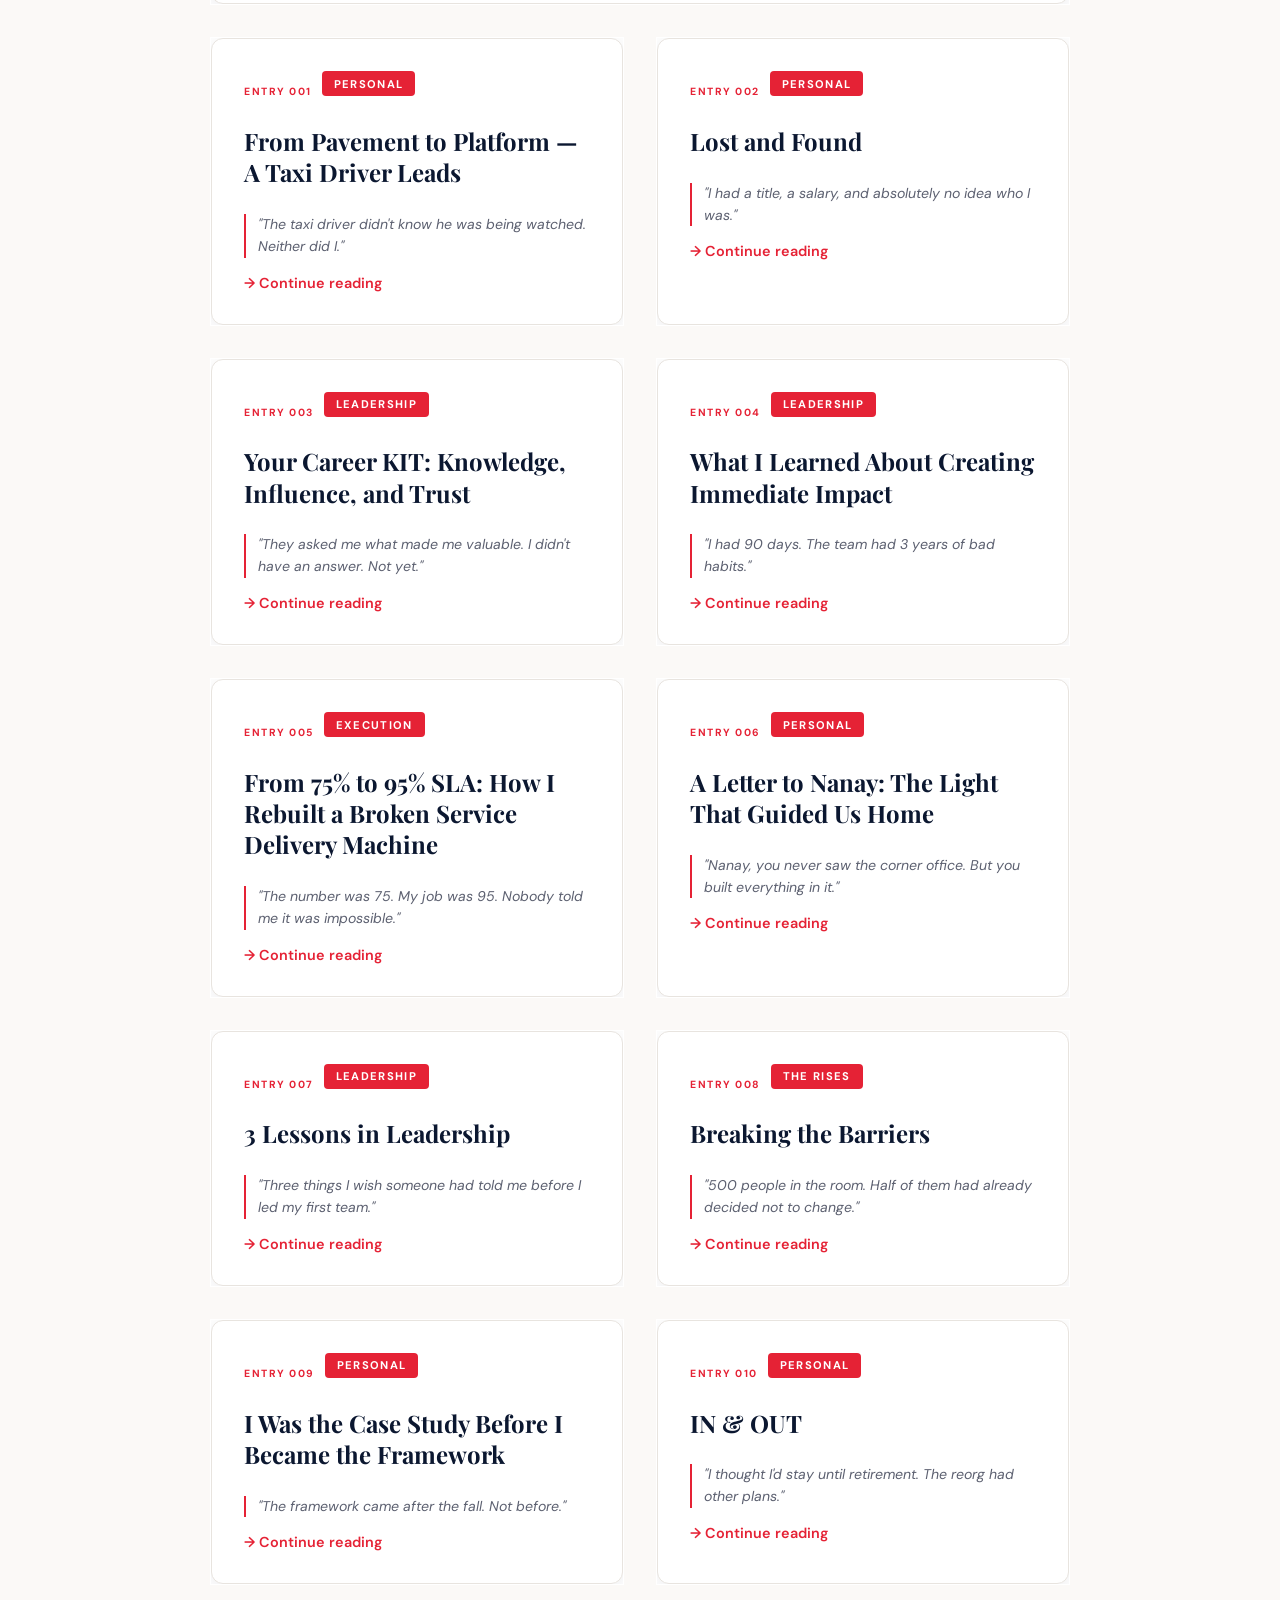
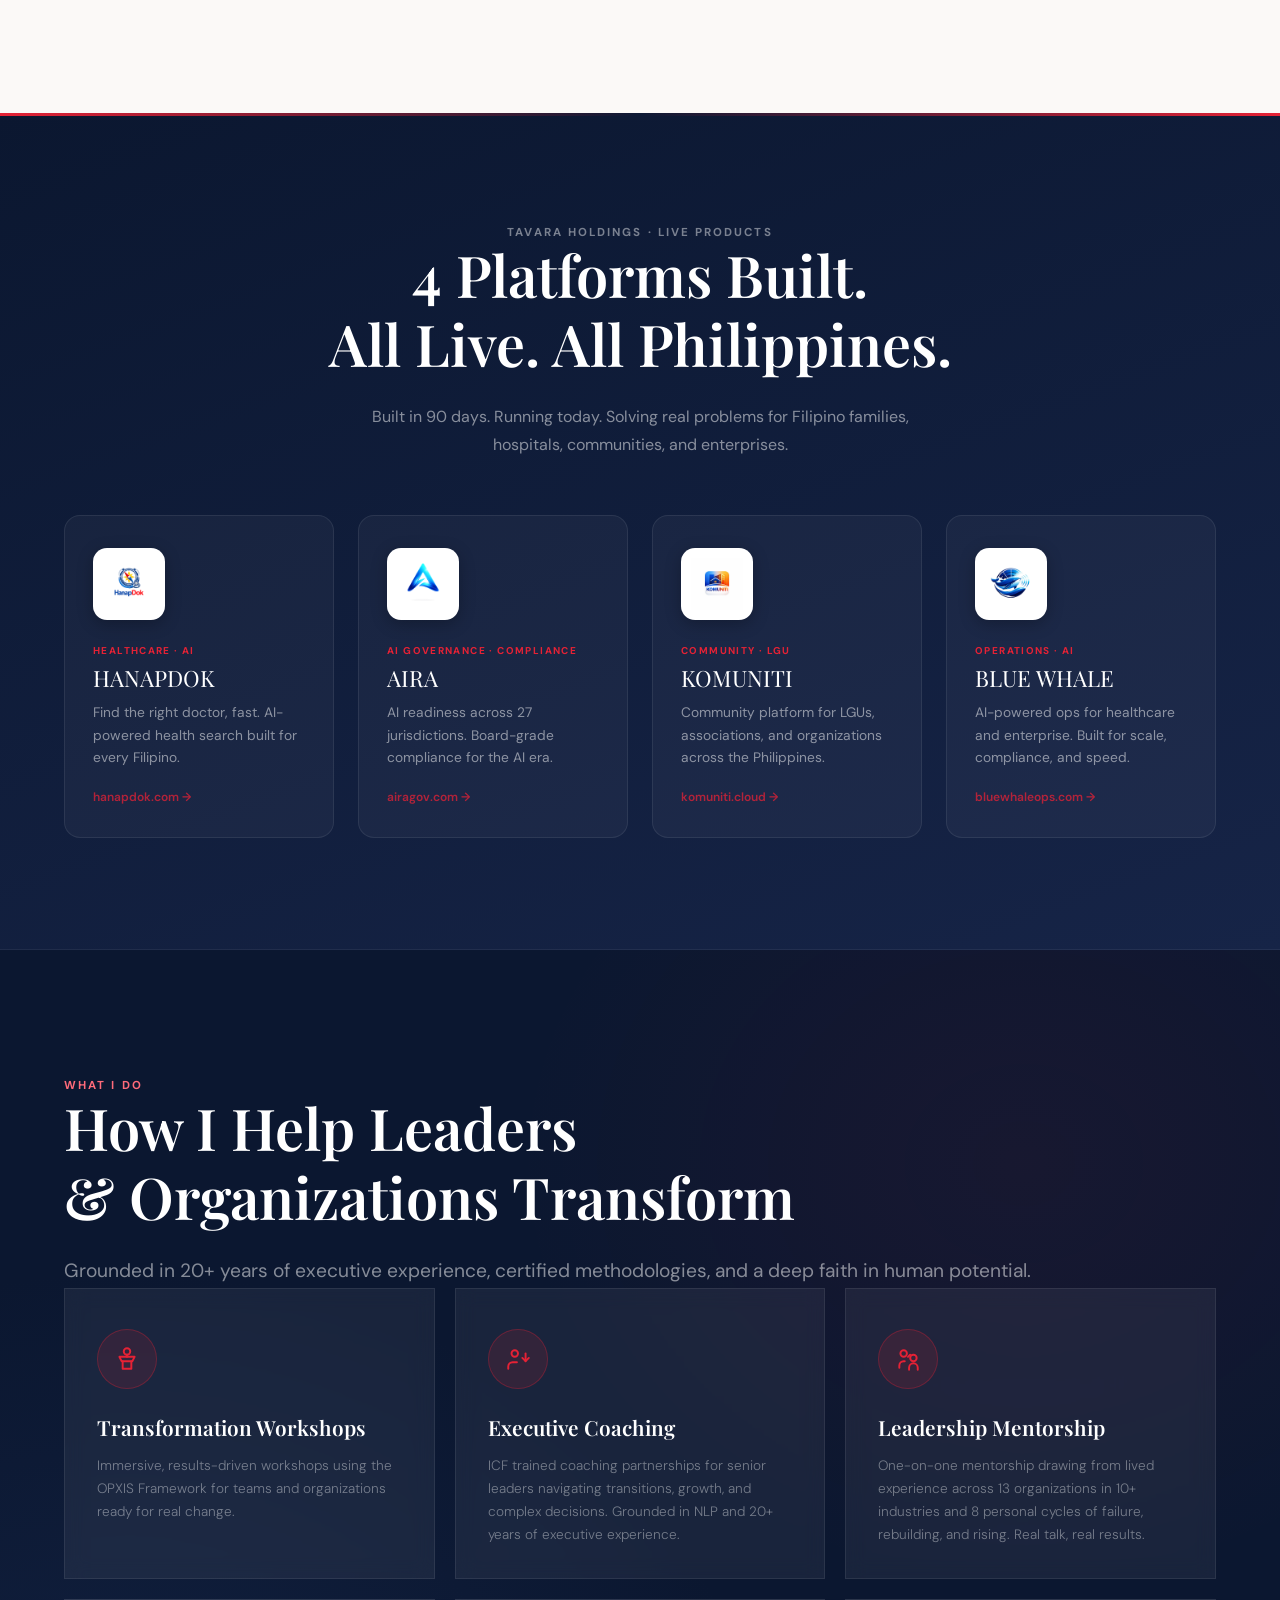
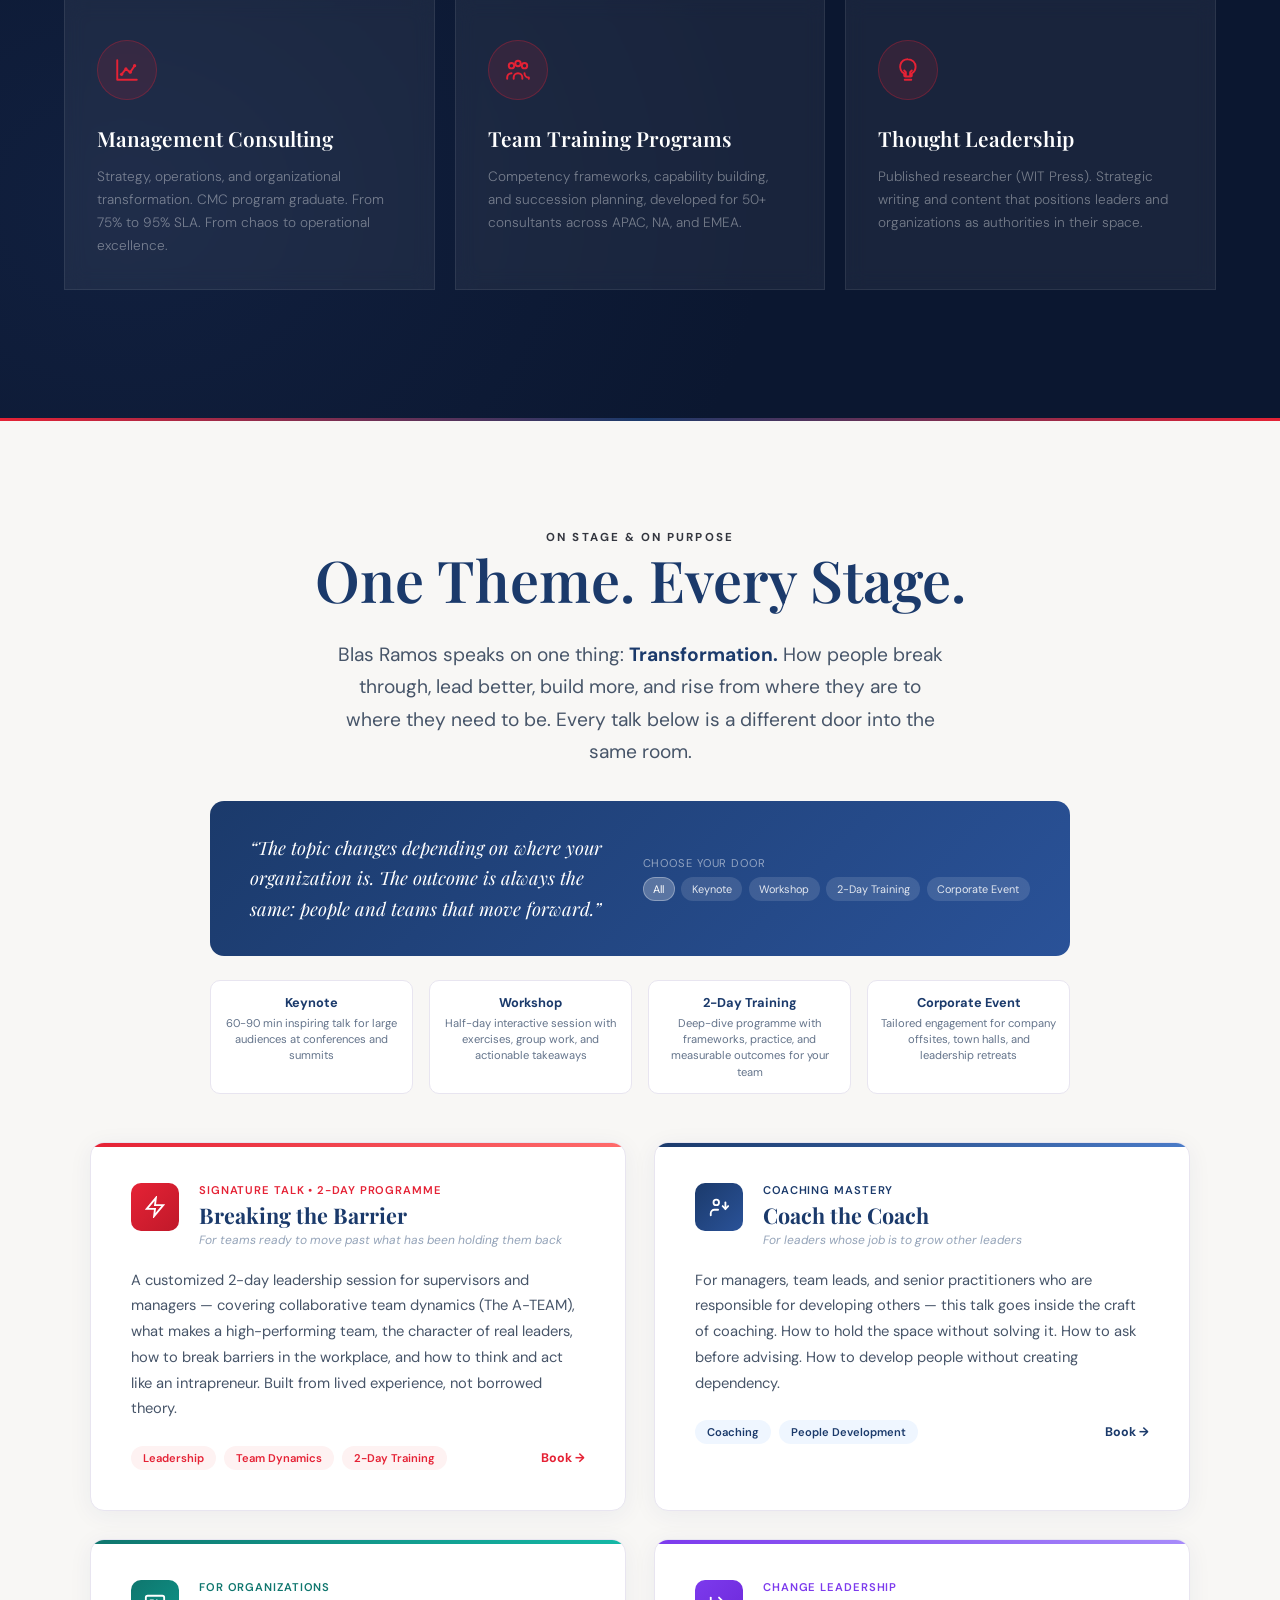
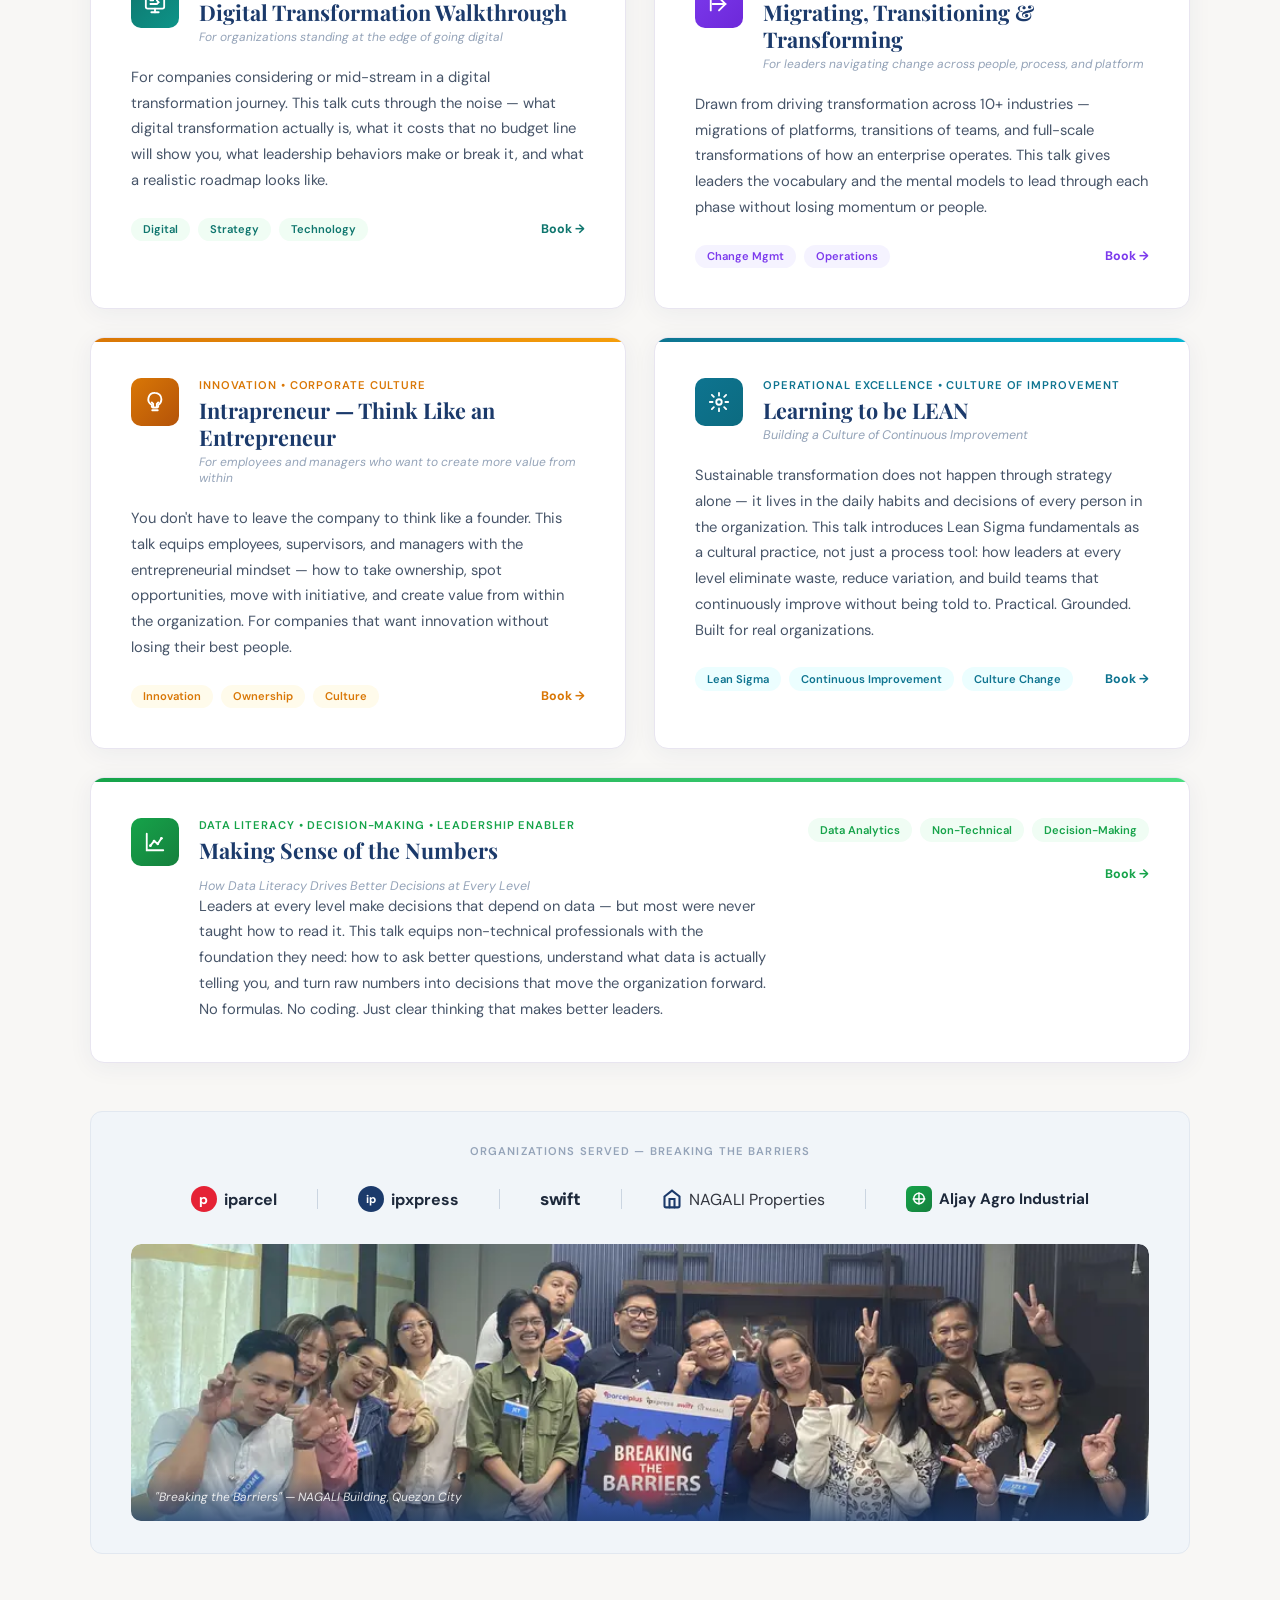
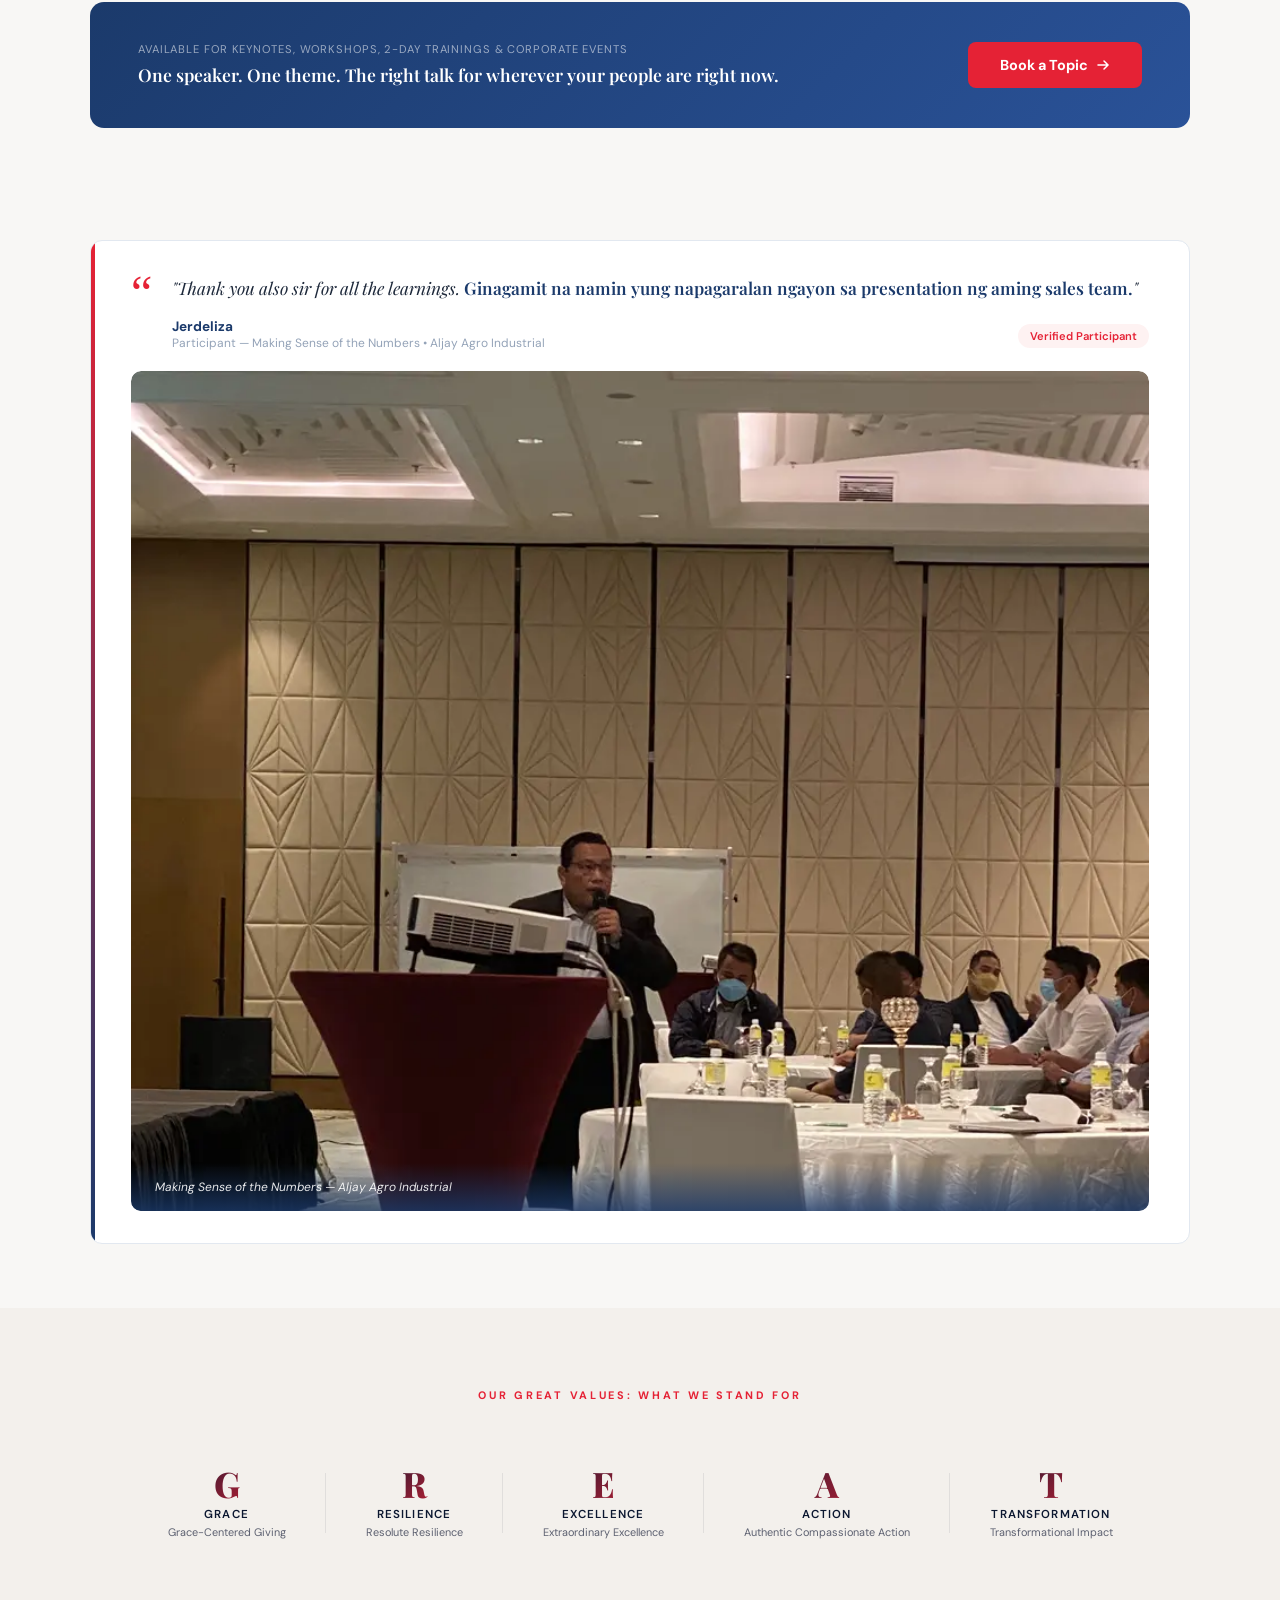
==== commit 5244c2e2: "Stats bar: clear visual separation between venture stats (3) and career stats (2) Two distinct group" ====
--- a/index.html
+++ b/index.html
@@ -1052,10 +1052,24 @@
   /* Impact numbers strip */
   .impact-strip {
     display: grid;
-    grid-template-columns: repeat(5, 1fr);
+    grid-template-columns: 3fr 1px 2fr;
     gap: 0;
     background: var(--navy);
     margin-top: 5rem;
+  }
+
+  .impact-group {
+    display: grid;
+    gap: 0;
+  }
+  .impact-group-a { grid-template-columns: repeat(3, 1fr); }
+  .impact-group-b { grid-template-columns: repeat(2, 1fr); }
+
+  .impact-divider {
+    background: rgba(229, 34, 53, 0.35);
+    width: 1px;
+    align-self: stretch;
+    margin: 1.5rem 0;
   }
 
   .impact-item {
@@ -1068,17 +1082,13 @@
   .impact-item:last-child { border-right: none; }
   .impact-item:hover { background: rgba(229, 34, 53, 0.06); }
 
-  .impact-group-break {
-    border-left: 2px solid rgba(229, 34, 53, 0.4) !important;
-    position: relative;
-  }
   .impact-group-label {
     font-family: 'DM Sans', sans-serif;
     font-size: 0.58rem;
     font-weight: 700;
     letter-spacing: 0.16em;
     text-transform: uppercase;
-    color: rgba(255,255,255,0.28);
+    color: rgba(229, 34, 53, 0.65);
     margin-bottom: 0.5rem;
     display: block;
   }
@@ -3031,11 +3041,16 @@
   </div>
   <!-- IMPACT NUMBERS -->
   <div class="impact-strip">
-    <div class="impact-item reveal"><span class="impact-group-label">What We Built</span><div class="impact-num">4<span class="red"></span></div><div class="impact-label">SaaS Platforms Live</div></div>
-    <div class="impact-item reveal reveal-delay-1"><span class="impact-group-label">What We Built</span><div class="impact-num">15<span class="red">+</span></div><div class="impact-label">Platforms In Development</div></div>
-    <div class="impact-item reveal reveal-delay-2"><span class="impact-group-label">What We Built</span><div class="impact-num">3<span class="red">mo</span></div><div class="impact-label">From Zero to 4 Live Products</div></div>
-    <div class="impact-item impact-group-break reveal reveal-delay-3"><span class="impact-group-label">Career Track Record</span><div class="impact-num">30<span class="red">%</span></div><div class="impact-label">Operational Costs Cut</div></div>
-    <div class="impact-item reveal reveal-delay-4"><span class="impact-group-label">Career Track Record</span><div class="impact-num">95<span class="red">%</span></div><div class="impact-label">SLA Compliance Achieved</div></div>
+    <div class="impact-group impact-group-a">
+      <div class="impact-item reveal"><span class="impact-group-label">What We Built</span><div class="impact-num">4<span class="red"></span></div><div class="impact-label">SaaS Platforms Live</div></div>
+      <div class="impact-item reveal reveal-delay-1"><span class="impact-group-label">What We Built</span><div class="impact-num">15<span class="red">+</span></div><div class="impact-label">Platforms In Development</div></div>
+      <div class="impact-item reveal reveal-delay-2"><span class="impact-group-label">What We Built</span><div class="impact-num">3<span class="red">mo</span></div><div class="impact-label">From Zero to 4 Live Products</div></div>
+    </div>
+    <div class="impact-divider"></div>
+    <div class="impact-group impact-group-b">
+      <div class="impact-item reveal reveal-delay-3"><span class="impact-group-label">Career Track Record</span><div class="impact-num">30<span class="red">%</span></div><div class="impact-label">Operational Costs Cut</div></div>
+      <div class="impact-item reveal reveal-delay-4"><span class="impact-group-label">Career Track Record</span><div class="impact-num">95<span class="red">%</span></div><div class="impact-label">SLA Compliance Achieved</div></div>
+    </div>
   </div>
 </section>
 
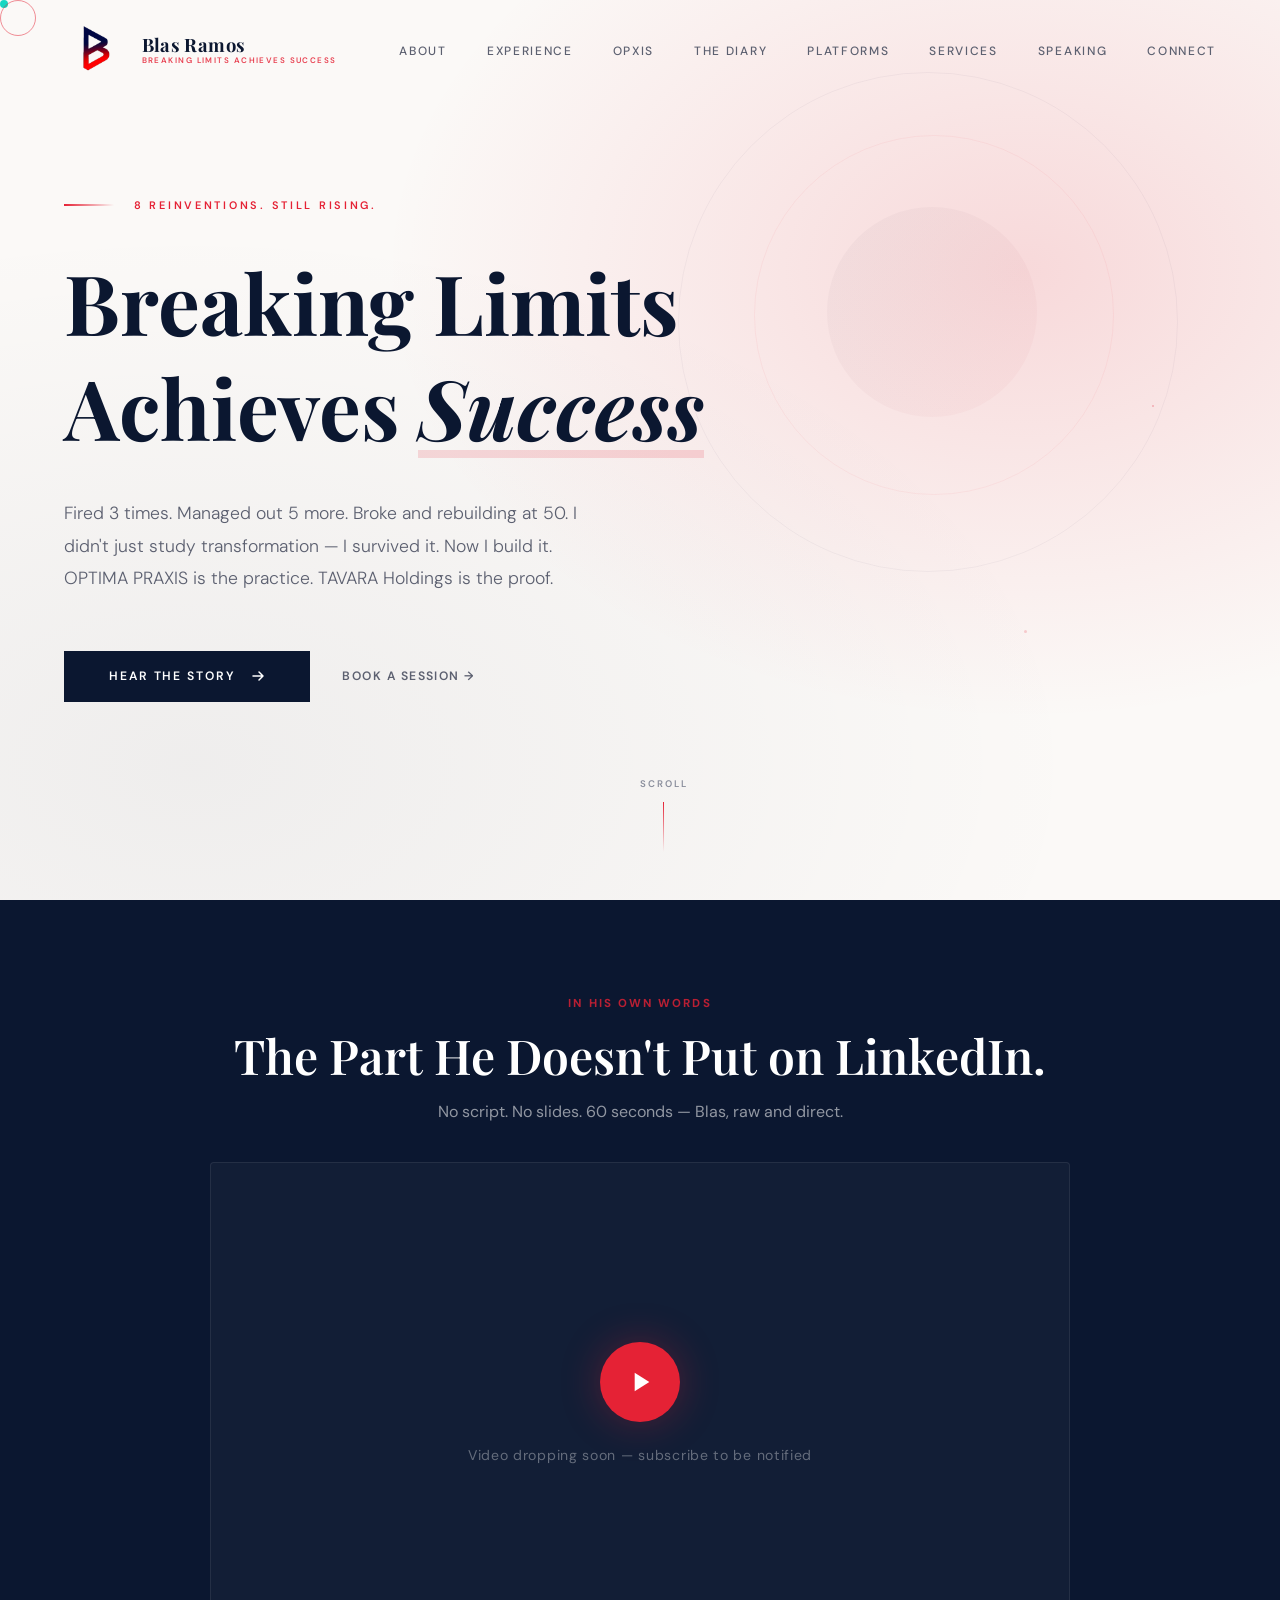
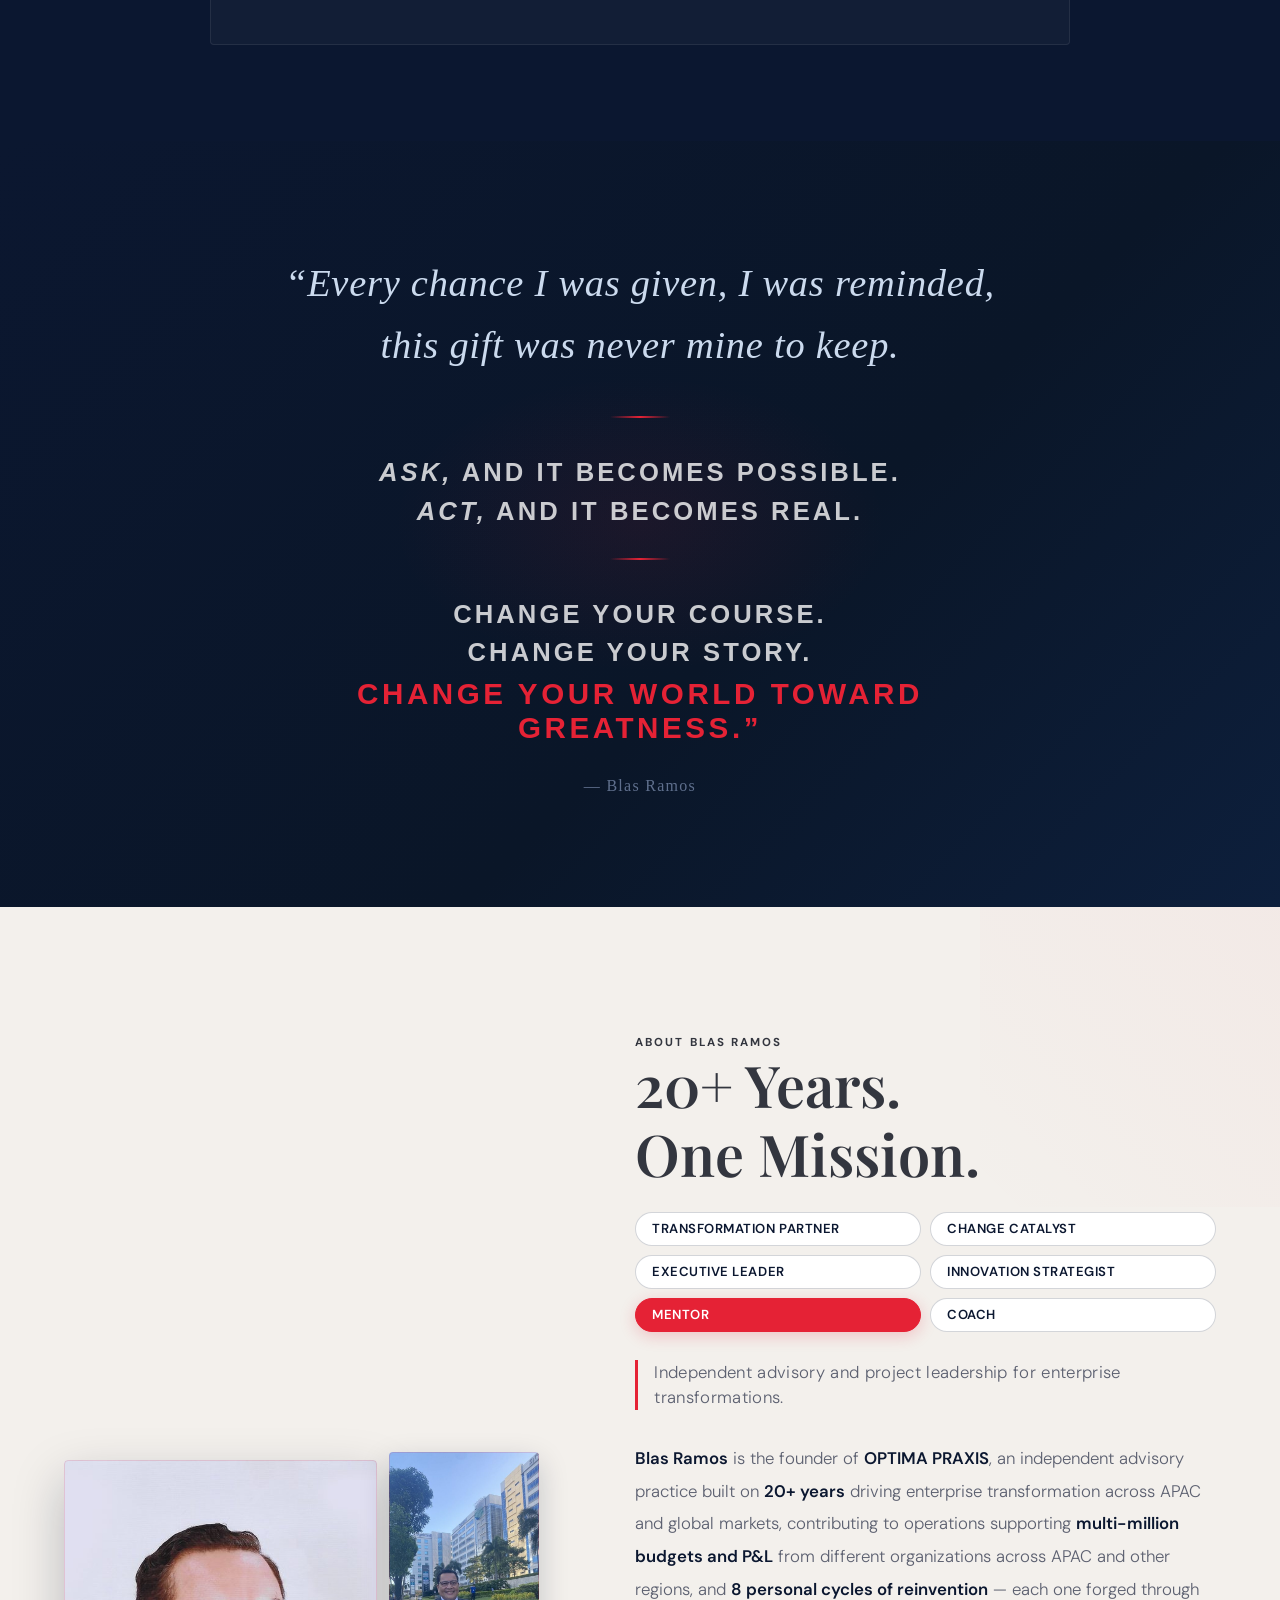
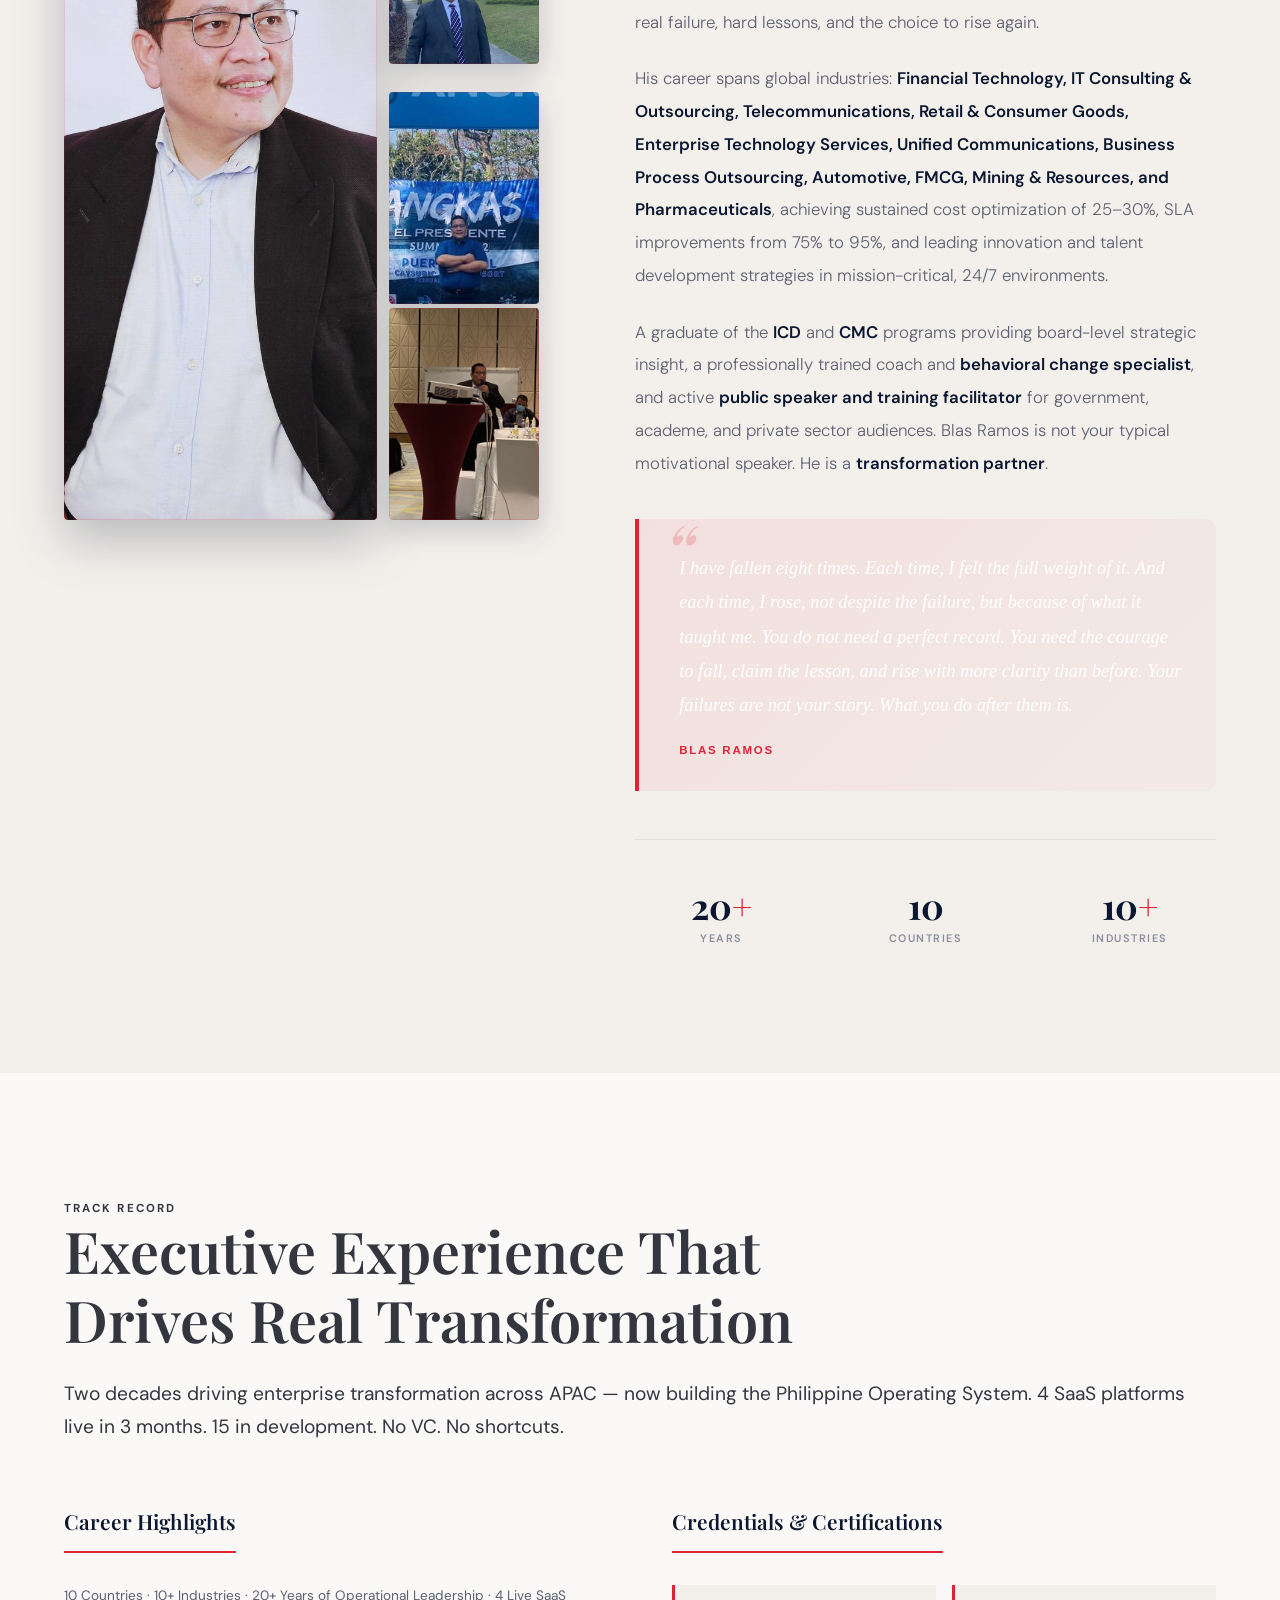
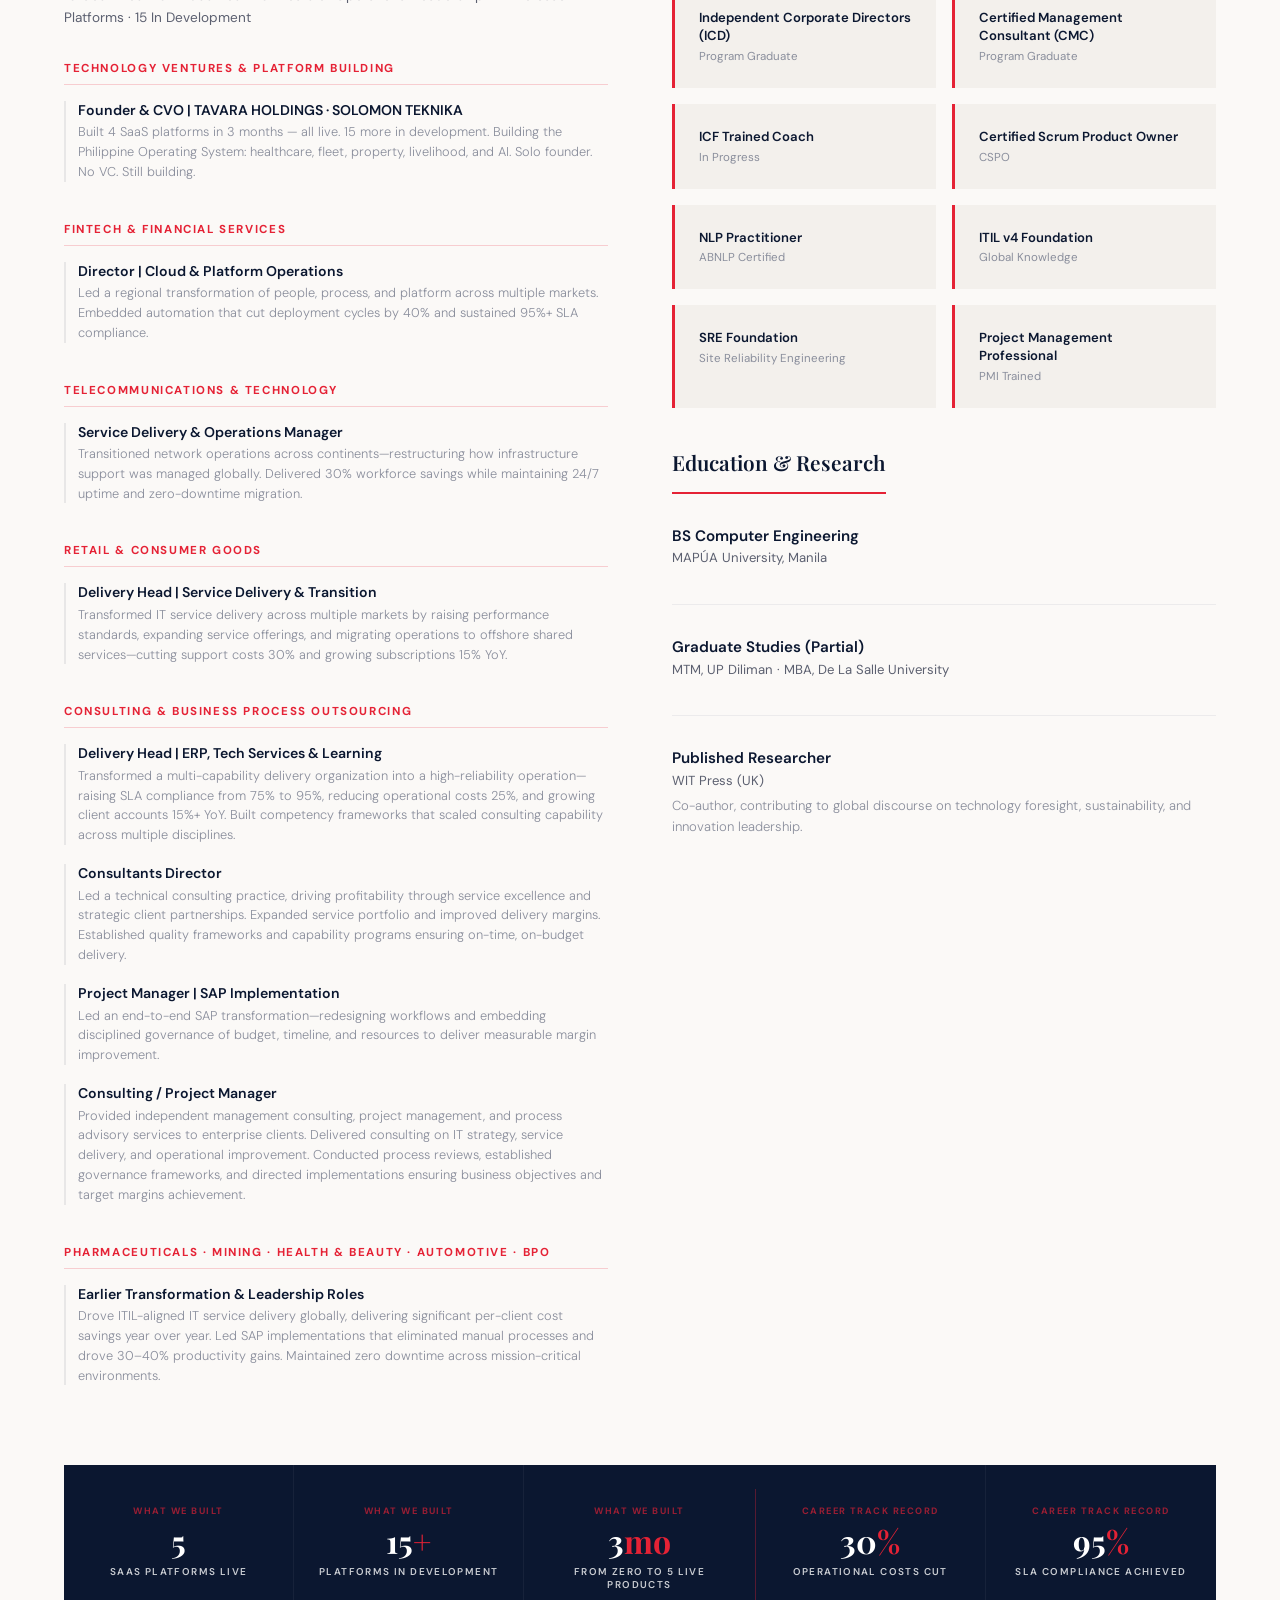
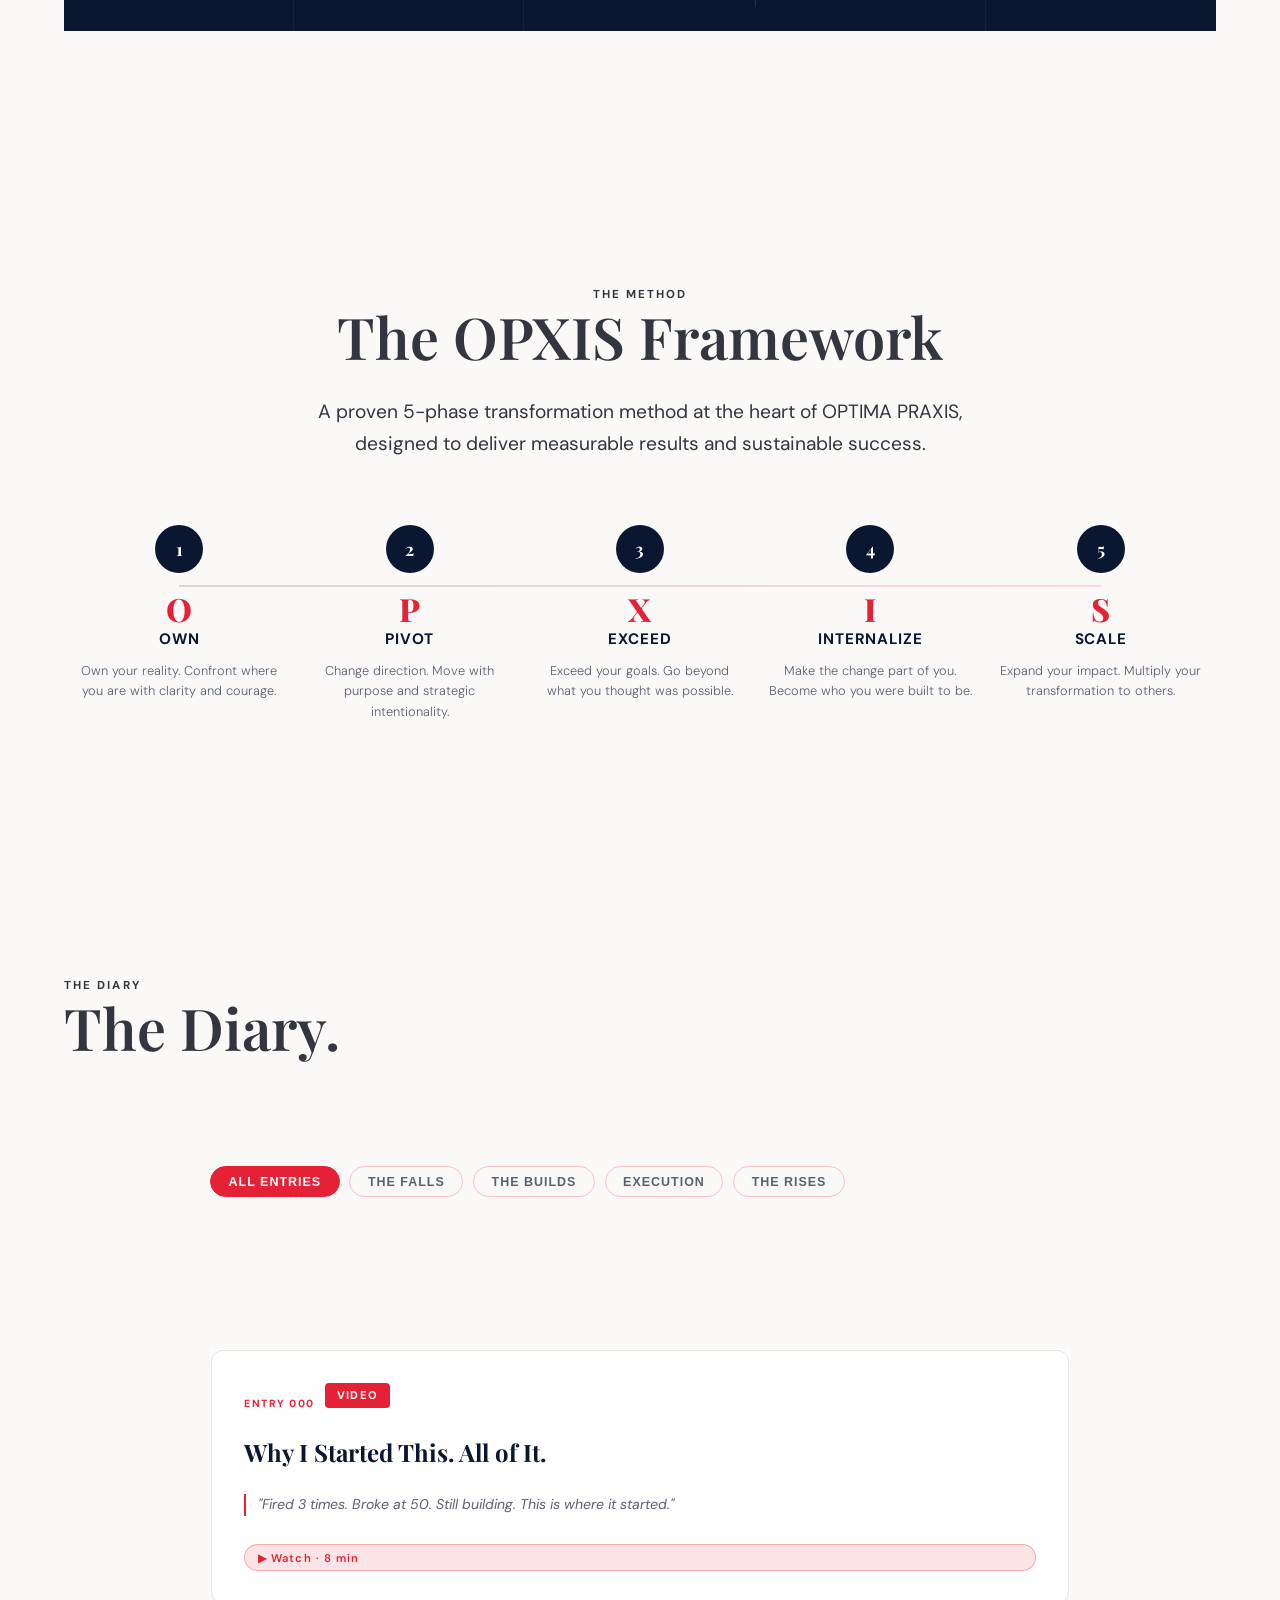
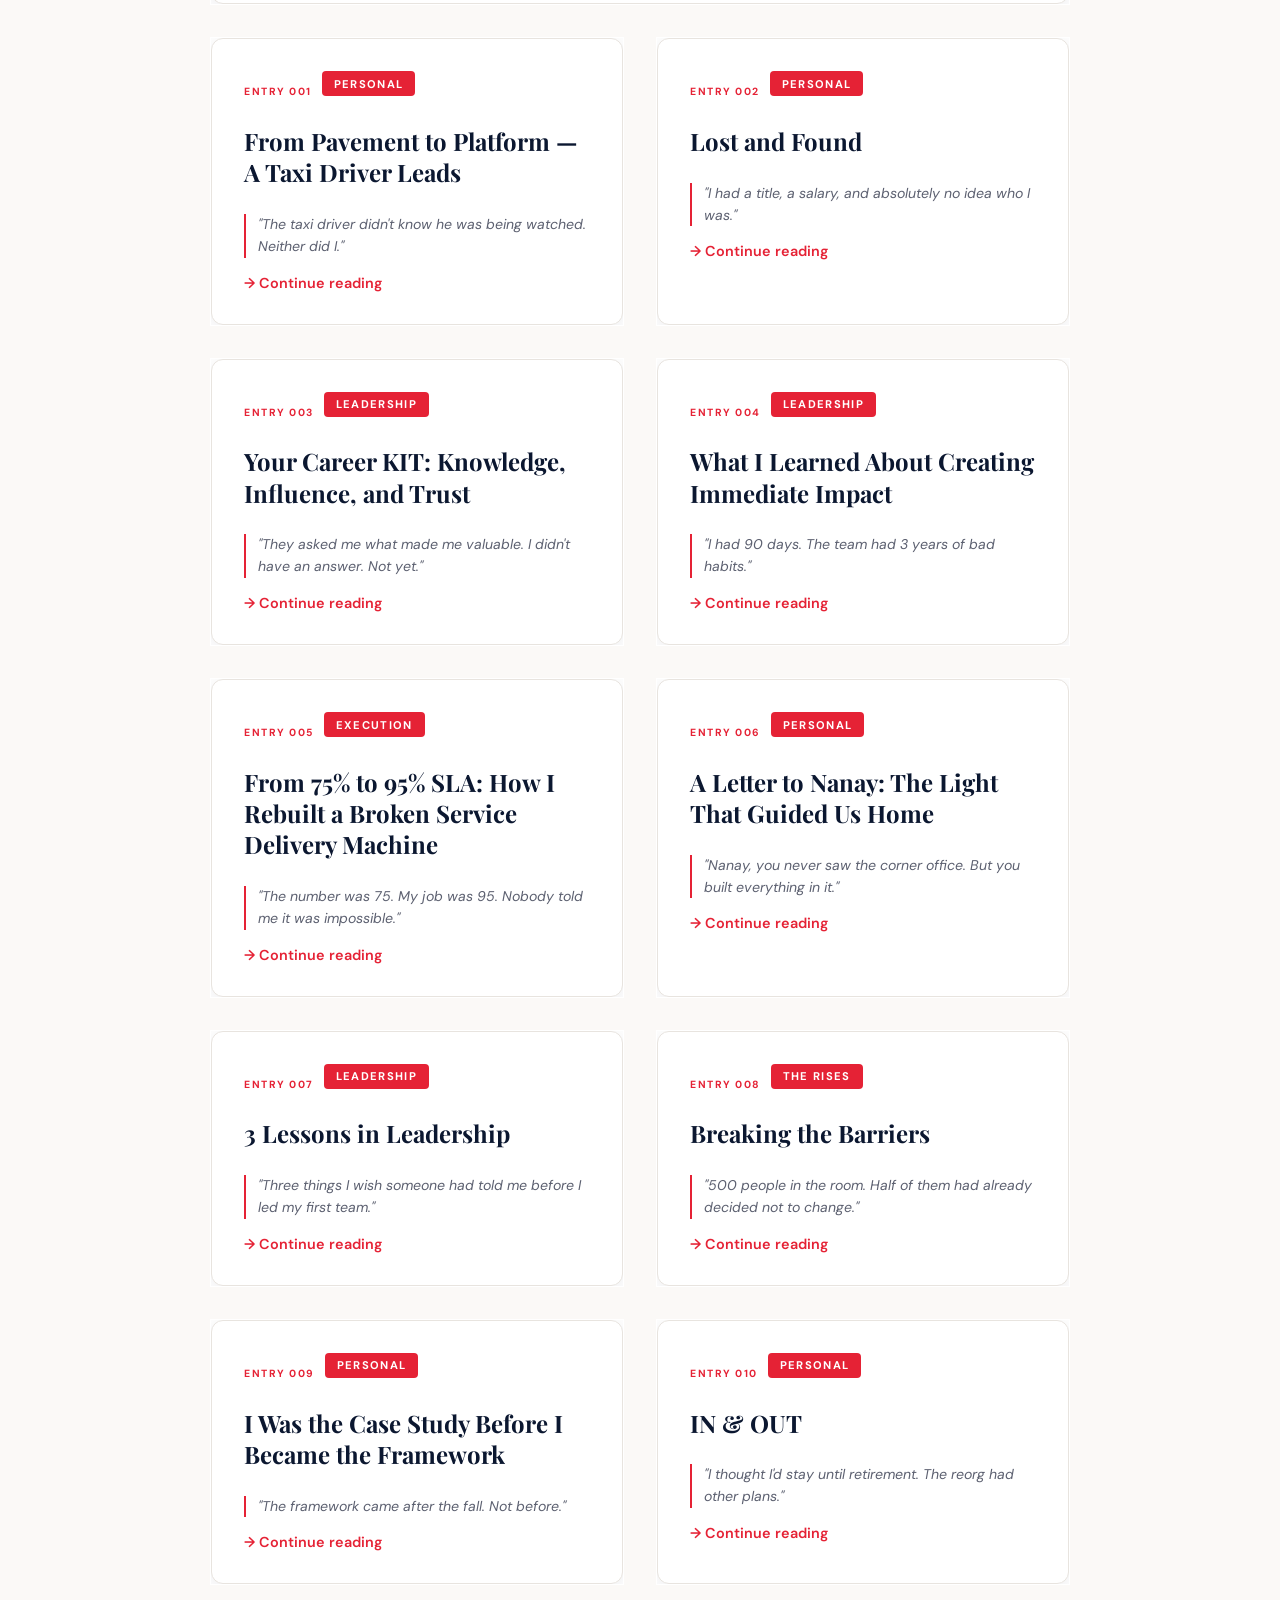
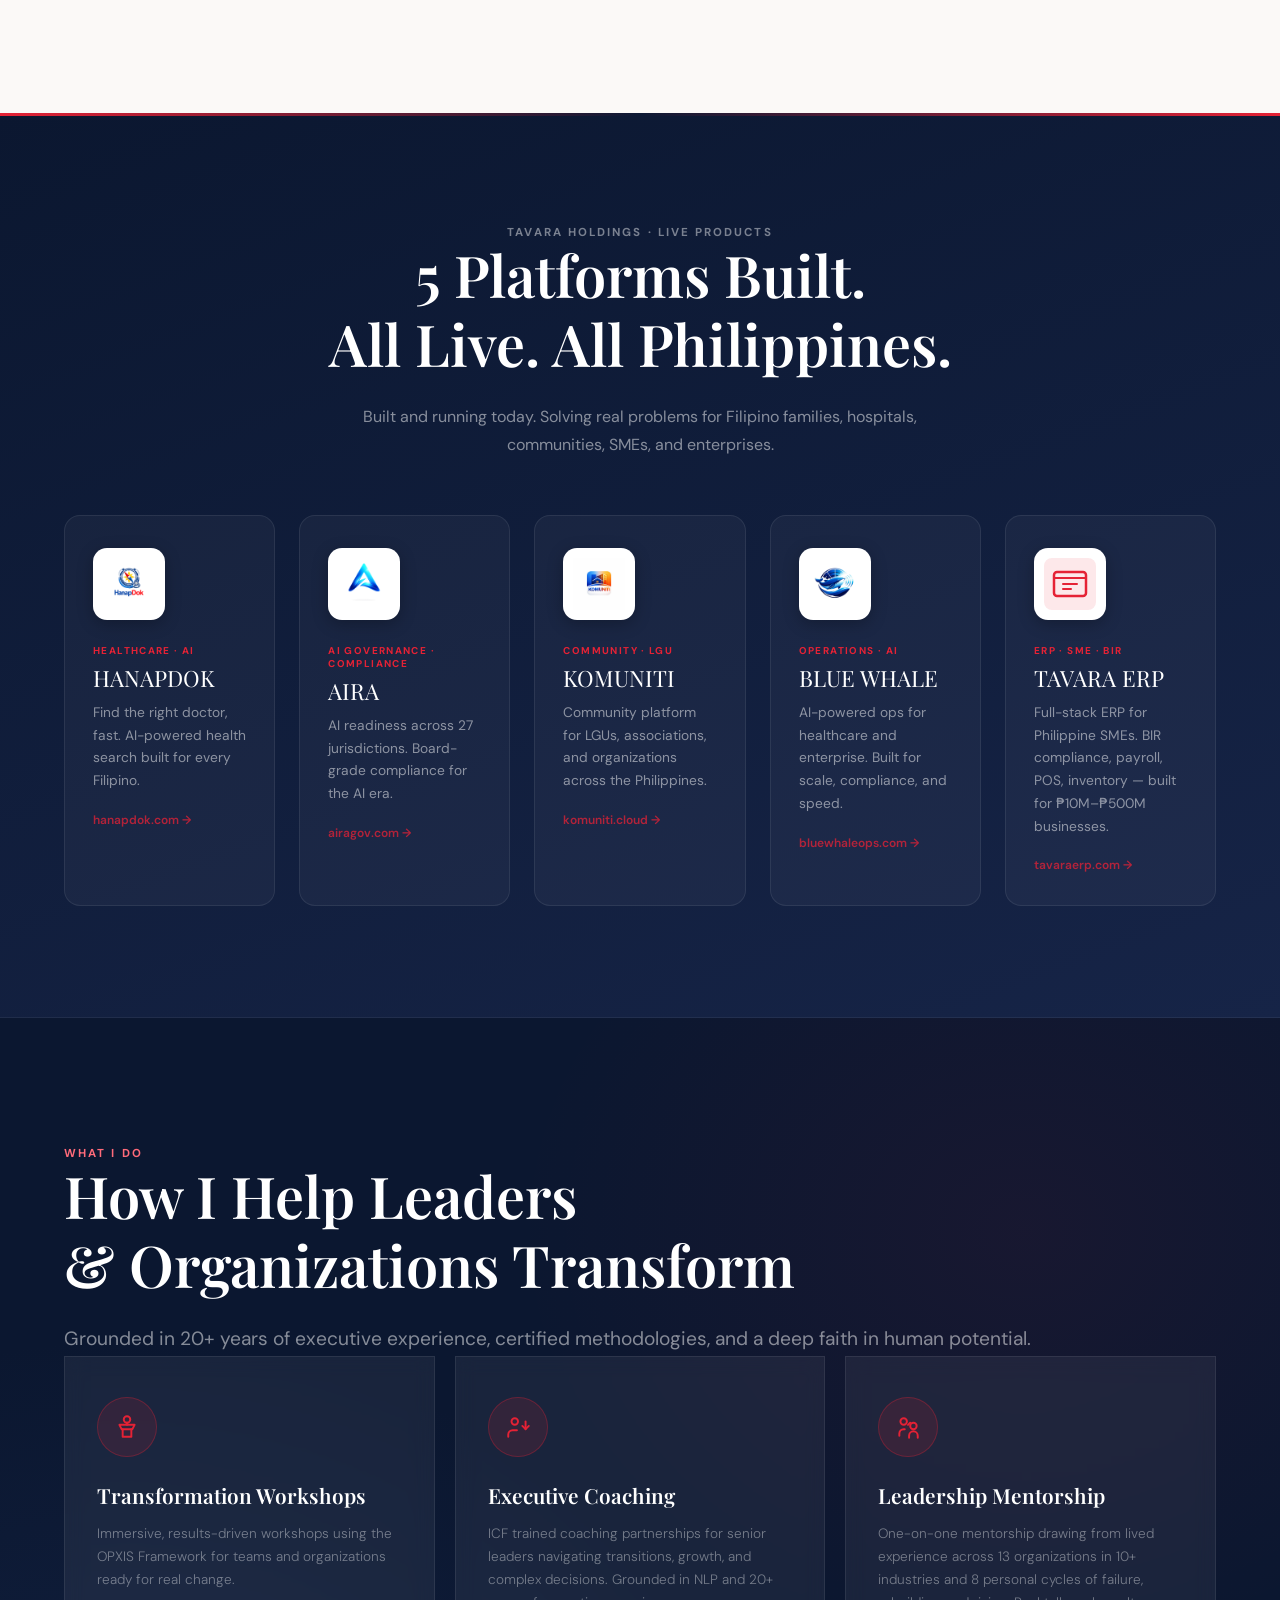
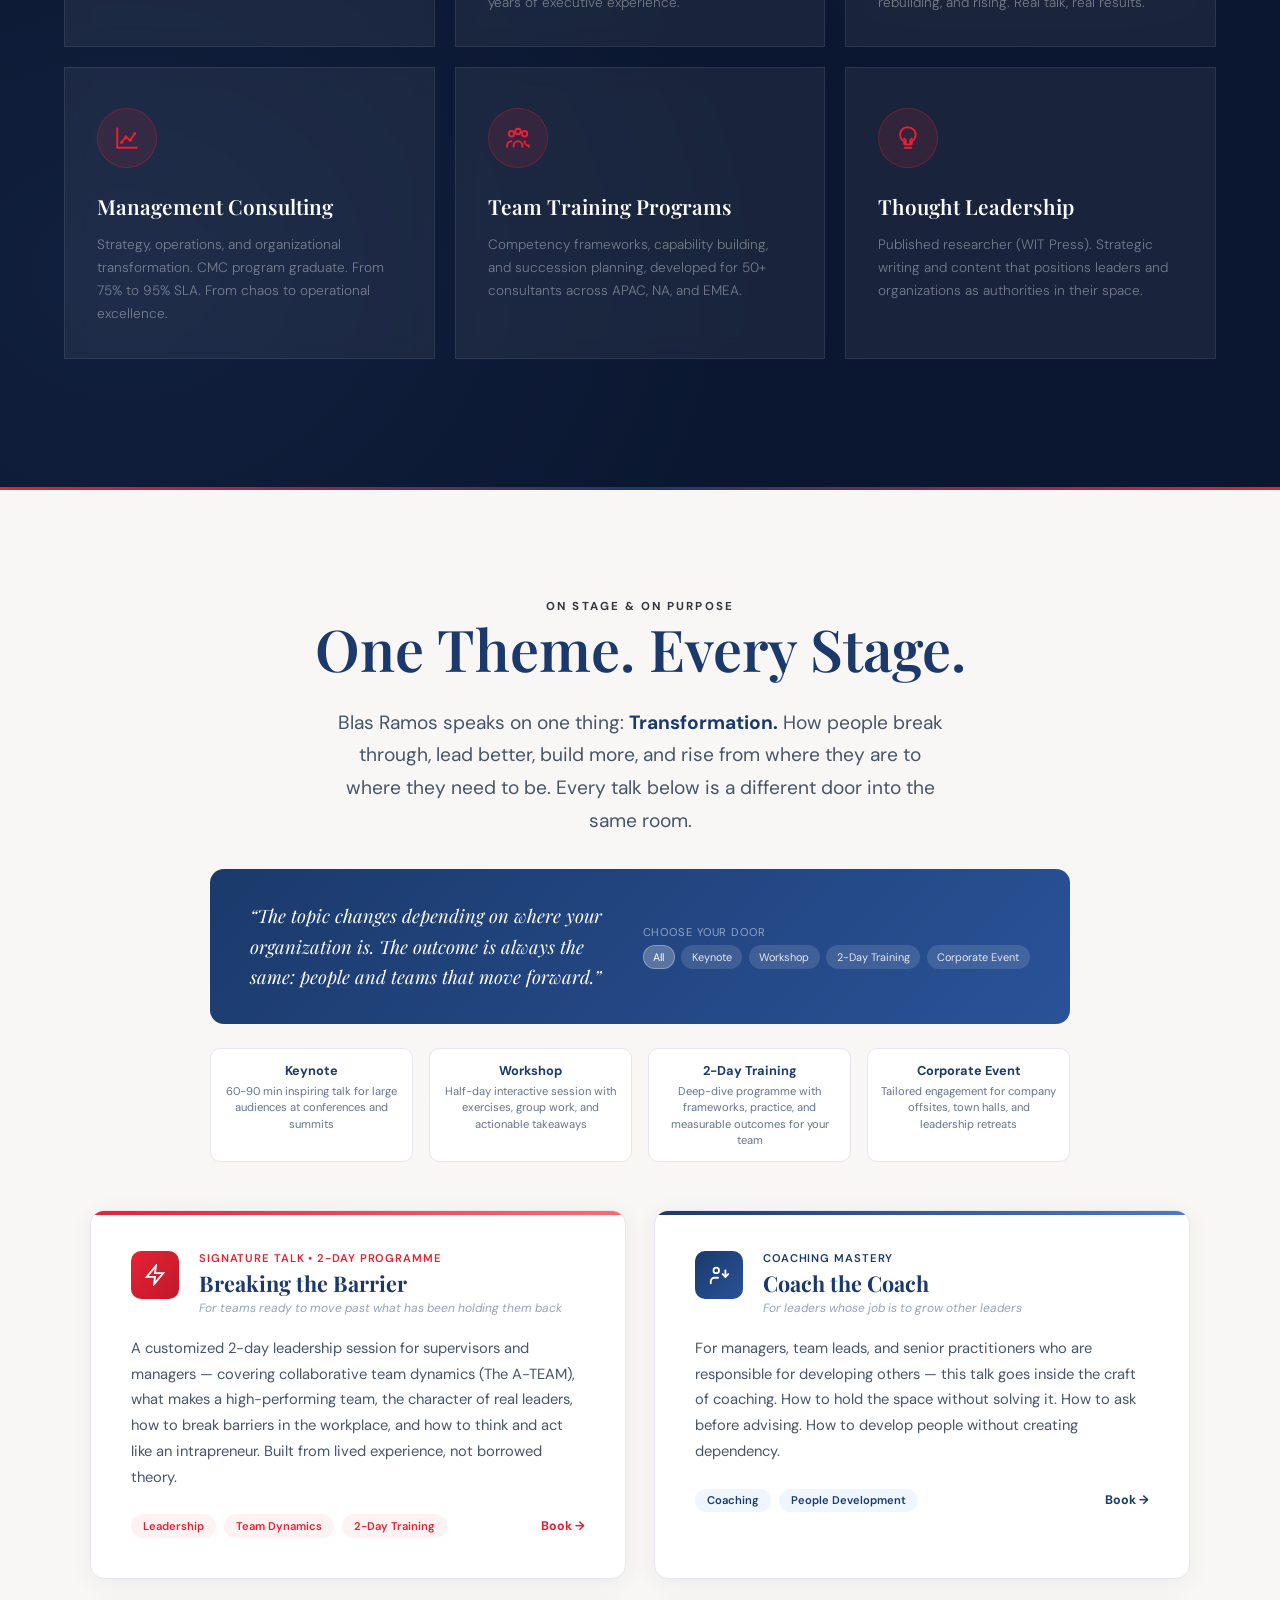
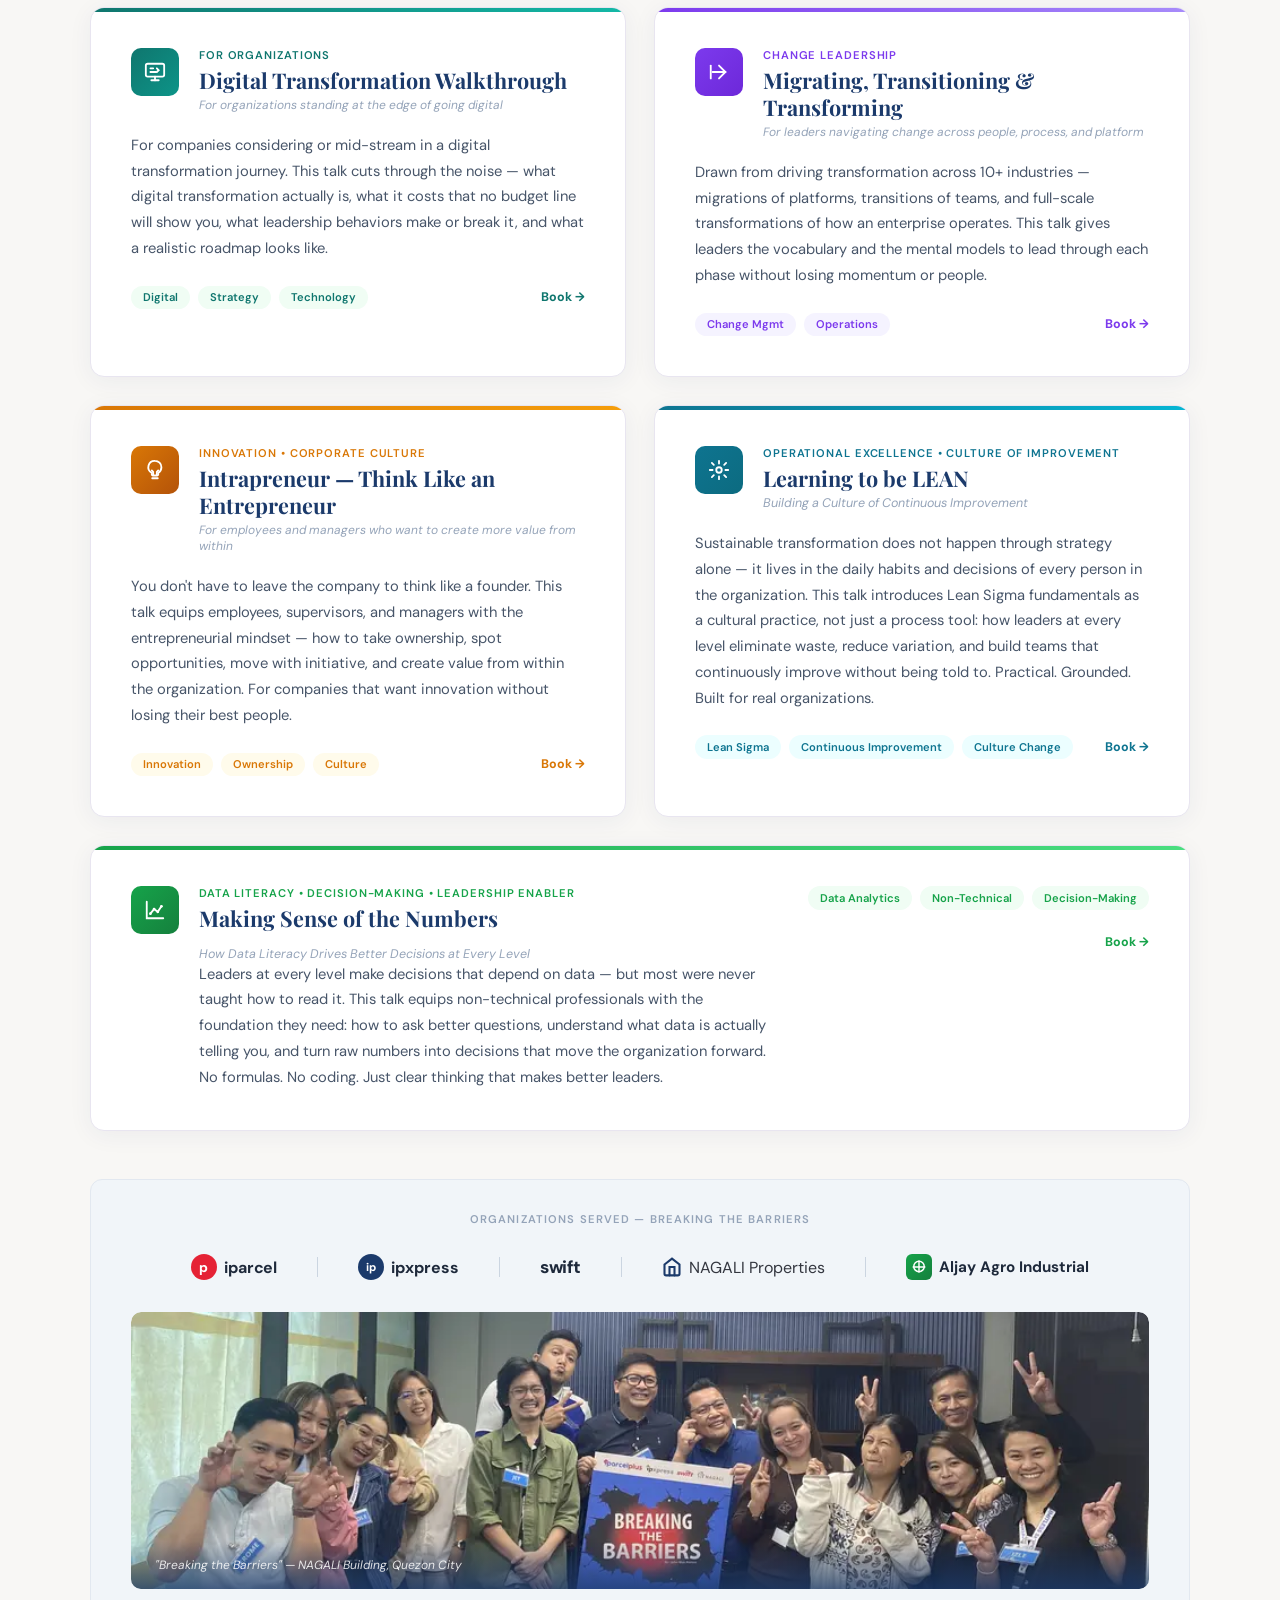
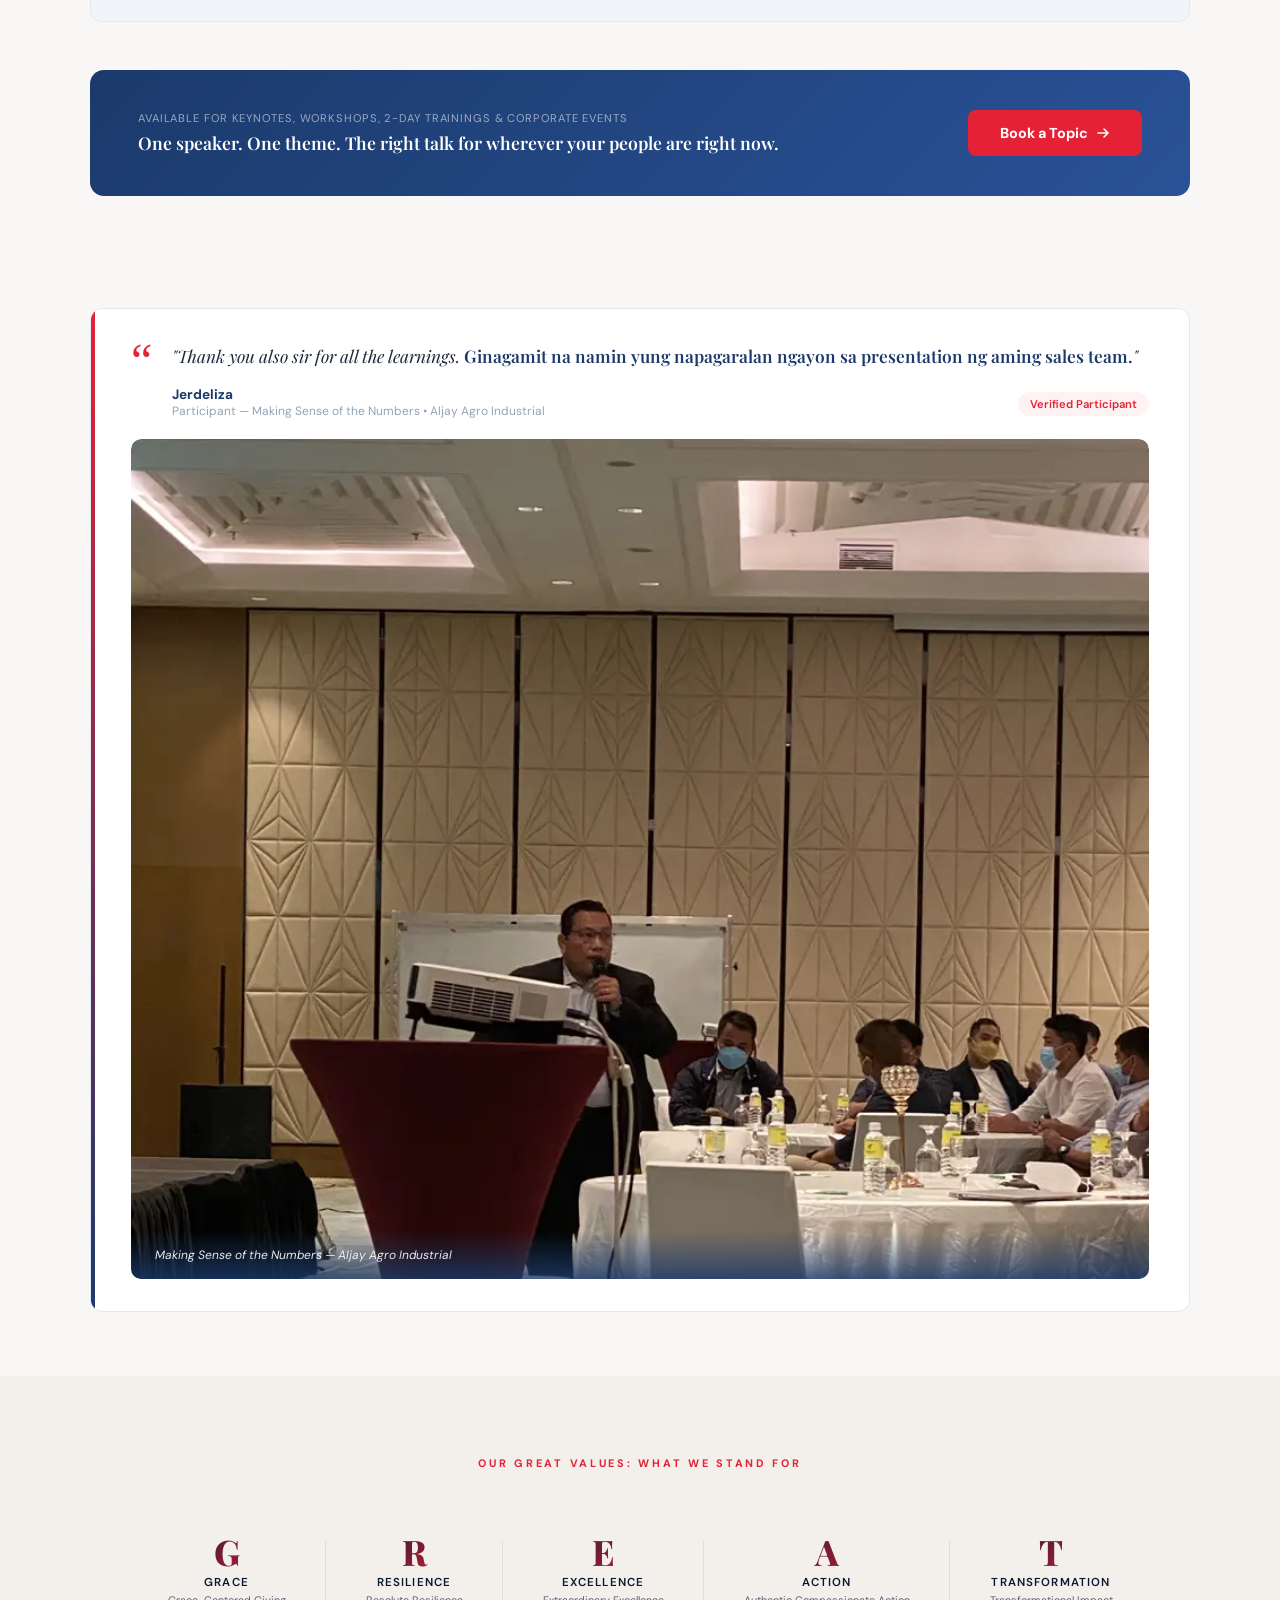
==== commit dd795481: "Add TAVARA ERP card — 5th live platform, update all counts 4→5" ====
--- a/index.html
+++ b/index.html
@@ -3042,9 +3042,9 @@
   <!-- IMPACT NUMBERS -->
   <div class="impact-strip">
     <div class="impact-group impact-group-a">
-      <div class="impact-item reveal"><span class="impact-group-label">What We Built</span><div class="impact-num">4<span class="red"></span></div><div class="impact-label">SaaS Platforms Live</div></div>
+      <div class="impact-item reveal"><span class="impact-group-label">What We Built</span><div class="impact-num">5<span class="red"></span></div><div class="impact-label">SaaS Platforms Live</div></div>
       <div class="impact-item reveal reveal-delay-1"><span class="impact-group-label">What We Built</span><div class="impact-num">15<span class="red">+</span></div><div class="impact-label">Platforms In Development</div></div>
-      <div class="impact-item reveal reveal-delay-2"><span class="impact-group-label">What We Built</span><div class="impact-num">3<span class="red">mo</span></div><div class="impact-label">From Zero to 4 Live Products</div></div>
+      <div class="impact-item reveal reveal-delay-2"><span class="impact-group-label">What We Built</span><div class="impact-num">3<span class="red">mo</span></div><div class="impact-label">From Zero to 5 Live Products</div></div>
     </div>
     <div class="impact-divider"></div>
     <div class="impact-group impact-group-b">
@@ -3275,7 +3275,7 @@
   <div style="position:absolute;top:0;left:0;right:0;height:3px;background:linear-gradient(90deg,#E52235,transparent 50%,#E52235);"></div>
   <div style="position:absolute;bottom:0;left:0;right:0;height:1px;background:rgba(255,255,255,0.06);"></div>
   <style>
-    .plat-grid { display:grid; grid-template-columns:repeat(4,1fr); gap:1.5rem; }
+    .plat-grid { display:grid; grid-template-columns:repeat(5,1fr); gap:1.5rem; }
     .plat-card { display:block; background:rgba(255,255,255,0.04); border:1px solid rgba(255,255,255,0.08); border-radius:16px; padding:2rem 1.75rem; text-decoration:none; transition:all 0.35s ease; }
     .plat-card:hover { border-color:rgba(229,34,53,0.5); background:rgba(255,255,255,0.08); transform:translateY(-6px); box-shadow:0 20px 40px rgba(0,0,0,0.3); }
     .plat-logo { width:72px; height:72px; background:#fff; border-radius:14px; display:flex; align-items:center; justify-content:center; margin-bottom:1.5rem; padding:10px; box-shadow:0 4px 16px rgba(0,0,0,0.25); overflow:hidden; }
@@ -3291,8 +3291,8 @@
   <div style="max-width:1200px;margin:0 auto;">
     <div class="section-header reveal" style="text-align:center;margin-bottom:3.5rem;">
       <div class="section-tag" style="justify-content:center;color:rgba(255,255,255,0.45);">TAVARA Holdings · Live Products</div>
-      <h2 class="section-title" style="color:#fff;">4 Platforms Built.<br>All Live. All Philippines.</h2>
-      <p style="color:rgba(255,255,255,0.5);font-size:1rem;line-height:1.75;max-width:560px;margin:0 auto;font-family:'DM Sans',sans-serif;">Built in 90 days. Running today. Solving real problems for Filipino families, hospitals, communities, and enterprises.</p>
+      <h2 class="section-title" style="color:#fff;">5 Platforms Built.<br>All Live. All Philippines.</h2>
+      <p style="color:rgba(255,255,255,0.5);font-size:1rem;line-height:1.75;max-width:560px;margin:0 auto;font-family:'DM Sans',sans-serif;">Built and running today. Solving real problems for Filipino families, hospitals, communities, SMEs, and enterprises.</p>
     </div>
     <div class="plat-grid">
 
@@ -3338,6 +3338,23 @@
         <div class="plat-name">BLUE WHALE</div>
         <p class="plat-desc">AI-powered ops for healthcare and enterprise. Built for scale, compliance, and speed.</p>
         <div class="plat-url">bluewhaleops.com →</div>
+      </a>
+
+      <!-- TAVARA ERP -->
+      <a href="https://tavaraerp.com" target="_blank" rel="noopener" class="plat-card reveal" style="transition-delay:0.5s;">
+        <div class="plat-logo">
+          <div class="plat-logo-fallback">
+            <svg viewBox="0 0 40 40" width="40" height="40" fill="none" xmlns="http://www.w3.org/2000/svg">
+              <rect x="4" y="8" width="32" height="24" rx="3" stroke="#E52235" stroke-width="2.5"/>
+              <path d="M4 14h32" stroke="#E52235" stroke-width="2"/>
+              <path d="M13 20h14M13 25h8" stroke="#E52235" stroke-width="2" stroke-linecap="round"/>
+            </svg>
+          </div>
+        </div>
+        <div class="plat-tag">ERP · SME · BIR</div>
+        <div class="plat-name">TAVARA ERP</div>
+        <p class="plat-desc">Full-stack ERP for Philippine SMEs. BIR compliance, payroll, POS, inventory — built for ₱10M–₱500M businesses.</p>
+        <div class="plat-url">tavaraerp.com →</div>
       </a>
 
     </div>
@@ -3755,6 +3772,11 @@
         <div style="font-size:0.65rem; font-weight:700; letter-spacing:0.16em; text-transform:uppercase; color:#E52235; margin-bottom:0.5rem;">🟢 LIVE · Monitoring</div>
         <div style="font-family:'Playfair Display',serif; font-size:1.2rem; font-weight:600; color:#0B1730; margin-bottom:0.5rem;">BLUE WHALE</div>
         <div style="font-size:0.85rem; color:#5C6070; line-height:1.5;">Real-time infrastructure monitoring for every TAVARA venture and enterprise.</div>
+      </a>
+      <a href="https://tavaraerp.com" target="_blank" style="display:block; padding:1.75rem 1.5rem; background:#fff; border:1px solid #e8e4df; border-radius:4px; text-decoration:none; transition:box-shadow 0.2s, transform 0.2s;" onmouseover="this.style.boxShadow='0 8px 32px rgba(11,23,48,0.10)'; this.style.transform='translateY(-2px)'" onmouseout="this.style.boxShadow='none'; this.style.transform='none'" >
+        <div style="font-size:0.65rem; font-weight:700; letter-spacing:0.16em; text-transform:uppercase; color:#E52235; margin-bottom:0.5rem;">🟢 LIVE · ERP</div>
+        <div style="font-family:'Playfair Display',serif; font-size:1.2rem; font-weight:600; color:#0B1730; margin-bottom:0.5rem;">TAVARA ERP</div>
+        <div style="font-size:0.85rem; color:#5C6070; line-height:1.5;">Full-stack ERP for Philippine SMEs. BIR compliance, payroll, POS, inventory — 11 modules.</div>
       </a>
     </div>
     <div style="text-align:center;">
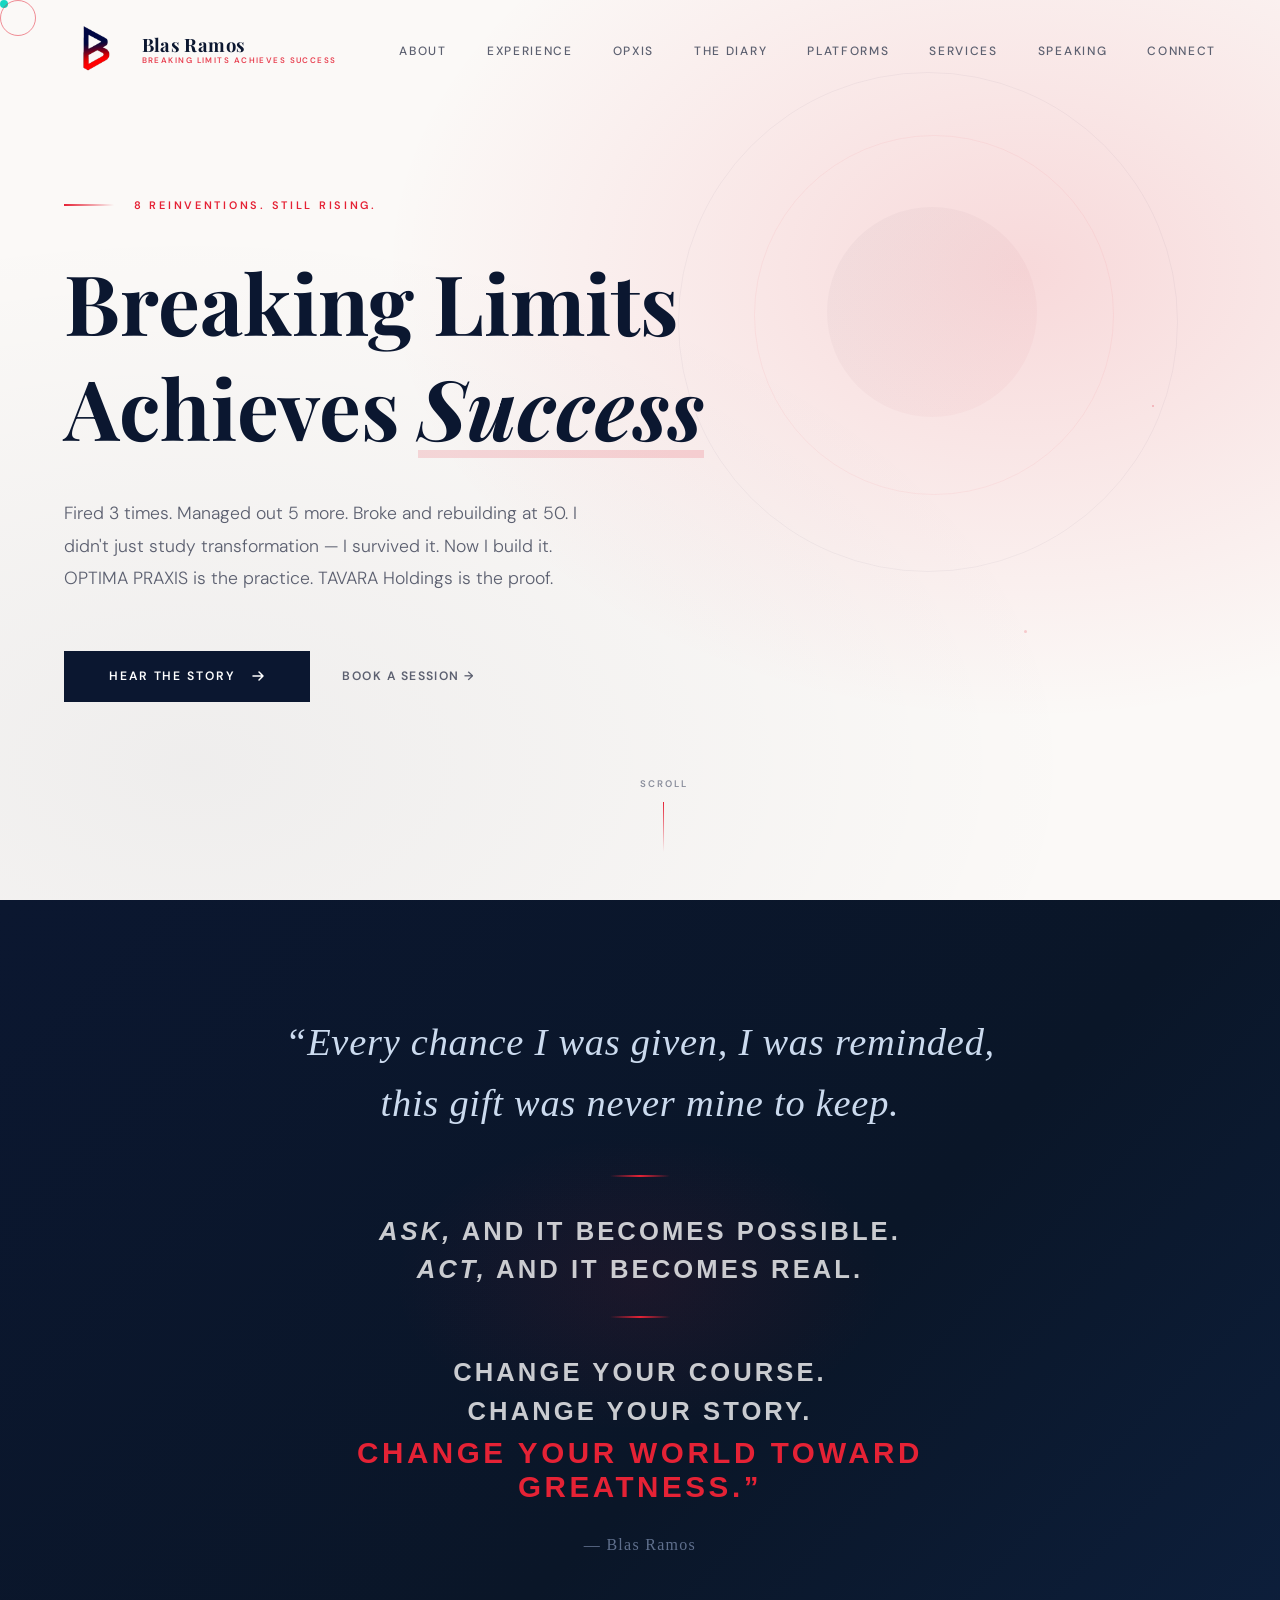
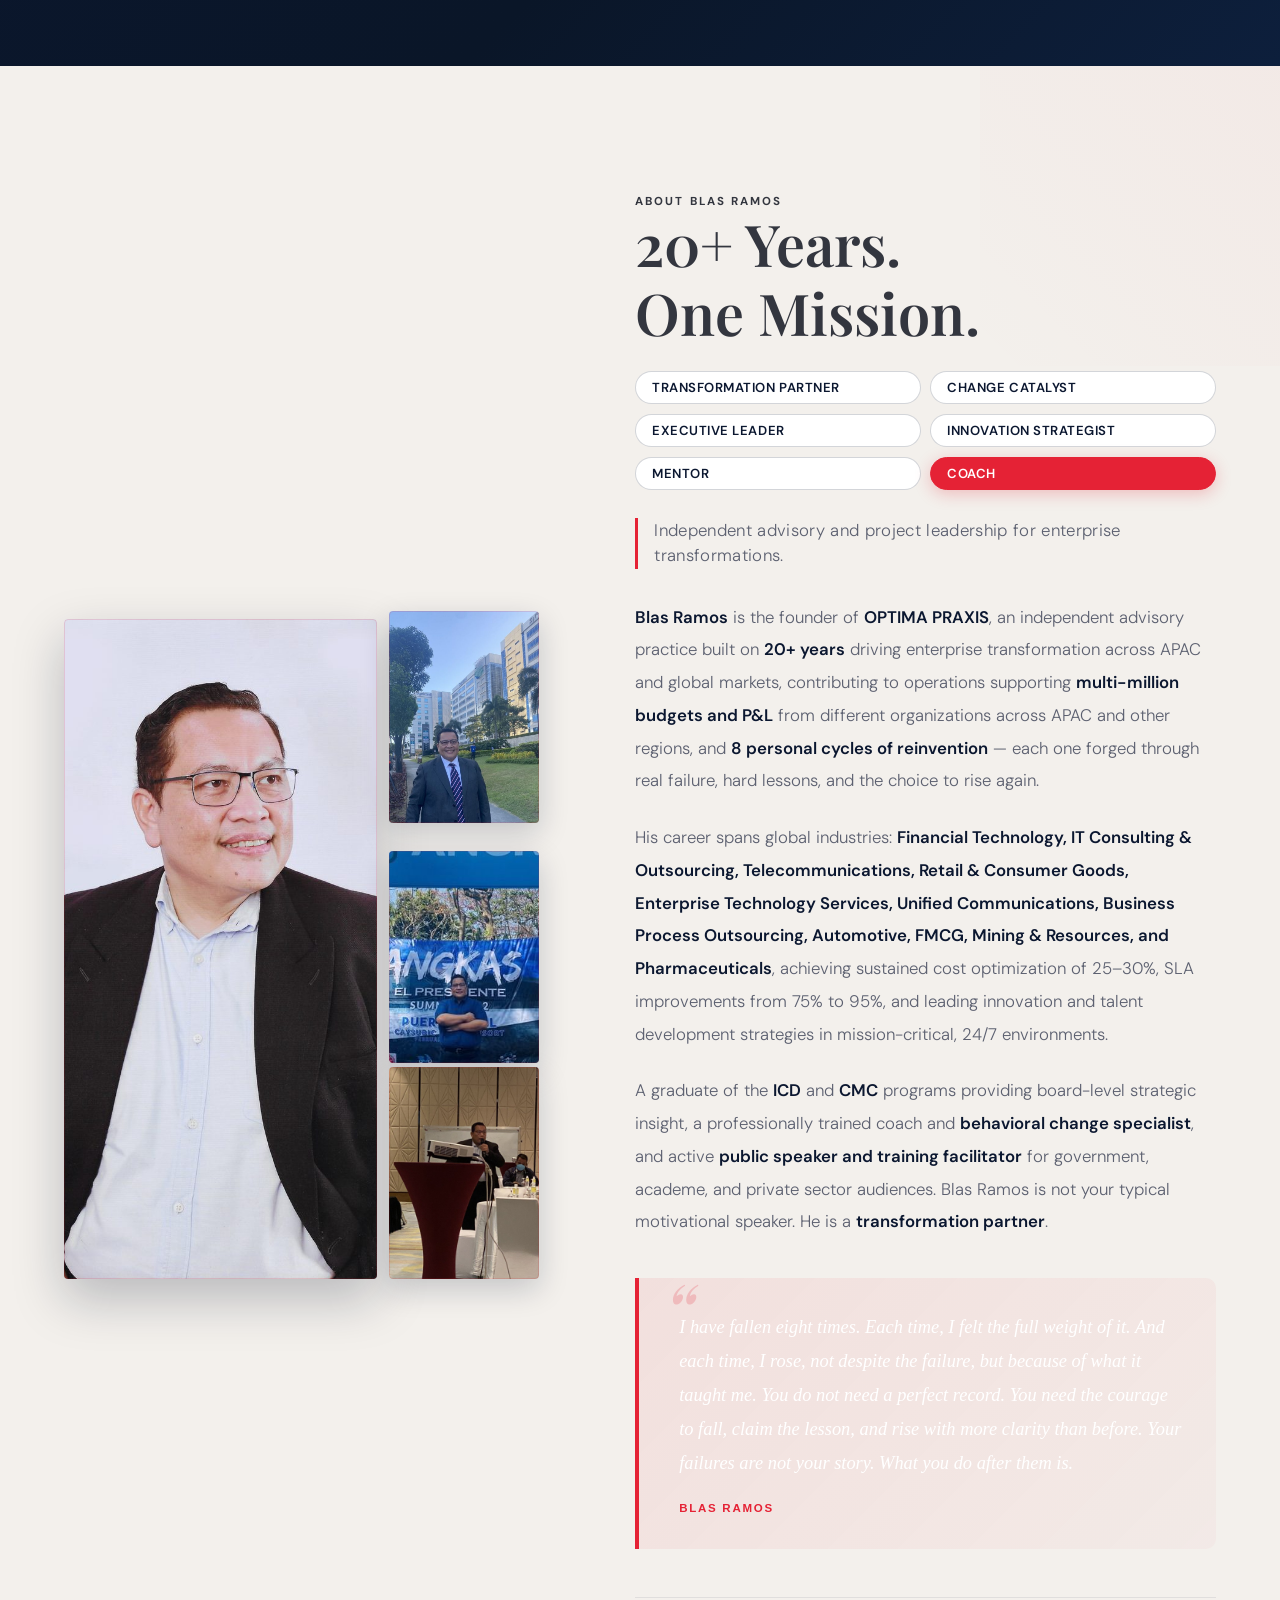
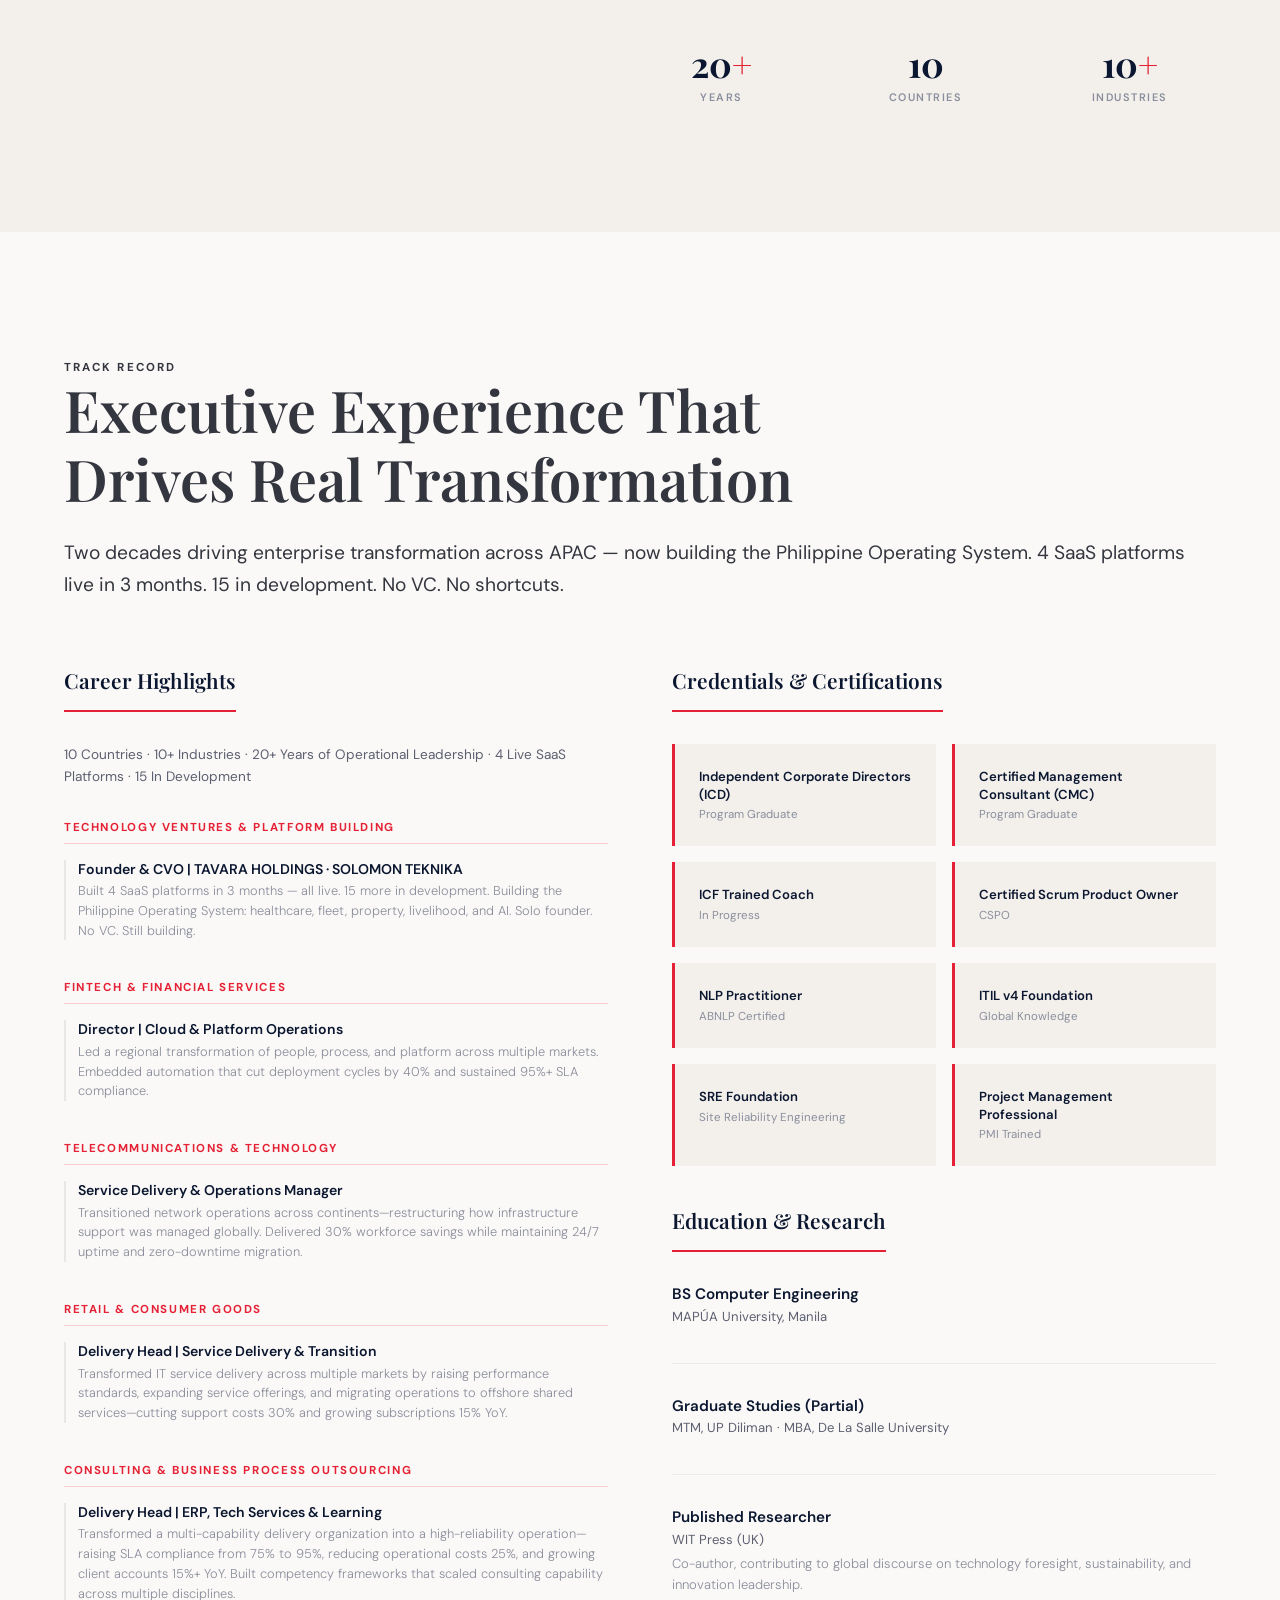
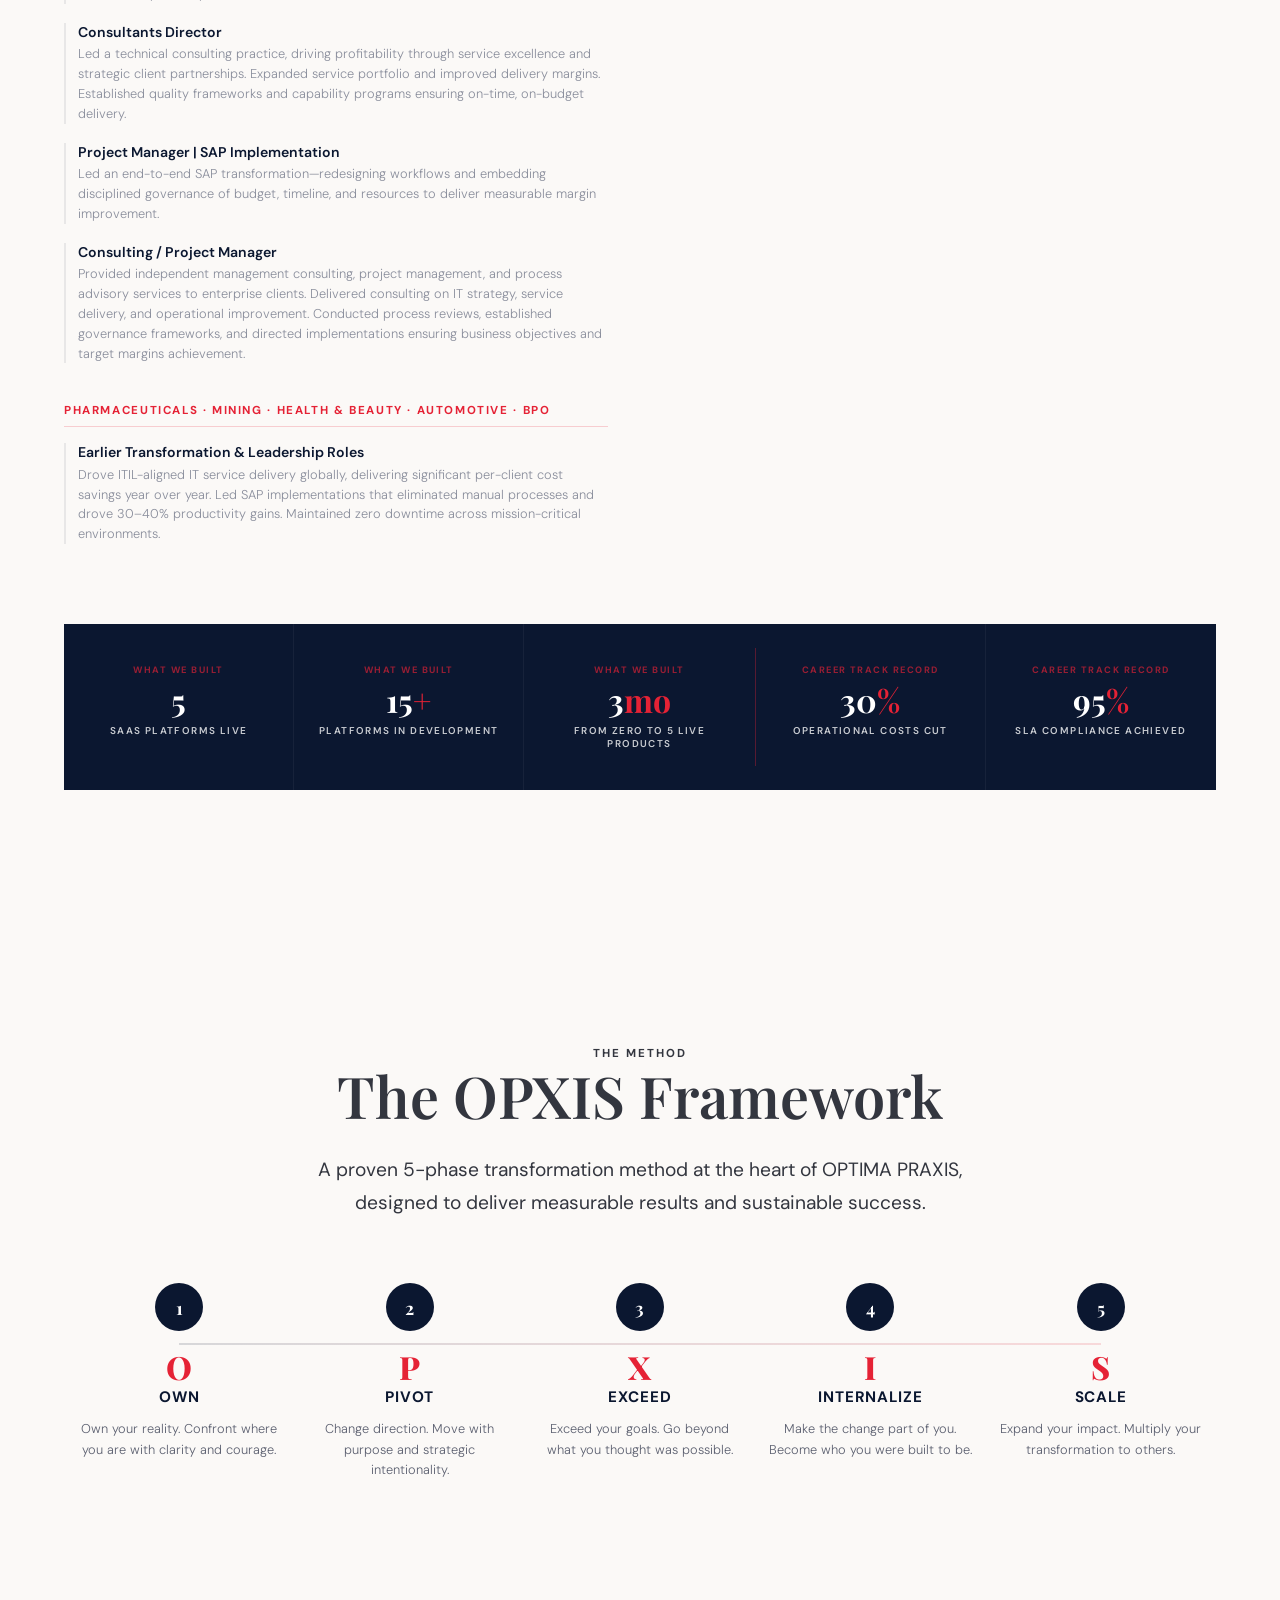
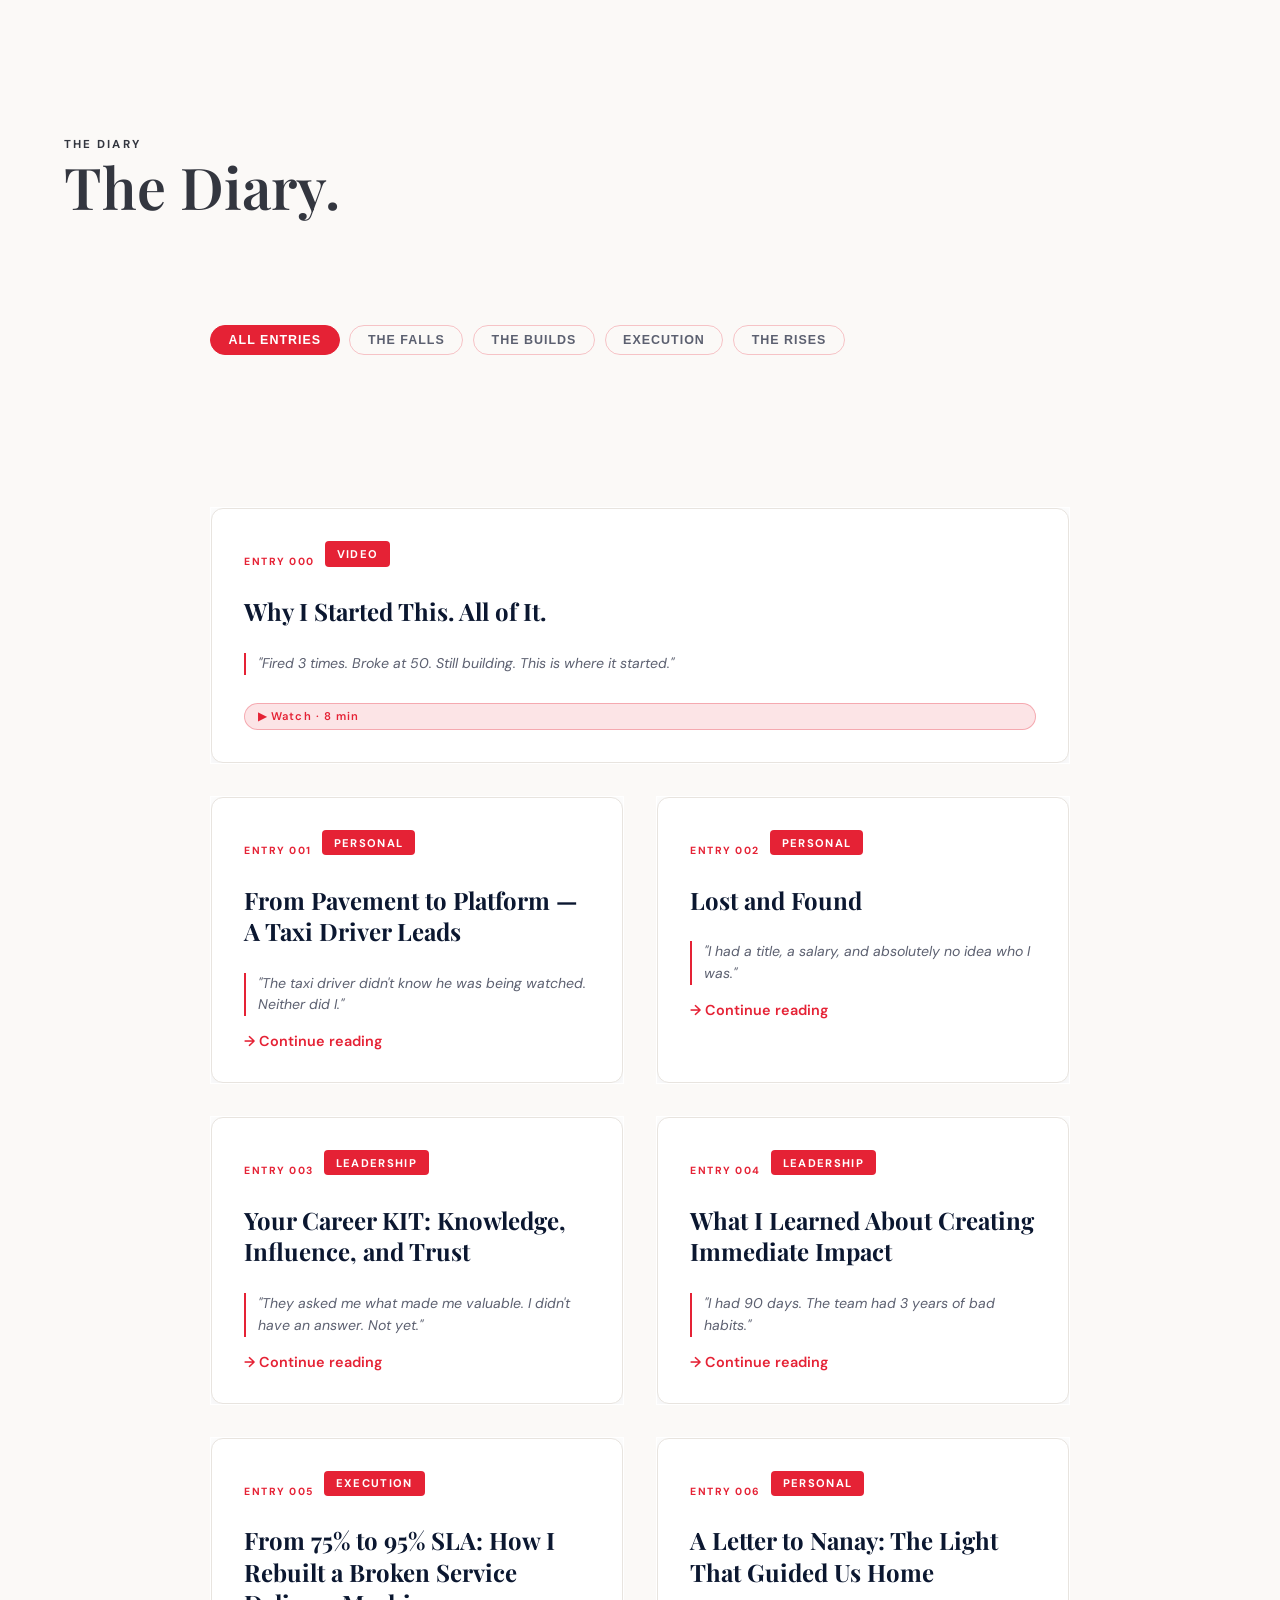
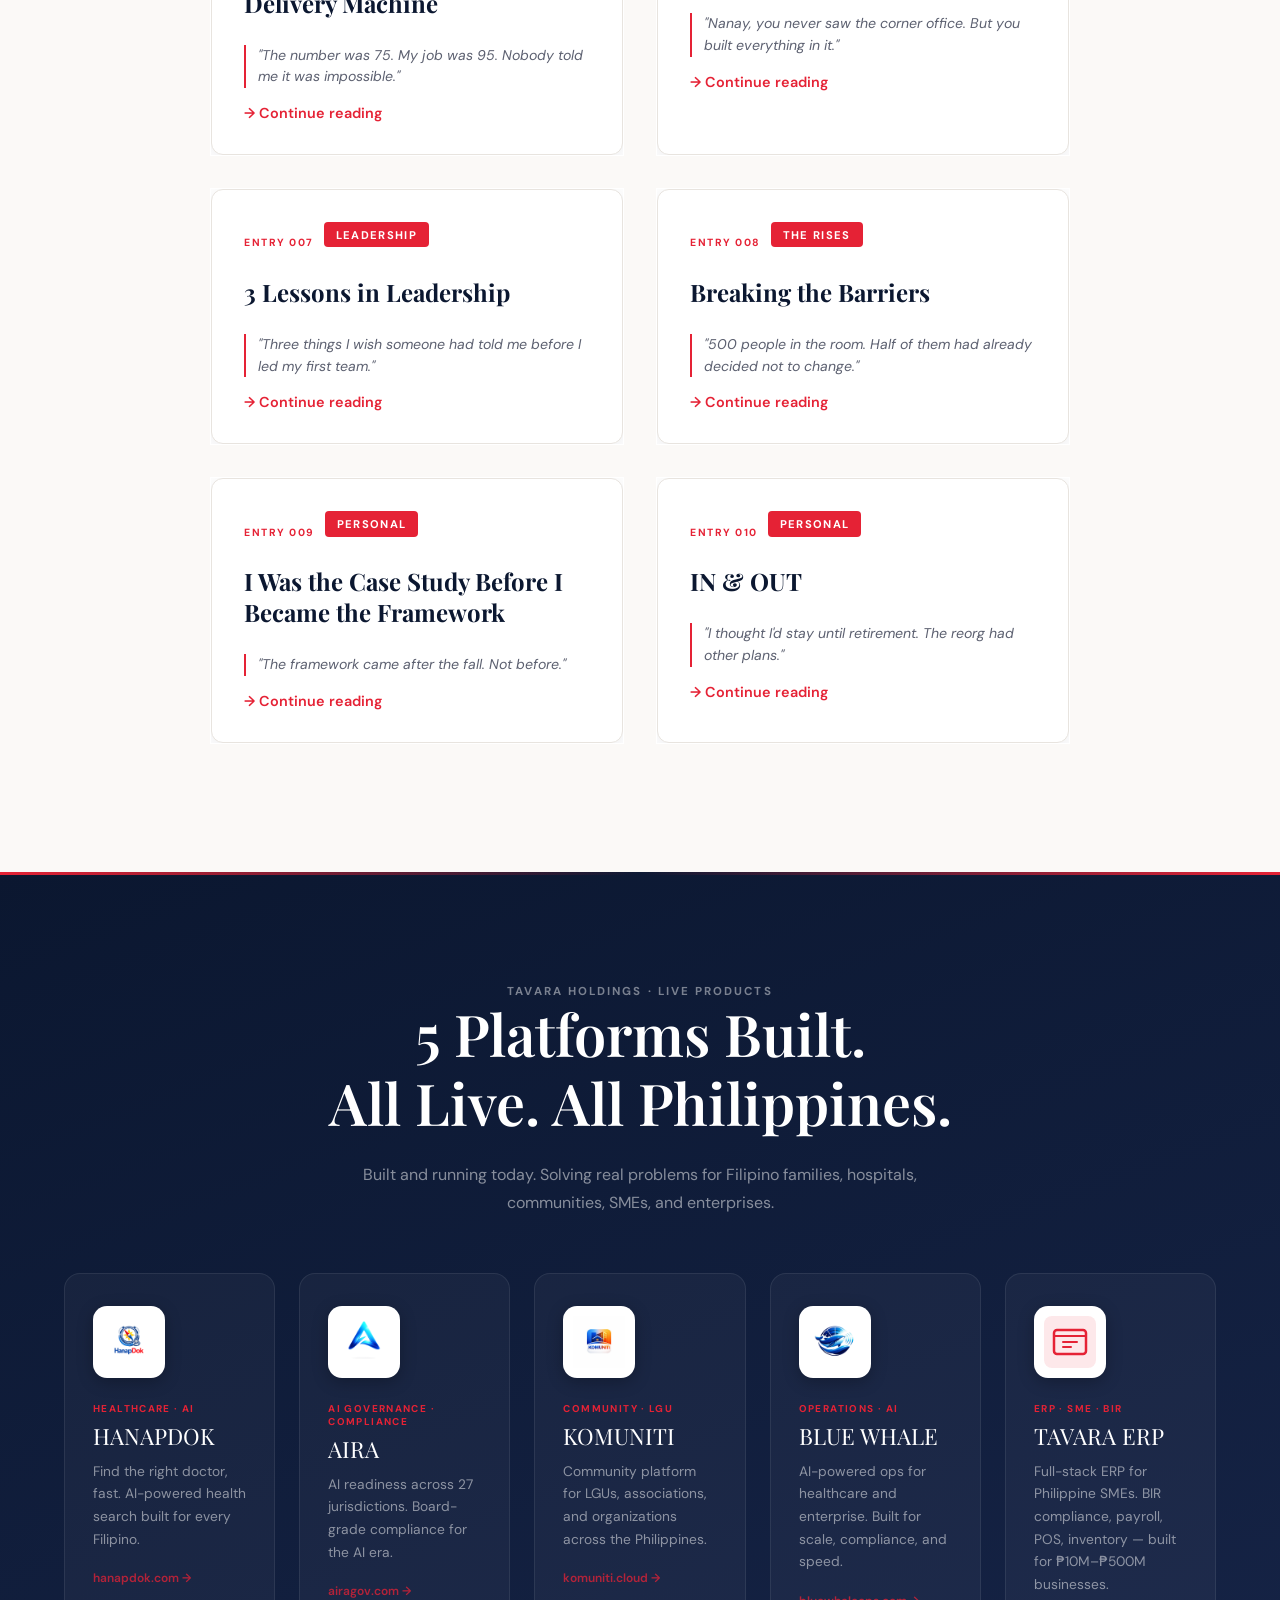
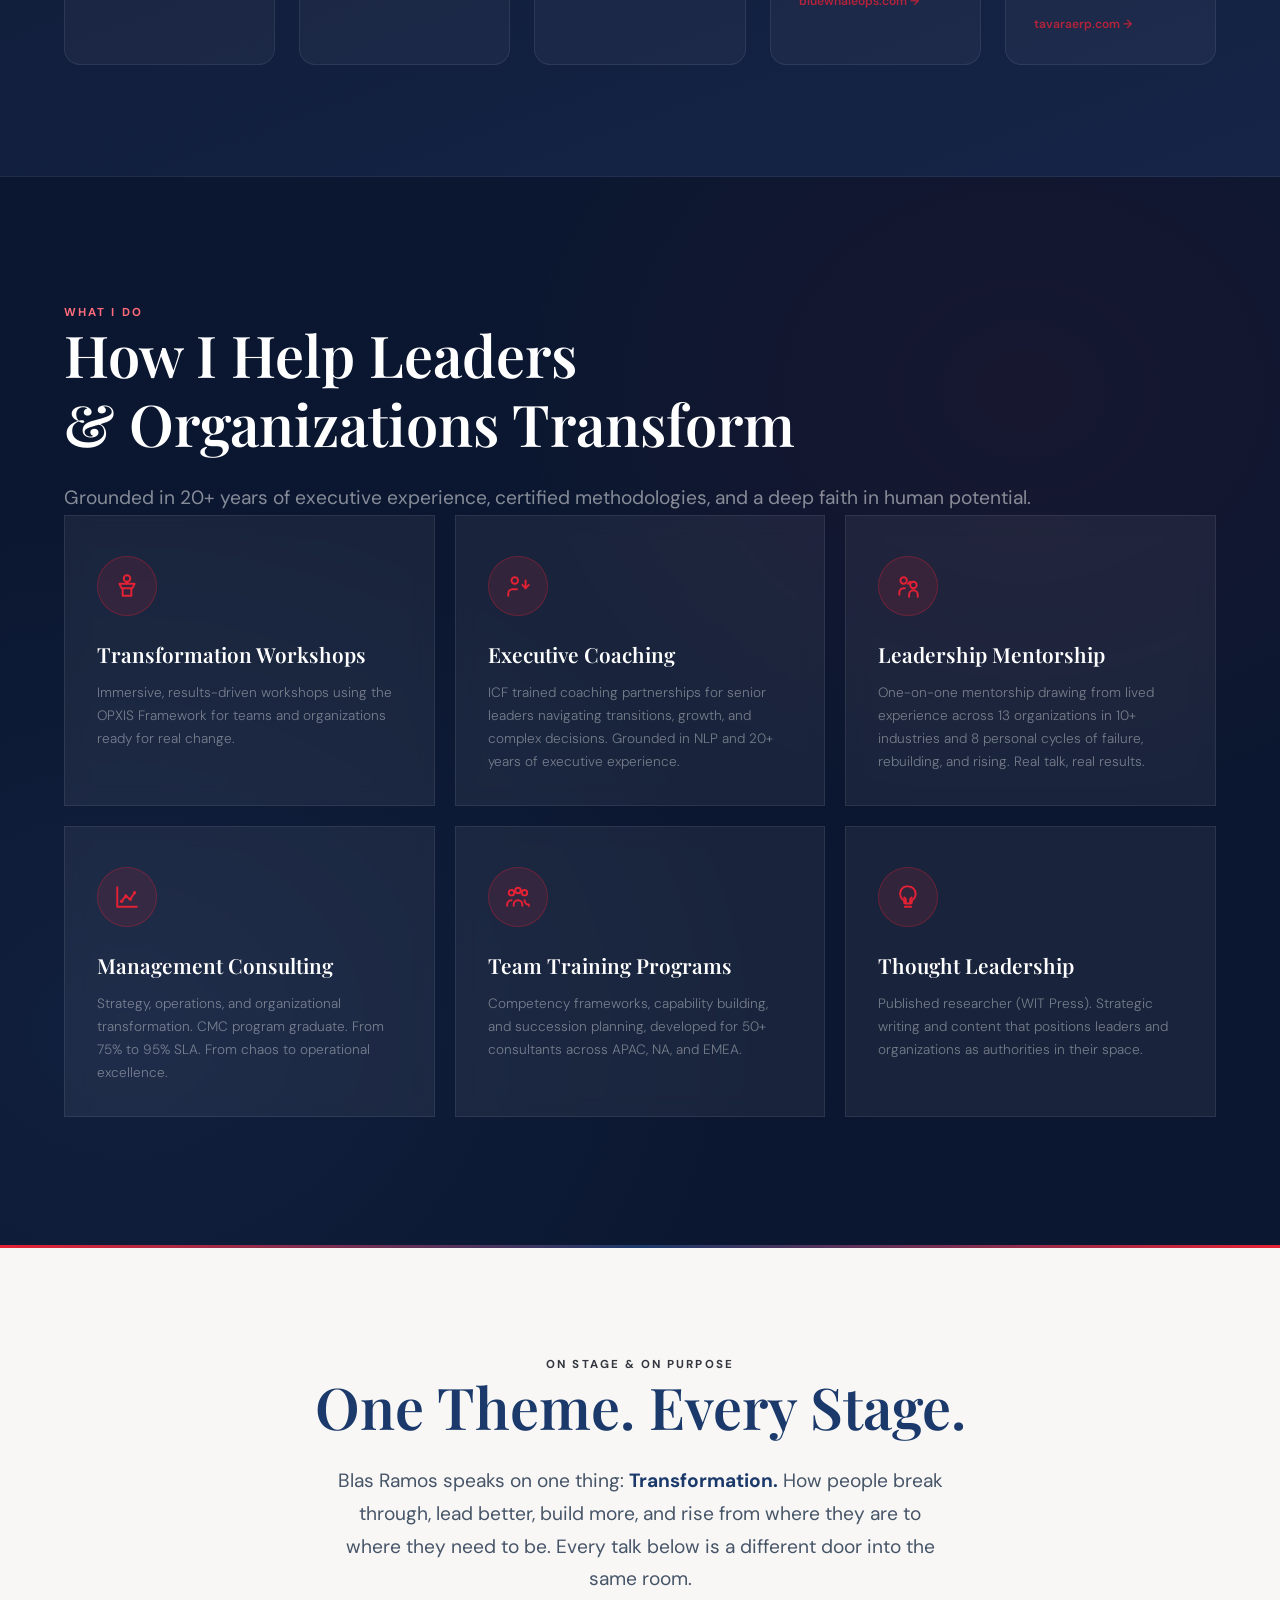
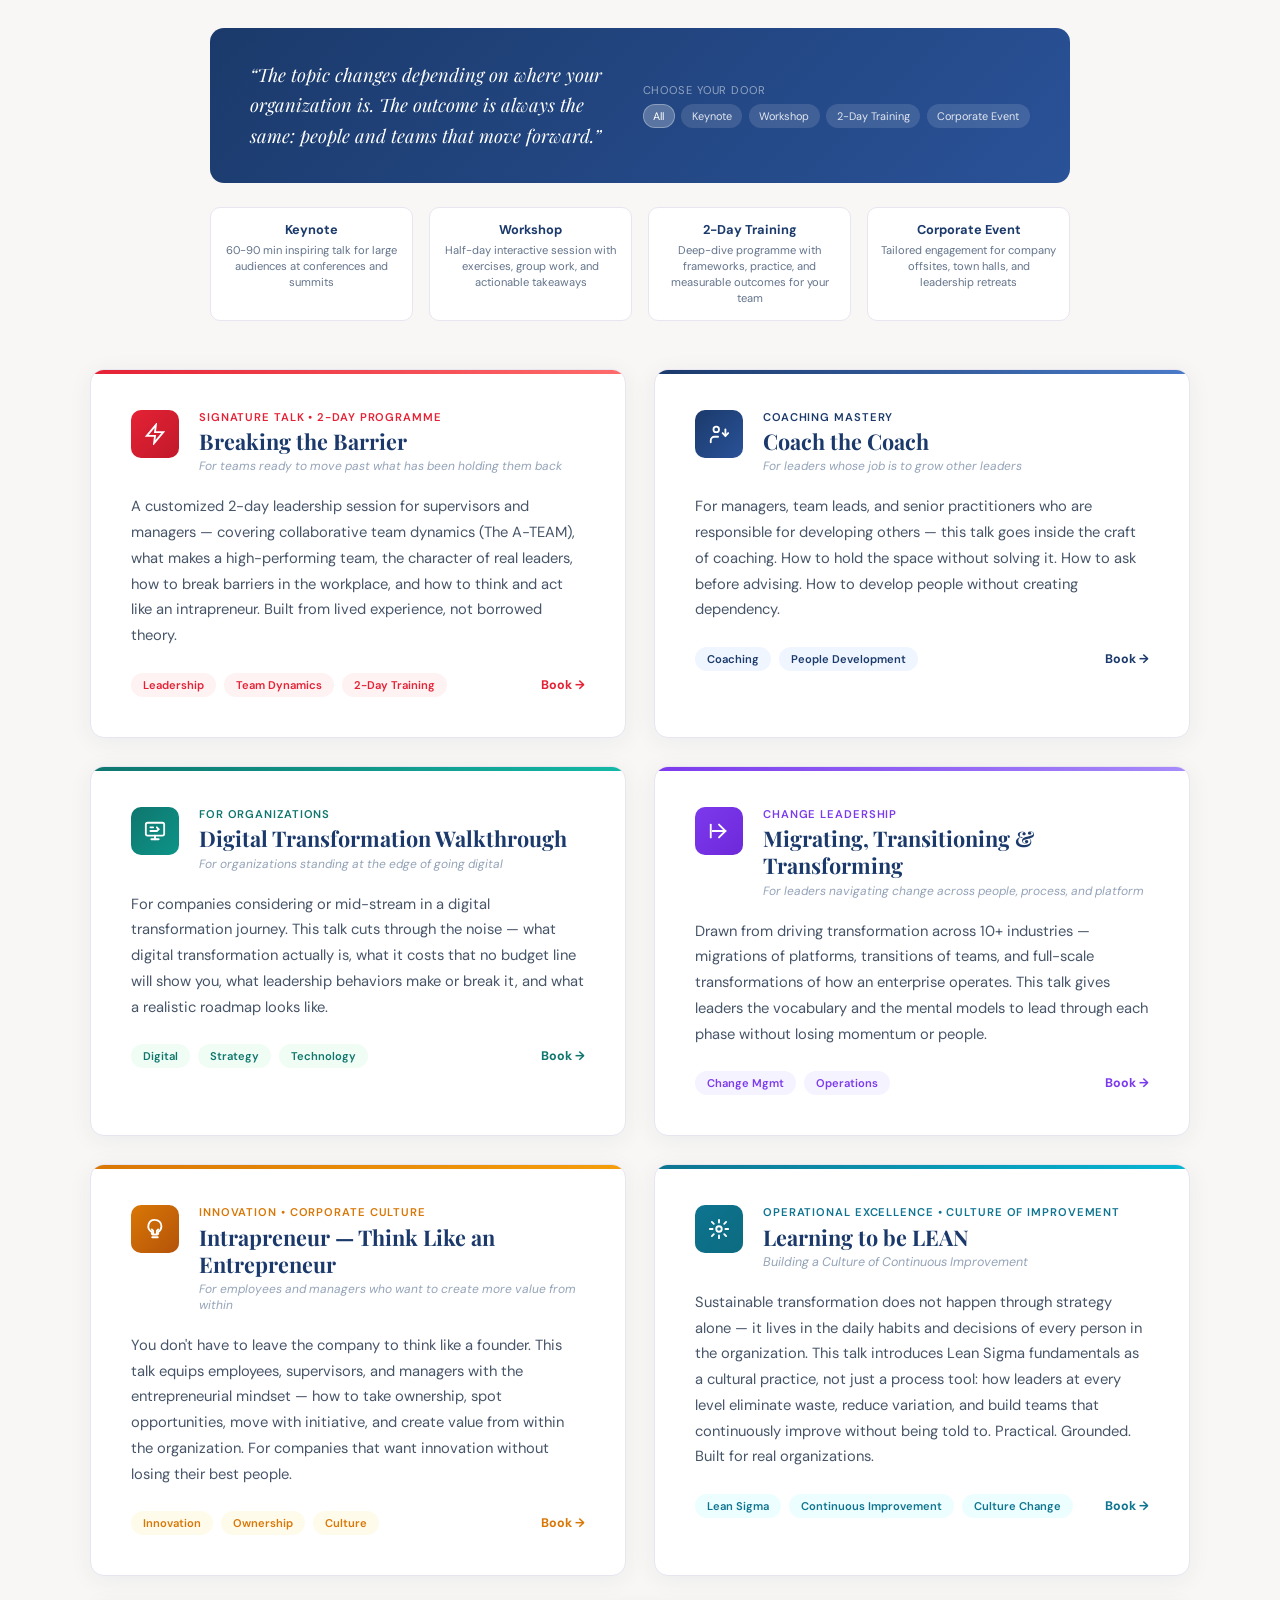
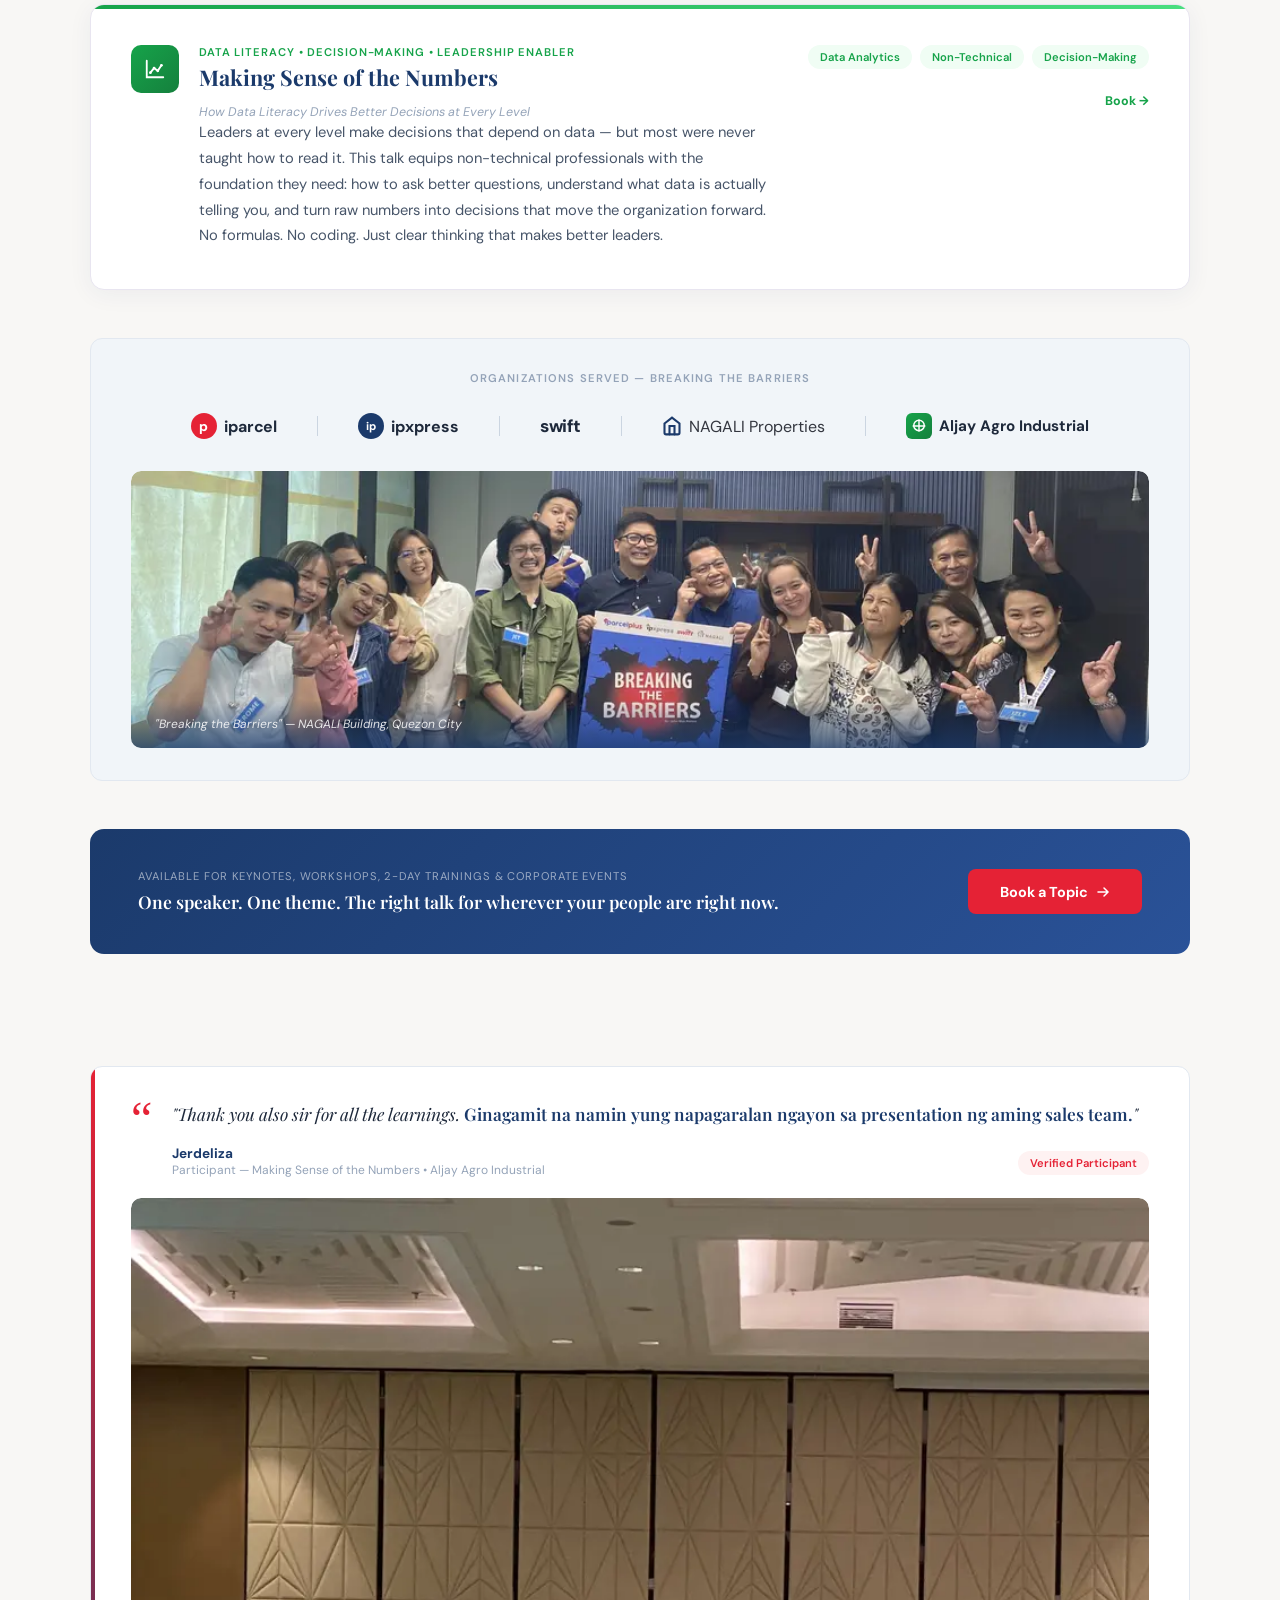
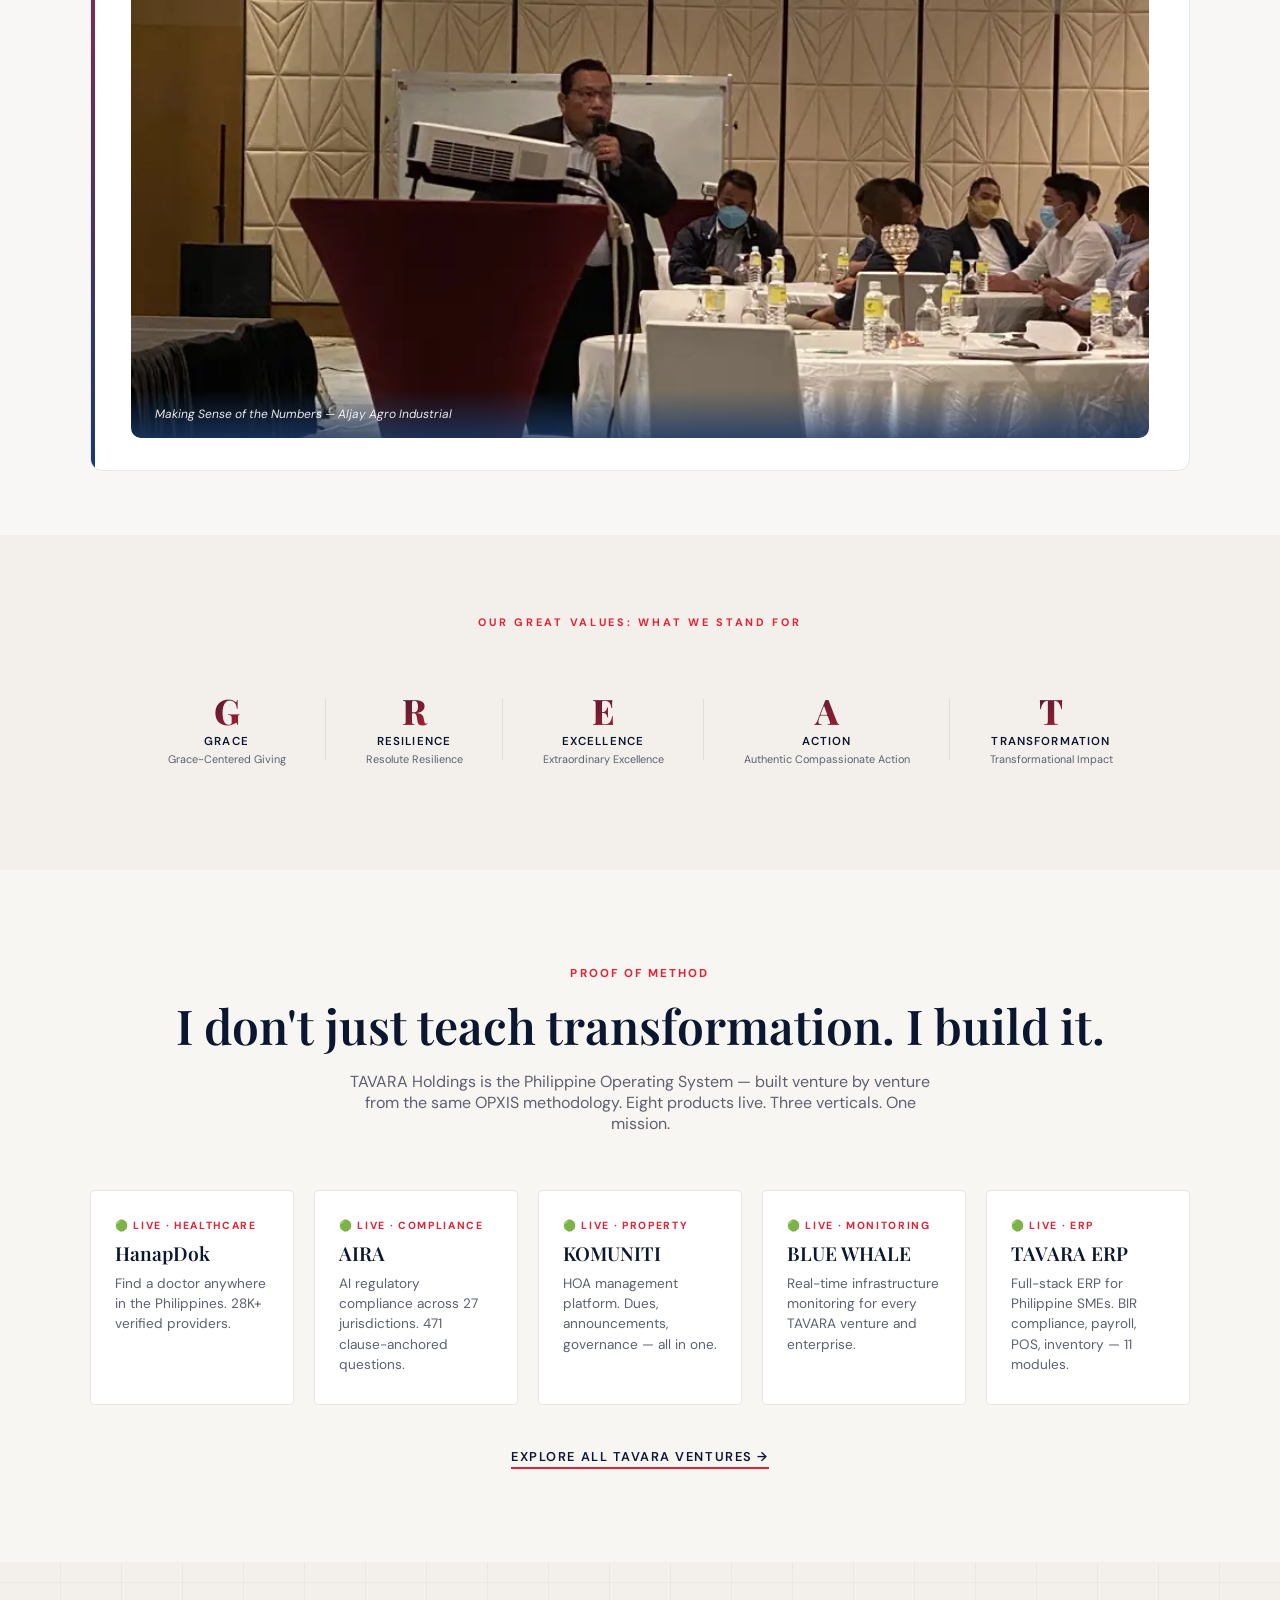
==== commit 0d6fb747: "Remove video placeholder section — no content yet Hidden the "In His Own Words" video section (blas-" ====
--- a/index.html
+++ b/index.html
@@ -2794,28 +2794,6 @@
 </section>
 
 
-<!-- VIDEO INTRO -->
-<section id="video-intro" style="background:#0B1730; padding:6rem 2rem; text-align:center;">
-  <div style="max-width:860px; margin:0 auto;">
-    <div style="font-size:0.72rem; font-weight:700; letter-spacing:0.18em; text-transform:uppercase; color:rgba(229,34,53,0.8); margin-bottom:1rem;">In His Own Words</div>
-    <h2 style="font-family:'Playfair Display',serif; font-size:clamp(2rem,4vw,3rem); color:#fff; margin-bottom:1rem; line-height:1.2;">The Part He Doesn't Put on LinkedIn.</h2>
-    <p style="color:rgba(255,255,255,0.55); font-size:1rem; max-width:560px; margin:0 auto 2.5rem;">No script. No slides. 60 seconds — Blas, raw and direct.</p>
-    <div style="position:relative; width:100%; aspect-ratio:16/9; background:rgba(255,255,255,0.03); border:1px solid rgba(255,255,255,0.08); border-radius:4px; overflow:hidden; display:flex; align-items:center; justify-content:center;">
-      <!-- REPLACE src WITH ACTUAL VIDEO FILE ONCE RECORDED -->
-      <video id="blas-video" style="width:100%; height:100%; object-fit:cover; display:none;" controls preload="metadata">
-        <source src="video/blas-intro.mp4" type="video/mp4">
-      </video>
-      <!-- Placeholder until video is ready -->
-      <div id="video-placeholder" style="display:flex; flex-direction:column; align-items:center; gap:1.5rem; padding:3rem;">
-        <div onclick="document.getElementById('blas-video').style.display='block'; document.getElementById('video-placeholder').style.display='none'; document.getElementById('blas-video').play();" style="width:80px; height:80px; border-radius:50%; background:#E52235; display:flex; align-items:center; justify-content:center; cursor:pointer; transition:transform 0.2s; box-shadow:0 0 40px rgba(229,34,53,0.3);">
-          <svg width="32" height="32" viewBox="0 0 24 24" fill="white"><path d="M8 5v14l11-7z"/></svg>
-        </div>
-        <p style="color:rgba(255,255,255,0.35); font-size:0.88rem; letter-spacing:0.05em;">Video dropping soon — subscribe to be notified</p>
-      </div>
-    </div>
-  </div>
-</section>
-
 <!-- MANTRA -->
 <div class="mantra-section">
   <div class="mantra-glow"></div>
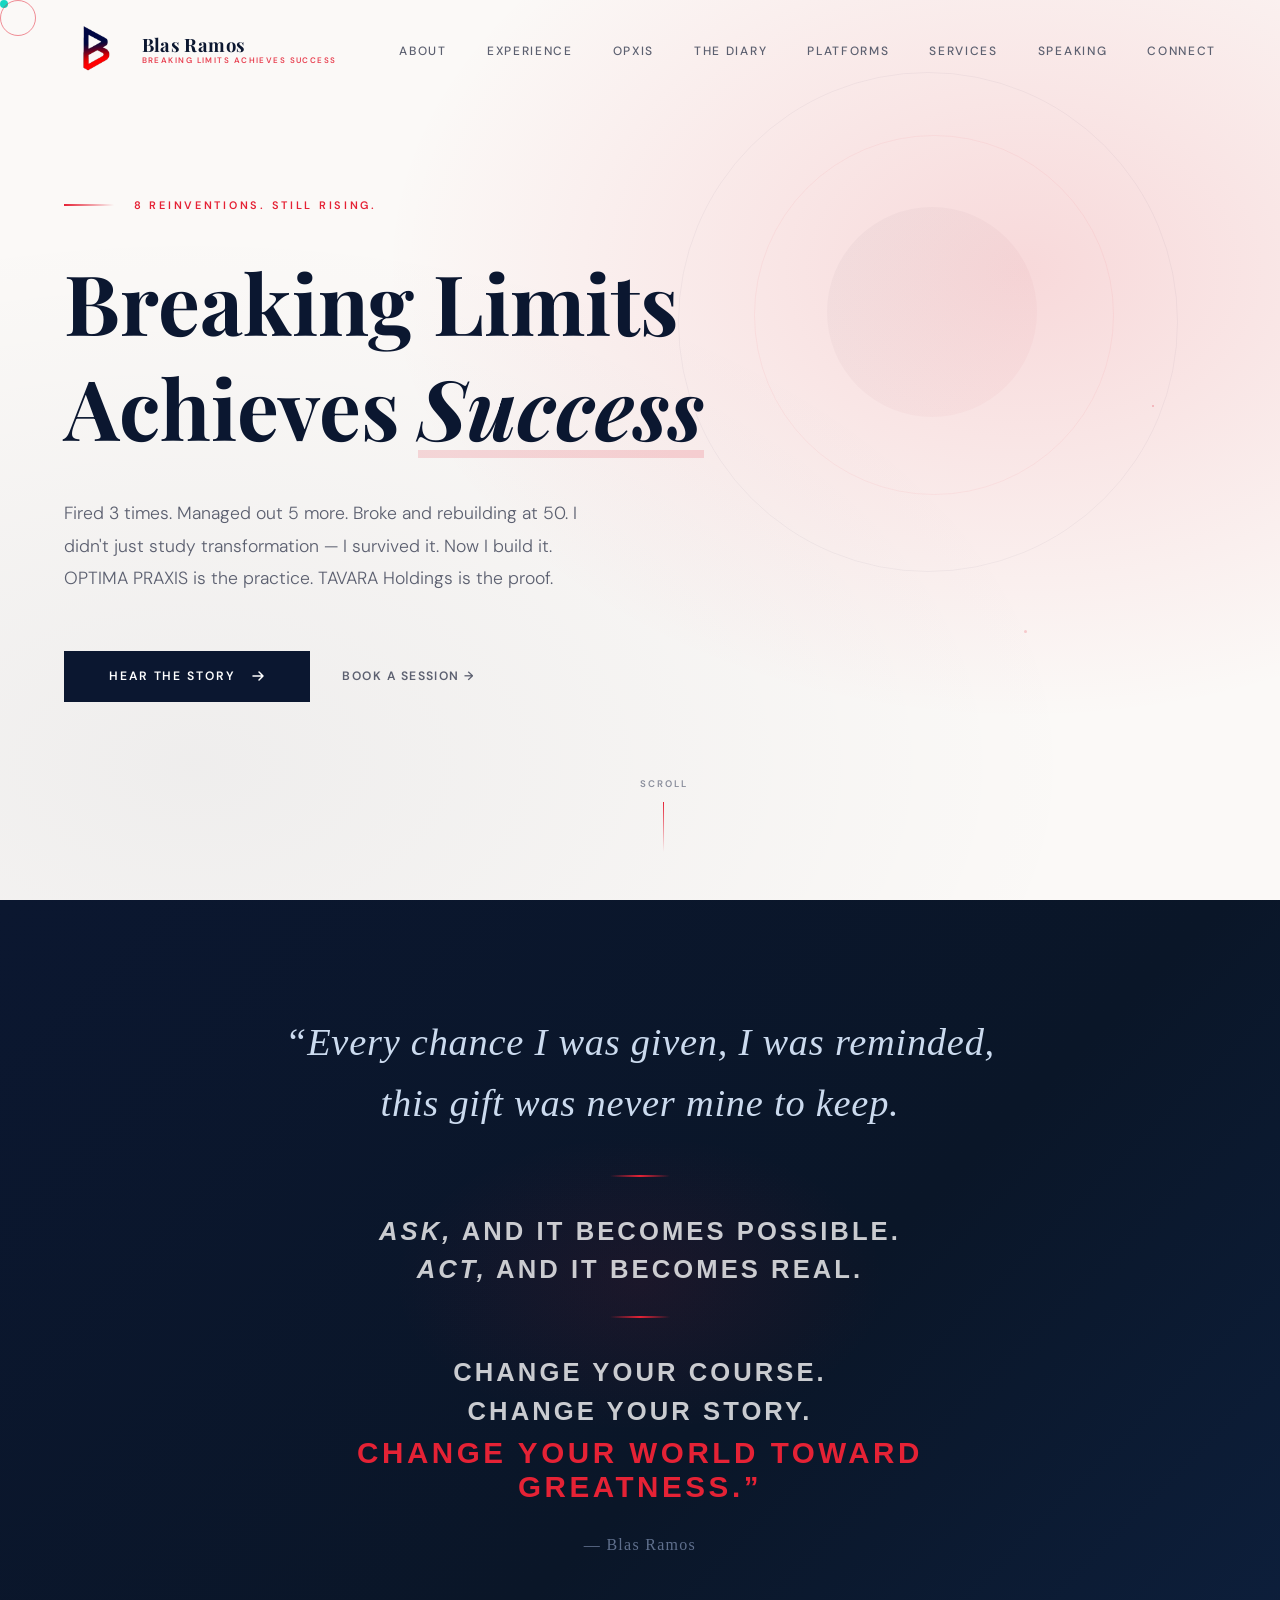
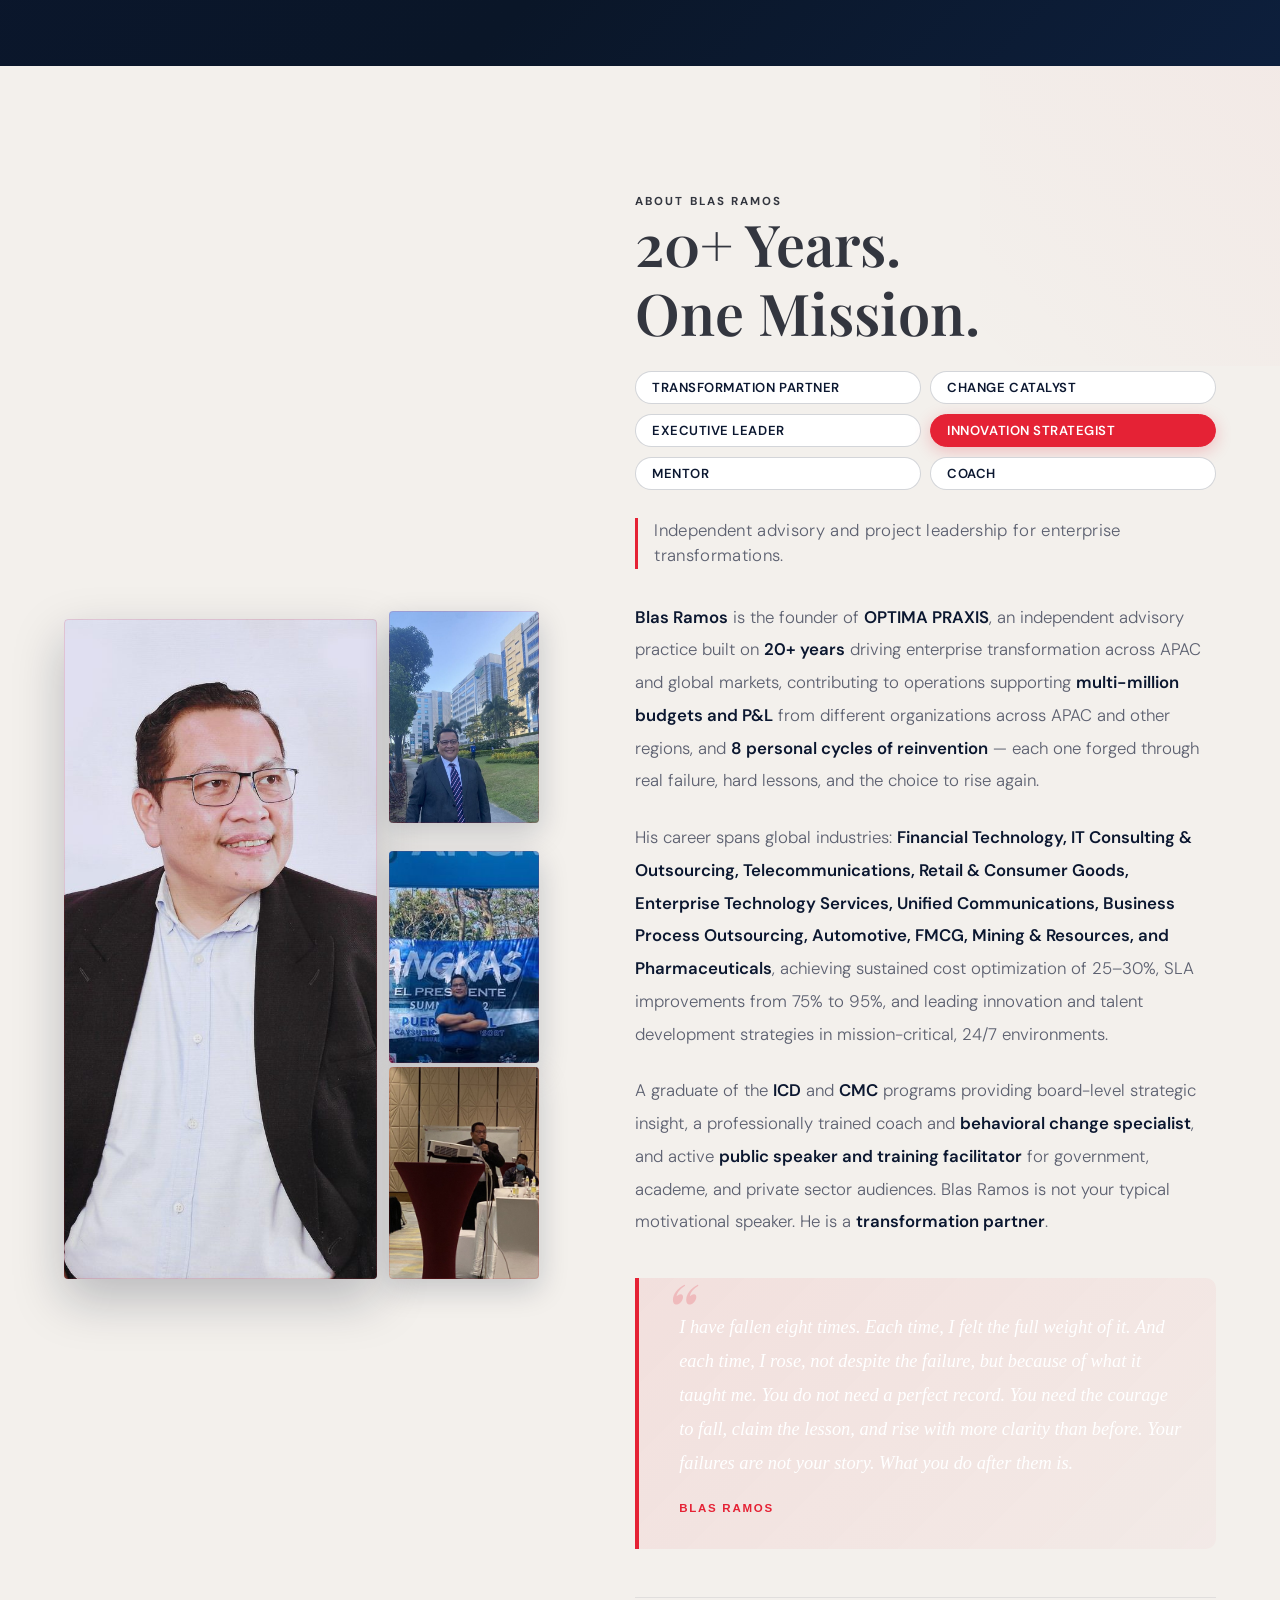
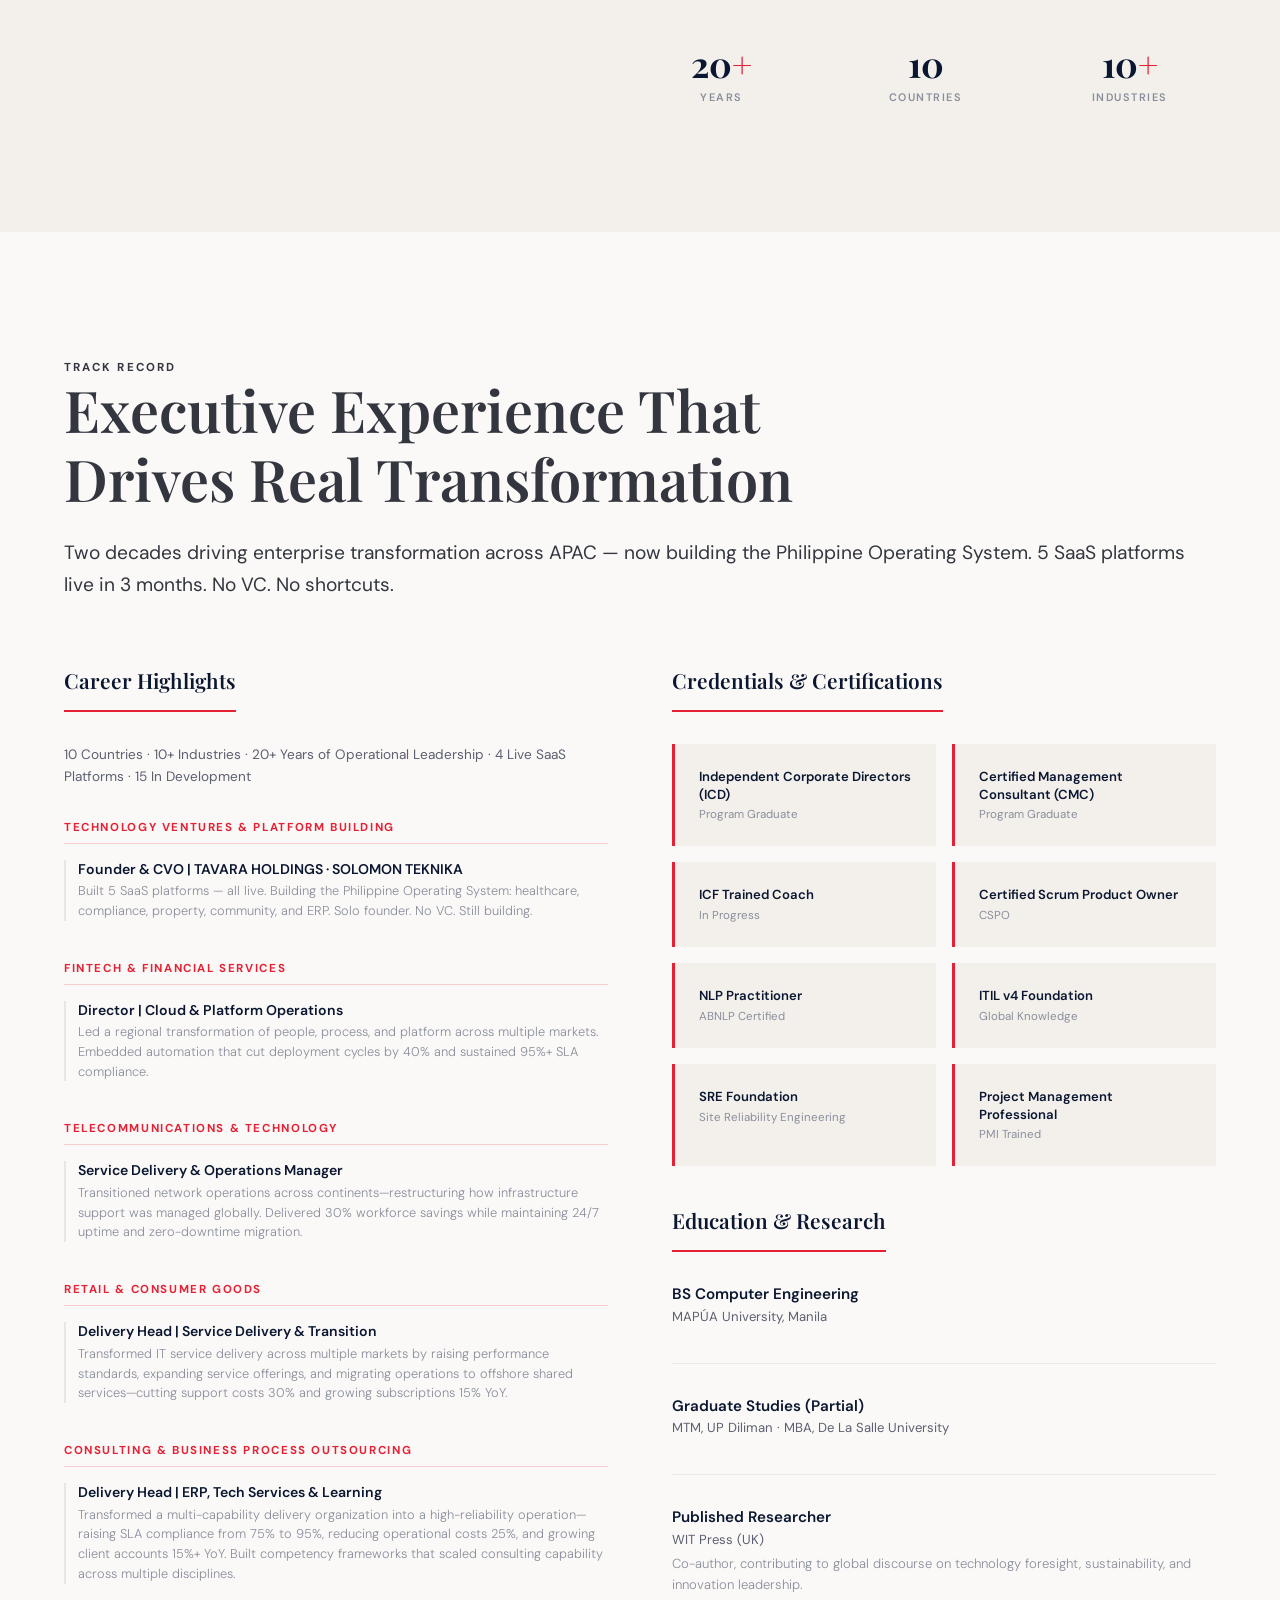
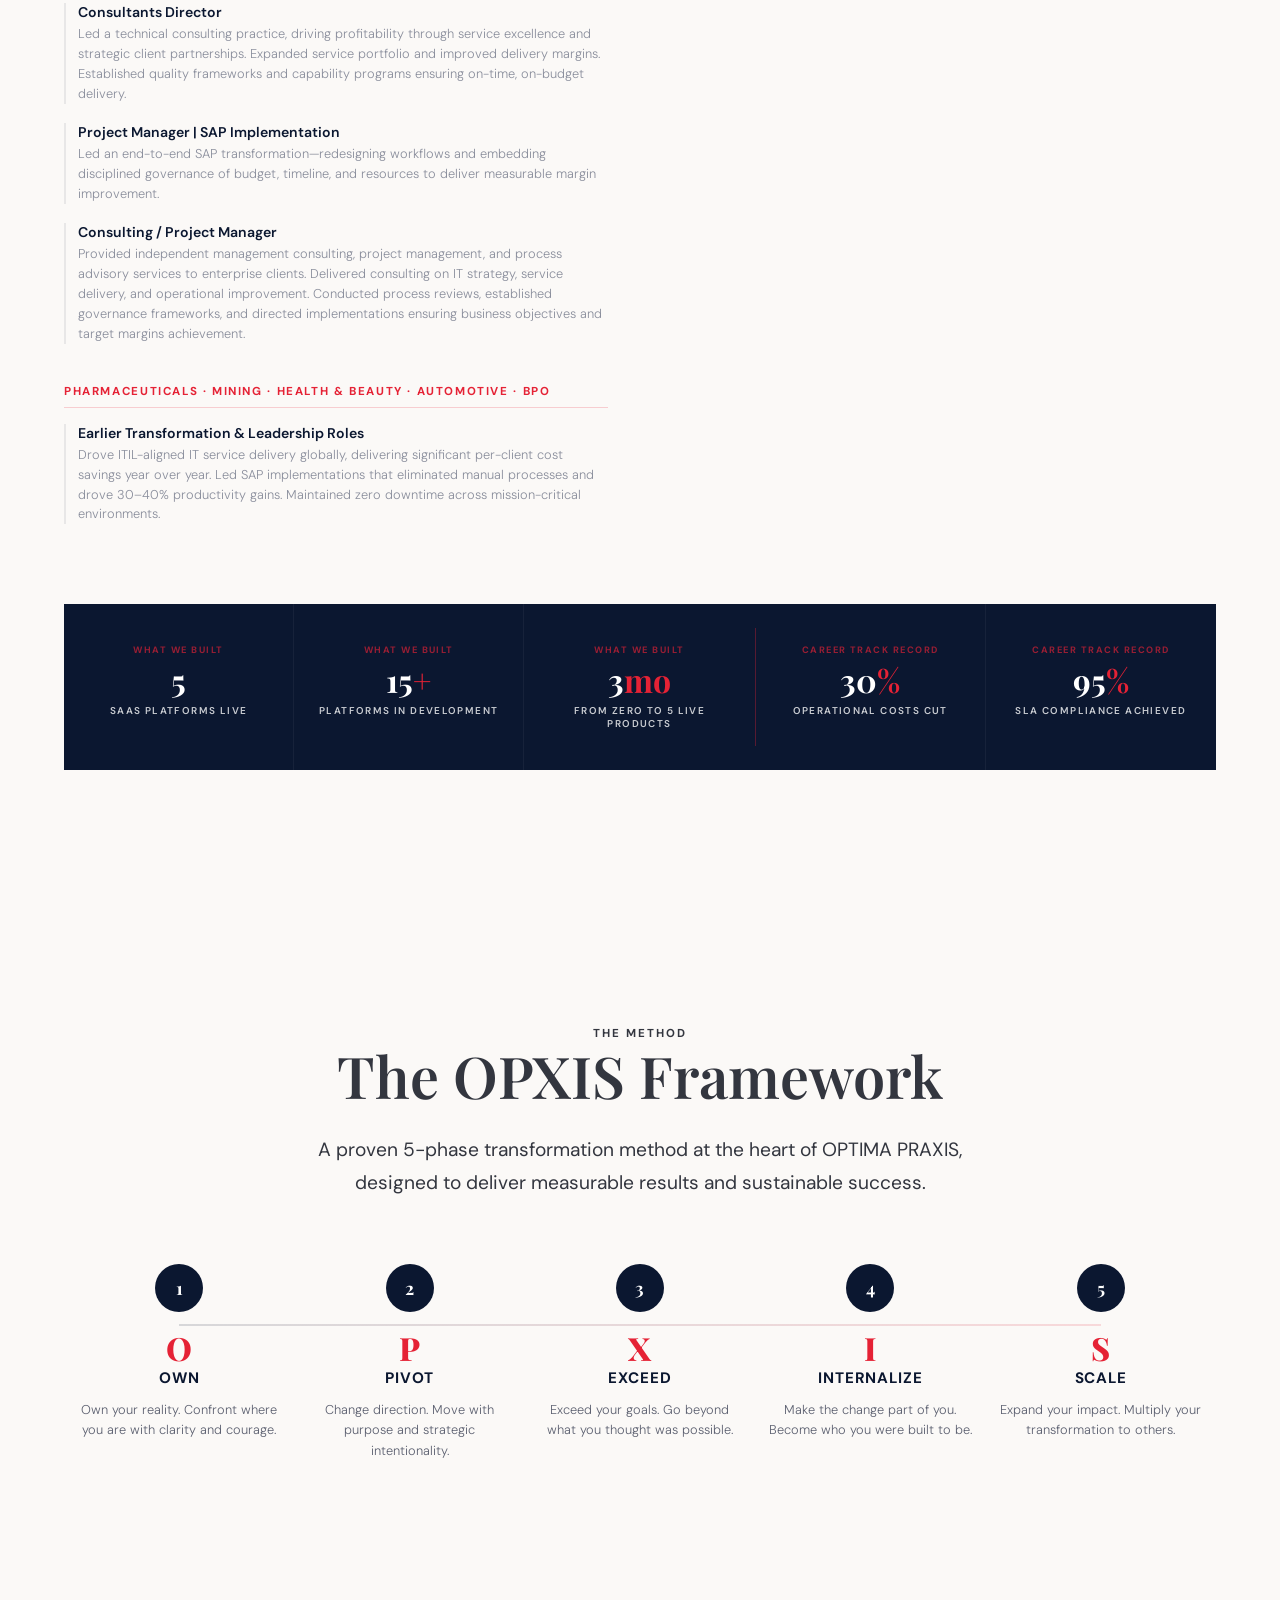
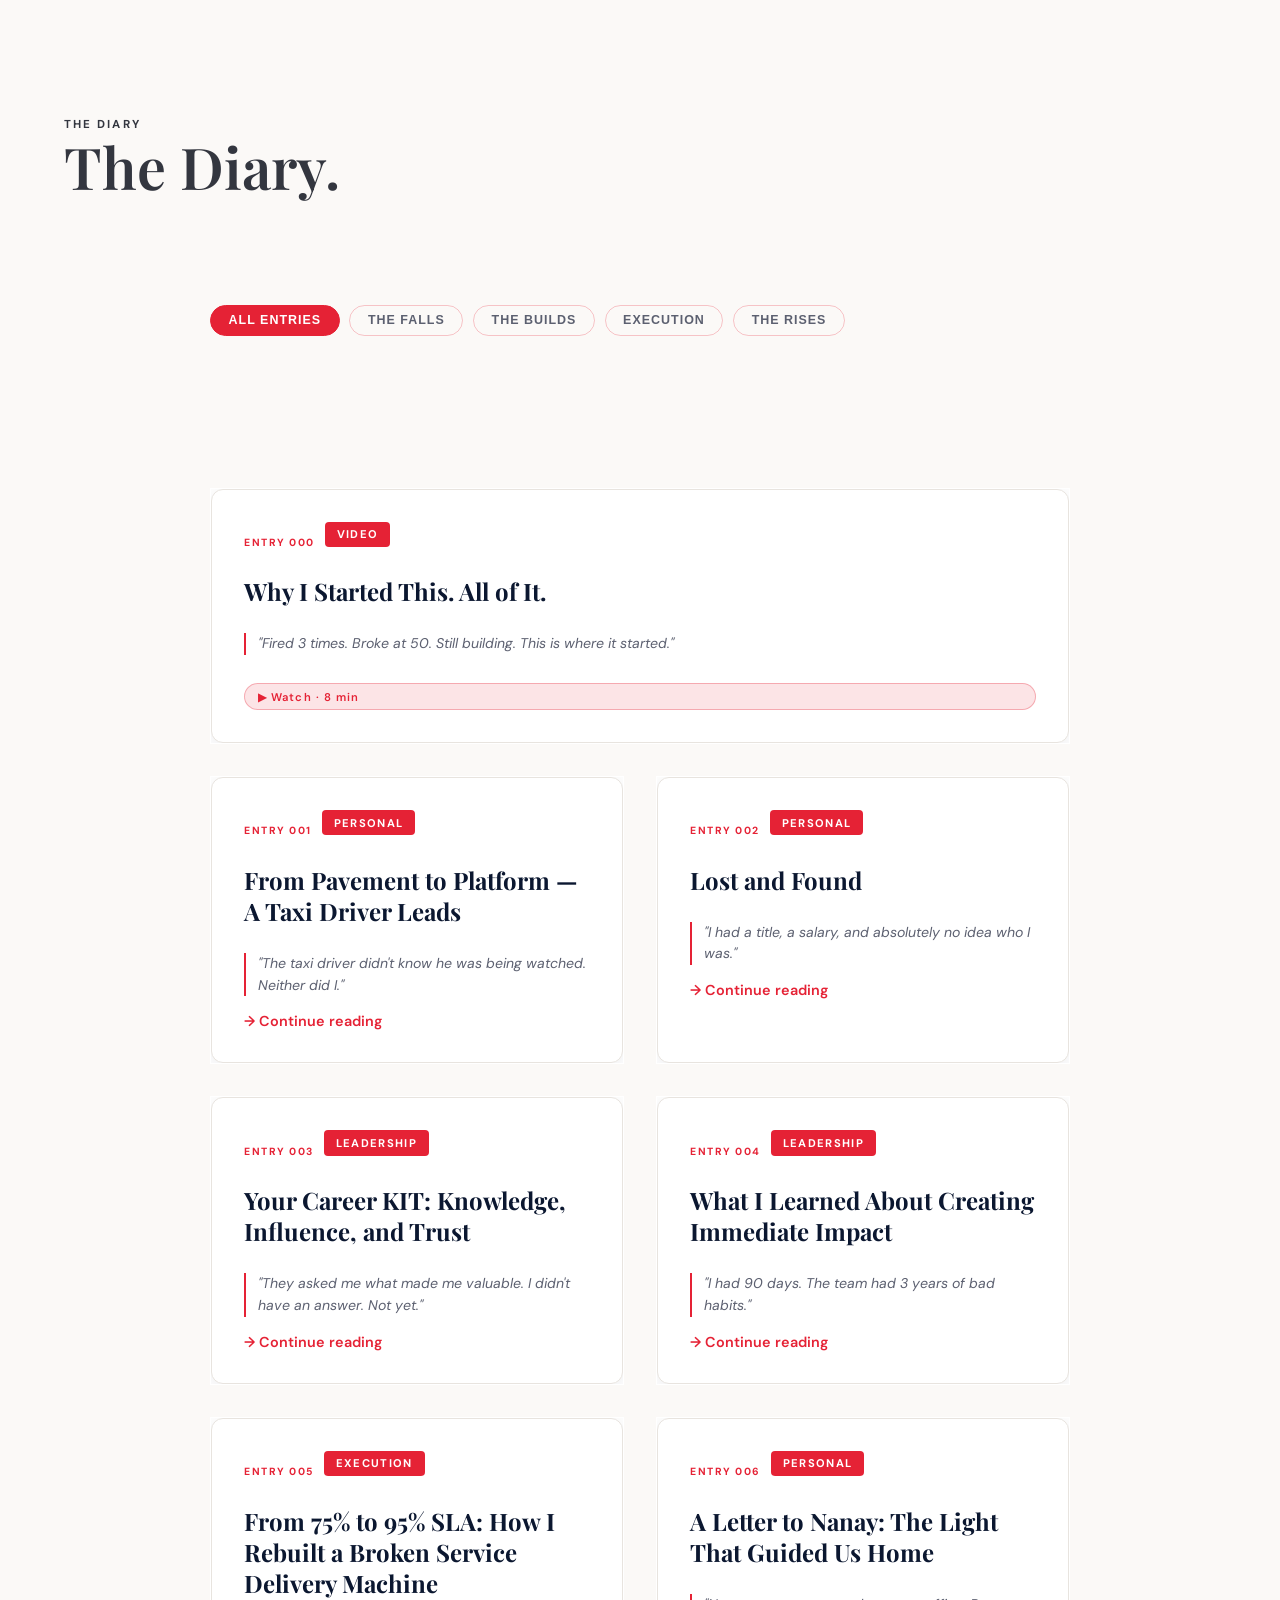
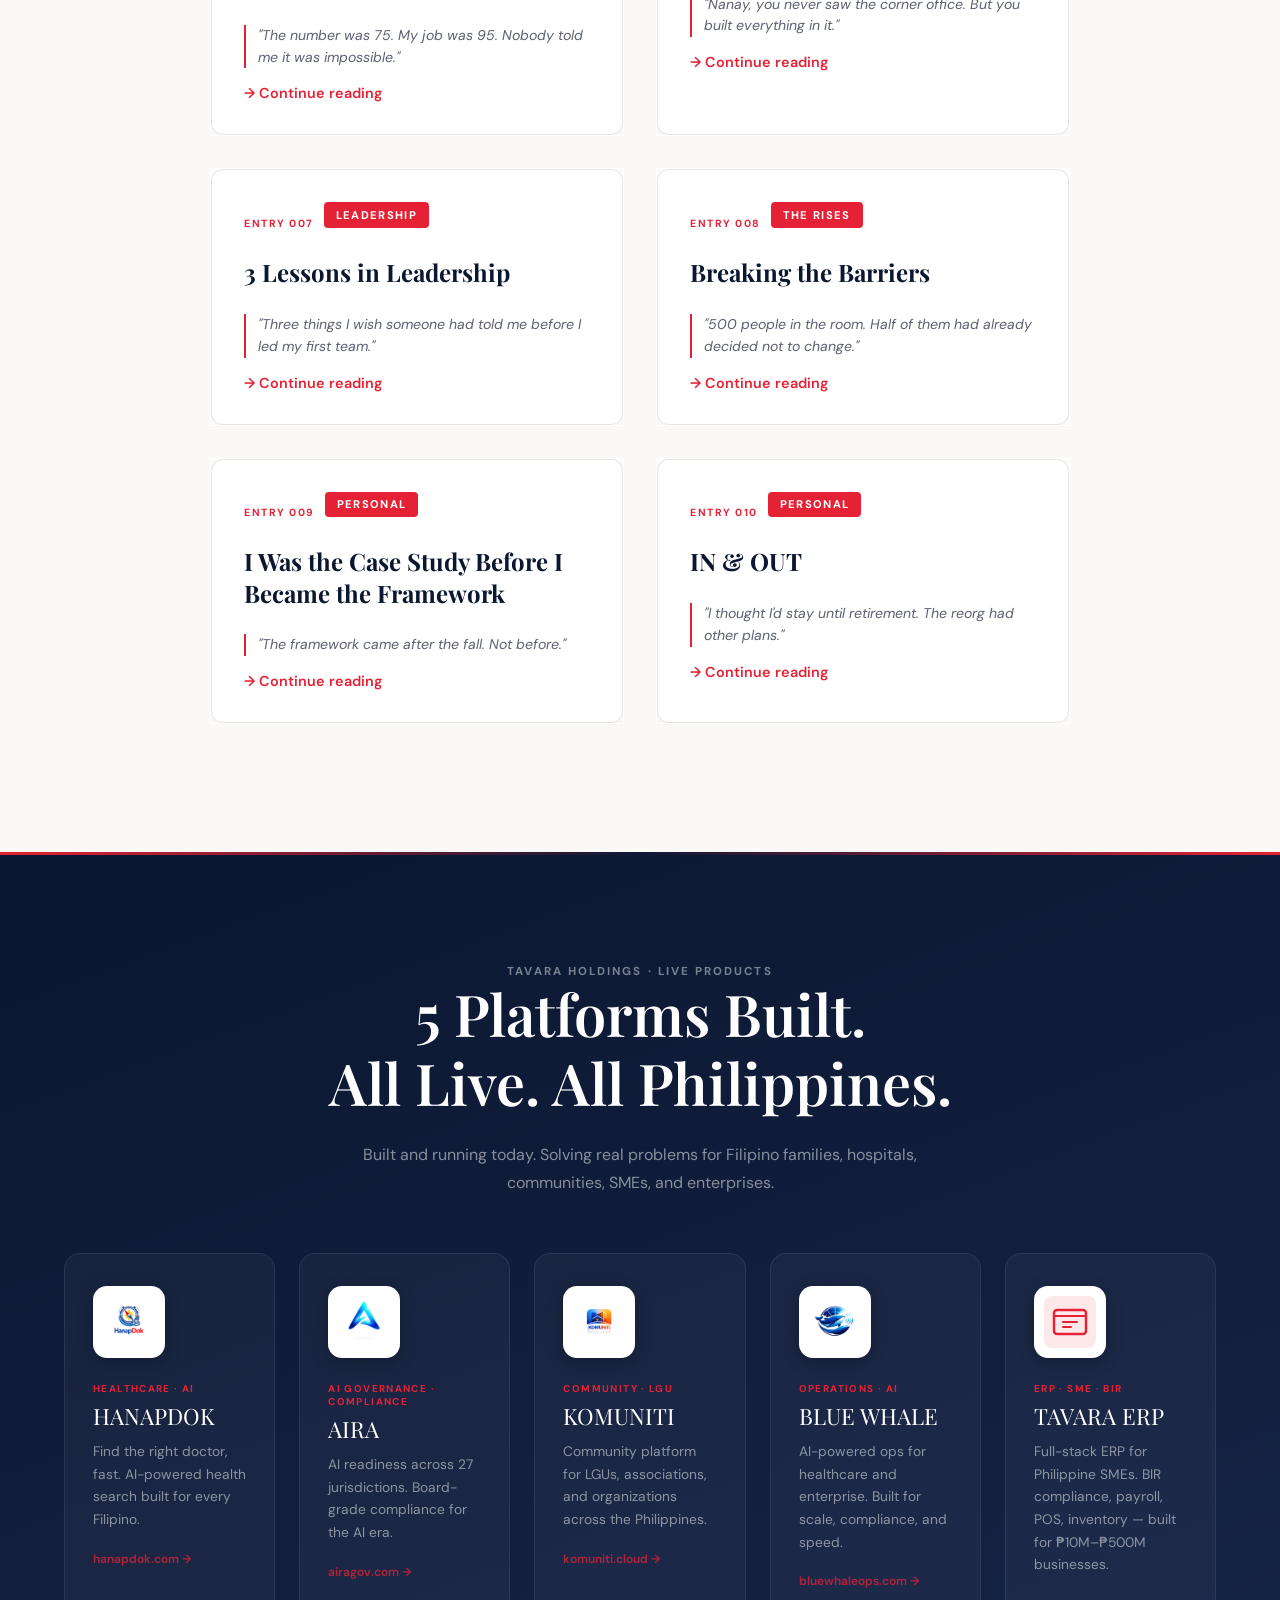
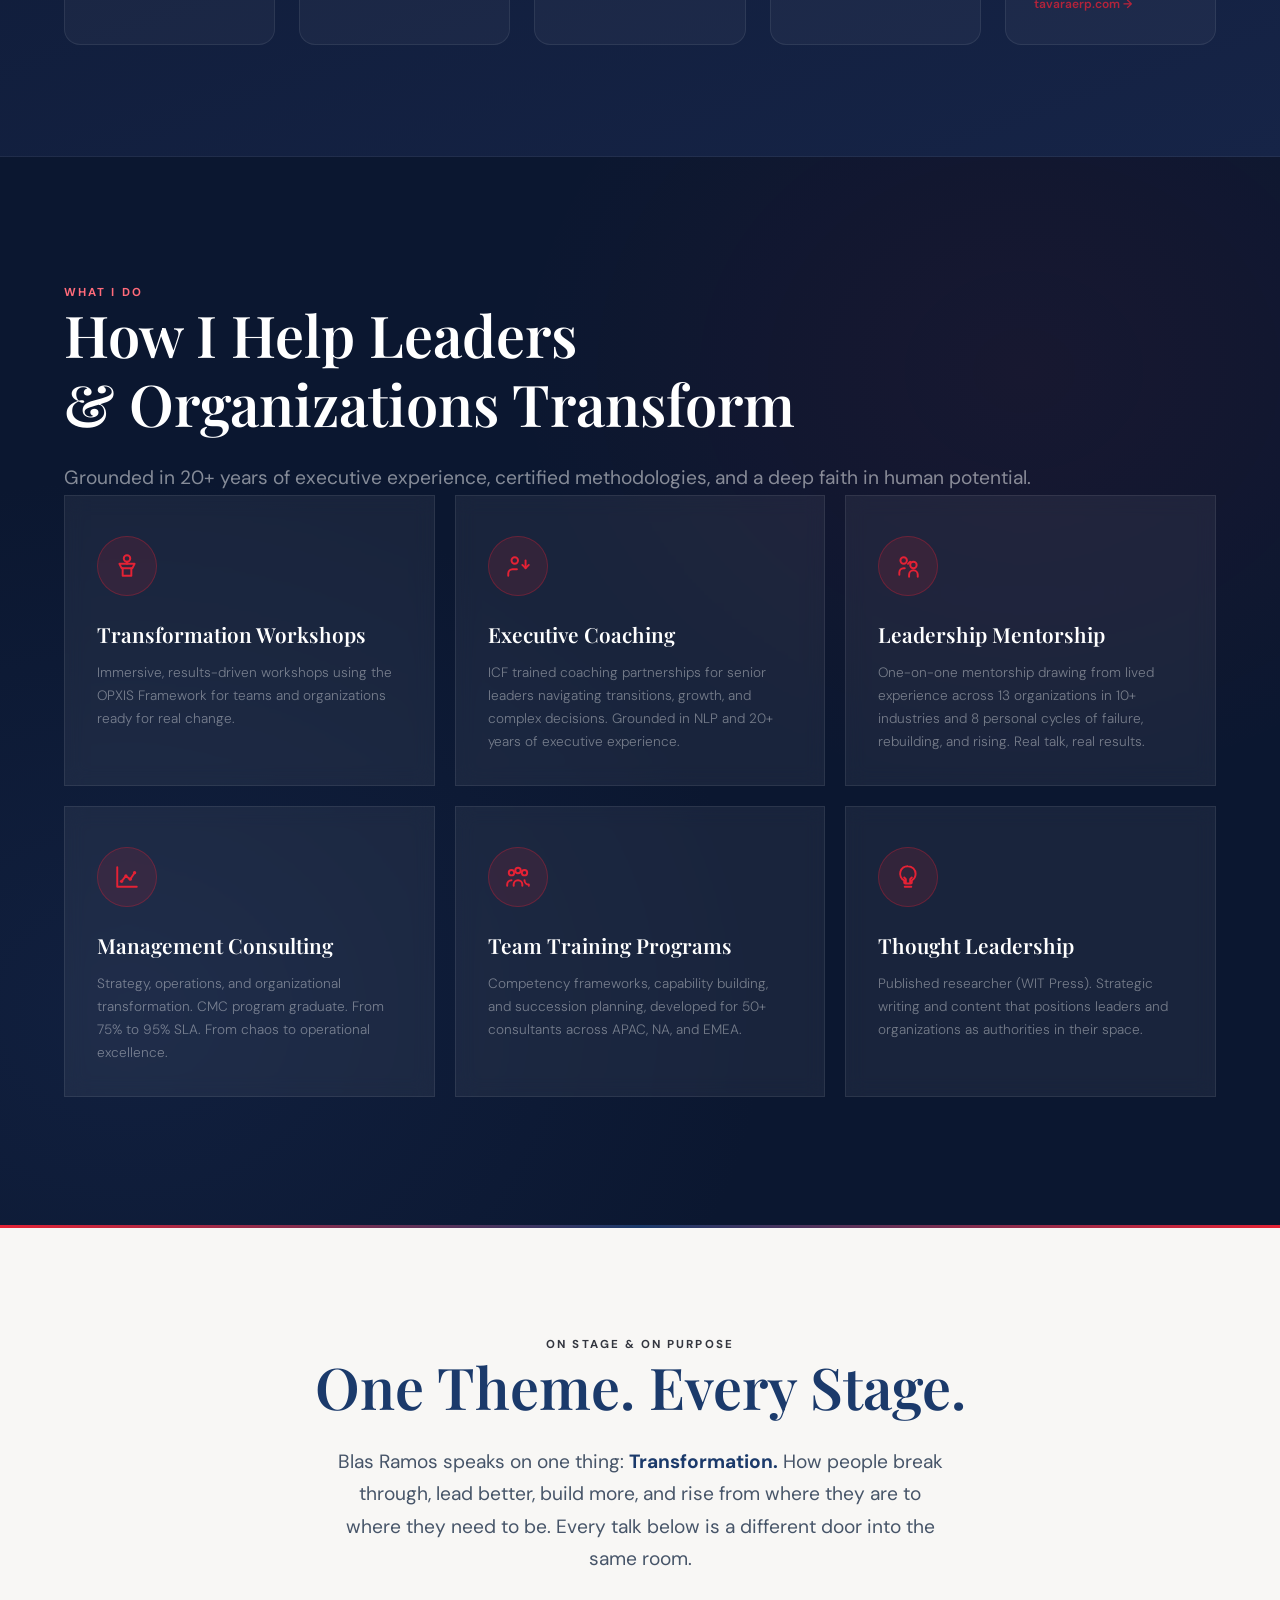
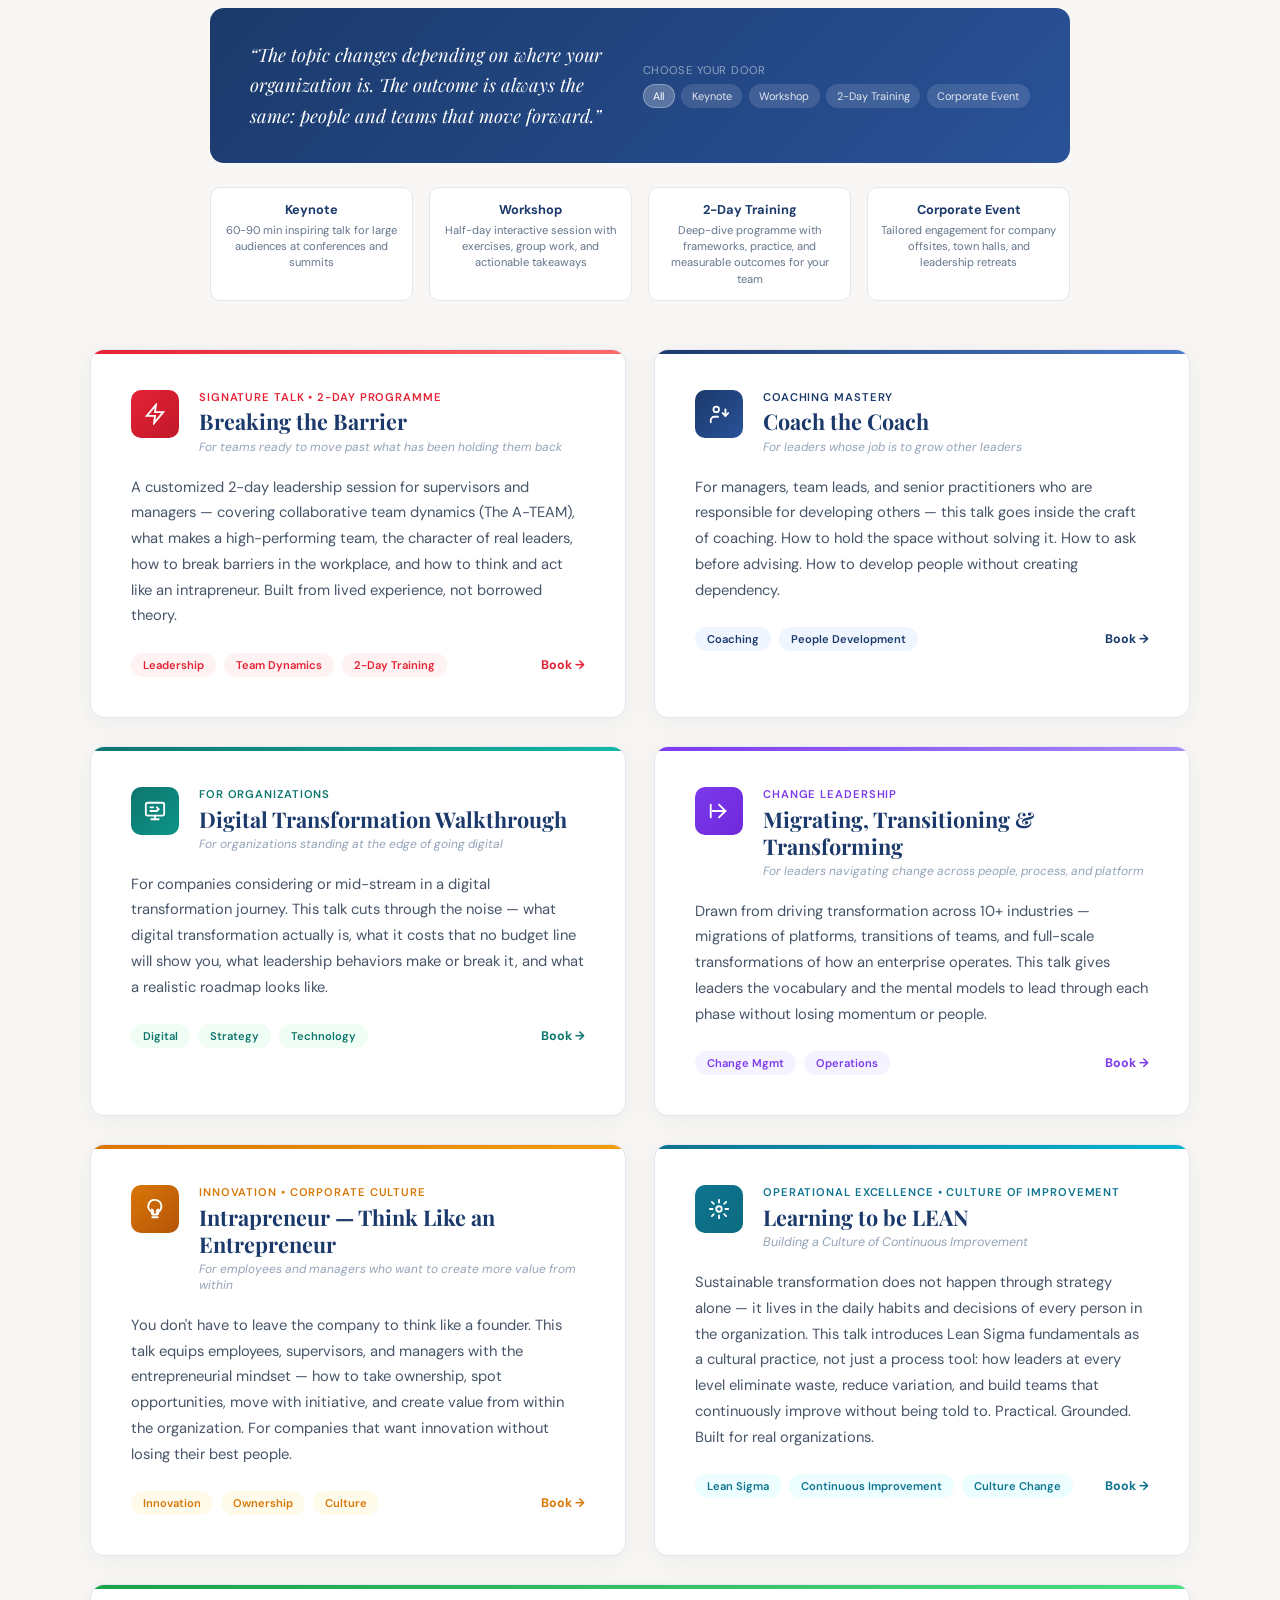
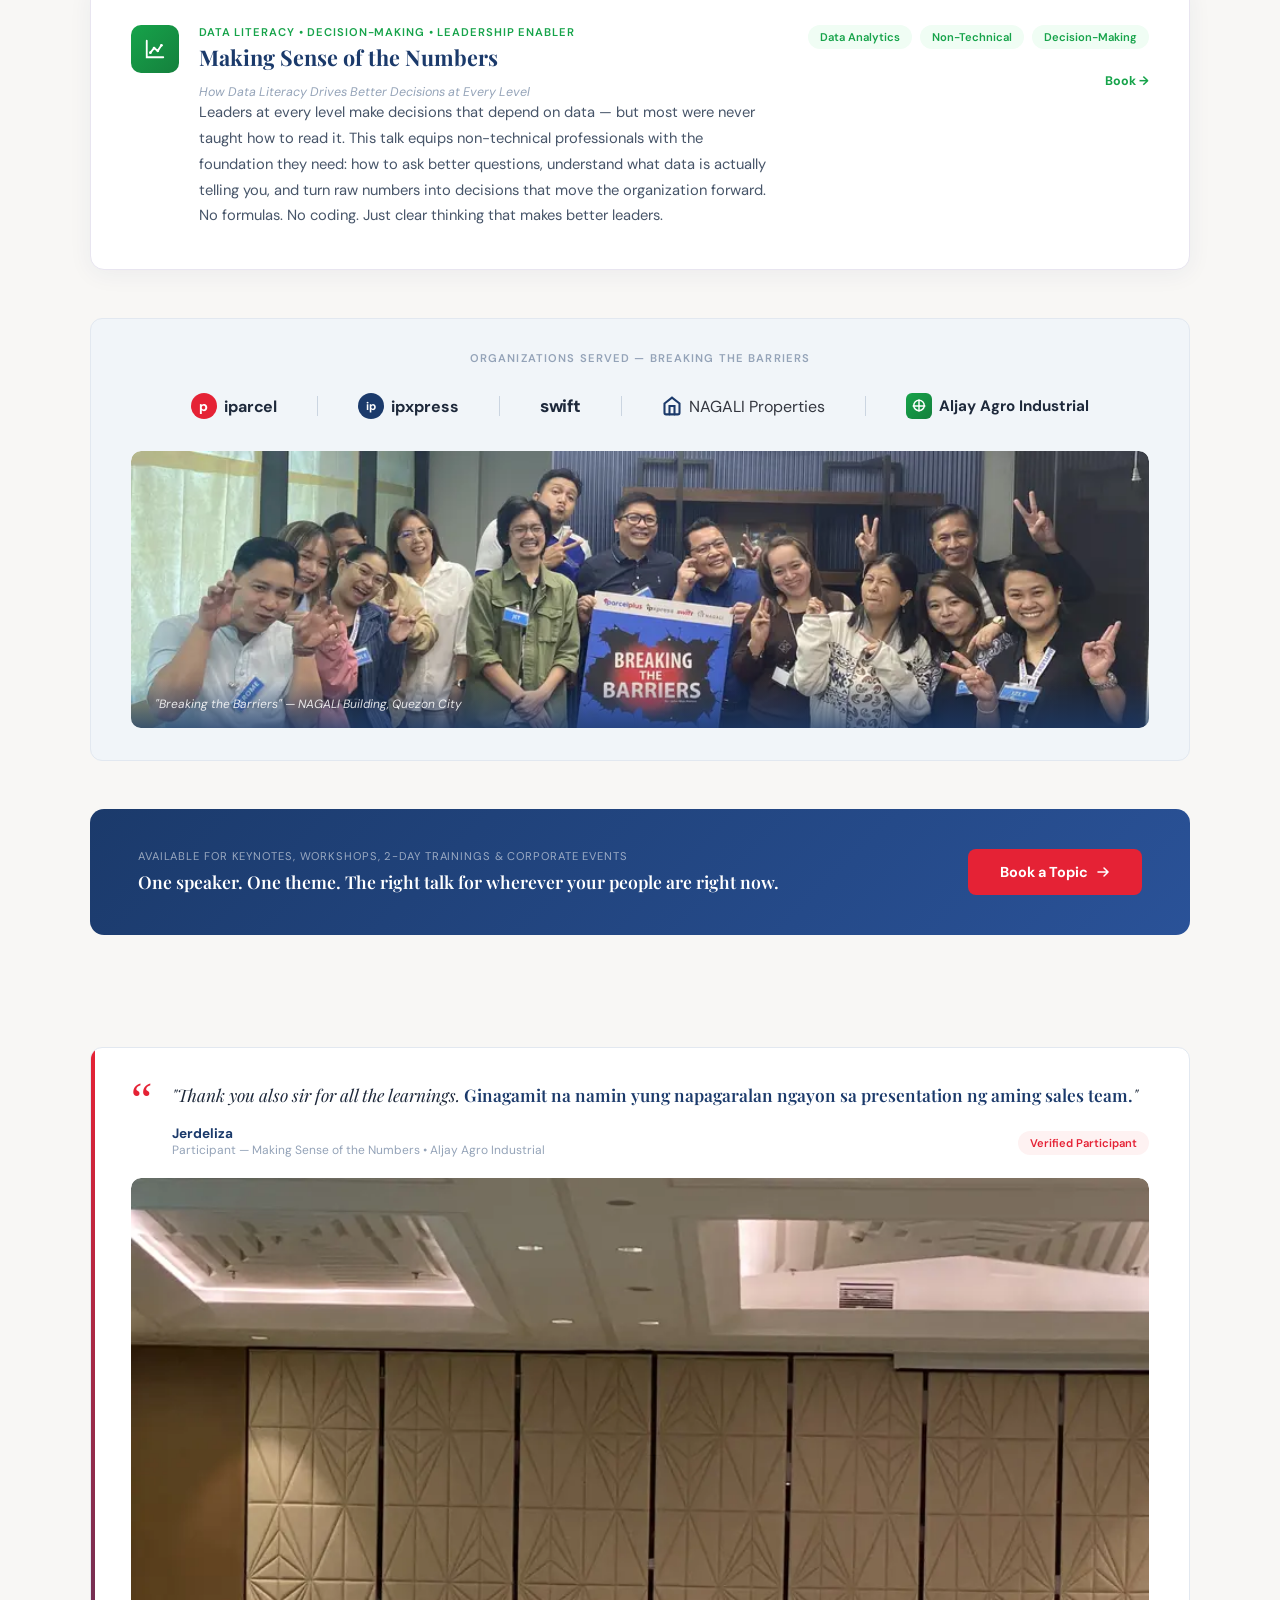
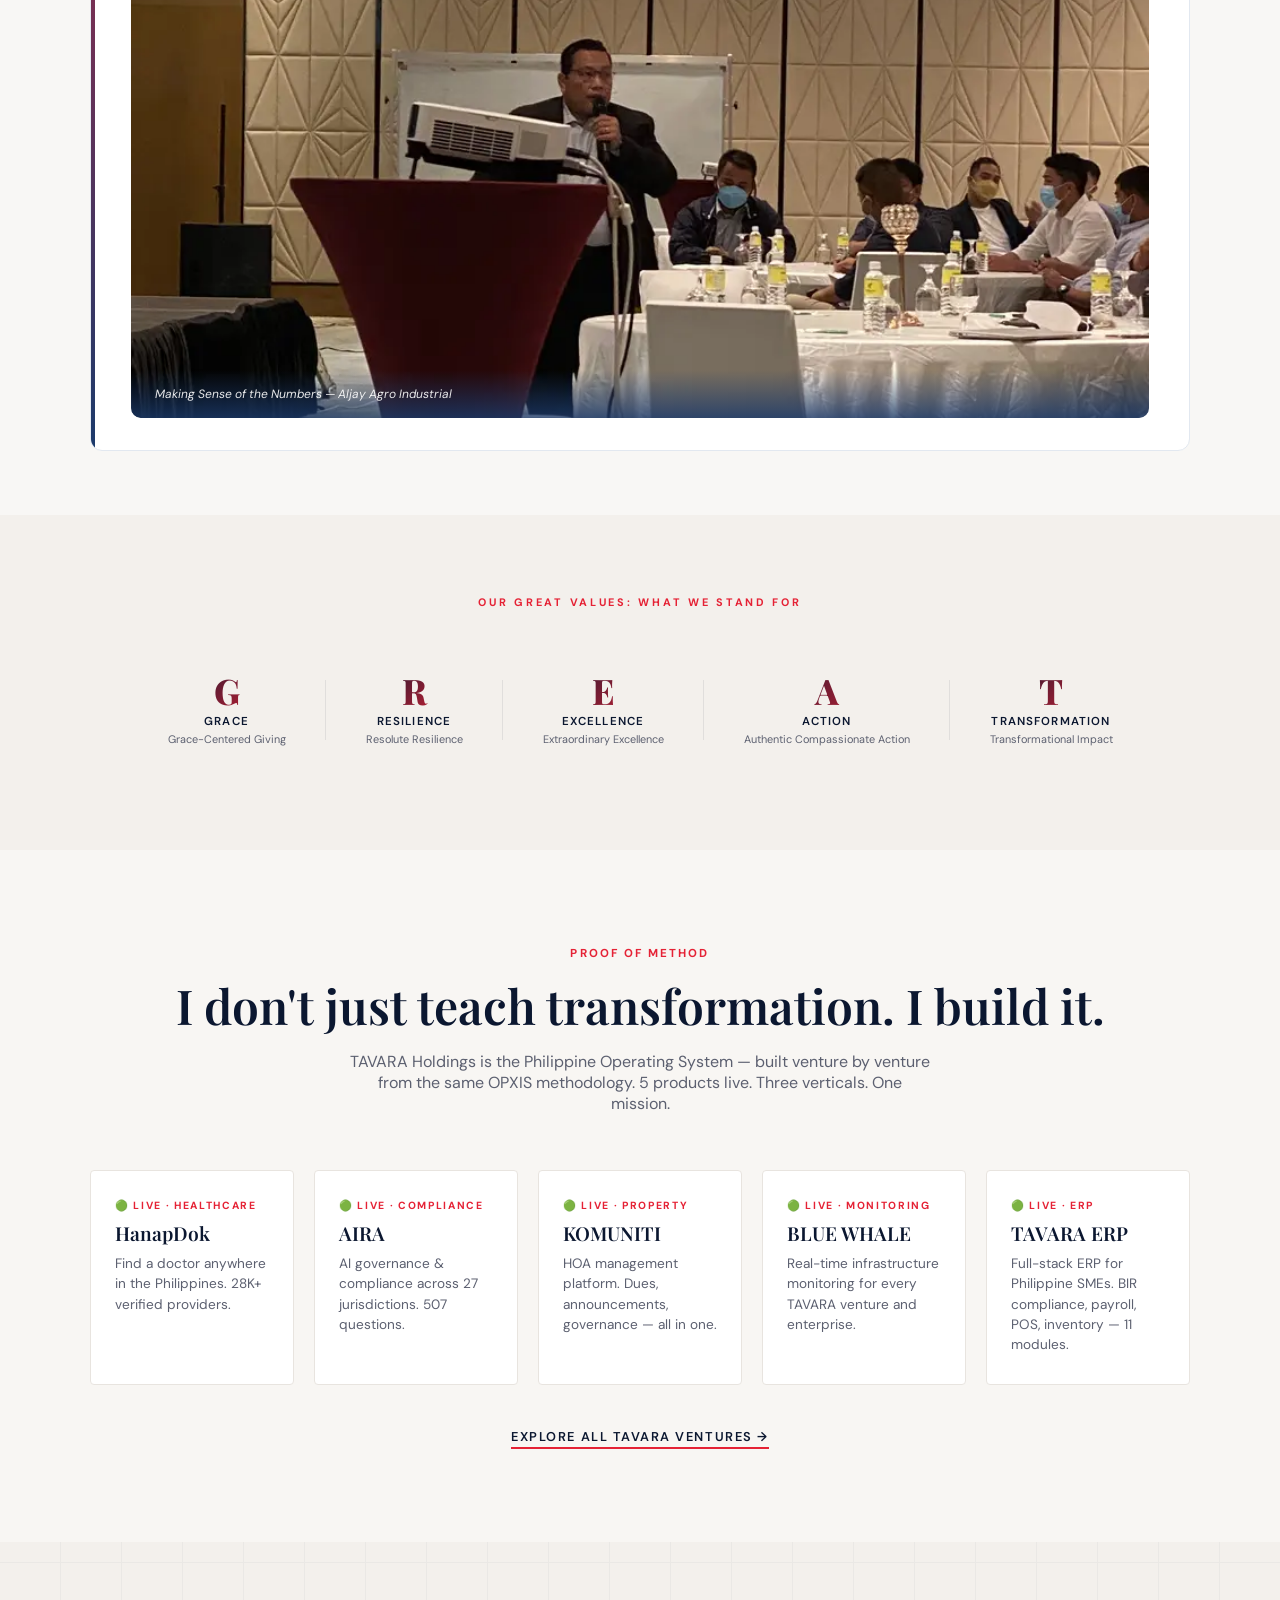
==== commit 3a3f76e2: "fix: correct product count (5), AIRA question count (507), remove stale claims - 4 SaaS → 5 SaaS (2 " ====
--- a/index.html
+++ b/index.html
@@ -2913,7 +2913,7 @@
     <div class="section-header reveal">
       <div class="section-tag">Track Record</div>
       <h2 class="section-title">Executive Experience That<br>Drives Real Transformation</h2>
-      <p class="section-subtitle">Two decades driving enterprise transformation across APAC &mdash; now building the Philippine Operating System. 4 SaaS platforms live in 3 months. 15 in development. No VC. No shortcuts.</p>
+      <p class="section-subtitle">Two decades driving enterprise transformation across APAC &mdash; now building the Philippine Operating System. 5 SaaS platforms live in 3 months. No VC. No shortcuts.</p>
     </div>
     <div class="track-columns">
       <div class="reveal">
@@ -2924,7 +2924,7 @@
           <div class="cluster-header">Technology Ventures &amp; Platform Building</div>
           <div class="cluster-item">
             <h4>Founder &amp; CVO | TAVARA HOLDINGS &middot; SOLOMON TEKNIKA</h4>
-            <div class="cluster-detail">Built 4 SaaS platforms in 3 months &mdash; all live. 15 more in development. Building the Philippine Operating System: healthcare, fleet, property, livelihood, and AI. Solo founder. No VC. Still building.</div>
+            <div class="cluster-detail">Built 5 SaaS platforms &mdash; all live. Building the Philippine Operating System: healthcare, compliance, property, community, and ERP. Solo founder. No VC. Still building.</div>
           </div>
         </div>
 
@@ -3728,7 +3728,7 @@
     <div style="text-align:center; margin-bottom:3.5rem;">
       <div style="font-size:0.72rem; font-weight:700; letter-spacing:0.18em; text-transform:uppercase; color:#E52235; margin-bottom:1rem;">Proof of Method</div>
       <h2 style="font-family:'Playfair Display',serif; font-size:clamp(2rem,4vw,3rem); color:#0B1730; margin-bottom:1rem; line-height:1.2;">I don't just teach transformation. I build it.</h2>
-      <p style="color:#5C6070; font-size:1rem; max-width:580px; margin:0 auto;">TAVARA Holdings is the Philippine Operating System — built venture by venture from the same OPXIS methodology. Eight products live. Three verticals. One mission.</p>
+      <p style="color:#5C6070; font-size:1rem; max-width:580px; margin:0 auto;">TAVARA Holdings is the Philippine Operating System — built venture by venture from the same OPXIS methodology. 5 products live. Three verticals. One mission.</p>
     </div>
     <div style="display:grid; grid-template-columns:repeat(auto-fit,minmax(200px,1fr)); gap:1.25rem; margin-bottom:2.5rem;">
       <a href="https://hanapdok.com" target="_blank" style="display:block; padding:1.75rem 1.5rem; background:#fff; border:1px solid #e8e4df; border-radius:4px; text-decoration:none; transition:box-shadow 0.2s, transform 0.2s;" onmouseover="this.style.boxShadow='0 8px 32px rgba(11,23,48,0.10)'; this.style.transform='translateY(-2px)'" onmouseout="this.style.boxShadow='none'; this.style.transform='none'" >
@@ -3739,7 +3739,7 @@
       <a href="https://airagov.com" target="_blank" style="display:block; padding:1.75rem 1.5rem; background:#fff; border:1px solid #e8e4df; border-radius:4px; text-decoration:none; transition:box-shadow 0.2s, transform 0.2s;" onmouseover="this.style.boxShadow='0 8px 32px rgba(11,23,48,0.10)'; this.style.transform='translateY(-2px)'" onmouseout="this.style.boxShadow='none'; this.style.transform='none'" >
         <div style="font-size:0.65rem; font-weight:700; letter-spacing:0.16em; text-transform:uppercase; color:#E52235; margin-bottom:0.5rem;">🟢 LIVE · Compliance</div>
         <div style="font-family:'Playfair Display',serif; font-size:1.2rem; font-weight:600; color:#0B1730; margin-bottom:0.5rem;">AIRA</div>
-        <div style="font-size:0.85rem; color:#5C6070; line-height:1.5;">AI regulatory compliance across 27 jurisdictions. 471 clause-anchored questions.</div>
+        <div style="font-size:0.85rem; color:#5C6070; line-height:1.5;">AI governance &amp; compliance across 27 jurisdictions. 507 questions.</div>
       </a>
       <a href="https://komuniti.cloud" target="_blank" style="display:block; padding:1.75rem 1.5rem; background:#fff; border:1px solid #e8e4df; border-radius:4px; text-decoration:none; transition:box-shadow 0.2s, transform 0.2s;" onmouseover="this.style.boxShadow='0 8px 32px rgba(11,23,48,0.10)'; this.style.transform='translateY(-2px)'" onmouseout="this.style.boxShadow='none'; this.style.transform='none'" >
         <div style="font-size:0.65rem; font-weight:700; letter-spacing:0.16em; text-transform:uppercase; color:#E52235; margin-bottom:0.5rem;">🟢 LIVE · Property</div>
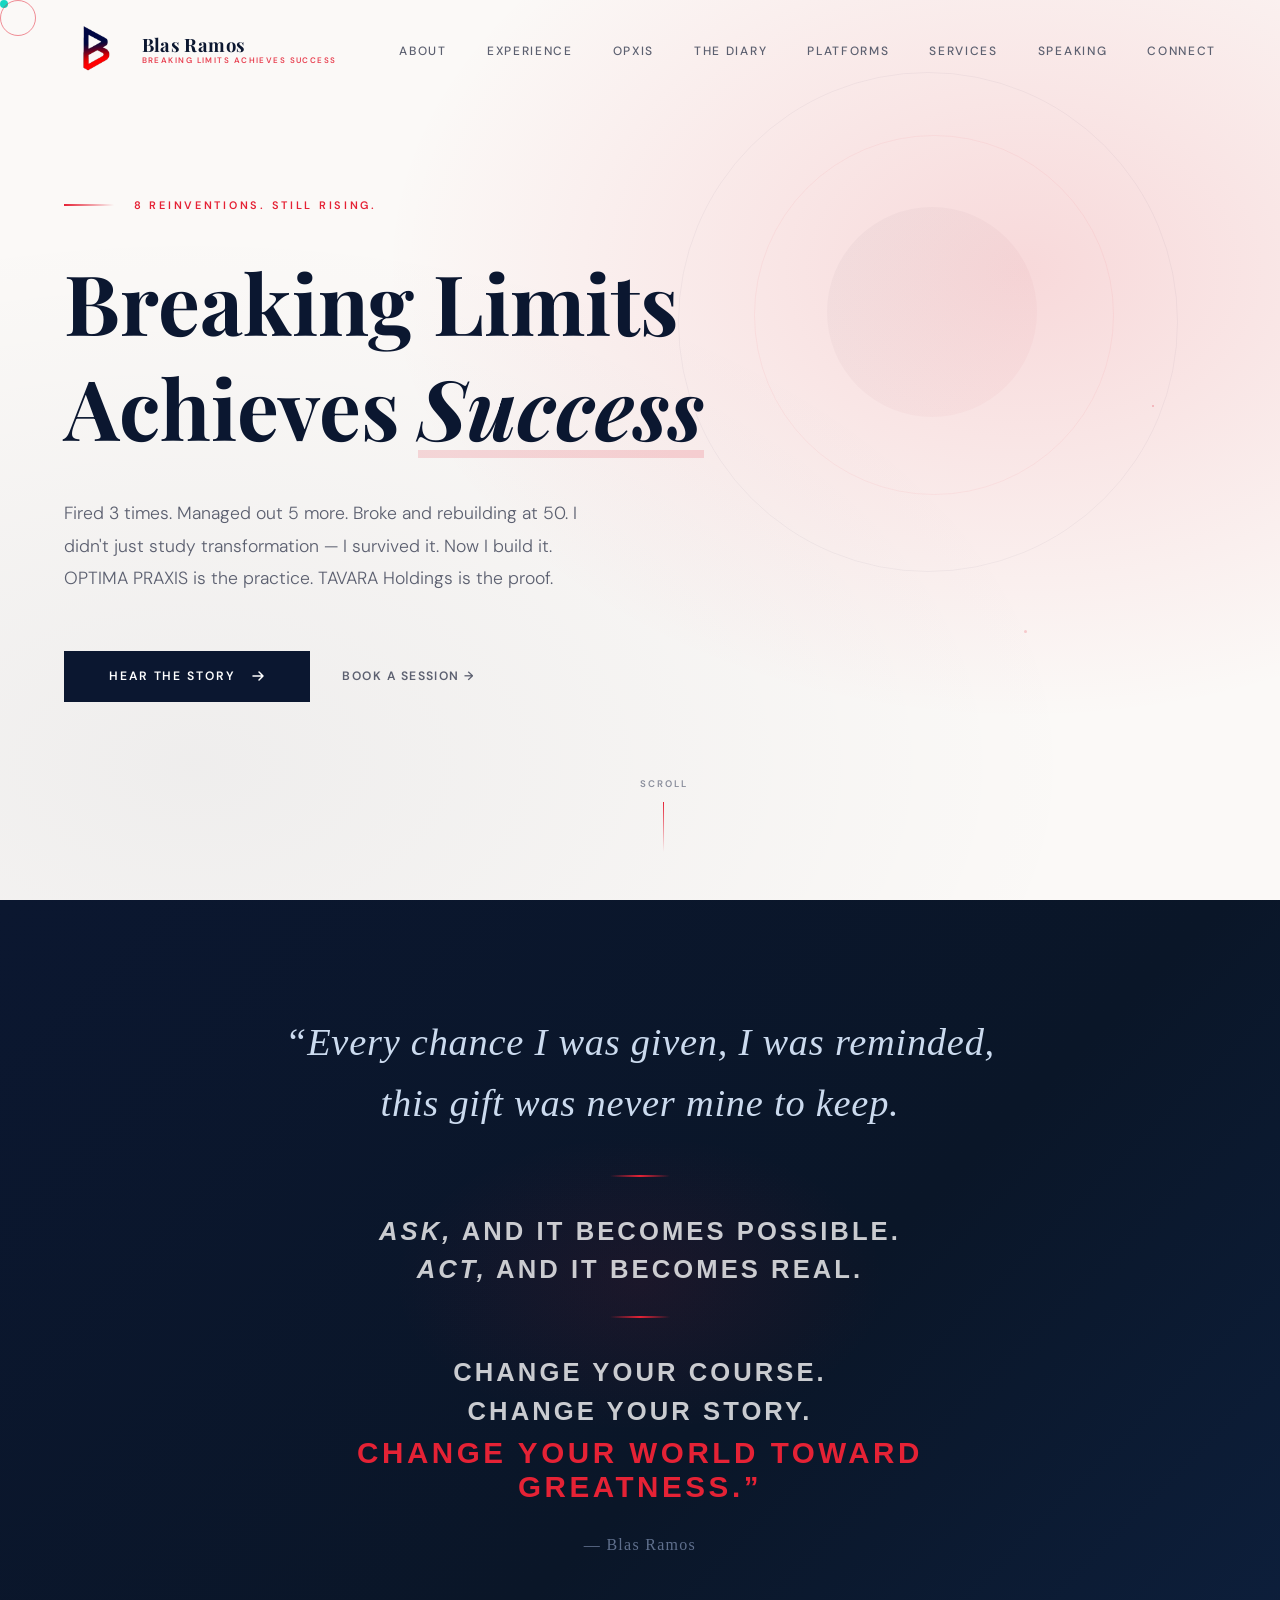
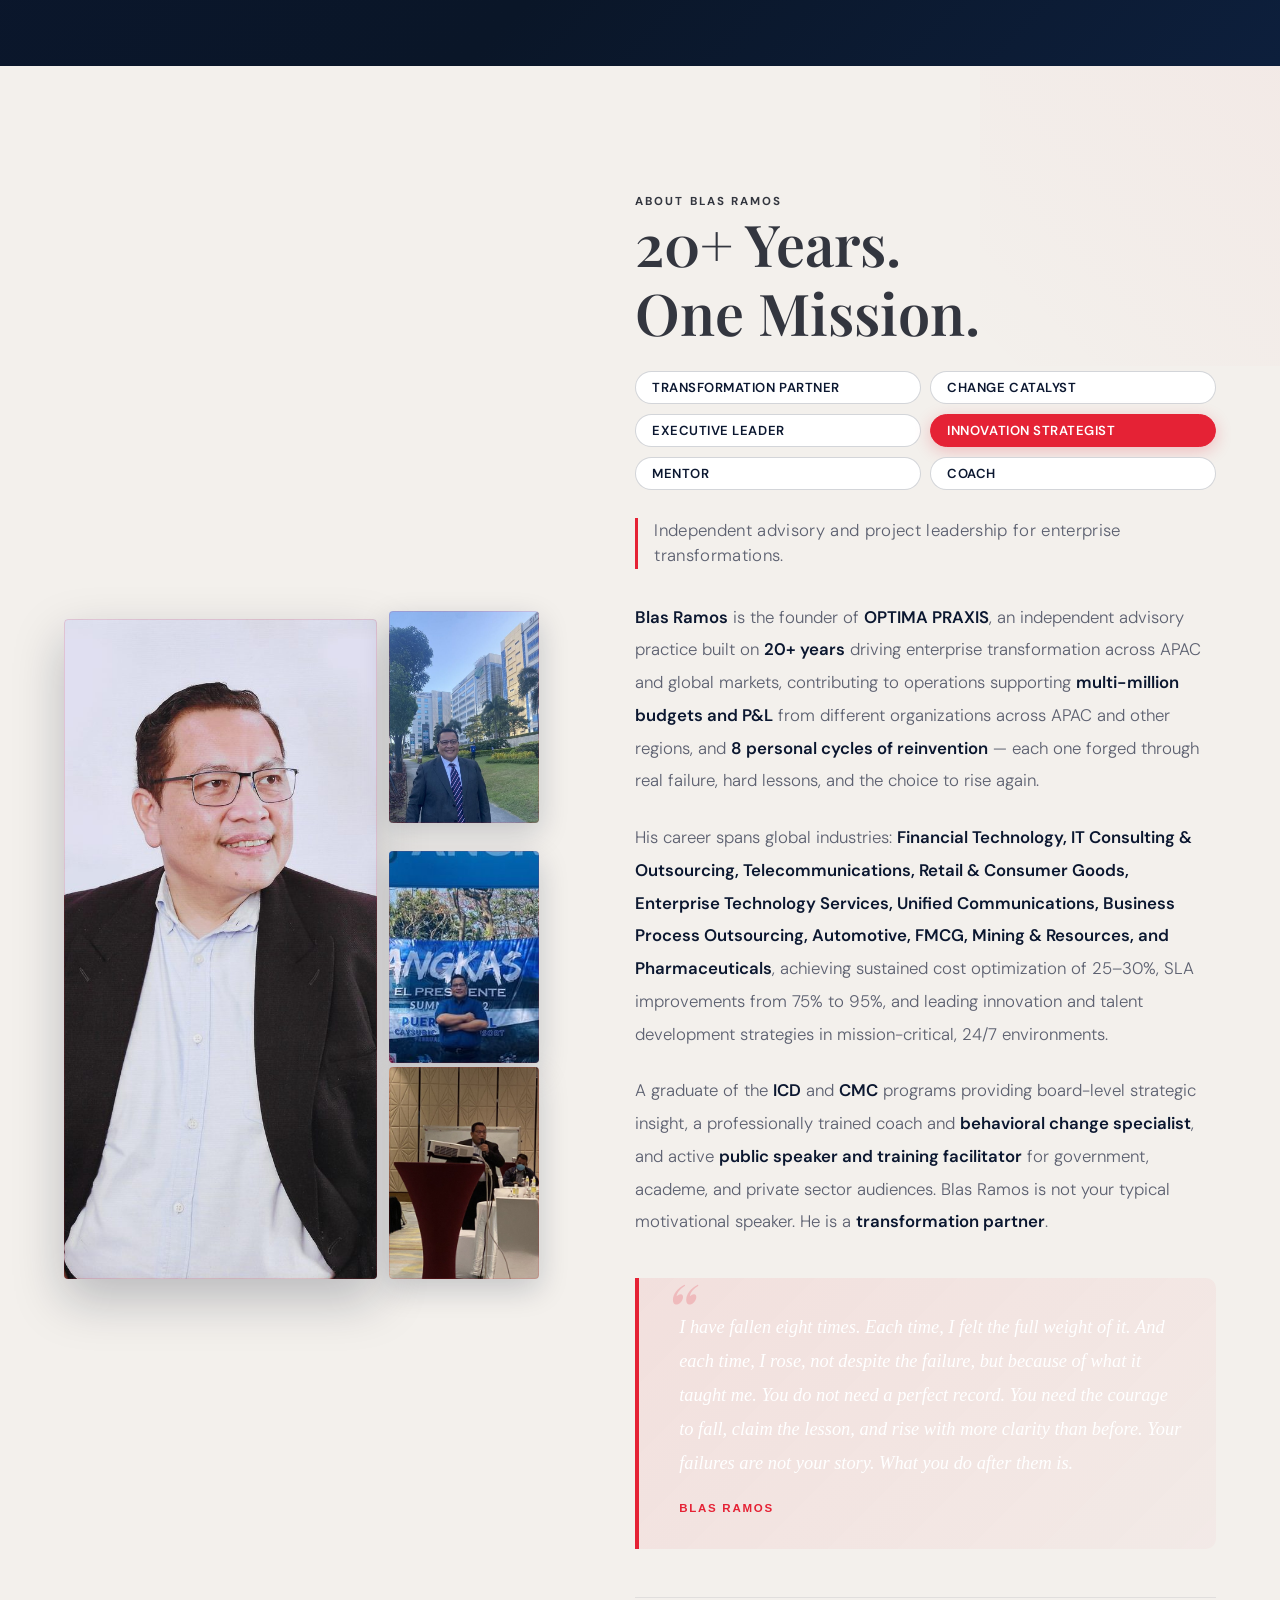
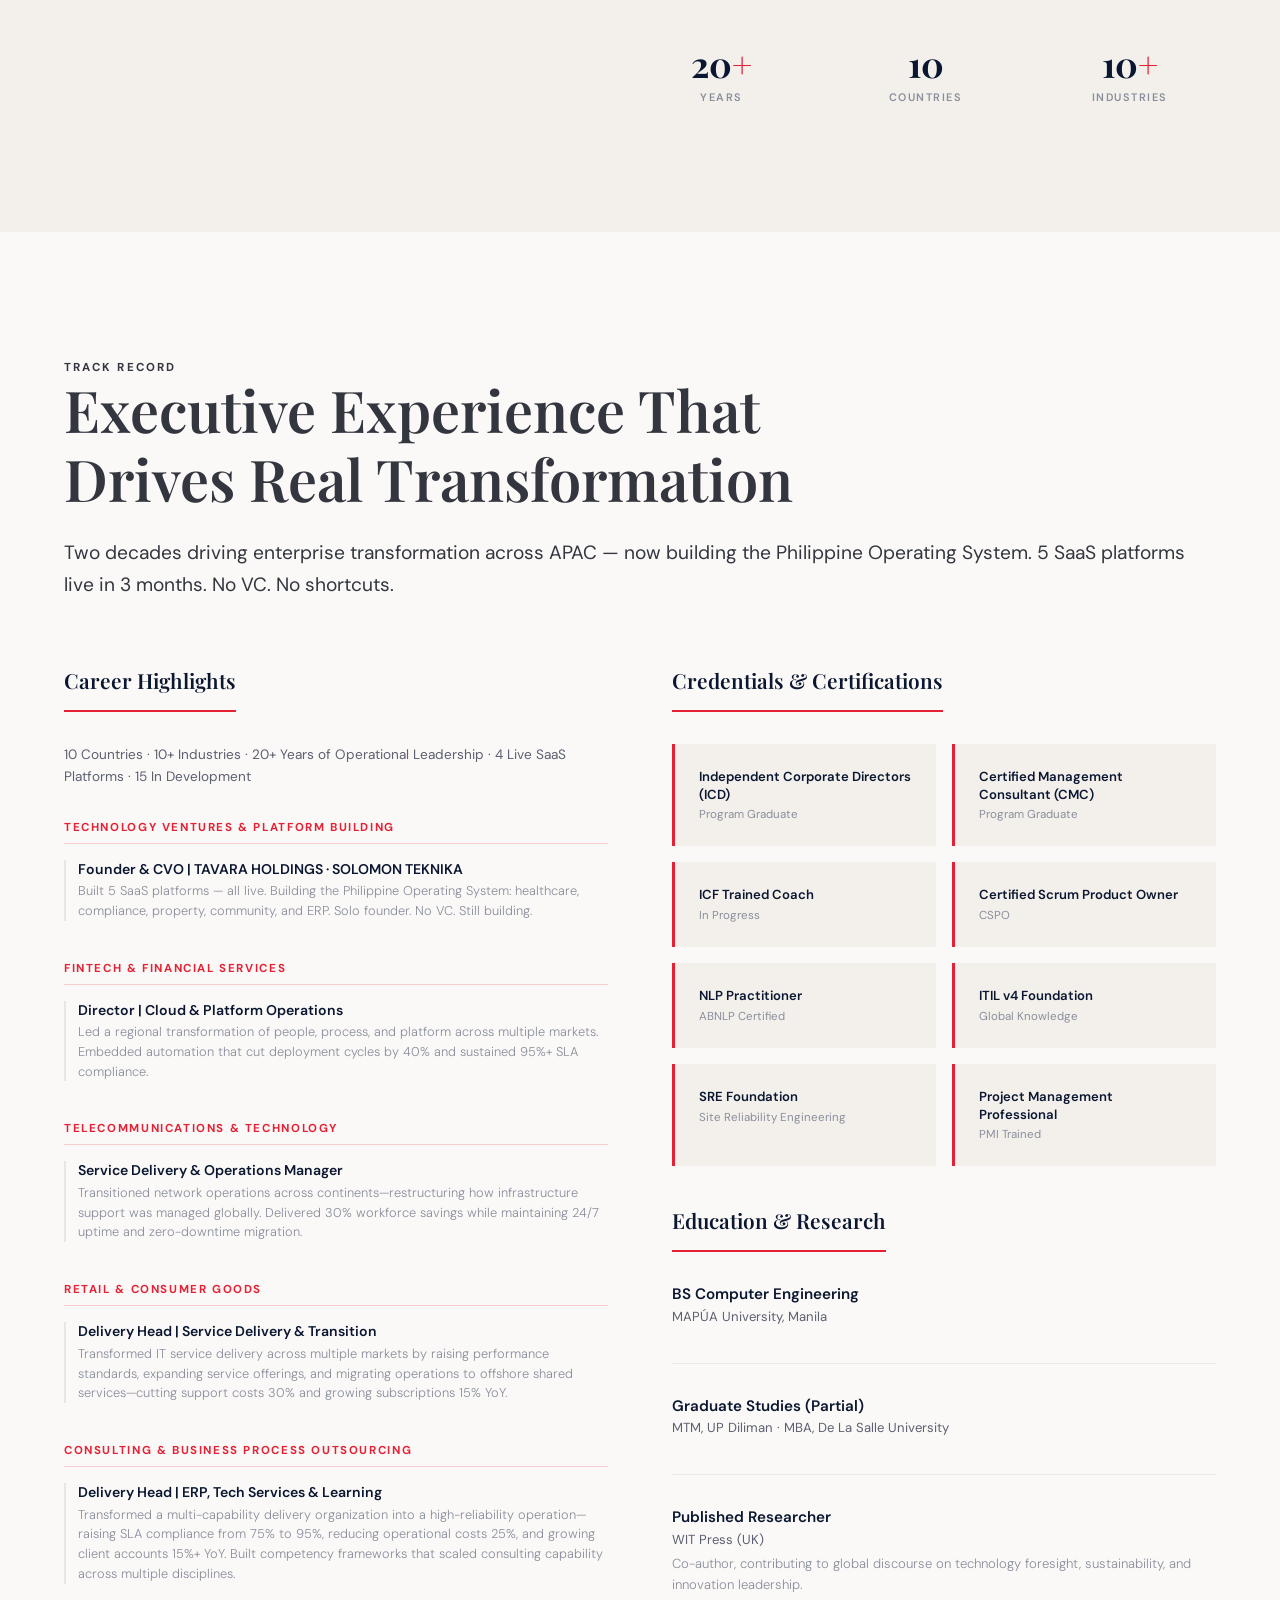
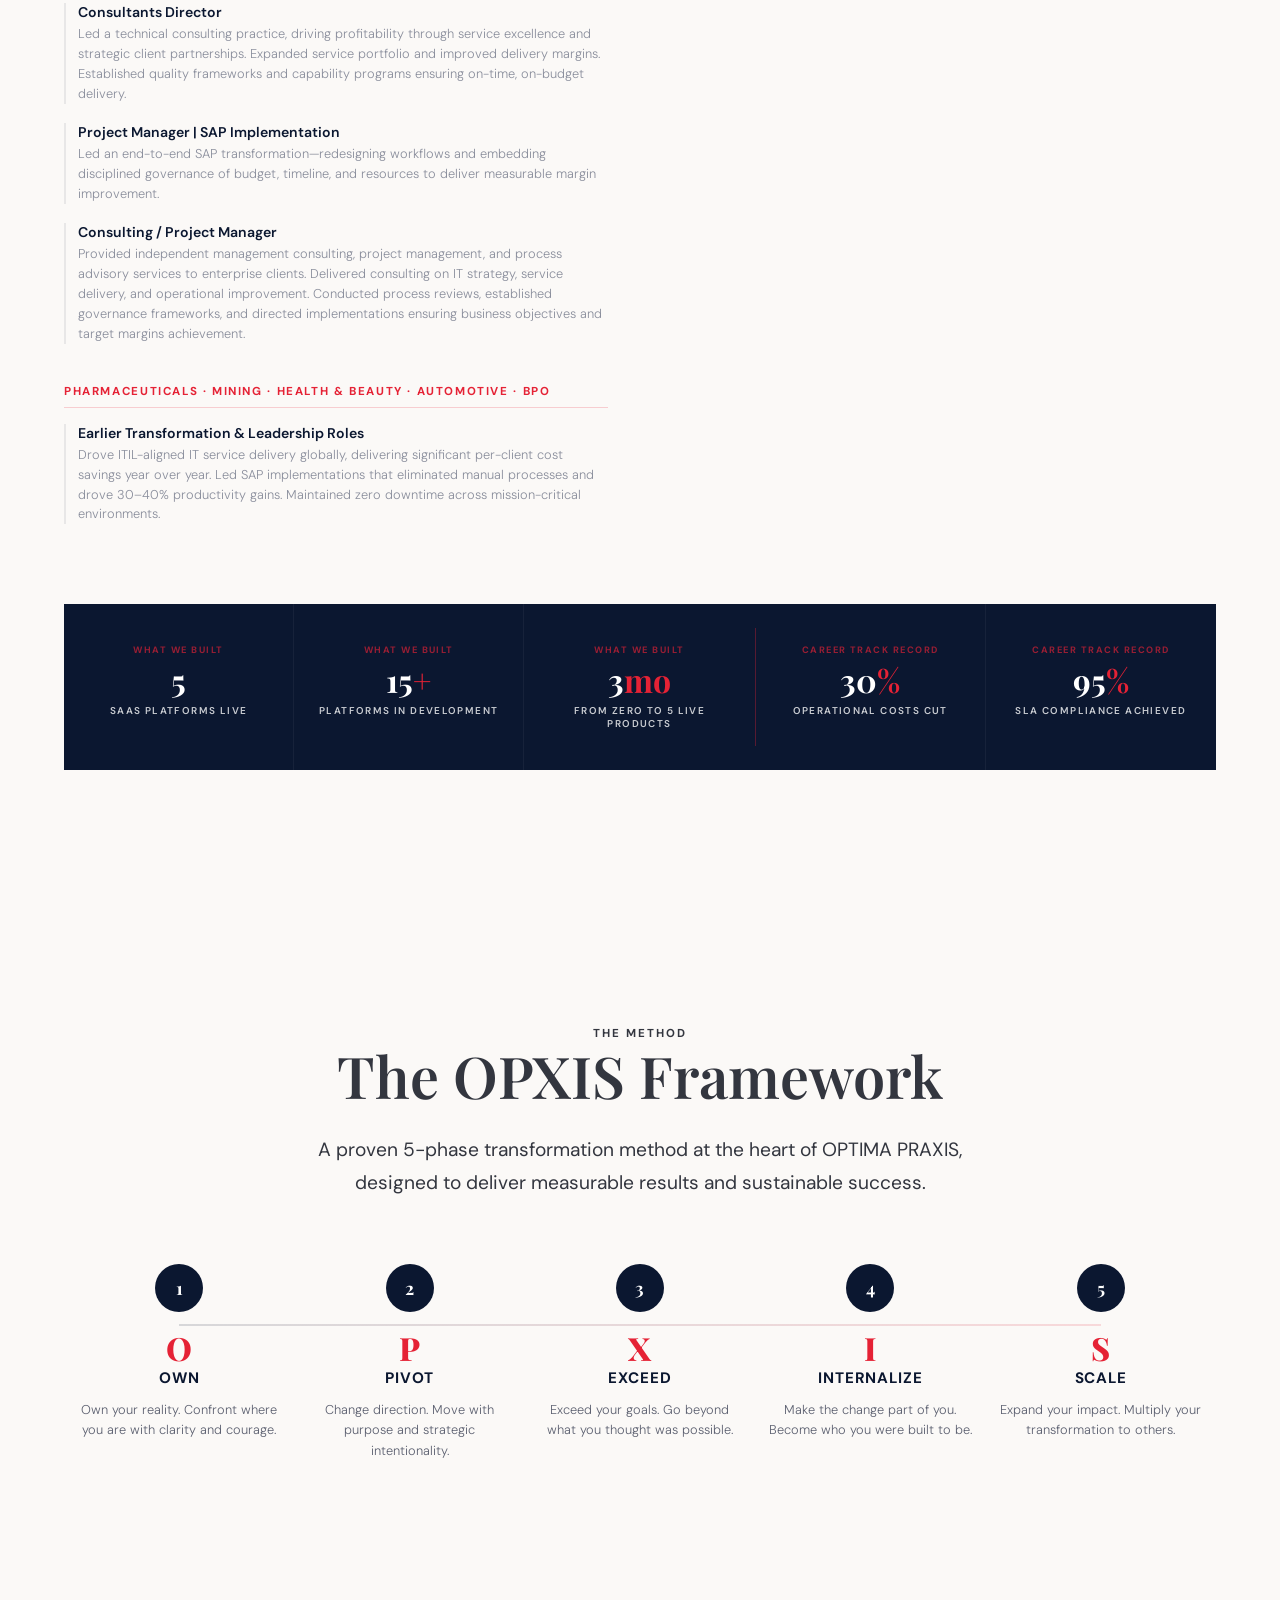
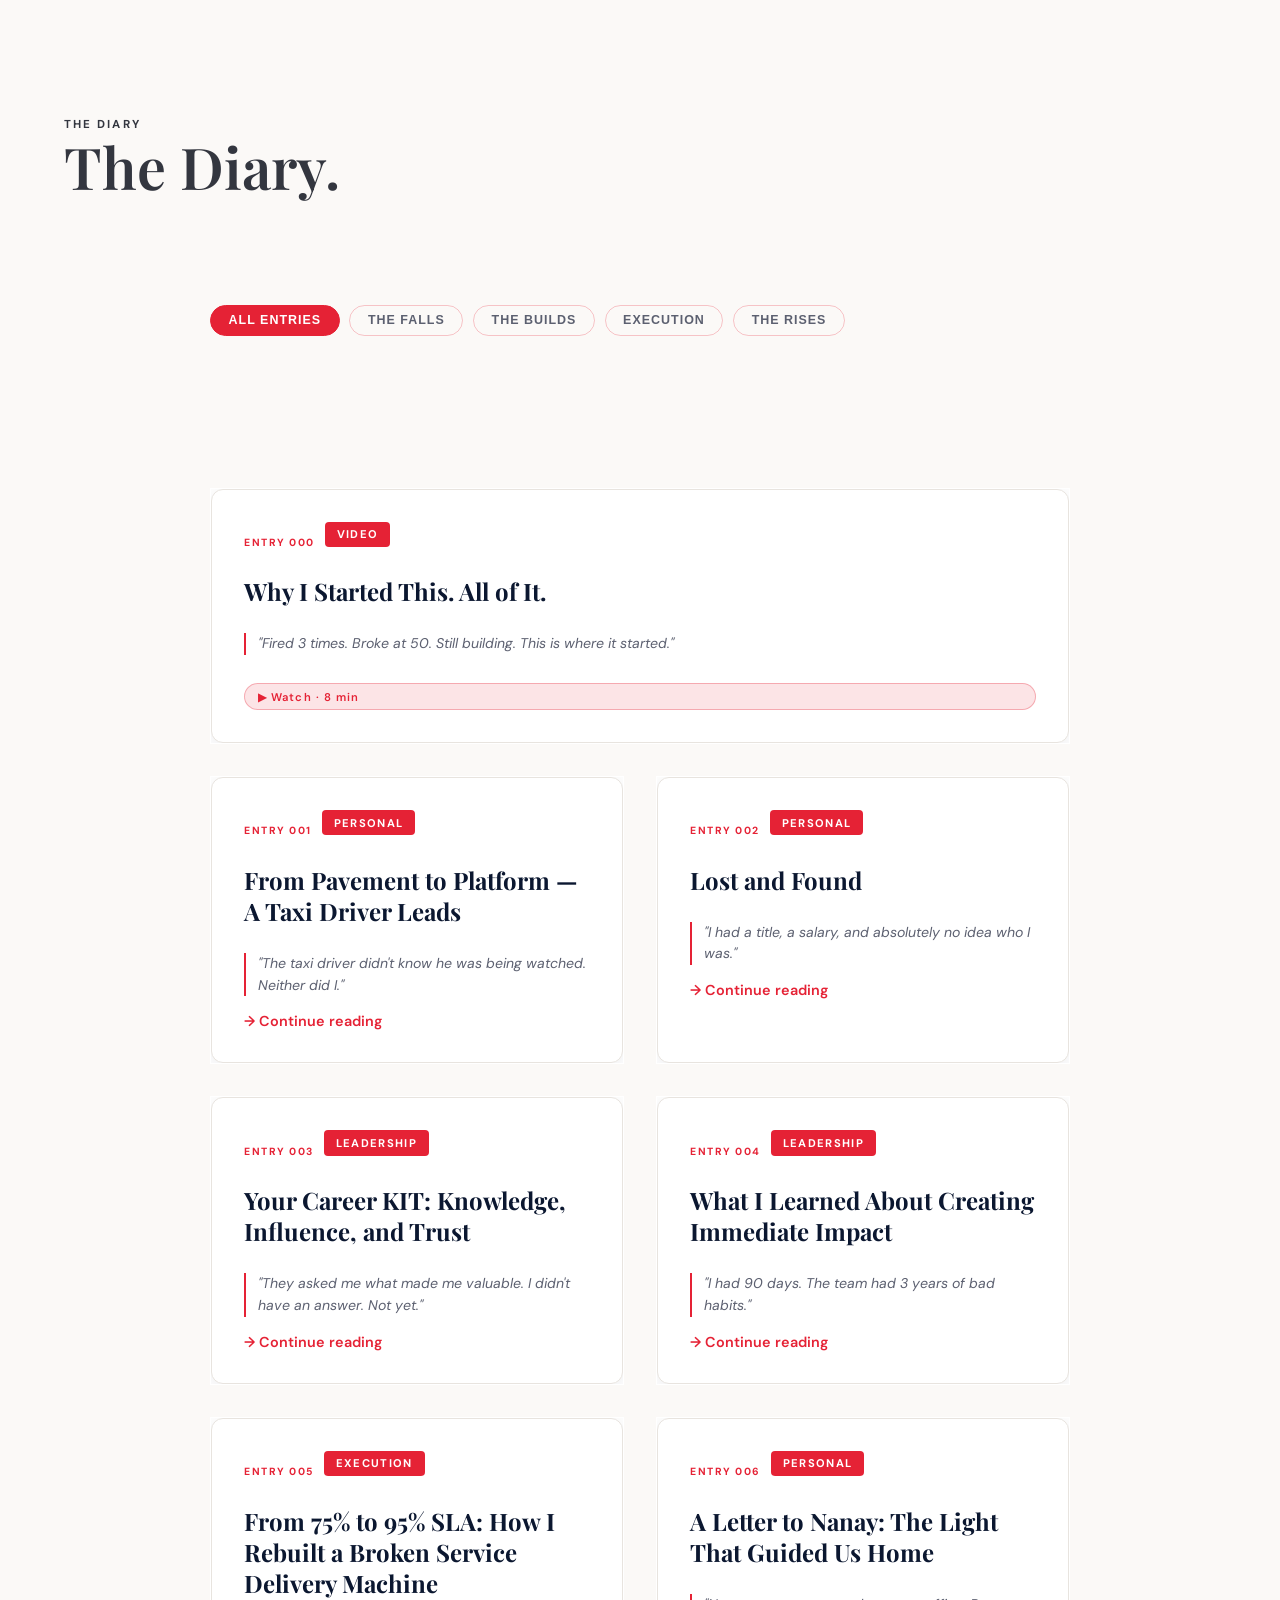
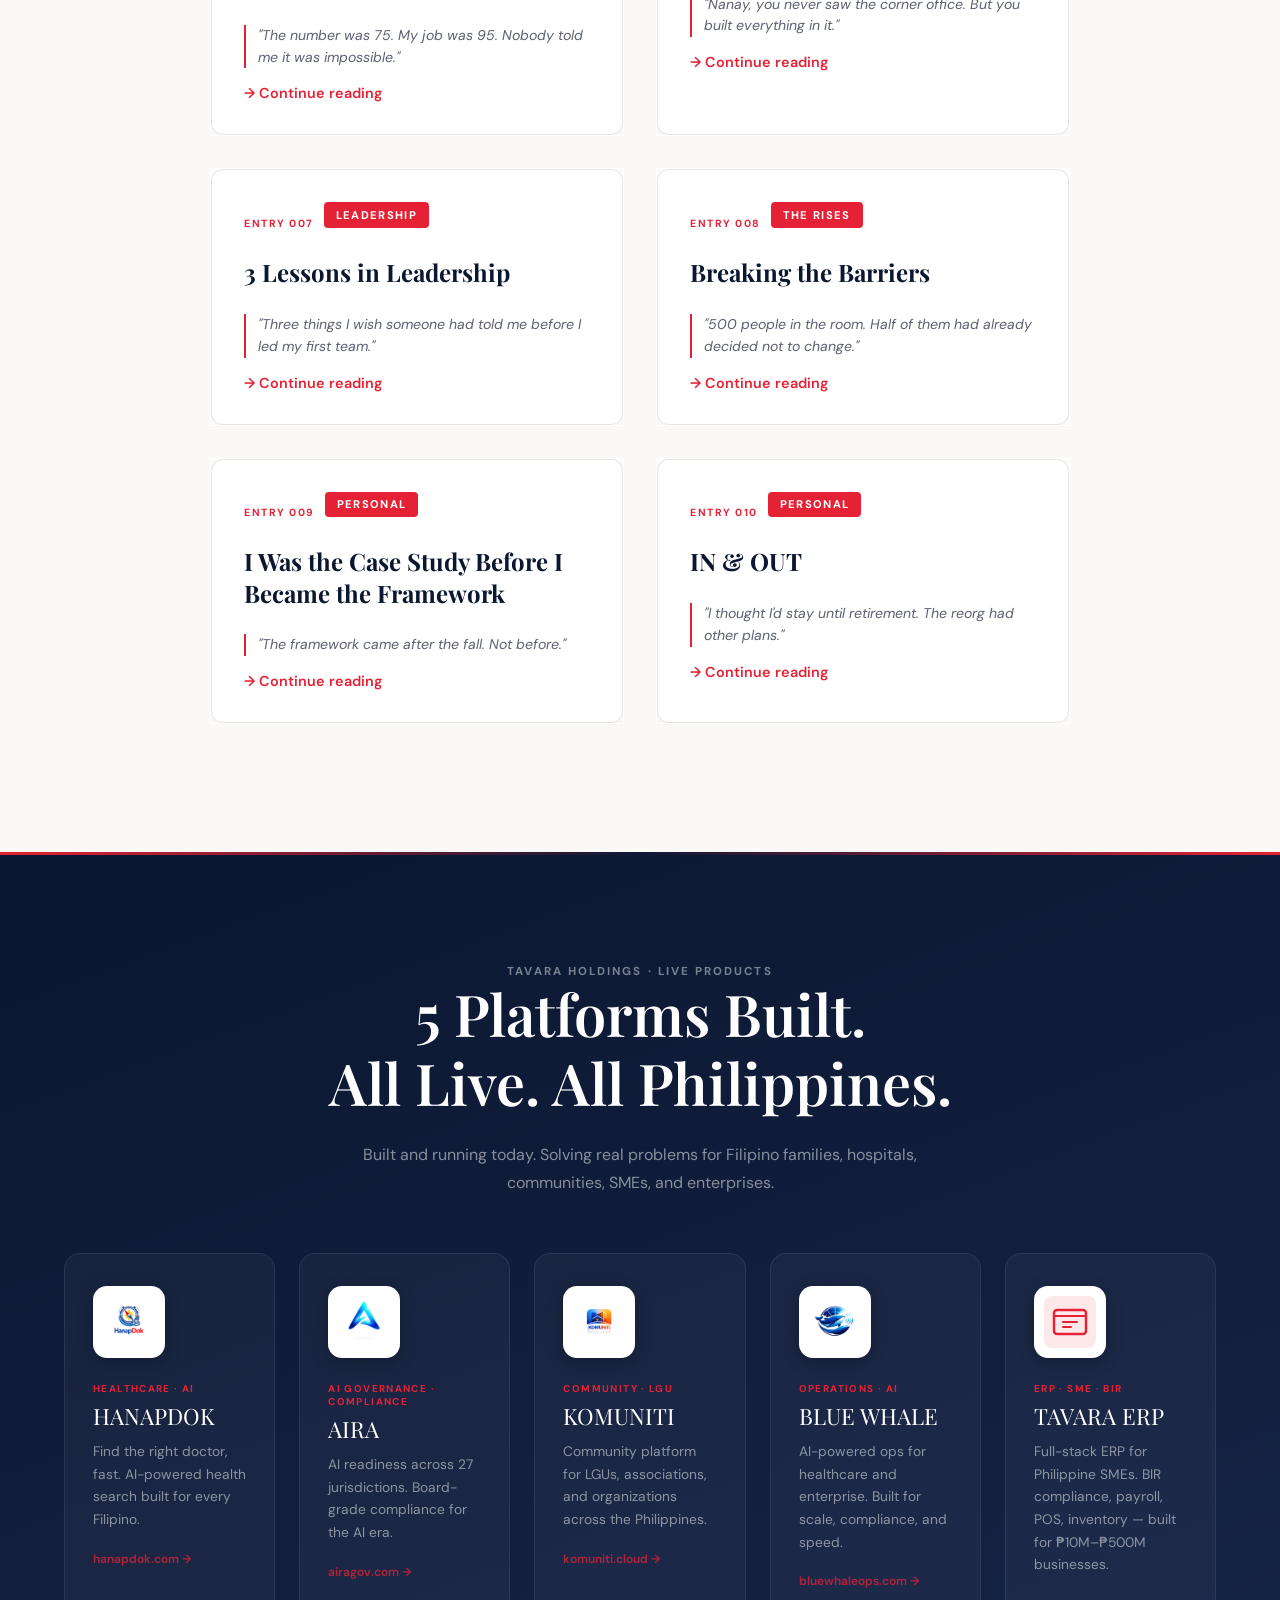
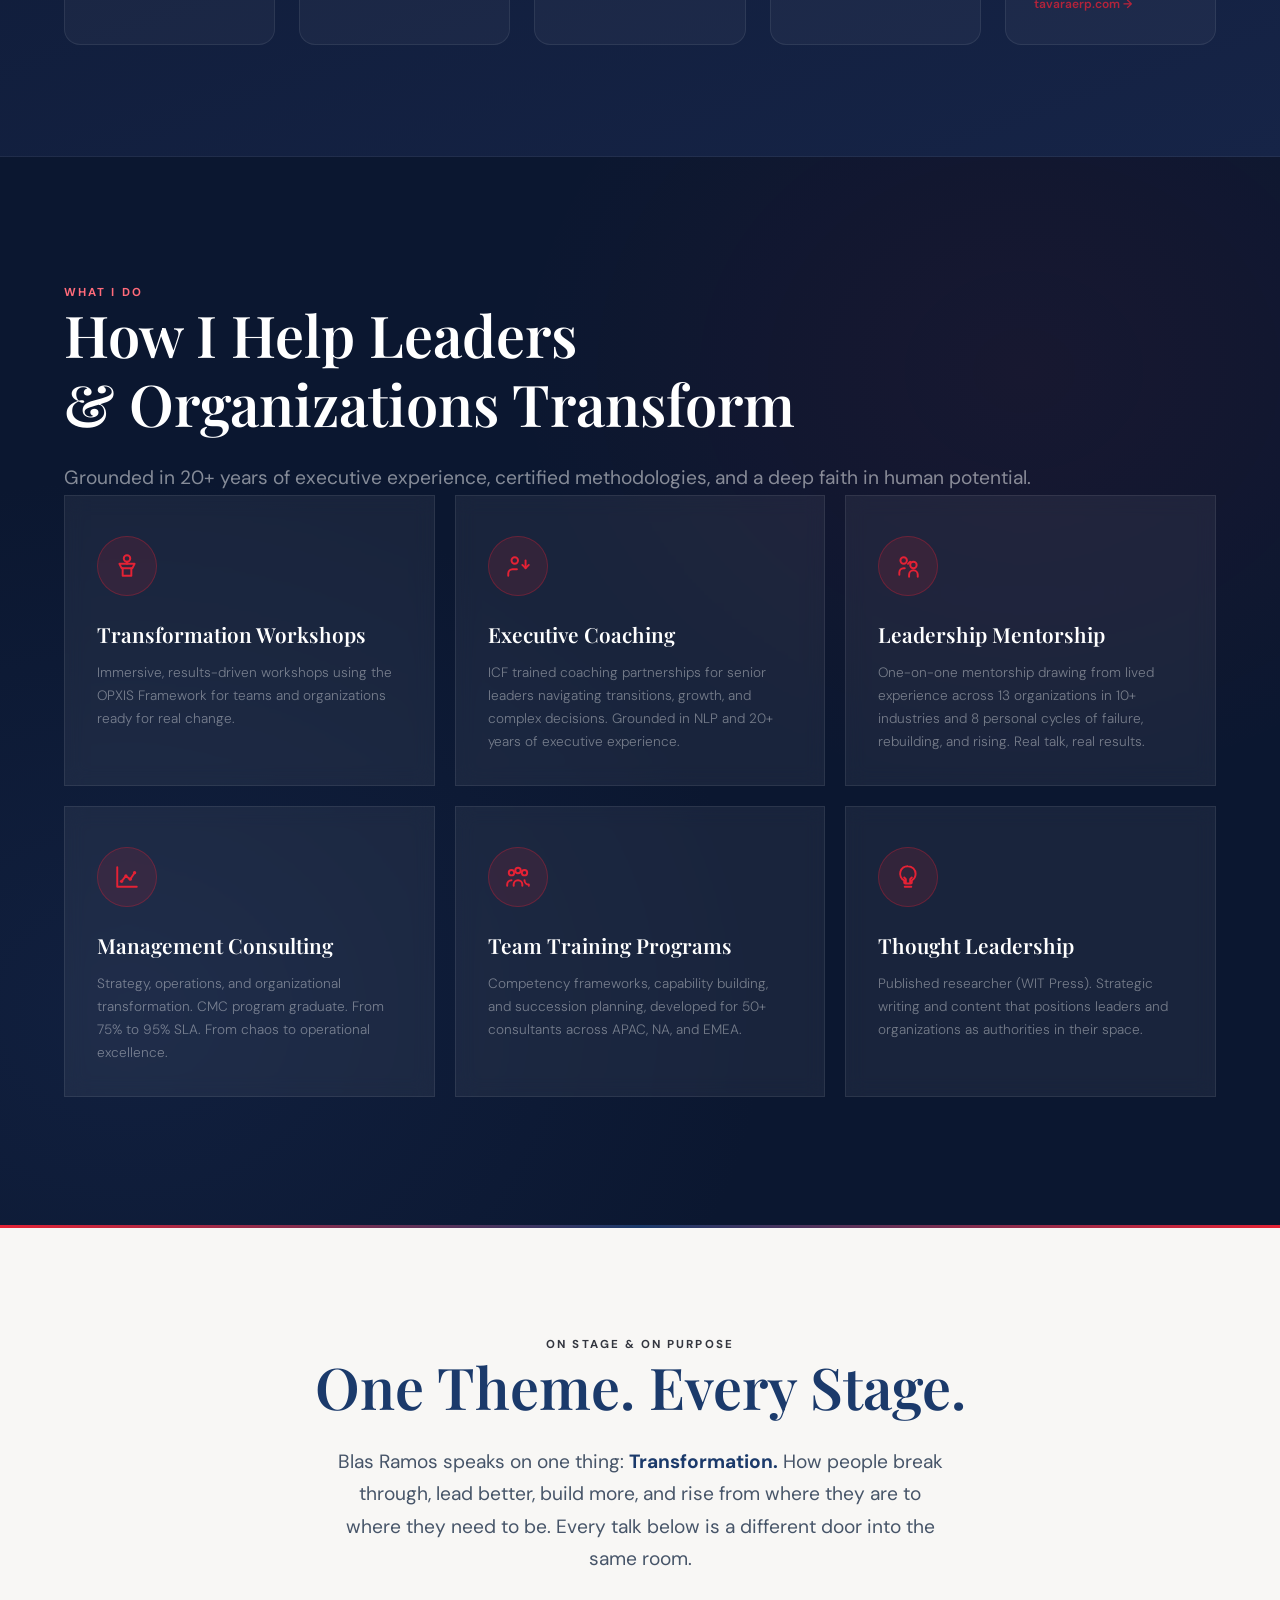
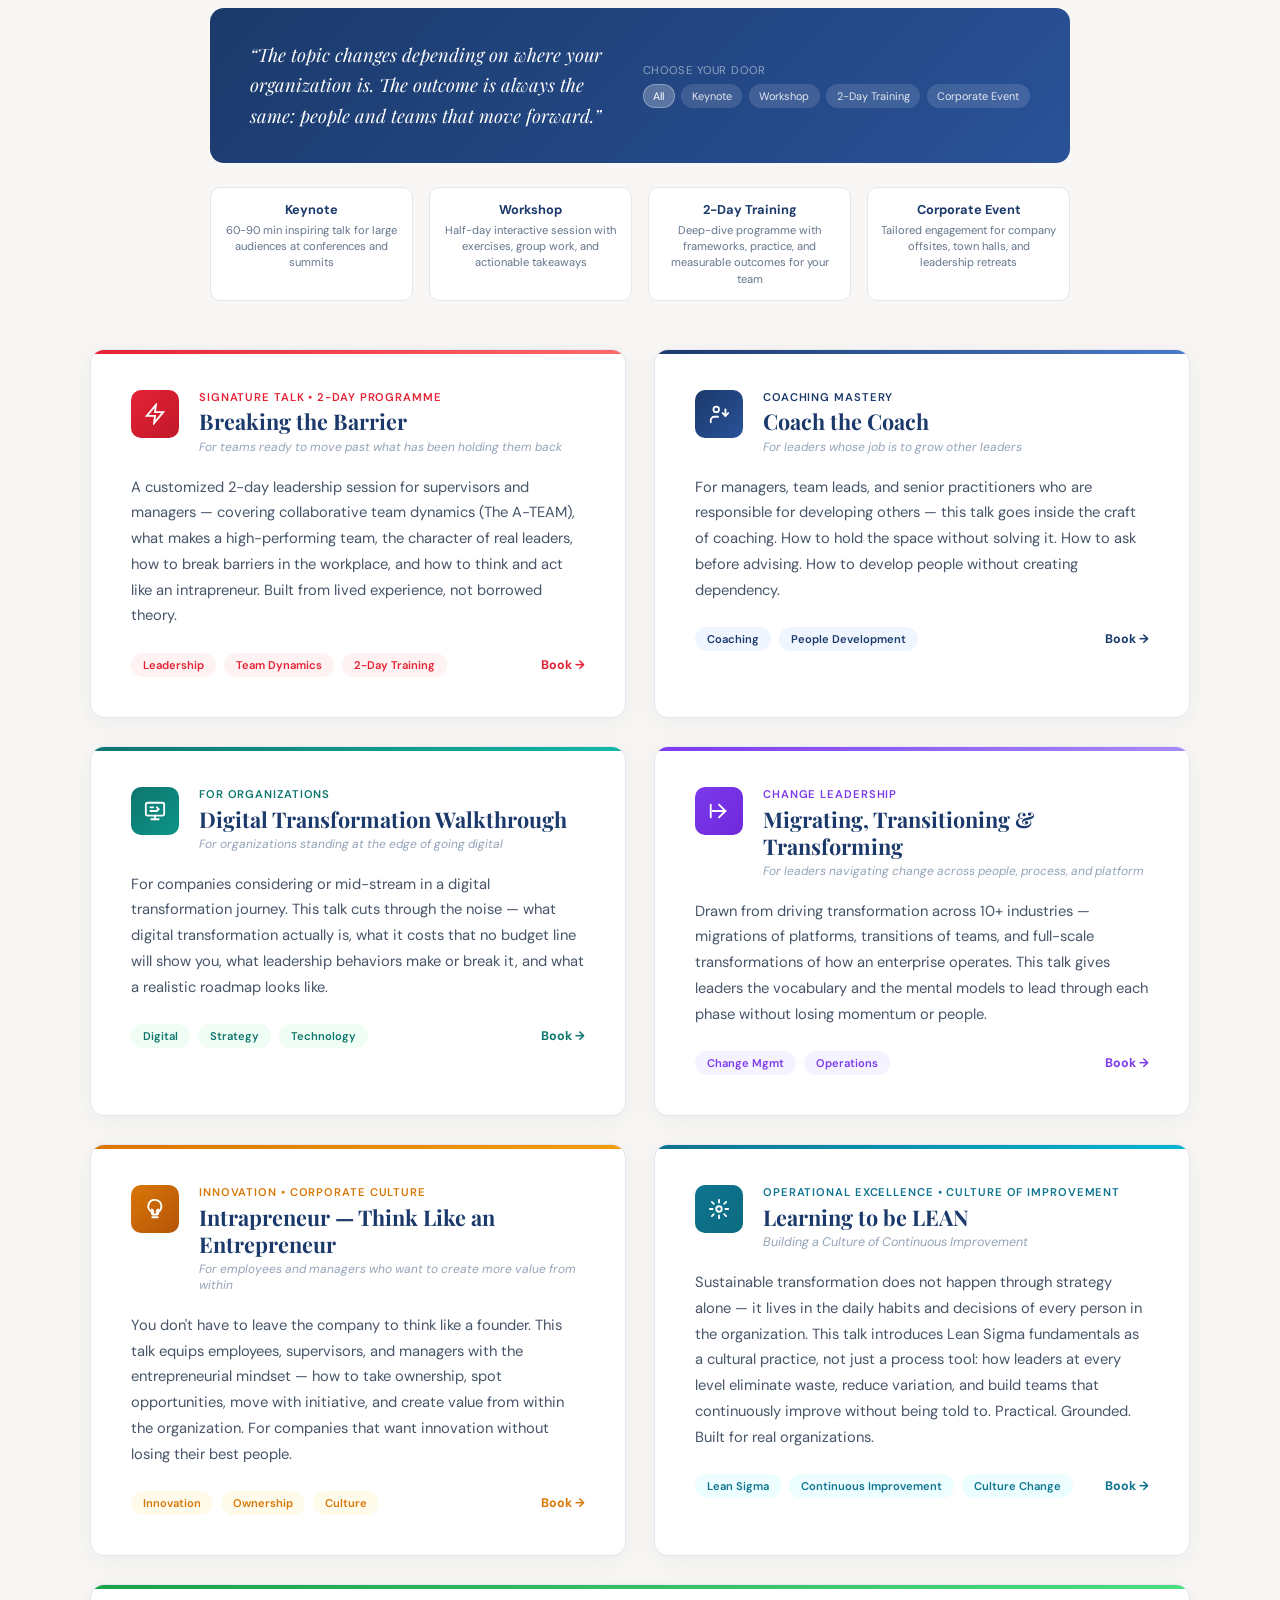
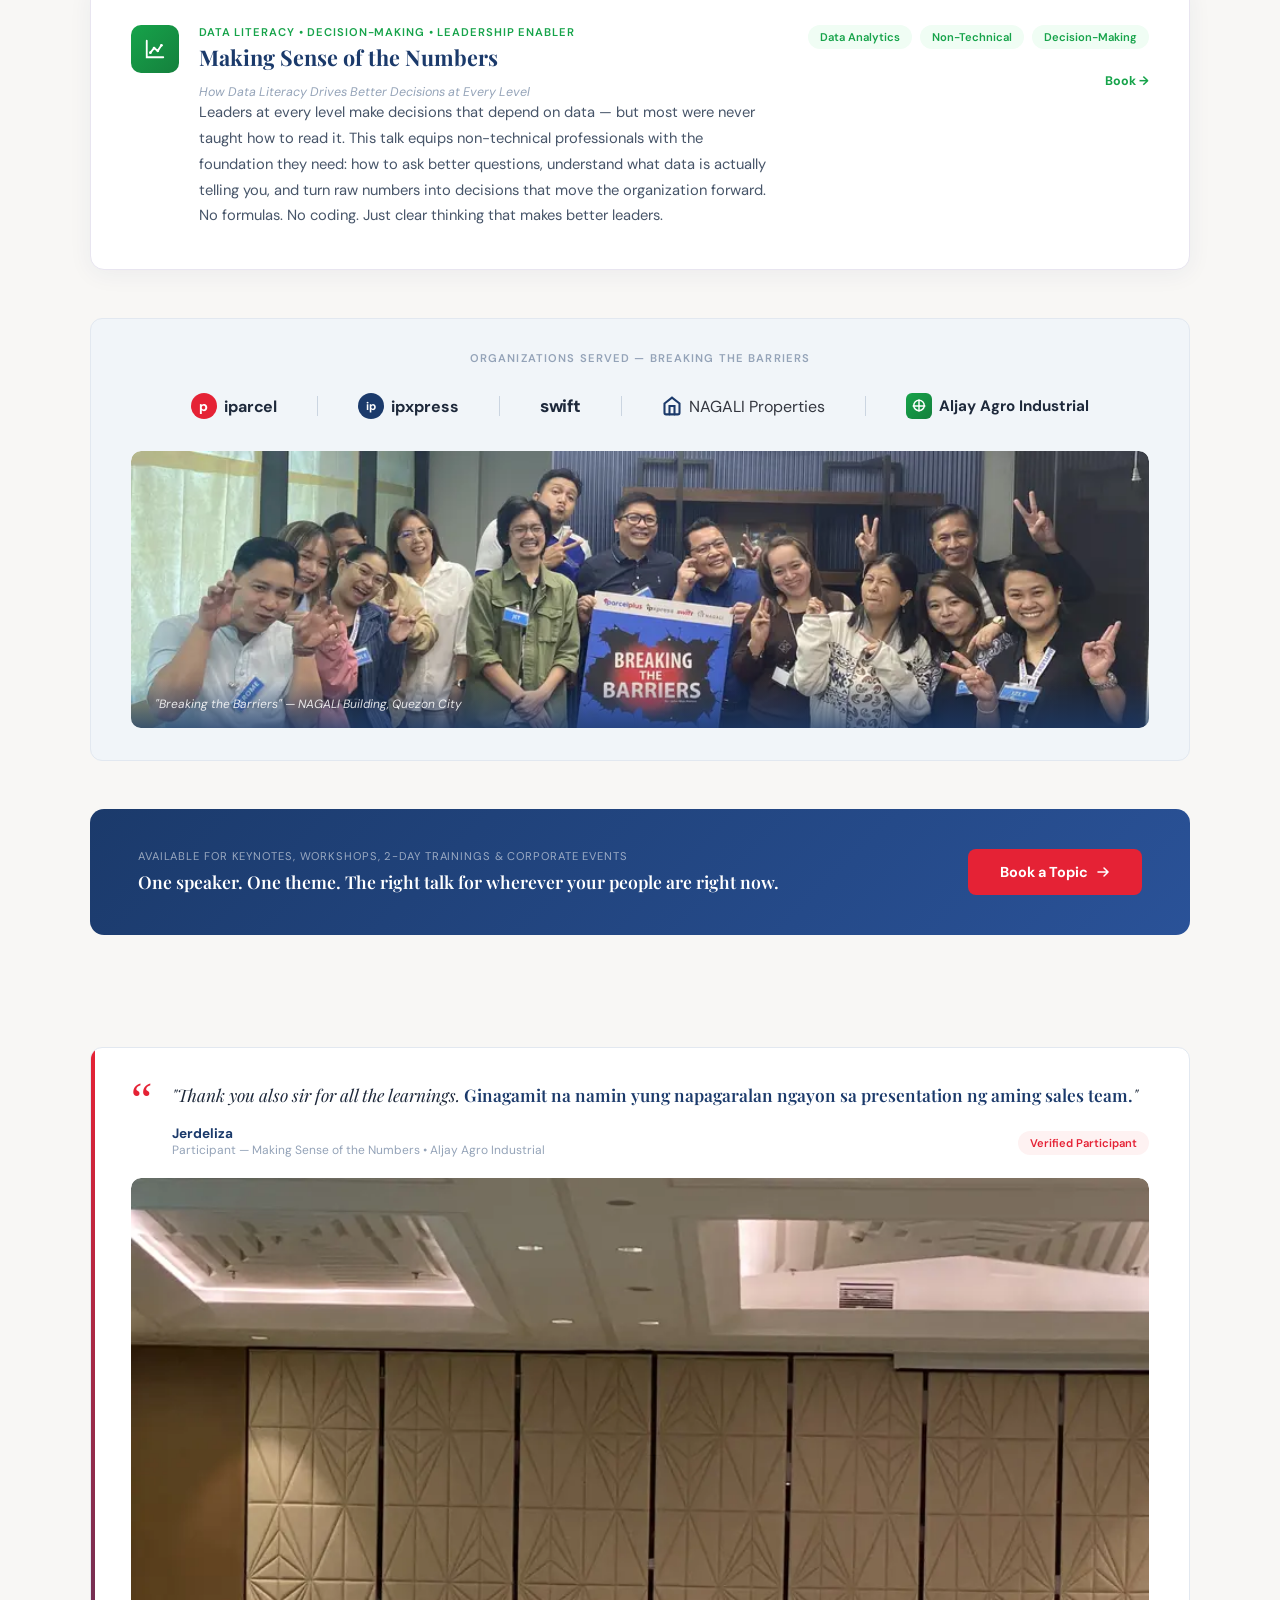
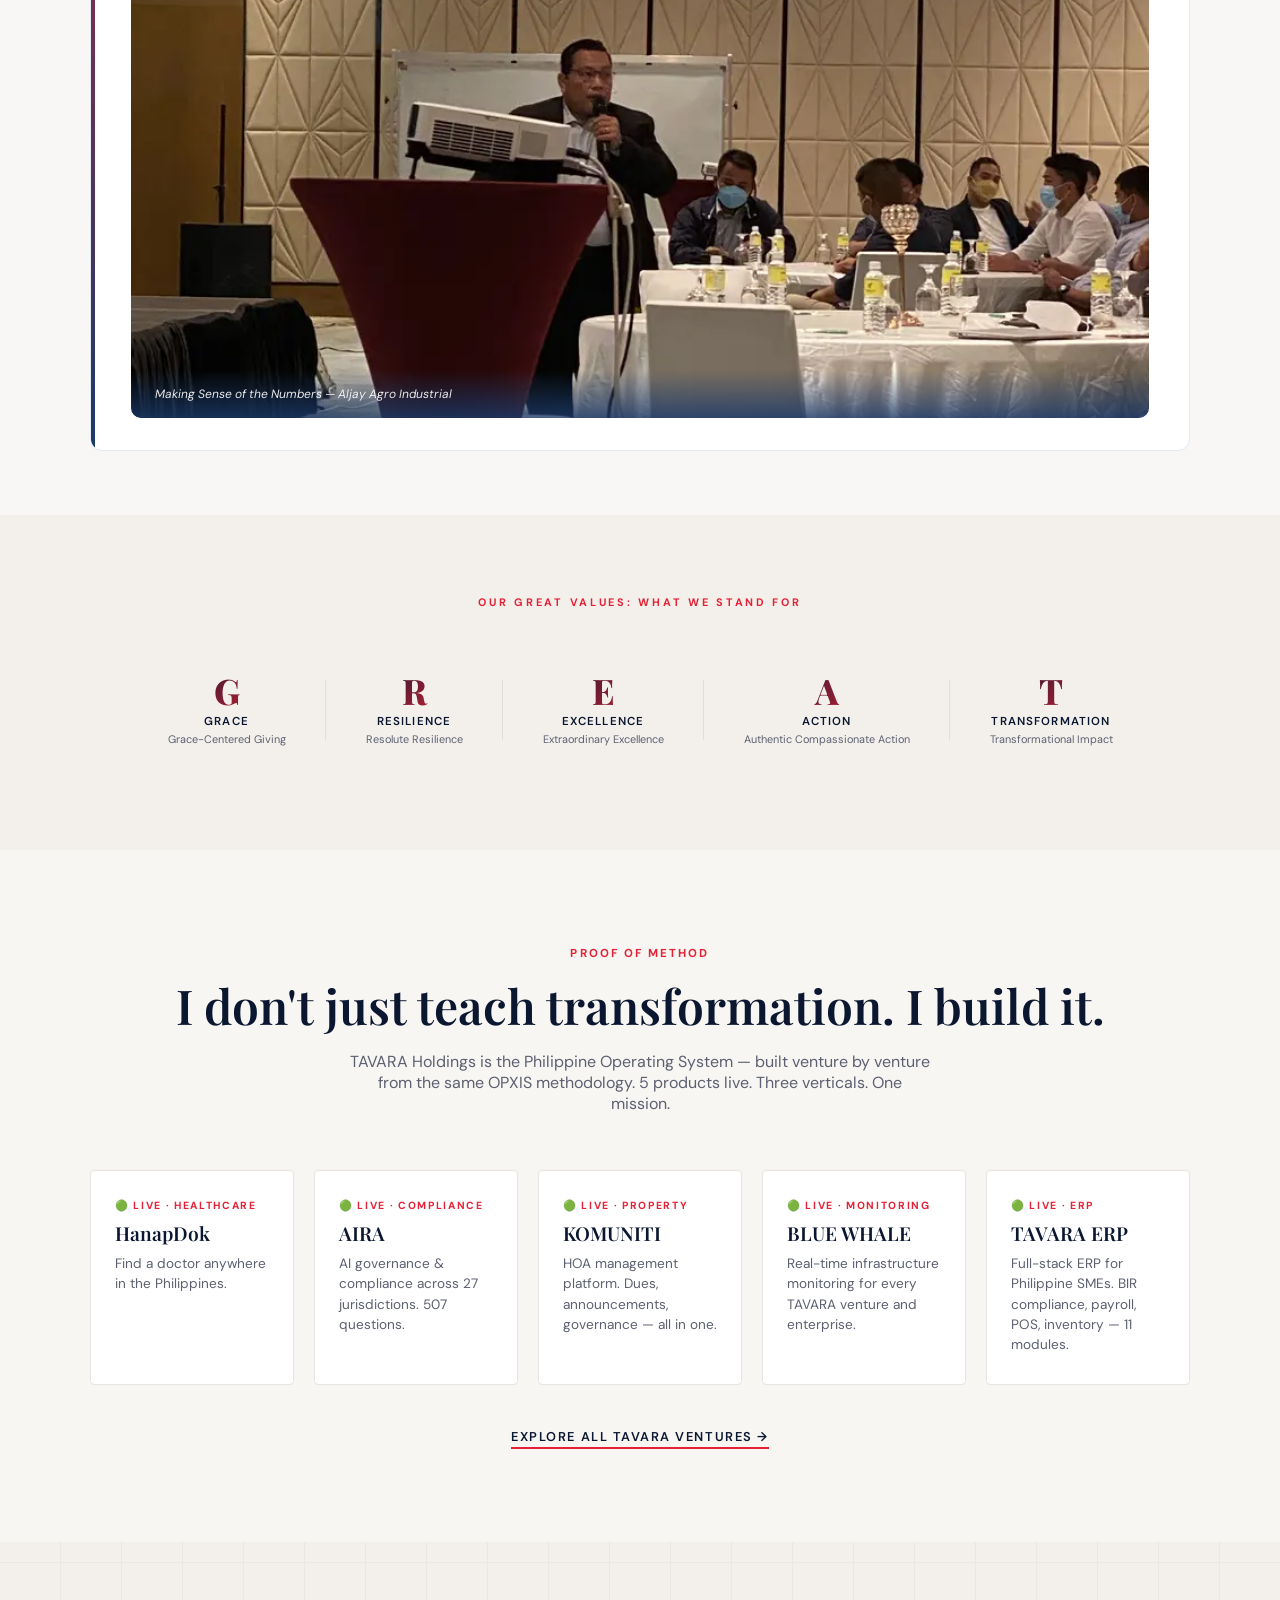
==== commit 03c7b0b3: "fix: remove unverified HanapDok provider count" ====
--- a/index.html
+++ b/index.html
@@ -3734,7 +3734,7 @@
       <a href="https://hanapdok.com" target="_blank" style="display:block; padding:1.75rem 1.5rem; background:#fff; border:1px solid #e8e4df; border-radius:4px; text-decoration:none; transition:box-shadow 0.2s, transform 0.2s;" onmouseover="this.style.boxShadow='0 8px 32px rgba(11,23,48,0.10)'; this.style.transform='translateY(-2px)'" onmouseout="this.style.boxShadow='none'; this.style.transform='none'" >
         <div style="font-size:0.65rem; font-weight:700; letter-spacing:0.16em; text-transform:uppercase; color:#E52235; margin-bottom:0.5rem;">🟢 LIVE · Healthcare</div>
         <div style="font-family:'Playfair Display',serif; font-size:1.2rem; font-weight:600; color:#0B1730; margin-bottom:0.5rem;">HanapDok</div>
-        <div style="font-size:0.85rem; color:#5C6070; line-height:1.5;">Find a doctor anywhere in the Philippines. 28K+ verified providers.</div>
+        <div style="font-size:0.85rem; color:#5C6070; line-height:1.5;">Find a doctor anywhere in the Philippines.</div>
       </a>
       <a href="https://airagov.com" target="_blank" style="display:block; padding:1.75rem 1.5rem; background:#fff; border:1px solid #e8e4df; border-radius:4px; text-decoration:none; transition:box-shadow 0.2s, transform 0.2s;" onmouseover="this.style.boxShadow='0 8px 32px rgba(11,23,48,0.10)'; this.style.transform='translateY(-2px)'" onmouseout="this.style.boxShadow='none'; this.style.transform='none'" >
         <div style="font-size:0.65rem; font-weight:700; letter-spacing:0.16em; text-transform:uppercase; color:#E52235; margin-bottom:0.5rem;">🟢 LIVE · Compliance</div>
